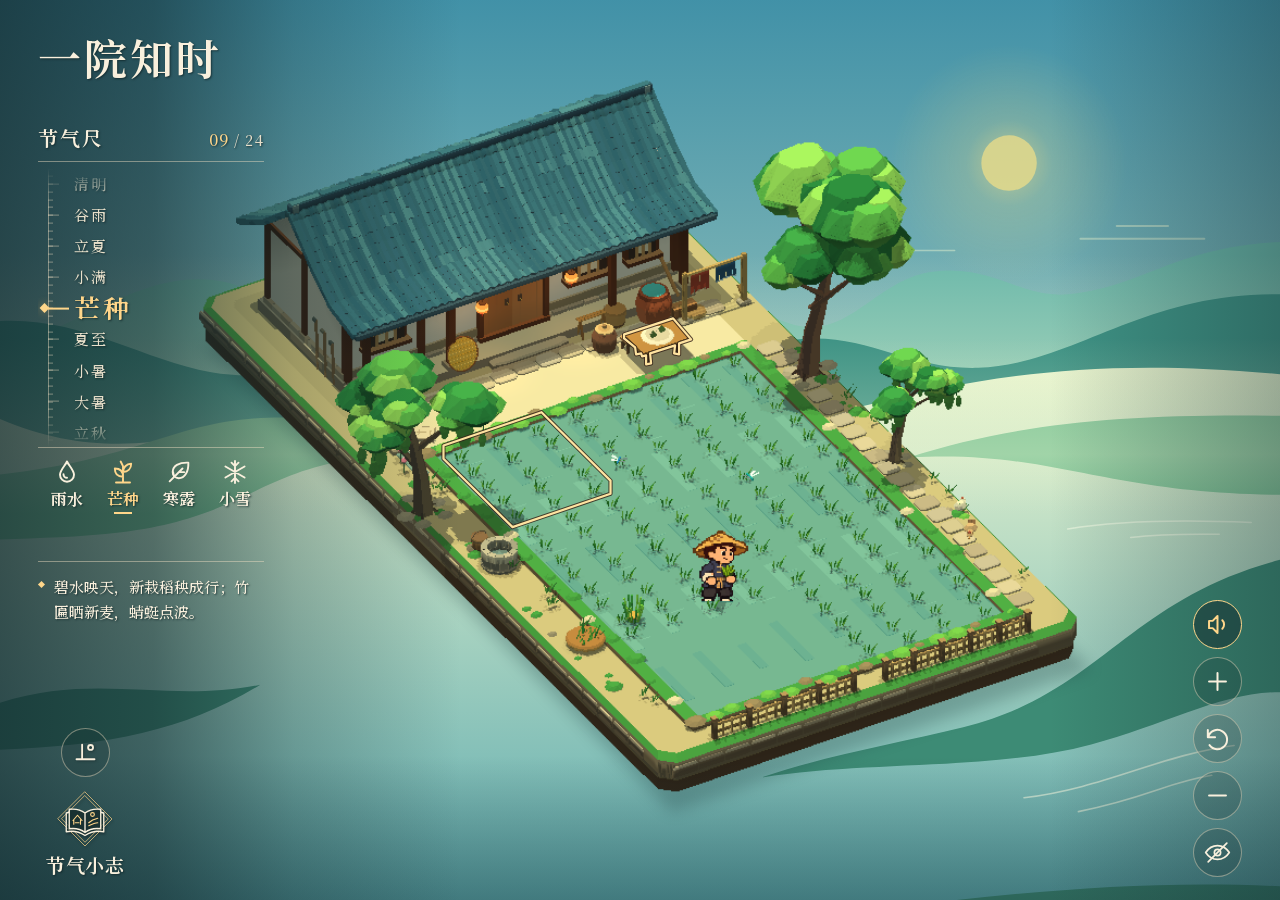
==== yard-preview.html @ 92c008c8 "v1.0: 电影感开场运镜、动态声景、立杆测影四时对比、收割动画与实时阴影及星盘转场完善" ====
<!doctype html>
<html lang="zh-CN">
<head>
  <meta charset="utf-8">
  <meta name="viewport" content="width=device-width, initial-scale=1">
  <meta name="theme-color" content="#192b2c">
  <meta name="description" content="沿二十四节气尺，于江汉农家小院观四时物候、传统色彩与圭表日影。">
  <title>一院知时</title>
  <style>
@font-face {
  font-family:"Yard Song Display";
  src:url("[data-uri]") format("woff");
  font-weight:500 700;
  font-display:swap;
}
@font-face {
  font-family:"Yard Song";
  src:url("[data-uri]") format("woff");
  font-weight:400 500;
  font-display:swap;
}
:root {
  color-scheme: light;
  --display:"Yard Song Display","Yard Song","Noto Serif SC","STSong","华文宋体","SimSun","宋体",serif;
  --body-font:"Yard Song","Noto Serif SC","STSong","华文宋体","SimSun","宋体",serif;
  --ink: #fff8eb;
  --paper: #f4f0e5;
  --accent: #ffe699;
  --sky-top:#3c8ea6;
  --sky-haze:#eaf5cf;
  --sun-disc:#ffe584;
  --ridge-far:#6cb8aa;
  --ridge-near:#3f9385;
  --river:#57a8ae;
  --bank-far:#79c293;
  --bank-near:#3d8b75;
  --water-line:#f2fae4;
  --scrim:#12292d;
  --plinth-shadow:#1c3d3f;
  --mist-opacity:.48;
  --hud-edge:clamp(24px,3vw,56px);
  --hud-top:clamp(24px,3.7vh,46px);
  --hud-bottom:clamp(18px,2.6vh,32px);
  --ruler-step:clamp(26px,3.45vh,38px);
  --hud-dock-width:clamp(94px,7.1vw,128px);
  --hud-rail-width:clamp(210px,17.6vw,280px);
  --hud-ink:#f9f0dd;
  --hud-muted:#e7dfca;
  --hud-gold:#ffd68a;
  --hud-line:#f2e0c473;
  --hud-shadow:1px 1px 2px #0f2226b8;
  --ui-shadow:1px 1px 1px rgb(21 40 35 / 14%);
}
* { box-sizing: border-box; }
[hidden] { display: none !important; }
body[data-season="rain"] {
  --accent:#daf09e;
  --mist-opacity:.60;
  --sky-top:#479396; --sky-haze:#e4f3d6; --sun-disc:#ffeab5; --ridge-far:#7cc3b3;
  --ridge-near:#4da08a; --river:#68b8b3; --bank-far:#88ca95; --bank-near:#489477;
  --scrim:#11292a; --plinth-shadow:#1d403d;
}
body[data-season="dew"] {
  --accent:#ffd49c;
  --mist-opacity:.38;
  --sky-top:#4c6e96; --sky-haze:#f3dfc1; --sun-disc:#ffb56b; --ridge-far:#869cb5;
  --ridge-near:#58728c; --river:#6c8ca3; --bank-far:#bea57f; --bank-near:#687f8d;
  --water-line:#fae9d0; --scrim:#1c2130; --plinth-shadow:#2c2f42;
}
body[data-season="winter"] {
  --accent:#d9ecfa;
  --mist-opacity:.70;
  --sky-top:#4b6a8f; --sky-haze:#e4eff7; --sun-disc:#ffe3b5; --ridge-far:#8aa6bf;
  --ridge-near:#5a7896; --river:#6e8ea8; --bank-far:#c0d4e2; --bank-near:#5f7f9b;
  --water-line:#f0f7fc; --scrim:#132133; --plinth-shadow:#1f334a;
}
body { margin:0; min-width:300px; background:var(--paper); color:var(--ink); font:500 16px/1.5 var(--body-font); font-synthesis:none; }
button { color:inherit; font:inherit; cursor:pointer; -webkit-tap-highlight-color:transparent; }
button:focus-visible, canvas:focus-visible { outline:2px solid currentColor; outline-offset:-2px; }

.exhibit { position:relative; min-height:100svh; }
.exhibit::before {
  content:""; position:absolute; z-index:2; inset:0; pointer-events:none;
  background:
    linear-gradient(90deg,color-mix(in srgb,var(--scrim) 78%,transparent) 0%,color-mix(in srgb,var(--scrim) 62%,transparent) 12%,color-mix(in srgb,var(--scrim) 26%,transparent) 23%,transparent 36%,transparent 82%,color-mix(in srgb,var(--scrim) 36%,transparent) 100%),
    linear-gradient(0deg,color-mix(in srgb,var(--scrim) 38%,transparent) 0%,transparent 16%);
  transition:opacity 820ms cubic-bezier(.22,.68,.24,1);
}
.exhibit.hud-hidden::before { content:none; }
.exhibit.hud-hidden :is(.side-panel,.hud-dock,.audio-popover,.renderer-message,.season-interlude) { display:none; }
.exhibit.hud-hidden .view-controls > :not(#hud-toggle) { display:none; }
.exhibit.hud-hidden :is(#yard-hotspots,#food-hotspots,#crop-hotspots,#sickle-hotspots,#fire-hotspots,#gnomon-target,#food-target,#crop-target,#sickle-target,#fire-target,#harvest-bar,.gnomon-inspect,.food-inspect) { display:none; }
.exhibit :is(.side-panel,.hud-dock,.stage-tools,#yard-hotspots,#food-hotspots,#crop-hotspots,#sickle-hotspots,#fire-hotspots) {
  transition:opacity 780ms cubic-bezier(.22,.68,.24,1);
}
.exhibit.intro-active :is(.side-panel,.hud-dock,.stage-tools,#yard-hotspots,#food-hotspots,#crop-hotspots,#sickle-hotspots,#fire-hotspots) { opacity:0; pointer-events:none; }
.exhibit.intro-active::before { opacity:0; }
.hud-dock {
  position:fixed; z-index:3; left:var(--hud-edge); bottom:var(--hud-bottom);
  width:auto; min-width:var(--hud-dock-width); display:grid; justify-items:center; gap:clamp(10px,1.35vh,16px);
  color:var(--hud-ink); text-shadow:var(--hud-shadow);
}
.hud-dock button, .stage-tools button, .guide-close { padding:0; border:0; background:transparent; }
.hud-dock button:hover, .stage-tools button:hover, .guide-close:hover { color:var(--hud-gold); }
.gnomon-dock-toggle {
  display:grid; place-items:center;
  width:clamp(49px,3.6vw,64px); height:clamp(49px,3.6vw,64px);
  border:1px solid var(--hud-line) !important; border-radius:50%; background:#142b2b36 !important;
  transition:color .2s ease,border-color .2s ease,background-color .2s ease;
}
.gnomon-dock-toggle svg {
  width:clamp(27px,1.95vw,35px); height:auto; fill:none; stroke:currentColor; stroke-width:1.65;
  stroke-linecap:round; stroke-linejoin:round; filter:drop-shadow(1px 1px 1px #13252793);
}
.gnomon-dock-toggle[aria-pressed="true"] {
  color:var(--hud-gold); border-color:var(--hud-gold) !important; background:#172f3188 !important;
}
.hud-toggle[aria-pressed="true"] .hud-eye-slash { display:none; }
.exhibit.hud-hidden .hud-toggle {
  color:var(--hud-ink); border-color:#f2e0c4b3; background:#142b2b78;
}
.side-panel {
  position:absolute; z-index:3; top:var(--hud-top); bottom:var(--hud-bottom); left:var(--hud-edge);
  width:var(--hud-rail-width); display:grid; grid-template-rows:auto auto 1fr;
  align-items:start; row-gap:clamp(22px,5vh,50px);
  pointer-events:none; color:var(--hud-ink); text-shadow:var(--hud-shadow);
}
.mast h1 { margin:0; font:500 clamp(40px,3.35vw,65px)/1.12 var(--display); letter-spacing:.07em; white-space:nowrap; }
.calendar { width:100%; }
.ruler-heading {
  display:flex; align-items:baseline; justify-content:space-between; gap:8px;
  border-bottom:1px solid var(--hud-line); padding-bottom:9px; margin-bottom:6px;
}
.ruler-heading h2 { margin:0; font:500 clamp(20px,1.3vw,25px)/1.2 var(--display); letter-spacing:.09em; }
.ruler-count { color:var(--hud-muted); font-size:clamp(14px,1vw,19px); font-variant-numeric:lining-nums tabular-nums; letter-spacing:.08em; }
#term-number { color:var(--hud-gold); font-size:1.12em; }
.ruler-window {
  position:relative; width:100%; height:calc(9 * var(--ruler-step)); overflow:clip;
  pointer-events:auto; touch-action:pan-x pinch-zoom; user-select:none;
  mask-image:linear-gradient(transparent,#000 13%,#000 87%,transparent);
}
.terms {
  position:absolute; width:100%; top:calc(50% - var(--ruler-step) / 2);
  display:grid; grid-auto-rows:var(--ruler-step);
  transform:translateY(calc(var(--ruler-index) * var(--ruler-step) * -1));
  transition:transform 250ms cubic-bezier(.25,.73,.28,1);
}
.terms::before {
  content:""; position:absolute; top:calc(var(--ruler-step) / 2); bottom:calc(var(--ruler-step) / 2);
  left:10px; width:4px; border-left:1px solid var(--hud-line);
  background:repeating-linear-gradient(to bottom,var(--hud-line) 0 1px,transparent 1px calc(var(--ruler-step) / 4));
}
.calendar-mark {
  position:relative; display:flex; align-items:center; padding-left:36px;
  color:var(--hud-muted); font:500 clamp(15px,1.05vw,19px)/1 var(--body-font); letter-spacing:.12em;
}
.calendar-mark::before, .term::before {
  content:""; position:absolute; left:10px; top:50%; width:11px; border-top:1px solid var(--hud-line);
}
.term {
  position:relative; display:flex; align-items:center; gap:9px; padding:0 0 0 36px;
  border:0; background:transparent; text-align:left; text-shadow:inherit; pointer-events:auto;
}
.term::before { width:17px; border-color:currentColor; }
.term-name { font:500 clamp(18px,1.15vw,22px)/1 var(--display); letter-spacing:.09em; }
.term small { display:none; }
.term[aria-current="true"], .term:hover { color:var(--hud-gold); }
.term[aria-current="true"] .term-name { font-size:clamp(25px,2vw,38px); }
.term[aria-current="true"]::before { width:21px; border-top-width:2px; }
.ruler-cursor {
  position:absolute; z-index:1; left:3px; top:50%; width:7px; height:7px;
  transform:translateY(-50%) rotate(45deg); pointer-events:none;
  background:var(--hud-gold); box-shadow:0 0 9px #ffbf6766;
}
.yard-links { display:grid; grid-template-columns:repeat(4,1fr); border-top:1px solid var(--hud-line); padding-top:5px; }
.yard-links button {
  position:relative; display:grid; place-items:center; align-content:center; gap:5px;
  min-width:0; min-height:clamp(61px,4.1vw,78px); padding:5px 2px 9px; border:0; background:transparent;
  font:500 clamp(16px,1.05vw,20px)/1 var(--display); white-space:nowrap; text-shadow:inherit; pointer-events:auto;
}
.yard-links button:is([aria-current="true"],:hover) { color:var(--hud-gold); }
.yard-links button[aria-current="true"]::after {
  content:""; position:absolute; bottom:2px; width:18px; border-bottom:2px solid currentColor;
}
.yard-links svg, .stage-tools svg, .guide-close svg, .guide-toggle svg {
  fill:none; stroke:currentColor; stroke-width:1.65; stroke-linecap:round; stroke-linejoin:round;
}
.yard-links svg { width:clamp(28px,1.9vw,36px); height:auto; }
.season-note {
  position:relative; max-width:100%;
  border-top:1px solid var(--hud-line); padding:13px 0 0 16px;
}
.season-note::before {
  content:""; position:absolute; top:20px; left:1px; width:5px; height:5px;
  transform:rotate(45deg); background:var(--hud-gold);
}
.season-note p { margin:0; font-size:clamp(15px,1.05vw,18px); line-height:1.65; text-wrap:pretty; }
.stage-tools {
  position:fixed; z-index:3; right:var(--hud-edge); bottom:var(--hud-bottom);
  color:var(--hud-ink); text-shadow:var(--hud-shadow);
}
.guide-toggle {
  display:grid; justify-items:center; align-items:center; gap:5px; width:auto; padding-bottom:3px; text-align:center;
  font:500 clamp(19px,1.27vw,25px)/1.2 var(--display); letter-spacing:.04em; white-space:nowrap; text-shadow:inherit;
}
.guide-toggle svg {
  display:block; width:clamp(60px,4.6vw,88px); height:auto; filter:drop-shadow(1px 2px 1px #13232693);
}
.journal-frame { stroke:var(--hud-gold); stroke-opacity:.84; stroke-width:1.1; }
.journal-book { fill:#172d2caa; stroke-width:1.8; }
.journal-ink { stroke:var(--hud-gold); stroke-width:1.5; }
.view-controls { display:grid; justify-items:center; gap:8px; }
.view-controls button, .guide-close { display:grid; place-items:center; height:44px; width:44px; }
.view-controls button {
  width:clamp(49px,3.6vw,67px); height:clamp(49px,3.6vw,67px);
  border:1px solid var(--hud-line); border-radius:50%; background:#142b2b36;
  transition:color .2s ease,border-color .2s ease,background-color .2s ease;
}
.view-controls button[aria-pressed="true"] {
  color:var(--hud-gold); border-color:var(--hud-gold); background:#172f3188;
}
.view-controls svg { width:clamp(29px,2.03vw,38px); height:auto; }
.guide-close svg { width:32px; height:32px; }

#season-guide {
  position:fixed; inset:auto auto var(--hud-bottom) calc(var(--hud-edge) + var(--hud-rail-width) + 16px); margin:0;
  width:min(450px,calc(100% - 2 * var(--hud-edge) - var(--hud-rail-width) - 16px)); max-width:none;
  max-height:calc(100dvh - 2 * var(--hud-bottom)); overflow:auto;
  padding:clamp(16px,2.05vw,27px); color:var(--hud-ink); background:#16292cf2;
  border:1px solid #d4b982a6; box-shadow:0 18px 50px #08171a66;
}
#season-guide::backdrop { background:#0e1b1f59; }
.guide-header { display:flex; align-items:start; justify-content:space-between; }
.guide-header p { margin:0 0 4px; font:500 15px/1.4 var(--display); letter-spacing:.12em; color:var(--hud-gold); }
#guide-meta { font:500 13px/1.4 var(--body-font); letter-spacing:.06em; color:var(--hud-muted); }
.guide-header h2 { margin:0; font:500 clamp(34px,3.8vw,50px)/1.15 var(--display); letter-spacing:.12em; }
.guide-close { margin:-7px -7px 0 0; }
.guide-verse {
  margin:12px 0 0; padding:4px 0 4px 11px; border-left:2px solid var(--hud-gold);
  font:500 15px/1.55 var(--body-font); color:var(--hud-gold); letter-spacing:.05em;
}
#term-note { margin:12px 0 14px; font:500 15.5px/1.8 var(--body-font); }
.phenology {
  display:grid; grid-template-columns:repeat(3,minmax(0,1fr)); gap:8px;
  margin:0 0 16px; padding:10px 0;
  border-top:1px solid var(--hud-line); border-bottom:1px solid var(--hud-line);
}
.phenology div { display:grid; gap:3px; min-width:0; }
.phenology dt { font-size:12px; letter-spacing:.12em; color:var(--hud-gold); opacity:.9; }
.phenology dd { margin:0; font-size:14px; line-height:1.35; color:var(--hud-ink); }
.season-observations {
  display:grid; grid-template-columns:1fr 1fr; align-items:start; gap:12px;
  padding-top:2px;
}
.season-palette h3, .sundial figcaption { margin:0; font:500 17px/1.25 var(--display); white-space:nowrap; }
.swatches { display:flex; gap:8px; list-style:none; padding:0; margin:12px 0 0; }
.swatches li { display:grid; justify-items:start; gap:5px; font-size:14px; line-height:1.4; white-space:nowrap; }
.swatches i { width:2.1em; height:1.05em; background:var(--swatch); border:1px solid #fff6e066; box-shadow:0 1px 4px #07121455; }
.palette-caption { display:block; margin-top:9px; font-size:12.5px; letter-spacing:.08em; color:var(--hud-muted); }
.sundial { margin:0; padding-left:13px; border-left:1px solid var(--hud-line); display:grid; justify-items:start; }
.sun-diagram { display:block; width:100px; height:54px; }
#shadow-ratio { color:var(--hud-gold); font-size:15px; line-height:1.4; font-variant-numeric:lining-nums tabular-nums; }
.shadow-latitude { margin-top:4px; color:var(--hud-muted); font-size:12px; white-space:nowrap; }
.dial-axis { stroke:currentColor; opacity:.62; stroke-width:1; }
.gnomon { stroke:currentColor; stroke-width:2; }
.shadow { width:var(--shadow-length,4px); fill:var(--hud-gold); transition:width .28s; }
.sun { stroke:var(--hud-gold); stroke-width:1.4; fill:#fae3aa; transform:translate(var(--sun-position,8px),var(--sun-height,12px)); transition:transform .28s; }
.sun-ray { width:var(--ray-length,31px); fill:var(--hud-gold); transform:translate(32px,38px) rotate(var(--ray-angle,-132deg)); transition:width .28s,transform .28s; }

.stage {
  position:relative; isolation:isolate; min-height:100svh; overflow:hidden;
  background:var(--river);
}
.landscape { position:absolute; inset:0; width:100%; height:100%; pointer-events:none; }
#yard-shadow, #yard-hotspots, #food-hotspots, #crop-hotspots, #sickle-hotspots, #fire-hotspots {
  position:absolute; inset:0 0 50px; width:100%; height:calc(100% - 50px);
  pointer-events:none; overflow:visible; shape-rendering:geometricPrecision;
}
#plinth-shadow { fill:var(--plinth-shadow); opacity:.29; filter:blur(8px); transform:translate(7px,9px); }
.landscape-sun { opacity:.75; }
.landscape-mist { opacity:var(--mist-opacity); }
body[data-season="rain"] .landscape-sun,
body[data-season="winter"] .landscape-sun { visibility:hidden; }
#yard, #yard-compatibility { position:absolute; inset:0 0 50px; width:100%; height:calc(100% - 50px); display:block; }
#yard { touch-action:none; cursor:grab; }
#yard.gnomon-hover { cursor:pointer; }
#yard.crop-hover { cursor:pointer; }
body.harvest-mode #yard { cursor:crosshair; }
#yard.dragging { cursor:grabbing; }
#yard-compatibility { pointer-events:none; }
#yard.compatibility-active { opacity:0; }
.stage:has(#yard.compatibility-active:focus-visible) { outline:2px solid var(--accent); outline-offset:-3px; }
.renderer-message { position:absolute; inset:43% 20px auto; text-align:center; }
#gnomon-target { position:absolute; pointer-events:none; opacity:0; padding:0; border:0; }
#yard-hotspots { --pole-stroke:2.6px; }
.stage:has(#yard.gnomon-hover,#gnomon-target:focus-visible) #yard-hotspots,
.exhibit.gnomon-focused #yard-hotspots { --pole-stroke:4px; }
#gnomon-outline, #gnomon-outline-edge { fill:none; stroke-linejoin:round; }
#gnomon-outline-edge { stroke:#352419; stroke-width:calc(var(--pole-stroke) + 2.2px); opacity:.84; }
#gnomon-outline { stroke:#ffe3a0; stroke-width:var(--pole-stroke); }
#gnomon-measure {
  display:none; stroke:#ffda8d; stroke-width:2; stroke-linecap:round;
  fill:none; filter:drop-shadow(0 1px 2px #1b2928);
}
.exhibit.gnomon-focused #gnomon-measure { display:block; }

/* ---------- 立杆测影科普面板 ---------- */
.gnomon-inspect {
  position:absolute; z-index:3; left:50%; bottom:var(--hud-bottom); transform:translateX(-50%);
  width:min(486px,calc(100% - 2 * var(--hud-edge))); padding:14px 19px 16px;
  color:var(--hud-ink); background:#16292cf2; border:1px solid #d4b982a6;
  box-shadow:0 10px 32px #09191a52;
}
.gnomon-inspect header { display:flex; align-items:center; justify-content:space-between; }
.gnomon-inspect h2 { margin:0; font:500 21px/1.2 var(--display); letter-spacing:.1em; }
.gnomon-inspect header button {
  display:grid; place-items:center; width:36px; height:36px; margin:-5px -8px 0 0;
  border:0; padding:0; background:transparent;
}
.gnomon-inspect header button:hover { color:var(--hud-gold); }
.gnomon-inspect header button svg {
  width:24px; height:24px; fill:none; stroke:currentColor; stroke-width:1.7; stroke-linecap:round;
}
.gnomon-inspect p { margin:8px 0 0; }
.gnomon-metrics {
  display:grid; grid-template-columns:repeat(3,minmax(0,1fr)); gap:10px;
  margin-top:10px; padding:9px 11px;
  background:#0f1f2299; border:1px solid #d4b98245;
}
.gnomon-metric { margin:0 !important; display:grid; gap:2px; min-width:0; }
.gnomon-metric span { font-size:12px; letter-spacing:.08em; color:var(--hud-muted); opacity:.86; }
.gnomon-metric output {
  font:500 18px/1.25 var(--body-font); color:var(--hud-gold);
  font-variant-numeric:lining-nums tabular-nums; white-space:nowrap;
}
.gnomon-principle {
  font-size:13px; line-height:1.65; color:var(--hud-muted);
  padding-left:10px; border-left:2px solid #d4b98280;
}
.gnomon-compare {
  display:grid; gap:4px; margin-top:10px; padding-top:9px;
  border-top:1px solid var(--hud-line);
}
.gnomon-compare button {
  display:grid; grid-template-columns:40px 1fr 48px; align-items:center; gap:9px;
  width:100%; padding:4px 7px; border:1px solid transparent; border-radius:4px;
  background:transparent; text-align:left; font-size:13px; line-height:1.3;
  transition:background-color .18s ease, border-color .18s ease, color .18s ease;
}
.gnomon-compare button:hover { background:#ffffff10; color:var(--hud-gold); }
.gnomon-compare button[aria-current="true"] {
  background:#ffd68a1c; border-color:#ffd68a66; color:var(--hud-gold);
}
.gc-name { letter-spacing:.08em; white-space:nowrap; }
.gc-track {
  display:block; height:6px; border-radius:999px;
  background:#ffffff1a; overflow:hidden;
}
.gc-bar {
  display:block; height:100%; width:var(--ratio,20%); border-radius:999px;
  background:linear-gradient(90deg,#d8b36d,#ffe4a1);
}
.gnomon-compare button[aria-current="true"] .gc-bar {
  background:linear-gradient(90deg,#f5c266,#fff2c2);
  box-shadow:0 0 8px #ffd68a66;
}
.gc-val {
  text-align:right; font-variant-numeric:lining-nums tabular-nums;
  color:var(--hud-muted); font-size:12.5px;
}
.gnomon-compare button[aria-current="true"] .gc-val { color:var(--hud-gold); }
.gnomon-extremes {
  display:flex; justify-content:space-between; gap:8px; margin:5px 0 0 !important;
  font-size:11.5px; letter-spacing:.04em; color:var(--hud-muted); opacity:.82;
  font-variant-numeric:lining-nums tabular-nums;
}
#gnomon-note { font-size:13.5px; line-height:1.65; color:#efe7d5e8; }

.season-interlude {
  --wash:#101e21;
  --tint:#d9e4bb;
  --dial-gold:#ffdf9d;
  --dial-turn:760ms;
  --dial-reveal:540ms;
  --interlude-fade:380ms;
  --travel:calc(var(--entry-direction,1) * clamp(36px,6.5svh,60px));
  position:fixed; z-index:4; inset:0;
  display:grid; place-items:center; padding:clamp(12px,3vw,36px);
  pointer-events:none;
  color:#fff8e9;
}
.season-interlude::before {
  content:"";
  position:absolute; inset:0;
  opacity:0;
  background-color:var(--wash);
  background-image:
    radial-gradient(circle at 18px 26px,#e5ead68c .6px,transparent 1.3px),
    radial-gradient(circle at 104px 52px,#b0c7d67d .5px,transparent 1.15px),
    radial-gradient(circle at 41px 70px,#f2ddbb7e .65px,transparent 1.5px),
    radial-gradient(circle at 187px 113px,#fff2ce96 .7px,transparent 1.7px),
    radial-gradient(ellipse at 32% 47%,#c4dfd91a,transparent 61%),
    linear-gradient(164deg,#070b14 0%,transparent 95%);
  background-size:115px 101px,173px 137px,89px 171px,257px 193px,100% 100%,100% 100%;
  transition:opacity 580ms cubic-bezier(.4,0,.2,1) 70ms, background-color 360ms ease;
}
.season-interlude[data-term="rain"] { --wash:#112331; --tint:#d2ecea; }
.season-interlude[data-term="dew"] { --wash:#2a1d20; --tint:#f4dfba; }
.season-interlude[data-term="winter"] { --wash:#15243b; --tint:#e2ecf5; }
.season-interlude[data-direction="backward"] { --entry-direction:-1; }
.season-interlude:is([data-phase="cover"],[data-phase="verse"])::before {
  opacity:1;
  transition:opacity 340ms cubic-bezier(.32,0,.2,1) 0ms, background-color 320ms ease;
}
.interlude-landscape {
  position:absolute; inset:0; width:100%; height:100%;
  color:#0a131c; opacity:0; transform:translateY(14px);
  transition:opacity 520ms cubic-bezier(.4,0,.2,1), transform 560ms cubic-bezier(.4,0,.2,1);
}
.season-interlude:is([data-phase="cover"],[data-phase="verse"]) .interlude-landscape {
  opacity:.78; transform:translateY(0);
  transition:opacity 440ms cubic-bezier(.22,.68,.24,1), transform 540ms cubic-bezier(.22,.78,.24,1);
}
.interlude-composition {
  position:relative; width:min(100%,1100px);
  display:grid; grid-template-columns:auto minmax(0,1fr); align-items:center;
  gap:clamp(22px,5.2vw,92px);
}
.term-dial {
  width:min(49vw,74svh,590px); height:auto; overflow:visible;
  display:block; opacity:0; transform:scale(.93);
  transition:opacity 440ms cubic-bezier(.4,0,.2,1), transform 500ms cubic-bezier(.4,0,.2,1);
}
.season-interlude:is([data-phase="cover"],[data-phase="verse"]) .term-dial {
  opacity:1; transform:scale(1);
  transition:opacity var(--interlude-fade) cubic-bezier(.22,.68,.24,1), transform 540ms cubic-bezier(.22,.8,.24,1);
}
.dial-ring, .dial-minute-ring, .dial-hub-ring {
  fill:none; stroke:var(--tint);
}
.dial-ring { stroke-opacity:.68; }
.dial-minute-ring { stroke-opacity:.26; stroke-width:1.45; stroke-dasharray:1 10.52; }
.dial-hub-ring { stroke-opacity:.27; stroke-width:.85; }
.dial-hub { fill:#fff2cc; filter:drop-shadow(0 0 6px #ffe0a7a6); }
.dial-pointer { fill:var(--dial-gold); filter:drop-shadow(0 0 5px #ffdf9d8c); }
.dial-diameters, .dial-chords, .dial-arc, .dial-track { fill:none; }
.dial-diameters { stroke:#c6dce0; stroke-width:.8; stroke-opacity:.35; }
.dial-fan { color:#f4e0b1; }
.dial-fan-cool { color:#b5d9ed; }
.dial-chords { stroke:currentColor; stroke-width:.8; stroke-opacity:.53; }
.dial-arc { stroke:currentColor; stroke-width:1.4; stroke-opacity:.92; }
.dial-tick { stroke:var(--tint); stroke-opacity:.6; transition:stroke 220ms ease, stroke-opacity 220ms ease; }
.dial-node { fill:#182128; stroke:#dfebec; stroke-width:1.15; }
.dial-principal .dial-node { fill:#fdf0d5; stroke:#fdf0d5; }
.dial-anchor .dial-node { filter:drop-shadow(0 0 4px #f9e7b896); }
.dial-track { stroke:var(--dial-gold); stroke-width:1.65; opacity:0; }
.dial-label {
  fill:#dee6df; text-anchor:middle; dominant-baseline:central;
  font:500 17px var(--display);
}
.dial-featured .dial-tick { stroke-width:1.6; stroke-opacity:.9; }
.dial-featured .dial-label { fill:#fff8eb; }
.season-interlude:is([data-phase="verse"],[data-phase="exit"]) .dial-current .dial-track {
  animation:dial-trace 320ms cubic-bezier(.22,.72,.24,1) var(--dial-reveal) both;
}
.season-interlude:is([data-phase="verse"],[data-phase="exit"]) .dial-current .dial-tick {
  animation:dial-tick-light 320ms cubic-bezier(.22,.72,.24,1) var(--dial-reveal) both;
}
.season-interlude:is([data-phase="verse"],[data-phase="exit"]) .dial-current .dial-label {
  animation:dial-light 320ms cubic-bezier(.22,.72,.24,1) var(--dial-reveal) both;
}
.season-interlude:is([data-phase="verse"],[data-phase="exit"]) .dial-current .dial-node {
  animation:dial-node-light 320ms cubic-bezier(.22,.72,.24,1) var(--dial-reveal) both;
}
.dial-current:not(.dial-principal) .dial-node { --node-rest:#182128; --node-highlight:#182128; --node-stroke-rest:#dfebec; }
.dial-current.dial-principal .dial-node { --node-rest:#fdf0d5; --node-highlight:var(--dial-gold); --node-stroke-rest:#fdf0d5; }
@keyframes dial-trace { to { opacity:.92; } }
@keyframes dial-tick-light {
  from { stroke:var(--tint); stroke-opacity:.9; }
  to { stroke:var(--dial-gold); stroke-opacity:1; }
}
@keyframes dial-light {
  from { fill:#fff8eb; filter:drop-shadow(0 0 0 transparent); }
  to { fill:var(--dial-gold); filter:drop-shadow(0 0 5px #ffd88b75); }
}
@keyframes dial-node-light {
  from { fill:var(--node-rest,#fdf0d5); stroke:var(--node-stroke-rest,#dfebec); filter:drop-shadow(0 0 0 transparent); }
  to { fill:var(--node-highlight,var(--dial-gold)); stroke:var(--dial-gold); filter:drop-shadow(0 0 5px #ffd88b75); }
}
.interlude-text {
  opacity:0;
  text-shadow:var(--ui-shadow);
  transition:opacity 360ms cubic-bezier(.4,0,.2,1), transform 460ms cubic-bezier(.4,0,.2,1);
}
.season-interlude:is([data-phase="cover"],[data-phase="verse"]) .interlude-text {
  opacity:1;
  transform:translate(0,0);
  transition:opacity var(--interlude-fade) cubic-bezier(.22,.68,.24,1), transform 520ms cubic-bezier(.22,.8,.24,1);
}
.season-interlude[data-phase="exit"] .interlude-text {
  opacity:0;
  transform:translate(0,calc(-1 * var(--travel)));
  transition:opacity 380ms cubic-bezier(.4,0,.2,1), transform 460ms cubic-bezier(.4,0,.2,1);
}
.interlude-name {
  margin:0;
  font:500 clamp(55px,6vw,102px)/1.05 var(--display); letter-spacing:.17em;
}
.interlude-english {
  margin:10px 0 0; color:var(--tint);
  font:500 clamp(14px,1.45vw,17px)/1.3 var(--body-font); letter-spacing:.16em;
}
.interlude-longitude {
  margin:11px 0 0; color:var(--tint);
  font-size:clamp(13px,1.1vw,16px); letter-spacing:.12em;
  font-variant-numeric:lining-nums tabular-nums;
}
.interlude-verse {
  margin:24px 0 0;
  font:500 clamp(16px,1.7vw,25px)/1.7 var(--body-font); letter-spacing:.08em;
}
.interlude-verse::before {
  content:""; display:block; width:42px; height:1px;
  margin:0 0 17px; background:var(--tint); opacity:.55;
}
@media (max-width:720px) and (orientation:portrait) {
  .interlude-composition { grid-template-columns:1fr; justify-items:center; gap:clamp(12px,3svh,28px); }
  .term-dial { width:min(100%,57svh,430px); }
  .interlude-text { text-align:center; }
  .interlude-name { padding-inline-start:.17em; font-size:clamp(46px,12vw,70px); }
  .interlude-verse { margin-top:16px; }
  .interlude-verse::before { margin:0 auto 10px; }
}
@media (min-width:721px) and (max-width:1150px) {
  #yard, #yard-compatibility, #yard-shadow, #yard-hotspots, #food-hotspots, #crop-hotspots, #sickle-hotspots, #fire-hotspots { left:90px; width:calc(100% - 90px); }
}
@media (max-height:680px) and (min-width:721px) {
  :root { --hud-top:14px; --hud-bottom:14px; --ruler-step:20px; }
  .stage { min-height:max(515px,100svh); }
  .side-panel { row-gap:9px; }
  .mast h1 { font-size:36px; }
  .term[aria-current="true"] .term-name { font-size:23px; }
  .yard-links button { min-height:45px; font-size:14px; }
  .yard-links svg { width:22px; }
  .gnomon-dock-toggle { width:42px; height:42px; }
  .gnomon-dock-toggle svg { width:24px; }
  .guide-toggle { font-size:17px; }
  .guide-toggle svg { width:49px; }
}
@media (max-width:720px) {
  :root { --hud-edge:clamp(14px,4.4vw,28px); --hud-top:19px; --hud-bottom:12px; --ruler-step:20px; }
  .stage { min-height:max(570px,100svh); }
  .exhibit::before {
    background:linear-gradient(180deg,#132527e8 0%,#13252798 25%,transparent 49%,transparent 68%,#132527e8 100%);
  }
  .side-panel { width:calc(100% - 2 * var(--hud-edge)); bottom:calc(var(--hud-bottom) + 53px); row-gap:14px; }
  .mast h1 { font-size:35px; }
  .calendar { width:min(100%,335px); }
  .ruler-heading { padding-bottom:5px; margin-bottom:3px; }
  .ruler-heading h2 { font-size:17px; }
  .ruler-window { width:min(180px,100%); }
  .yard-links { padding:3px 0 0; }
  .yard-links button { min-height:44px; display:flex; align-items:center; justify-content:center; gap:5px; font-size:13px; }
  .yard-links svg { width:16px; height:16px; }
  .season-note { align-self:end; padding-top:9px; transition:opacity .18s ease; }
  .exhibit:is(.gnomon-focused,.food-focused,.crop-focused,.sickle-focused,.fire-focused) .season-note { opacity:0; pointer-events:none; }
  .season-note::before { top:17px; }
  #yard, #yard-compatibility, #yard-shadow, #yard-hotspots, #food-hotspots, #crop-hotspots, #sickle-hotspots, #fire-hotspots { inset:240px 0 90px; height:calc(100% - 330px); }
  .gnomon-inspect { bottom:calc(var(--hud-bottom) + 53px); padding:12px 14px 14px; }
  .gnomon-metrics { gap:6px; padding:7px 8px; }
  .gnomon-metric output { font-size:15.5px; }
  .gnomon-extremes { font-size:11px; }
  .harvest-bar { top:14px; gap:8px; padding:6px 8px 6px 12px; max-width:calc(100% - 24px); }
  .hud-dock { width:auto; min-width:0; grid-auto-flow:column; align-items:center; justify-items:center; gap:8px; }
  .gnomon-dock-toggle { width:36px; height:36px; }
  .gnomon-dock-toggle svg { width:21px; }
  .guide-toggle { display:flex; align-items:center; justify-content:center; gap:5px; width:auto; min-height:44px; padding-bottom:0; font-size:14px; }
  .guide-toggle svg { width:24px; height:24px; }
  .view-controls { display:flex; gap:3px; }
  .view-controls button { width:36px; height:36px; }
  .view-controls svg { width:21px; }
  #season-guide {
    inset:auto var(--hud-edge) calc(var(--hud-bottom) + 53px);
    width:min(420px,calc(100% - 2 * var(--hud-edge)));
    max-height:calc(100dvh - var(--hud-top) - var(--hud-bottom) - 53px);
  }
  .season-observations { gap:9px; }
  .sundial { padding-left:10px; }
}
@media (max-width:720px) and (max-height:710px) {
  .side-panel { row-gap:9px; }
  .ruler-window { height:calc(9 * var(--ruler-step)); }
  :root { --ruler-step:18px; }
  .term[aria-current="true"] .term-name { font-size:21px; }
}
@media (prefers-reduced-motion: reduce) {
  *, *::before, *::after { transition:none !important; animation:none !important; }
  .season-interlude { display:none; }
}

/* ---------- 食桌与物品观察卡片 ---------- */
#food-target {
  position:absolute; padding:0; border:0; background:transparent; cursor:pointer;
  border-radius:10px; transition:background .2s ease;
}
#food-target:hover, #food-target:focus-visible { background:#ffe3a014; outline:none; }
.food-inspect { width:min(420px,calc(100% - 2 * var(--hud-edge))); padding-bottom:20px; }
.food-inspect h2 { font-family:var(--display); font-weight:600; }
.food-kicker {
  margin:10px 0 0; font-size:11.5px; letter-spacing:.22em; color:#d4b982d6;
}
.food-name {
  margin:4px 0 0; font:600 23px/1.3 var(--display); letter-spacing:.08em; color:#fff6e2;
}
.food-inspect #food-note,
.food-inspect #crop-note,
.food-inspect #sickle-note,
.food-inspect #fire-note { margin-top:8px; font-size:14px; line-height:1.8; color:#e7e0cfe6; }

/* 食桌描边：矢量化光滑轮廓 */
#food-hotspots { --food-stroke:2.2px; }
#food-outline, #food-outline-edge { fill:none; stroke-linejoin:round; stroke-linecap:round; }
#food-outline-edge { stroke:#352419; stroke-width:calc(var(--food-stroke) + 2px); opacity:.82; }
#food-outline { stroke:#ffe3a0; stroke-width:var(--food-stroke); }
.stage:has(#food-target:hover,#food-target:focus-visible) #food-hotspots,
.exhibit.food-focused #food-hotspots { --food-stroke:3.4px; }

/* 田地与杏树描边：整块合一，利落平滑 */
#crop-hotspots { --crop-stroke:2.2px; }
#crop-outlines polygon, #crop-outlines path { fill:none; stroke-linejoin:round; stroke-linecap:round; }
#crop-outlines .crop-edge { stroke:#352419; stroke-width:calc(var(--crop-stroke) + 2px); opacity:.82; }
#crop-outlines .crop-line { stroke:#ffe3a0; stroke-width:var(--crop-stroke); }
.stage:has(#yard.crop-hover) #crop-hotspots,
.exhibit.crop-focused #crop-hotspots { --crop-stroke:3.4px; }
#crop-target { position:absolute; padding:0; border:0; background:transparent; pointer-events:none; }

/* 声景音量控制弹窗 */
.sound-wave { opacity:.22; transition:opacity .2s ease; }
#sound-toggle[aria-pressed="true"] .sound-wave { opacity:1; }
.audio-popover {
  position:absolute; right:calc(100% + 14px); bottom:0;
  width:246px; padding:13px 15px 14px;
  color:var(--hud-ink); background:#16292cf5; border:1px solid #d4b982a6;
  box-shadow:0 12px 34px #08171a66; text-shadow:none;
}
.audio-head {
  display:flex; align-items:center; justify-content:space-between; gap:8px;
  padding-bottom:9px; margin-bottom:10px; border-bottom:1px solid var(--hud-line);
}
.audio-head h3 { margin:0; font:600 15px/1.2 var(--display); letter-spacing:.12em; color:var(--hud-ink); }
#audio-mute {
  padding:3px 10px; border:1px solid #d4b98280; border-radius:999px;
  background:#ffd68a1a; color:var(--hud-gold);
  font:500 12px/1.25 var(--body-font); letter-spacing:.08em;
  transition:background-color .18s ease, color .18s ease, border-color .18s ease;
}
#audio-mute:hover { background:#ffd68a33; border-color:var(--hud-gold); }
#audio-mute[aria-pressed="true"] { background:#ffffff12; border-color:var(--hud-line); color:var(--hud-muted); }
.audio-row {
  display:grid; grid-template-columns:68px 1fr 34px; align-items:center; gap:8px;
  font-size:12.5px; line-height:1.4; color:var(--hud-muted);
}
.audio-row + .audio-row { margin-top:9px; }
.audio-row span { white-space:nowrap; letter-spacing:.04em; }
.audio-row output {
  text-align:right; font-variant-numeric:lining-nums tabular-nums;
  color:var(--hud-gold); font-size:12px;
}
.audio-row input[type="range"] {
  width:100%; height:4px; margin:0; cursor:pointer;
  accent-color:var(--hud-gold); background:transparent;
}
@media (max-width:720px) {
  .audio-popover { right:0; bottom:calc(100% + 10px); width:min(256px,calc(100vw - 2 * var(--hud-edge))); }
}

/* 开镰收割按钮与顶部状态条 */
#harvest-start {
  display:inline-flex; align-items:center; justify-content:center; gap:8px; margin-top:16px;
  padding:10px 24px; border:1px solid #ffe6b0; border-radius:999px;
  background:linear-gradient(180deg,#ffe0a0,#f6c877); color:#2a2317;
  font:500 14.5px/1 var(--body-font); letter-spacing:.14em; cursor:pointer;
  white-space:nowrap; box-shadow:0 4px 14px #f6c87740, inset 0 1px 0 #fff8e0;
  transition:transform .16s ease, box-shadow .2s ease, filter .2s ease;
}
#harvest-start:hover { filter:brightness(1.06); transform:translateY(-1px); box-shadow:0 6px 18px #f6c87755, inset 0 1px 0 #fffdf2; }
#harvest-start:active { transform:translateY(0); filter:brightness(.98); }
#harvest-start:focus-visible { outline:2px solid var(--hud-gold); outline-offset:2px; }

.harvest-bar {
  position:absolute; z-index:4; left:50%; top:24px; transform:translateX(-50%);
  display:flex; align-items:center; gap:14px;
  padding:7px 9px 7px 16px; border-radius:999px;
  background:#122223eb; border:1px solid #ffdf9d7a; color:#fff2d6;
  box-shadow:0 8px 24px #09151659;
  font:500 13px/1.2 var(--body-font); letter-spacing:.08em; white-space:nowrap;
}
#harvest-exit {
  padding:5px 13px; border:1px solid #ffd68aa6; border-radius:999px;
  background:#ffd68a24; color:#ffe9bd;
  font:500 12.5px/1.2 var(--body-font); letter-spacing:.1em;
  transition:background-color .18s ease, color .18s ease, border-color .18s ease;
}
#harvest-exit:hover { background:#ffd68a; color:#231b11; border-color:#ffe7b5; }
#harvest-exit:focus-visible { outline:2px solid var(--hud-gold); outline-offset:2px; }

#sickle-hotspots { --sickle-stroke:1.4px; opacity:.95; transition:opacity .22s ease; }
#sickle-outline, #sickle-outline-edge { fill:none; stroke-linejoin:round; stroke-linecap:round; }
#sickle-outline-edge { stroke:#352419; stroke-width:calc(var(--sickle-stroke) + 1.4px); opacity:.8; }
#sickle-outline { stroke:#ffe3a0; stroke-width:var(--sickle-stroke); }
.stage:has(#sickle-target:hover,#sickle-target:focus-visible) #sickle-hotspots,
.exhibit.sickle-focused #sickle-hotspots { --sickle-stroke:2.3px; opacity:1; }
#sickle-target { position:absolute; padding:0; border:0; background:transparent; cursor:pointer; border-radius:8px; }

/* 火塘 */
#fire-hotspots { --fire-stroke:2px; opacity:.92; }
#fire-outline, #fire-outline-edge { fill:none; stroke-linejoin:round; stroke-linecap:round; }
#fire-outline-edge { stroke:#3a1d10; stroke-width:calc(var(--fire-stroke) + 1.8px); opacity:.8; }
#fire-outline { stroke:#ffb765; stroke-width:var(--fire-stroke); }
.stage:has(#fire-target:hover,#fire-target:focus-visible) #fire-hotspots,
.exhibit.fire-focused #fire-hotspots { --fire-stroke:3px; opacity:1; }
#fire-target { position:absolute; padding:0; border:0; background:transparent; cursor:pointer; border-radius:12px; }

#roast-start {
  display:inline-flex; align-items:center; justify-content:center; gap:8px; margin-top:16px;
  padding:10px 24px; border:1px solid #ffcf9a; border-radius:999px;
  background:linear-gradient(180deg,#ffcf9a,#f09a52); color:#2b1a0c;
  font:500 14.5px/1 var(--body-font); letter-spacing:.14em; cursor:pointer;
  white-space:nowrap; box-shadow:0 4px 16px #f09a5240, inset 0 1px 0 #fff1dc;
  transition:transform .16s ease, box-shadow .2s ease, filter .2s ease;
}
#roast-start:hover:not(:disabled) { filter:brightness(1.05); transform:translateY(-1px); }
#roast-start:active:not(:disabled) { transform:translateY(0); filter:brightness(.98); }
#roast-start:disabled { opacity:.62; cursor:default; filter:saturate(.65); box-shadow:none; }
#roast-start:focus-visible { outline:2px solid var(--hud-gold); outline-offset:2px; }

/*
Copyright 2021-2026 LXGW (https://github.com/lxgw/LxgwWenKai), with Reserved Font Name '霞鹜', '霞鶩', '落霞孤鹜', '落霞孤鶩' and 'LXGW'. [ADDITIONAL PERMISSION] The Reserved Font Names '霞鹜', '霞鶩', '落霞孤鹜', '落霞孤鶩' and 'LXGW' may continue to be used in Modified Versions recompiled from the Original Version, without modifications to the font source code; or in Modified Versions subsetted or converted to other formats (e.g., WOFF/WOFF2) solely for web font delivery, provided such Modified Versions are not made available as installable desktop fonts (e.g., on mainstream platforms like Google Fonts, or third-party non-commercial platforms recognized by the author @lxgw; other web font platforms please contact the author @lxgw for confirmation).
Copyright 2020 The Klee Project Authors (https://github.com/fontworks-fonts/Klee)

This Font Software is licensed under the SIL Open Font License, Version 1.1.
This license is copied below, and is also available with a FAQ at:
https://openfontlicense.org


-----------------------------------------------------------
SIL OPEN FONT LICENSE Version 1.1 - 26 February 2007
-----------------------------------------------------------

PREAMBLE
The goals of the Open Font License (OFL) are to stimulate worldwide
development of collaborative font projects, to support the font creation
efforts of academic and linguistic communities, and to provide a free and
open framework in which fonts may be shared and improved in partnership
with others.

The OFL allows the licensed fonts to be used, studied, modified and
redistributed freely as long as they are not sold by themselves. The
fonts, including any derivative works, can be bundled, embedded, 
redistributed and/or sold with any software provided that any reserved
names are not used by derivative works. The fonts and derivatives,
however, cannot be released under any other type of license. The
requirement for fonts to remain under this license does not apply
to any document created using the fonts or their derivatives.

DEFINITIONS
"Font Software" refers to the set of files released by the Copyright
Holder(s) under this license and clearly marked as such. This may
include source files, build scripts and documentation.

"Reserved Font Name" refers to any names specified as such after the
copyright statement(s).

"Original Version" refers to the collection of Font Software components as
distributed by the Copyright Holder(s).

"Modified Version" refers to any derivative made by adding to, deleting,
or substituting -- in part or in whole -- any of the components of the
Original Version, by changing formats or by porting the Font Software to a
new environment.

"Author" refers to any designer, engineer, programmer, technical
writer or other person who contributed to the Font Software.

PERMISSION & CONDITIONS
Permission is hereby granted, free of charge, to any person obtaining
a copy of the Font Software, to use, study, copy, merge, embed, modify,
redistribute, and sell modified and unmodified copies of the Font
Software, subject to the following conditions:

1) Neither the Font Software nor any of its individual components,
in Original or Modified Versions, may be sold by itself.

2) Original or Modified Versions of the Font Software may be bundled,
redistributed and/or sold with any software, provided that each copy
contains the above copyright notice and this license. These can be
included either as stand-alone text files, human-readable headers or
in the appropriate machine-readable metadata fields within text or
binary files as long as those fields can be easily viewed by the user.

3) No Modified Version of the Font Software may use the Reserved Font
Name(s) unless explicit written permission is granted by the corresponding
Copyright Holder. This restriction only applies to the primary font name as
presented to the users.

4) The name(s) of the Copyright Holder(s) or the Author(s) of the Font
Software shall not be used to promote, endorse or advertise any
Modified Version, except to acknowledge the contribution(s) of the
Copyright Holder(s) and the Author(s) or with their explicit written
permission.

5) The Font Software, modified or unmodified, in part or in whole,
must be distributed entirely under this license, and must not be
distributed under any other license. The requirement for fonts to
remain under this license does not apply to any document created
using the Font Software.

TERMINATION
This license becomes null and void if any of the above conditions are
not met.

DISCLAIMER
THE FONT SOFTWARE IS PROVIDED "AS IS", WITHOUT WARRANTY OF ANY KIND,
EXPRESS OR IMPLIED, INCLUDING BUT NOT LIMITED TO ANY WARRANTIES OF
MERCHANTABILITY, FITNESS FOR A PARTICULAR PURPOSE AND NONINFRINGEMENT
OF COPYRIGHT, PATENT, TRADEMARK, OR OTHER RIGHT. IN NO EVENT SHALL THE
COPYRIGHT HOLDER BE LIABLE FOR ANY CLAIM, DAMAGES OR OTHER LIABILITY,
INCLUDING ANY GENERAL, SPECIAL, INDIRECT, INCIDENTAL, OR CONSEQUENTIAL
DAMAGES, WHETHER IN AN ACTION OF CONTRACT, TORT OR OTHERWISE, ARISING
FROM, OUT OF THE USE OR INABILITY TO USE THE FONT SOFTWARE OR FROM
OTHER DEALINGS IN THE FONT SOFTWARE.

Copyright 2017-2022 Adobe (http://www.adobe.com/), with Reserved Font
Name 'Source'. Source is a trademark of Adobe in the United States
and/or other countries.

This Font Software is licensed under the SIL Open Font License,
Version 1.1.

This license is copied below, and is also available with a FAQ at:
http://scripts.sil.org/OFL

-----------------------------------------------------------
SIL OPEN FONT LICENSE Version 1.1 - 26 February 2007
-----------------------------------------------------------

PREAMBLE
The goals of the Open Font License (OFL) are to stimulate worldwide
development of collaborative font projects, to support the font
creation efforts of academic and linguistic communities, and to
provide a free and open framework in which fonts may be shared and
improved in partnership with others.

The OFL allows the licensed fonts to be used, studied, modified and
redistributed freely as long as they are not sold by themselves. The
fonts, including any derivative works, can be bundled, embedded,
redistributed and/or sold with any software provided that any reserved
names are not used by derivative works. The fonts and derivatives,
however, cannot be released under any other type of license. The
requirement for fonts to remain under this license does not apply to
any document created using the fonts or their derivatives.

DEFINITIONS
"Font Software" refers to the set of files released by the Copyright
Holder(s) under this license and clearly marked as such. This may
include source files, build scripts and documentation.

"Reserved Font Name" refers to any names specified as such after the
copyright statement(s).

"Original Version" refers to the collection of Font Software
components as distributed by the Copyright Holder(s).

"Modified Version" refers to any derivative made by adding to,
deleting, or substituting -- in part or in whole -- any of the
components of the Original Version, by changing formats or by porting
the Font Software to a new environment.

"Author" refers to any designer, engineer, programmer, technical
writer or other person who contributed to the Font Software.

PERMISSION & CONDITIONS
Permission is hereby granted, free of charge, to any person obtaining
a copy of the Font Software, to use, study, copy, merge, embed,
modify, redistribute, and sell modified and unmodified copies of the
Font Software, subject to the following conditions:

1) Neither the Font Software nor any of its individual components, in
Original or Modified Versions, may be sold by itself.

2) Original or Modified Versions of the Font Software may be bundled,
redistributed and/or sold with any software, provided that each copy
contains the above copyright notice and this license. These can be
included either as stand-alone text files, human-readable headers or
in the appropriate machine-readable metadata fields within text or
binary files as long as those fields can be easily viewed by the user.

3) No Modified Version of the Font Software may use the Reserved Font
Name(s) unless explicit written permission is granted by the
corresponding Copyright Holder. This restriction only applies to the
primary font name as presented to the users.

4) The name(s) of the Copyright Holder(s) or the Author(s) of the Font
Software shall not be used to promote, endorse or advertise any
Modified Version, except to acknowledge the contribution(s) of the
Copyright Holder(s) and the Author(s) or with their explicit written
permission.

5) The Font Software, modified or unmodified, in part or in whole,
must be distributed entirely under this license, and must not be
distributed under any other license. The requirement for fonts to
remain under this license does not apply to any document created using
the Font Software.

TERMINATION
This license becomes null and void if any of the above conditions are
not met.

DISCLAIMER
THE FONT SOFTWARE IS PROVIDED "AS IS", WITHOUT WARRANTY OF ANY KIND,
EXPRESS OR IMPLIED, INCLUDING BUT NOT LIMITED TO ANY WARRANTIES OF
MERCHANTABILITY, FITNESS FOR A PARTICULAR PURPOSE AND NONINFRINGEMENT
OF COPYRIGHT, PATENT, TRADEMARK, OR OTHER RIGHT. IN NO EVENT SHALL THE
COPYRIGHT HOLDER BE LIABLE FOR ANY CLAIM, DAMAGES OR OTHER LIABILITY,
INCLUDING ANY GENERAL, SPECIAL, INDIRECT, INCIDENTAL, OR CONSEQUENTIAL
DAMAGES, WHETHER IN AN ACTION OF CONTRACT, TORT OR OTHERWISE, ARISING
FROM, OUT OF THE USE OR INABILITY TO USE THE FONT SOFTWARE OR FROM
OTHER DEALINGS IN THE FONT SOFTWARE.

*/

</style>
</head>
<body data-season="grain">
  <main class="exhibit">
    <aside class="side-panel" aria-label="节气导览">
      <header class="mast">
        <h1 id="work-title">一院知时</h1>
      </header>
      <nav class="calendar" aria-labelledby="ruler-heading">
        <div class="ruler-heading">
          <h2 id="ruler-heading">节气尺</h2>
          <span class="ruler-count"><span id="term-number">09</span> / 24</span>
        </div>
        <div class="ruler-window">
          <div class="ruler-cursor" aria-hidden="true"></div>
          <div id="terms" class="terms" style="--ruler-index: 8">
            <span class="calendar-mark">立春</span>
            <button class="term" type="button" tabindex="-1" data-season="rain"><span class="term-name">雨水</span><small lang="en">Rain Water</small></button>
            <span class="calendar-mark">惊蛰</span>
            <span class="calendar-mark">春分</span>
            <span class="calendar-mark">清明</span>
            <span class="calendar-mark">谷雨</span>
            <span class="calendar-mark">立夏</span>
            <span class="calendar-mark">小满</span>
            <button class="term" type="button" tabindex="-1" data-season="grain" aria-current="true"><span class="term-name">芒种</span><small lang="en">Grain in Ear</small></button>
            <span class="calendar-mark">夏至</span>
            <span class="calendar-mark">小暑</span>
            <span class="calendar-mark">大暑</span>
            <span class="calendar-mark">立秋</span>
            <span class="calendar-mark">处暑</span>
            <span class="calendar-mark">白露</span>
            <span class="calendar-mark">秋分</span>
            <button class="term" type="button" tabindex="-1" data-season="dew"><span class="term-name">寒露</span><small lang="en">Cold Dew</small></button>
            <span class="calendar-mark">霜降</span>
            <span class="calendar-mark">立冬</span>
            <button class="term" type="button" tabindex="-1" data-season="winter"><span class="term-name">小雪</span><small lang="en">Minor Snow</small></button>
            <span class="calendar-mark">大雪</span>
            <span class="calendar-mark">冬至</span>
            <span class="calendar-mark">小寒</span>
            <span class="calendar-mark">大寒</span>
          </div>
        </div>
        <div class="yard-links" role="group" aria-label="四个小院场景">
          <button type="button" data-yard="rain">
            <svg viewBox="0 0 24 24" aria-hidden="true"><path d="M12 3c-1.4 3.2-6 7.5-6 11.3a6 6 0 0 0 12 0C18 10.5 13.4 6.2 12 3Zm-3 11a3 3 0 0 0 3 3"/></svg>
            <span>雨水</span>
          </button>
          <button type="button" data-yard="grain" aria-current="true">
            <svg viewBox="0 0 24 24" aria-hidden="true"><path d="M12 21V7m0 9c-5 0-7-3-7-7 4 0 7 2 7 7Zm0-4c0-4 2.9-6.8 7-7 0 4-2.6 7-7 7Zm0-5-2-4m-4 18h12"/></svg>
            <span>芒种</span>
          </button>
          <button type="button" data-yard="dew">
            <svg viewBox="0 0 24 24" aria-hidden="true"><path d="M20 4c-8.2-.3-13.4 2.8-13.4 8a5.1 5.1 0 0 0 5.2 5.3c5.2 0 8.5-5.7 8.2-13.3ZM4 20 15 9m-7.2 7.2-.9-4.3m5.1 0 4.4.2"/></svg>
            <span>寒露</span>
          </button>
          <button type="button" data-yard="winter">
            <svg viewBox="0 0 24 24" aria-hidden="true"><path d="M12 2.5v19m-8.2-14.2 16.4 9.4M3.8 16.7l16.4-9.4M9 4l3 3 3-3M9 20l3-3 3 3"/></svg>
            <span>小雪</span>
          </button>
        </div>
      </nav>
      <div class="season-note" aria-live="polite" aria-atomic="true">
        <p id="term-summary">碧水映天，新栽稻秧成行；竹匾晒新麦，蜻蜓点波。</p>
      </div>
    </aside>
    <section class="stage" aria-label="农家小院">
      <svg class="landscape" viewBox="0 0 1200 900" preserveAspectRatio="xMidYMid slice" aria-hidden="true">
        <defs>
          <linearGradient id="sky" x2="0" y2="1">
            <stop offset="0" stop-color="var(--sky-top)"/>
            <stop offset="1" stop-color="var(--sky-haze)"/>
          </linearGradient>
          <linearGradient id="river" x2="0" y2="1">
            <stop offset="0" stop-color="var(--sky-haze)"/>
            <stop offset="1" stop-color="var(--river)"/>
          </linearGradient>
          <radialGradient id="sun-aura">
            <stop offset="0" stop-color="var(--sun-disc)" stop-opacity=".76"/>
            <stop offset=".36" stop-color="var(--sun-disc)" stop-opacity=".26"/>
            <stop offset="1" stop-color="var(--sun-disc)" stop-opacity="0"/>
          </radialGradient>
          <linearGradient id="ridge-mist" x2="0" y2="1">
            <stop offset="0" stop-color="var(--sky-haze)" stop-opacity="0"/>
            <stop offset=".66" stop-color="var(--sky-haze)" stop-opacity=".73"/>
            <stop offset="1" stop-color="var(--sky-haze)" stop-opacity="0"/>
          </linearGradient>
        </defs>
        <path fill="url(#sky)" d="M0 0h1200v900H0z"/>
        <g class="landscape-sun">
          <circle cx="946" cy="181" r="112" fill="url(#sun-aura)"/>
          <circle cx="946" cy="181" r="26" fill="var(--sun-disc)"/>
        </g>
        <g fill="none" stroke="var(--sky-haze)" stroke-linecap="round" opacity=".46">
          <path d="M1013 252h116m-82-12h48" stroke-width="2"/>
          <path d="M260 220h94m14 0h19m460 43h48" stroke-width="1.4"/>
        </g>
        <path fill="var(--ridge-far)" d="M0 355C83 332 135 279 209 292c33 6 66 42 105 46 44 5 81-41 124-43 46-3 65 35 108 40 42 5 67-33 104-36 40-3 63 28 101 35 47 8 72-44 123-51 56-8 82 25 127 21 69-6 101-45 199-49v223H0z"/>
        <path class="landscape-mist" fill="url(#ridge-mist)" d="M0 267h1200v169H0z"/>
        <path fill="var(--ridge-near)" d="M0 329c75-4 132 36 198 48 76 13 116-22 183-19 60 3 106 34 184 32 85-3 114-39 187-44 61-5 101 29 165 27 89-3 153-71 283-69v193H0z"/>
        <path fill="url(#river)" d="M0 421c146 63 248-23 418-17 135 5 178 30 284 24 111-6 219-76 498-49v521H0z"/>
        <path fill="var(--bank-far)" d="M0 473c156-17 172-65 312-51 112 11 145 22 263 13-73 26-193 15-247 24-89 15-106 55-214 68-41 5-76 5-114 7zm1200-55c-147-2-248 7-348 39 132-8 181 34 348 35z"/>
        <path fill="var(--bank-near)" d="M0 687c91-29 156 1 244-17-69 42-139 57-244 61zm1200-134c-144 38-168 125-297 157-61 15-131 27-189 47 99-16 216-6 309-31 69-18 122-49 177-49zm0 306c-179-9-348 19-536 41h536z"/>
        <path class="landscape-mist" fill="url(#ridge-mist)" d="M0 345h1200v165H0z"/>
        <g fill="none" stroke="var(--water-line)" stroke-linecap="round" stroke-width="1.5" opacity=".65">
          <path d="M1001 524c50-8 105-9 172-6m-113 14c36-4 59-3 83-3m-183 247c76-9 127-40 197-49m-146 62c65-13 82-27 125-34"/>
        </g>
      </svg>
      <svg id="yard-shadow" aria-hidden="true"><polygon id="plinth-shadow"/></svg>
      <canvas id="yard-compatibility" aria-hidden="true" hidden></canvas>
      <img id="farmer-atlas" alt="" hidden>
      <canvas id="yard" tabindex="0" aria-label="三维农家小院。拖动旋转，滚动缩放，右键拖动平移，键盘方向键旋转。"></canvas>
      <svg id="crop-hotspots" aria-hidden="true" hidden>
        <g id="crop-outlines"></g>
      </svg>
      <svg id="fire-hotspots" aria-hidden="true" hidden>
        <path id="fire-outline-edge"/>
        <path id="fire-outline"/>
      </svg>
      <svg id="sickle-hotspots" aria-hidden="true" hidden>
        <path id="sickle-outline-edge"/>
        <path id="sickle-outline"/>
      </svg>
      <svg id="food-hotspots" aria-hidden="true" hidden>
        <path id="food-outline-edge"/>
        <path id="food-outline"/>
      </svg>
      <svg id="yard-hotspots" aria-hidden="true" hidden>
        <polygon id="gnomon-outline-edge"/>
        <polygon id="gnomon-outline"/>
        <path id="gnomon-measure"/>
      </svg>
      <button id="gnomon-target" type="button" aria-label="观察立杆与正午日影" aria-controls="gnomon-inspect" aria-expanded="false" hidden></button>
      <button id="fire-target" type="button" aria-label="看看火塘" aria-controls="fire-inspect" aria-expanded="false" hidden></button>
      <button id="sickle-target" type="button" aria-label="看看门边那把镰刀" aria-controls="sickle-inspect" aria-expanded="false" hidden></button>
      <button id="food-target" type="button" aria-label="看看这张桌上的时令吃食" aria-controls="food-inspect" aria-expanded="false" hidden></button>
      <button id="crop-target" type="button" aria-label="看看田里的庄稼" aria-controls="crop-inspect" aria-expanded="false" hidden></button>
      <div id="harvest-bar" class="harvest-bar" role="status" aria-live="polite" hidden>
        <span id="harvest-status">开镰收割 · 点击稻田成片收割</span>
        <button id="harvest-exit" type="button">退出收割</button>
      </div>
      <p class="renderer-message" id="renderer-message" hidden>浏览器暂时无法显示三维场景。</p>
    </section>
    <section id="gnomon-inspect" class="gnomon-inspect" aria-labelledby="gnomon-heading" hidden>
      <header>
        <h2 id="gnomon-heading">立杆测影</h2>
        <button id="gnomon-return" type="button" aria-label="退出观察" title="退出观察">
          <svg viewBox="0 0 24 24" aria-hidden="true"><path d="m6 6 12 12M18 6 6 18"/></svg>
        </button>
      </header>
      <div class="gnomon-metrics">
        <p class="gnomon-metric"><span>正午影长</span><output id="gnomon-length"></output></p>
        <p class="gnomon-metric"><span>太阳仰角</span><output id="gnomon-altitude"></output></p>
        <p class="gnomon-metric"><span>太阳直射</span><output id="gnomon-declination"></output></p>
      </div>
      <p class="gnomon-principle">直立测影之竿称「表」，卧地刻尺称「圭」。于北纬 30.4° 正午测影，太阳直射点越偏北，太阳仰角越高，表影便越短。</p>
      <div class="gnomon-compare" role="group" aria-label="四季正午影长对比">
        <button type="button" data-gnomon-term="grain"><span class="gc-name">芒种</span><span class="gc-track"><i class="gc-bar" style="--ratio:10%"></i></span><span class="gc-val">0.14×</span></button>
        <button type="button" data-gnomon-term="dew"><span class="gc-name">寒露</span><span class="gc-track"><i class="gc-bar" style="--ratio:53%"></i></span><span class="gc-val">0.73×</span></button>
        <button type="button" data-gnomon-term="rain"><span class="gc-name">雨水</span><span class="gc-track"><i class="gc-bar" style="--ratio:66%"></i></span><span class="gc-val">0.90×</span></button>
        <button type="button" data-gnomon-term="winter"><span class="gc-name">小雪</span><span class="gc-track"><i class="gc-bar" style="--ratio:89%"></i></span><span class="gc-val">1.22×</span></button>
        <p class="gnomon-extremes"><span>夏至最短 0.12×</span><span>点击节气实时对比日影</span><span>冬至最长 1.37×</span></p>
      </div>
      <p id="gnomon-note">同一座小院，日头升得越高，表影缩得越短；一年里最长与最短的正午日影，皆映在这根立杆之上。</p>
    </section>
    <section id="fire-inspect" class="gnomon-inspect food-inspect" aria-labelledby="fire-heading" hidden>
      <header>
        <h2 id="fire-heading">围炉煨糍</h2>
        <button id="fire-return" type="button" aria-label="收起" title="收起">
          <svg viewBox="0 0 24 24" aria-hidden="true"><path d="m6 6 12 12M18 6 6 18"/></svg>
        </button>
      </header>
      <p class="food-kicker">小雪 · 围炉</p>
      <p class="food-name">一炉炭火</p>
      <p id="fire-note">木柴燃作透红炭火，炉边暖意融融。将糍粑搁在炙热灶石上慢煨，待表皮渐渐鼓起焦裂，掰开蘸上红糖，便是一冬最暖心的滋味。</p>
      <button id="roast-start" type="button">搁一块糍粑</button>
    </section>
    <section id="sickle-inspect" class="gnomon-inspect food-inspect" aria-labelledby="sickle-heading" hidden>
      <header>
        <h2 id="sickle-heading">开镰割稻</h2>
        <button id="sickle-return" type="button" aria-label="收起" title="收起">
          <svg viewBox="0 0 24 24" aria-hidden="true"><path d="m6 6 12 12M18 6 6 18"/></svg>
        </button>
      </header>
      <p class="food-kicker">寒露 · 开镰</p>
      <p class="food-name">檐下弯镰</p>
      <p id="sickle-note">金黄稻穗压弯稻秆，谷粒饱满坚实，田间早已断水晒干，只待开镰。晚稻须在初霜前抢收归仓，方不负一季辛劳。</p>
      <button id="harvest-start" class="harvest-start" type="button">下田开镰</button>
    </section>
    <section id="crop-inspect" class="gnomon-inspect food-inspect" aria-labelledby="crop-heading" hidden>
      <header>
        <h2 id="crop-heading">田里庄稼</h2>
        <button id="crop-return" type="button" aria-label="收起" title="收起">
          <svg viewBox="0 0 24 24" aria-hidden="true"><path d="m6 6 12 12M18 6 6 18"/></svg>
        </button>
      </header>
      <p class="food-kicker" id="crop-kicker"></p>
      <p class="food-name" id="crop-name"></p>
      <p id="crop-note"></p>
    </section>
    <section id="food-inspect" class="gnomon-inspect food-inspect" aria-labelledby="food-heading" hidden>
      <header>
        <h2 id="food-heading">案上时令</h2>
        <button id="food-return" type="button" aria-label="收起" title="收起">
          <svg viewBox="0 0 24 24" aria-hidden="true"><path d="m6 6 12 12M18 6 6 18"/></svg>
        </button>
      </header>
      <p class="food-kicker" id="food-kicker"></p>
      <p class="food-name" id="food-name"></p>
      <p id="food-note"></p>
    </section>
    <aside class="stage-tools" aria-label="浏览小院">
      <div id="audio-popover" class="audio-popover" role="region" aria-label="音频音量控制" hidden>
        <header class="audio-head">
          <h3>声景音量</h3>
          <button id="audio-mute" type="button" aria-pressed="false">静音</button>
        </header>
        <label class="audio-row">
          <span>总音量</span>
          <input id="vol-master" type="range" min="0" max="100" value="85">
          <output id="vol-master-val">85%</output>
        </label>
        <label class="audio-row">
          <span>背景音乐</span>
          <input id="vol-bgm" type="range" min="0" max="100" value="55">
          <output id="vol-bgm-val">55%</output>
        </label>
        <label class="audio-row">
          <span>环境与音效</span>
          <input id="vol-ambience" type="range" min="0" max="100" value="85">
          <output id="vol-ambience-val">85%</output>
        </label>
      </div>
      <div class="view-controls" aria-label="小院视角">
        <button id="sound-toggle" type="button" aria-label="声景与音量" aria-pressed="false" aria-controls="audio-popover" aria-expanded="false" title="声景与音量"><svg viewBox="0 0 24 24" aria-hidden="true"><path d="M5 9h3l4-4v14l-4-4H5z"/><path class="sound-wave" d="M16 8.5a5 5 0 0 1 0 7"/></svg></button>
        <button id="zoom-in" type="button" aria-label="放大" title="放大"><svg viewBox="0 0 24 24" aria-hidden="true"><path d="M5 12h14m-7-7v14"/></svg></button>
        <button id="reset-view" type="button" aria-label="复位视角" title="复位视角"><svg viewBox="0 0 24 24" aria-hidden="true"><path d="M4 5v6h6M4.4 10.2a8 8 0 1 1 1 7.3"/></svg></button>
        <button id="zoom-out" type="button" aria-label="缩小" title="缩小"><svg viewBox="0 0 24 24" aria-hidden="true"><path d="M5 12h14"/></svg></button>
        <button id="hud-toggle" class="hud-toggle" type="button" aria-label="隐藏界面" aria-pressed="false" title="隐藏界面">
          <svg viewBox="0 0 28 28" aria-hidden="true">
            <path d="M2.6 14c2.7-4.15 6.9-6.7 11.4-6.7s8.7 2.55 11.4 6.7c-2.7 4.15-6.9 6.7-11.4 6.7S5.3 18.15 2.6 14Z"/>
            <circle cx="14" cy="14" r="3"/>
            <path class="hud-eye-slash" d="M5 23 23 5"/>
          </svg>
        </button>
      </div>
    </aside>
    <aside class="hud-dock" aria-label="立杆测影和节气小志">
      <button id="toggle-gnomon" class="gnomon-dock-toggle" type="button" aria-label="观察立杆测影" aria-pressed="false" title="立杆测影">
        <svg viewBox="0 0 24 24" aria-hidden="true"><path d="M9 5v13M4 18h16M9 18h9"/><circle cx="16.5" cy="7.5" r="2.2"/></svg>
      </button>
      <button id="open-guide" class="guide-toggle" type="button" aria-haspopup="dialog" aria-controls="season-guide">
        <svg viewBox="0 0 80 80" aria-hidden="true">
          <path class="journal-frame" d="M40 4 76 40 40 76 4 40Z M40 9 71 40 40 71 9 40Z"/>
          <path class="journal-book" d="M40 32c-5-4-12-6-21-5v26c8-1 16 1 21 5 5-4 13-6 21-5V27c-9-1-16 1-21 5Zm0 0v26m-21-27-4 1v25c10-2 19 1 25 5 6-4 15-7 25-5V32l-4-1"/>
          <path class="journal-ink" d="m24 42 6-7 6 7m-11-1v6m9-6v6m-7-2h5m13 0c3-3 7-5 12-6m-12 10c4-2 8-4 12-4"/>
          <circle class="journal-ink" cx="50" cy="34" r="2.5"/>
        </svg>
        <span>节气小志</span>
      </button>
    </aside>
    <dialog id="season-guide" aria-labelledby="guide-term">
      <header class="guide-header">
        <div>
          <p class="guide-kicker">节气小志 <span id="guide-meta"></span></p>
          <h2 id="guide-term">芒种</h2>
        </div>
        <form method="dialog">
          <button class="guide-close" type="submit" aria-label="关闭" title="关闭" autofocus><svg viewBox="0 0 24 24" aria-hidden="true"><path d="m6 6 12 12M18 6 6 18"/></svg></button>
        </form>
      </header>
      <p id="guide-verse" class="guide-verse"></p>
      <p id="term-note">「有芒之谷可稼种」。浅水稻田映出天光云影，农夫忙于抢墒插秧；檐下竹匾摊晒新麦，蜻蜓掠水，夏木葱茏。</p>
      <dl class="phenology" aria-label="节气三候">
        <div><dt>初候</dt><dd id="hou-1"></dd></div>
        <div><dt>二候</dt><dd id="hou-2"></dd></div>
        <div><dt>三候</dt><dd id="hou-3"></dd></div>
      </dl>
      <div class="season-observations">
        <section class="season-palette" aria-labelledby="palette-heading">
          <h3 id="palette-heading">节气传统色</h3>
          <ul class="swatches">
            <li><i aria-hidden="true"></i><span></span></li>
            <li><i aria-hidden="true"></i><span></span></li>
            <li><i aria-hidden="true"></i><span></span></li>
          </ul>
          <small id="palette-caption" class="palette-caption"></small>
        </section>
        <figure class="sundial" id="sundial">
          <figcaption>田头正午日影</figcaption>
          <svg class="sun-diagram" viewBox="-15 10 95 55" aria-hidden="true">
            <path d="M-12 62H79" class="dial-axis"/>
            <rect x="32" y="60" height="2" class="shadow"/>
            <path d="M32 62V38" class="gnomon"/>
            <rect y="-.5" height="1" class="sun-ray"/>
            <circle cx="4" cy="4" r="3.5" class="sun"/>
          </svg>
          <span id="shadow-ratio" aria-hidden="true"></span>
          <small id="shadow-latitude" class="shadow-latitude">北纬 30.4° 示意</small>
        </figure>
      </div>
    </dialog>
    <div id="season-interlude" class="season-interlude" aria-hidden="true">
      <svg class="interlude-landscape" viewBox="0 0 1000 480" preserveAspectRatio="xMidYMax slice">
        <path d="M0 416c105-17 169-57 258-55 98 2 174 41 272 33 108-10 181-69 274-59 83 9 118 36 196 42v103H0Z" fill="currentColor"/>
        <path d="M0 451c102-11 172-47 263-43 77 3 157 35 254 30 119-7 202-52 294-43 74 7 125 38 189 41v44H0Z" fill="#060e16"/>
      </svg>
      <div class="interlude-composition">
        <svg id="term-dial" class="term-dial" viewBox="-220 -220 440 440" focusable="false">
          <circle r="176" class="dial-minute-ring"/>
          <circle r="166" class="dial-ring"/>
          <g id="dial-rotor">
            <path id="dial-diameters" class="dial-diameters"/>
            <g id="dial-fans"></g>
          </g>
          <circle r="15" class="dial-hub-ring"/>
          <path d="M0-10 2.7-2.7 10 0 2.7 2.7 0 10-2.7 2.7-10 0-2.7-2.7Z" class="dial-hub"/>
          <path d="M-6-215 0-205 6-215Z" class="dial-pointer"/>
        </svg>
        <div class="interlude-text">
          <p id="interlude-name" class="interlude-name"></p>
          <p id="interlude-english" class="interlude-english" lang="en"></p>
          <p id="interlude-longitude" class="interlude-longitude"></p>
          <p id="interlude-verse" class="interlude-verse"></p>
        </div>
      </div>
    </div>
  </main>
  <script>
document.getElementById("farmer-atlas").src = "[data-uri]";

</script>
  <script>
(() => {
  "use strict";

  const subtract = (a, b) => a.map((value, i) => value - b[i]);
  const dot = (a, b) => a.reduce((sum, value, i) => sum + value * b[i], 0);
  const cross = (a, b) => [a[1] * b[2] - a[2] * b[1], a[2] * b[0] - a[0] * b[2], a[0] * b[1] - a[1] * b[0]];
  const unit = vector => {
    const length = Math.hypot(...vector);
    return length ? vector.map(value => value / length) : [0, 1, 0];
  };
  const pigments = new Map();
  function color(hex) {
    let rgb = pigments.get(hex);
    if (!rgb) {
      rgb = [0,2,4].map(i => parseInt(hex.slice(i,i+2),16)/255);
      pigments.set(hex,rgb);
    }
    return rgb;
  }
  const around = (min, max, value) => Math.max(min, Math.min(max, value));
  const campfire = {x:1.64,z:1.51,ground:.26};
  const porchLanterns = [1.10,3.42];
  const practicalLights = [
    ...porchLanterns.map(x => [x,1.93,.51,2.20]),
    [campfire.x,.78,campfire.z,3.85]
  ];
  const practicalTint = [1,.52,.18];
  const lanternStrength = {rain:.92,grain:.48,dew:.90,winter:1.22};
  
  const seasonColors = {
    rain: {
      ground: "a8a777", grass: "76be54", second: "a6da66", tree: "68b350",
      tile: "3c707c", path: "d0c5a2", water: "68b5c2",
      light: [1.02, 1.07, 1.01], sunTint: [1.08, 1.06, .95], shadowTint: [.75, .90, .96]
    },
    grain: {
      ground: "beb184", grass: "4c9649", second: "76bb54", tree: "429046",
      tile: "396675", path: "d8cca8", water: "52b8b5",
      light: [1.05, 1.04, .96], sunTint: [1.10, 1.06, .92], shadowTint: [.72, .89, .96]
    },
    dew: {
      ground: "c4ac7e", grass: "a99c4a", second: "cfa84a", tree: "d65a3c",
      tile: "335474", path: "dcc69f", water: "6da0b0",
      light: [1.08, 1.01, .92], sunTint: [1.18, 1.02, .84], shadowTint: [.72, .80, .98]
    },
    winter: {
      ground: "b4bcc4", grass: "7e9478", second: "bacbd6", tree: "6e6865",
      tile: "2f4a66", path: "ccd8e0", water: "769cb6",
      light: [.92, .97, 1.08], sunTint: [1.04, 1.02, .98], shadowTint: [.68, .80, 1.04]
    }
  };

  class Mesh {
    constructor() {
      this.data = [];
      this.emissive = false;
    }
    face(vertices, pigment) {
      const normal = unit(cross(subtract(vertices[1], vertices[0]), subtract(vertices[2], vertices[0])));
      // A negative pigment marks light-emitting faces in both renderers.
      const rgb = this.emissive ? color(pigment).map(channel => -channel) : color(pigment);
      for (let i = 1; i < vertices.length - 1; i++) {
        for (const vertex of [vertices[0], vertices[i], vertices[i + 1]]) this.data.push(...vertex, ...normal, ...rgb);
      }
    }
    box(x, y, z, w, h, d, top, side = top) {
      const a = x - w / 2, b = x + w / 2, c = y - h / 2, e = y + h / 2, f = z - d / 2, g = z + d / 2;
      this.face([[a,e,g],[b,e,g],[b,e,f],[a,e,f]], top);
      this.face([[a,c,g],[b,c,g],[b,e,g],[a,e,g]], side);
      this.face([[b,c,g],[b,c,f],[b,e,f],[b,e,g]], side);
      this.face([[a,c,f],[a,c,g],[a,e,g],[a,e,f]], side);
      this.face([[b,c,f],[a,c,f],[a,e,f],[b,e,f]], side);
      this.face([[a,c,f],[b,c,f],[b,c,g],[a,c,g]], side);
    }
    beam(start, end, width, depth, pigment) {
      const direction = unit(subtract(end, start));
      const crossAxis = Math.abs(direction[0]) > 0.8 ? [0, 0, 1] : [1, 0, 0];
      const side = unit(cross(crossAxis, direction));
      const across = cross(side, direction);
      const ring = center => [[-1,-1], [1,-1], [1,1], [-1,1]].map(([a,b]) => center.map((v,i) => v + across[i] * a * width / 2 + side[i] * b * depth / 2));
      const lower = ring(start), upper = ring(end);
      this.face([...lower].reverse(), pigment);
      this.face(upper, pigment);
      for (let i = 0; i < 4; i++) {
        const next = (i + 1) % 4;
        this.face([lower[i], lower[next], upper[next], upper[i]], pigment);
      }
    }
    revolved(x, z, rings, pigments, sides = 12) {
      const ring = ([y, radius]) => Array.from({length: sides}, (_, i) => {
        const angle = 2 * Math.PI * i / sides;
        return [x + radius * Math.cos(angle), y, z + radius * Math.sin(angle)];
      });
      const levels = rings.map(ring);
      for (let j = 0; j < levels.length - 1; j++) {
        for (let i = 0; i < sides; i++) {
          const after = (i + 1) % sides;
          this.face([levels[j][i], levels[j + 1][i], levels[j + 1][after], levels[j][after]], pigments[j % pigments.length]);
        }
      }
      if (rings[0][1] > 0) this.face(levels[0], pigments[0]);
      if (rings.at(-1)[1] > 0) this.face([...levels.at(-1)].reverse(), pigments.at(-1));
    }
    canopy(x, y, z, radius, pigment, flatten = 1) {
      const sides = 7;
      const rings = [[-.63,.48],[0,1],[.68,.54]].map(([height, width], j) => Array.from({length: sides}, (_, i) => {
        const angle = (i + j * .31) * 2 * Math.PI / sides;
        return [x + radius * width * Math.cos(angle), y + radius * height * flatten, z + radius * width * .84 * Math.sin(angle)];
      }));
      this.face(rings[0], pigment);
      this.face([...rings[2]].reverse(), pigment);
      for (let j = 0; j < 2; j++) {
        for (let i = 0; i < sides; i++) {
          const n = (i + 1) % sides;
          this.face([rings[j][i], rings[j + 1][i], rings[j][n]], pigment);
          this.face([rings[j][n], rings[j + 1][i], rings[j + 1][n]], pigment);
        }
      }
    }
  }

  const plot = {left:-1.74, right:6.53, near:2.59, far:14.58};
  const shallowWater = {height:.280,opacity:.57};
  const outletZ = 4.72;
  const rainPools = [[-.65,4.3,.43],[1.6,5.9,.55],[4.0,7.6,.56],
    [.54,9.1,.46],[5.3,11.2,.5],[2.8,12.9,.56],[-.55,13.3,.41]];
  const footprint = {left:-3.05, right:7.84, back:-5.36, front:15.46};
  const variation = seed => {
    const value = Math.sin(seed * 127.1 + 83.2) * 43758.5453;
    return value - Math.floor(value);
  };

  const yardTrees = [
    { x:-2.82, z:4.35, scale:.95, lean:-1, kind:"willow" },
    { x:7.32, z:4.10, scale:1.05, lean:1, kind:"broadleaf" },
    { x:7.27, z:8.02, scale:.61, lean:1, kind:"willow" }
  ];
  const treeLeaves = {
    rain: ["4da142","74c24f","a1dc64","c8eb7e"],
    grain: ["2e7c42","44984e","67b858","99d468"],
    dew: ["b83c2e","d95838","ee863a","f5ba4a"]
  };
  const springBlossoms = ["ea716b","f59a8e","fbd0c6","89c960","f2857b"];
  const autumnWillow = ["8da842","ccb23c","e8c646","f4df6e"];
  const autumnLeaves = ["c94432","e36d3a","f2ab3c","d98434"];
  const springPetals = ["f49288","fcc5bc","e66d68","f8b0a6"];
  // Coordinates are relative to the base of each tree.
  const branches = {
    willow: [
      [[.15,1.30,.12],[.85,2.47,-.42],[1.22,2.87,-.72],.67],
      [[.28,1.94,.11],[-.37,2.81,.66],[-.61,3.10,1.02],.76],
      [[.45,2.53,.08],[.33,3.21,-.28],[.63,3.70,-.24],.87],
      [[.33,2.20,.11],[1.12,2.75,.53],[1.63,3.08,.85],.71],
      [[.46,2.63,.08],[.87,3.36,.47],[1.01,3.54,.71],.68]
    ],
    broadleaf: [
      [[.11,1.70,.03],[.67,2.63,.66],[.91,3.24,1.03],.94],
      [[.30,2.02,.10],[-.40,2.72,.47],[-.48,3.21,.62],.76],
      [[.41,2.48,.09],[.99,3.26,-.35],[1.61,3.74,-.58],.95],
      [[.47,2.68,.10],[.17,3.58,-.50],[.34,4.03,-.87],.98],
      [[.44,2.55,.10],[.45,3.49,.42],[.68,4.12,.68],1.02]
    ]
  };

  function bough(mesh, start, end, base, tip, bark) {
    const axes = [[1,0],[.5,.866],[-.5,.866],[-1,0],[-.5,-.866],[.5,-.866]];
    const ring = (point,radius) => axes.map(([x,z]) => [point[0]+x*radius,point[1],point[2]+z*radius]);
    const low = ring(start,base), high = ring(end,tip);
    for (let i=0;i<axes.length;i++) {
      const next=(i+1)%axes.length;
      mesh.face([low[i],high[i],high[next],low[next]],bark[i%bark.length]);
    }
  }

  function growTree(mesh, tree, term) {
    const {x,z,scale,lean,kind} = tree;
    const at = ([a,b,c]) => [x+a*scale*lean,.245+b*scale,z+c*scale];
    const bark = kind === "willow" ? ["74614b","887357","605245"] : ["745342","8b6850","624c41"];
    const stem = [[0,0,0],[.09,1.04,.03],[.29,1.96,.11],[.47,2.75,.10],[.50,3.14,.15]];
    const widths = [.27,.20,.15,.096,.037];
    for (let i=1;i<stem.length;i++) {
      bough(mesh,at(stem[i-1]),at(stem[i]),widths[i-1]*scale,widths[i]*scale,bark);
    }
    for (const [i,[start,bend,tip,size]] of branches[kind].entries()) {
      bough(mesh,at(start),at(bend),.115*scale,.056*scale,bark);
      bough(mesh,at(bend),at(tip),.062*scale,.020*scale,bark);
      for (const side of [-1,1]) {
        const twig = [tip[0]+side*.39,tip[1]+.29,tip[2]+side*.26];
        bough(mesh,at(bend),at(twig),.039*scale,.008*scale,bark);
      }
      if (term === "winter") {
        if (kind === "willow") {
          const sweep = [tip[0]+.17,tip[1]-.55,tip[2]+.13];
          mesh.beam(at(tip),at(sweep),.017*scale,.017*scale,bark[1]);
        }
        // Light snow dusting resting on upper bough forks.
        mesh.canopy(...at([bend[0],bend[1]+.09,bend[2]]),.16*scale,"f0f7fb",.36);
        mesh.canopy(...at([tip[0],tip[1]+.06,tip[2]]),.12*scale,"e4f0f7",.38);
        continue;
      }

      const willow = kind === "willow";
      const spread = term === "rain" ? (willow ? .78 : .76) : term === "dew" && willow ? .92 : 1.02;
      const palette = term === "rain" && !willow ? springBlossoms
        : term === "dew" && willow ? autumnWillow
        : treeLeaves[term];
      for (let j=0;j<8;j++) {
        const angle = j*2.4 + i*.72;
        const radius = j===0 ? 0 : size*(.43+.27*variation(i*17+j));
        const tuft = [tip[0]+Math.cos(angle)*radius,tip[1]+.16+variation(j+i*11)*.28,
          tip[2]+Math.sin(angle)*radius];
        const bulk = size*scale*spread*(j===0 ? 1 : .45+.25*variation(j*13+i));
        mesh.canopy(...at(tuft),bulk,palette[(i+j)%palette.length],willow ? .81 : 1.02);
        treeSpots.push([at(tuft)[0], at(tuft)[1], at(tuft)[2], bulk]);
        if (willow && j%2===0) {
          const droop = [tuft[0]+.14,tuft[1]-.68,tuft[2]+.1];
          mesh.beam(at(tuft),at(droop),.018*scale,.018*scale,palette[1]);
          mesh.canopy(...at(droop),bulk*.30,palette[2],2.6);
        }
      }
    }

    for (let i=0;i<5;i++) {
      const angle=i*2.4;
      bough(mesh,at([0,.19,0]),at([Math.cos(angle)*.40,.029,Math.sin(angle)*.46]),.11*scale,.025*scale,bark);
      const rock=at([Math.cos(angle)*.48,.017,Math.sin(angle)*.60]);
      mesh.canopy(...rock,(.12+variation(i)*.13)*scale,i%2 ? "9b957e" : "ada38b",.42);
    }
  }

  function leaf(mesh, x, y, z, size, heading, tilt, tone) {
    const dx=Math.cos(heading)*size, dz=Math.sin(heading)*size;
    const width=.42*Math.cos(tilt), bend=.42*Math.sin(tilt)*size;
    const tip=[x+dx,y,z+dz], stem=[x-dx*.7,y,z-dz*.7], rib=[x,y+.023,z];
    mesh.face([stem,rib,tip,[x-dz*width,y+bend,z+dx*width]],tone);
    mesh.face([stem,[x+dz*width,y-bend,z-dx*width],tip,rib],tone);
  }

  function stone(mesh, x, y, z, width, height, depth, face, edge) {
    const outline=[[-.50,-.31],[-.34,-.50],[.36,-.50],[.50,-.31],
      [.50,.34],[.36,.50],[-.35,.50],[-.50,.34]];
    const ring=(level,inset)=>outline.map(([dx,dz])=>[x+dx*width*inset,level,z+dz*depth*inset]);
    const bottom=ring(y-height/2,1), shoulder=ring(y+height*.22,1), top=ring(y+height/2,.88);
    mesh.face([...top].reverse(),face);
    for (let i=0;i<outline.length;i++) {
      const next=(i+1)%outline.length;
      mesh.face([bottom[i],shoulder[i],shoulder[next],bottom[next]],edge);
      mesh.face([shoulder[i],top[i],top[next],shoulder[next]],face);
    }
  }

  function platform(mesh, state) {
    const {left,right,back,front} = footprint;
    const cut=.32;
    const shape=[[left,back+cut],[left+cut,back],[right-cut,back],[right,back+cut],
      [right,front-cut],[right-cut,front],[left+cut,front],[left,front-cut]];
    const centerX=(left+right)/2, centerZ=(back+front)/2;
    const rings=[[-.87,.963],[-.73,.993],[-.42,.993],[-.34,1],[.12,1],[.24,.981]]
      .map(([y,scale]) => shape.map(([x,z]) => [centerX+(x-centerX)*scale,y,centerZ+(z-centerZ)*scale]));
    const strata = ["42372e","69503b","b49a6c","988569",state.grass];
    mesh.face([...rings.at(-1)].reverse(), state.ground);
    for (let j = 0; j < rings.length - 1; j++) {
      for (let i = 0; i < shape.length; i++) {
        const n = (i + 1) % shape.length;
        mesh.face([rings[j][i],rings[j + 1][i],rings[j + 1][n],rings[j][n]],strata[j]);
      }
    }
    const marks=(length) => Math.floor((length-.84)/.68);
    for (let i=0; i<marks(right-left); i++) {
      const x=left+.52+i*.68;
      const tone=["c6b598","ad9c82","bbac90","d3c0a0"][i%4];
      stone(mesh,x,-.11,front+.008,.61+variation(i)*.043,.27,.039,tone,"8c775e");
    }
    for (let i=0; i<marks(front-back); i++) {
      const z=back+.52+i*.68;
      const tone=["bdac91","aa9b84","c9b79a","b4a389"][i%4];
      stone(mesh,right+.008,-.11,z,.039,.27,.61+variation(i+40)*.041,tone,"897761");
      stone(mesh,left-.008,-.11,z,.039,.27,.61+variation(i+13)*.041,tone,"897761");
    }
  }

  function farmhouse(mesh, state, term) {
    // Three bays share a single ridge. Both roof planes extend beyond the bearing walls.
    const xmin = -1.95, xmax = 6.55, rear = -4.13, front = -.57;
    const cx = (xmin + xmax) / 2, cz = (rear + front) / 2;
    const walls = "f6eee0", beam = "5e3724", timber = "a15f38", footing = "988872";
    mesh.box(cx, .39, cz, 8.78, .30, 3.78, "bfb49c", footing);
    mesh.box(cx, 1.67, cz, 8.5, 2.28, 3.56, walls);
    mesh.box(cx,.645,front+.024,8.49,.22,.069,"aa9d81","968669");
    mesh.box(cx,2.61,front+.043,8.55,.18,.095,"865f43","6d4b36");
    for (let i=0; i<21; i++) {
      const x=xmin+.20+i*.407;
      mesh.box(x,.498,front+.113,.373,.112,.104,i%3===0 ? "b6a48a" : "9a8f7b");
    }
    for (let i=0; i<9; i++) {
      const z=rear+.23+i*.397;
      mesh.box(xmin-.04,.619,z,.12,.16,.38,i%2===0 ? "ad9b80" : "b8ab92");
      mesh.box(xmax+.04,.619,z,.12,.16,.38,i%2===0 ? "ad9b80" : "b8ab92");
    }
    mesh.box(cx,2.73,rear-.025,8.57,.15,.13,timber,beam);
    for (const x of [xmin+.32,2.3,xmax-.32]) mesh.box(x,1.67,rear-.028,.13,2.21,.11,timber,beam);
    for (const x of [-.71,5.22]) {
      mesh.box(x,1.68,rear-.075,.79,.68,.11,beam);
      for (let i=0;i<5;i++) mesh.box(x-.31+i*.155,1.68,rear-.139,.138,.56,.041,i%2 ? "ab8258" : "a27b54");
    }
    for (const x of [xmin, -.05, 2.94, 4.93, xmax]) mesh.box(x, 1.66, front + .048, .15, 2.25, .19, timber, beam);
    for (const x of [xmin, xmax]) {
      for (const z of [rear + .13, cz]) mesh.box(x, 1.70, z, .14, 2.32, .15, timber, beam);
      mesh.face([[x,2.81,rear],[x,2.81,front],[x,4.18,cz]], walls);
      mesh.face([[x,2.81,front],[x,2.81,rear],[x,4.18,cz]], walls);
      mesh.box(x, 2.78, cz, .15, .13, 3.60, timber, beam);
      mesh.box(x, 3.43, cz, .13, 1.36, .12, timber, beam);
    }

    const doorX = 2.27;
    mesh.box(doorX, 1.39, front + .085, 1.68, 1.83, .13, "613b26");
    for (let i = 0; i < 8; i++) {
      const x = doorX - .73 + i * .207;
      mesh.box(x, 1.39, front + .165, .196, 1.69, .066, i < 4 ? "b37243" : "c2814f");
    }
    for (const y of [.56, 2.26]) mesh.box(doorX, y, front + .219, 1.81, .12, .16, timber, beam);
    for (const x of [doorX - .84,doorX + .84]) mesh.box(x, 1.40, front + .205,.11,1.83,.12,timber,beam);
    for (const x of [doorX-.17,doorX+.17]) {
      mesh.box(x,1.35,front+.23,.087,.155,.045,"574538");
      mesh.beam([x-.027,1.36,front+.27],[x+.028,1.31,front+.274],.024,.022,"e6ba5e");
    }
    if (term === "rain" || term === "winter") {
      // Traditional red paper couplet strips and 45-degree rotated door diamond bring warm seasonal accent.
      for (const side of [-1,1]) {
        mesh.box(doorX + side*.94, 1.44, front + .17, .12, 1.24, .016, "c93e32");
      }
      mesh.box(doorX, 2.38, front + .21, .92, .13, .016, "c93e32");
      const dz = front + .216, dy = 1.70, r1 = .16, r2 = .072;
      mesh.face([[doorX,dy+r1,dz],[doorX-r1,dy,dz],[doorX,dy-r1,dz],[doorX+r1,dy,dz]],"cf4032");
      mesh.face([[doorX,dy+r2,dz+.006],[doorX-r2,dy,dz+.006],[doorX,dy-r2,dz+.006],[doorX+r2,dy,dz+.006]],"f4cd66");
    }
    mesh.box(doorX,2.40,front+.11,1.85,.16,.16,"7e5237");
    for (let i=0;i<6;i++) mesh.box(doorX-.72+i*.288,2.40,front+.21,.039,.096,.026,"c49560");
    const glowingWindow = term === "winter" || term === "rain";
    const paneColors = term === "winter" ? ["ffc65e","ffe292"]
      : term === "rain" ? ["f2be6b","fbd488"]
      : term === "dew" ? ["f0c778","fae09e"]
      : ["efe0bc","f8edd2"];
    for (const x of [-1.02, 4.24, 5.66]) {
      const width = x > 5 ? .68 : .97;
      mesh.box(x, 1.65, front + .067, width + .17, .86, .17, timber, beam);
      mesh.box(x,1.66,front+.163,width,.68,.037,"3e3129");
      mesh.emissive = glowingWindow;
      for (const side of [-1,1]) {
        const pane = x + side*width*.13;
        mesh.box(pane,1.67,front+.186,width*.21,.53,.015,side<0 ? paneColors[0] : paneColors[1]);
      }
      mesh.emissive = false;
      for (let i = -1; i <= 1; i++) mesh.box(x + i * width / 4,1.66,front + .196,.065,.68,.051,"c49864");
      mesh.box(x, 1.66, front + .192, width, .055, .053, "c49864");
      mesh.box(x, 1.26, front + .18, width + .24,.10,.29,"a57d55",beam);
    }
    mesh.box(xmax + .035, 1.6, -2.59, .12, .73, .88, beam);
    for (let i = 0; i < 5; i++) mesh.box(xmax + .105,1.6,-2.94 + i * .176,.045,.63,.155,"af8c65");

    mesh.box(cx, .356, -.24, 8.76,.225,.95, state.path, footing);
    stone(mesh,doorX,.315,.29,1.98,.15,.43,"bfb296","887862");
    stone(mesh,doorX,.273,.56,2.12,.068,.25,"ab9b7f","887862");
    mesh.box(cx, 2.53, .12, 8.73,.16,.21,timber,beam);
    for (const x of [xmin + .13, .37, 4.56, xmax - .13]) {
      mesh.box(x,.50,.12,.29,.17,.30,"a79a7e",footing);
      mesh.box(x,1.54,.12,.15,2.07,.15,timber,beam);
    }

    const roofX = [-2.37,6.99];
    const profile = [[-4.62,2.62],[-4.07,2.93],[-3.41,3.34],[-2.35,4.23],[-1.26,3.31],[-.47,2.79],[.56,2.60]];
    const tileSets = {
      rain: ["316470","3c727c","457f86","386a78","4f8a8e"],
      grain: ["325f70","3d6d7c","477985","396678","52858f"],
      dew: ["2c4a6b","36577a","406386","325273","4a6e90"],
      winter: ["273f5c","304b6a","395776","2c4664","436280"]
    };
    const tileTones = tileSets[term] || tileSets.grain;
    const roofHeight = z => {
      const i=profile.findIndex(([point]) => point>=z);
      if (i<1) return profile[i===0 ? 0 : profile.length-1][1];
      const [za,ya]=profile[i-1], [zb,yb]=profile[i];
      return ya+(yb-ya)*(z-za)/(zb-za);
    };
    const [a,b] = roofX;
    for (let i=0; i<profile.length-1; i++) {
      const [z0,y0]=profile[i], [z1,y1]=profile[i+1];
      mesh.face([[a,y0,z0],[a,y1,z1],[b,y1,z1],[b,y0,z0]],state.tile);
      mesh.face([[b,y0-.14,z0],[b,y1-.14,z1],[a,y1-.14,z1],[a,y0-.14,z0]],"734d34");
      for (const x of [a,b]) mesh.beam([x,y0-.052,z0],[x,y1-.052,z1],.119,.144,state.tile);
    }
    for (let column=0; column<44; column++) {
      const x=a+.108+column*(b-a-.216)/43;
      const width=.105;
      for (const [ridge,eave] of [[-2.35,.56],[-2.35,-4.62]]) {
        const direction=Math.sign(eave-ridge);
        const rows=Math.round(Math.abs(eave-ridge)/.21);
        for (let row=0; row<rows; row++) {
          const step=(eave-ridge)/rows;
          const z0=ridge+step*row, z1=ridge+step*(row+1);
          const y0=roofHeight(z0), y1=roofHeight(z1);
          const snowLine = .48 + .20*Math.sin(column*.25+direction) + .10*Math.cos(column*.67);
          const covered = term === "winter" && (row+.45)/rows < snowLine;
          const tone = covered ? "e8f2f8" : tileTones[Math.floor(variation(column*7+direction)*tileTones.length)];
          const glaze = covered ? "f4f9fc" : row%5===3 && variation(column+row*3)>.63 ? tileTones[4] : state.tile;
          const lip = covered ? ["bed4e3","cce0ec"] : ["364d59","2d424e"];
          const edges=[
            [[x-width,y0+.013,z0],[x-width,y1+.020,z1],[x,y1+.070,z1],[x,y0+.057,z0]],
            [[x,y0+.057,z0],[x,y1+.070,z1],[x+width,y1+.020,z1],[x+width,y0+.013,z0]]
          ];
          for (const [i,face] of edges.entries()) mesh.face(direction>0 ? face : face.reverse(),i===0 ? tone : glaze);
          const edge=.017*(row===rows-1 ? 2.4 : 1);
          mesh.face([[x-width,y1+.013-edge,z1+direction*.005],[x,y1+.063-edge,z1+direction*.005],[x,y1+.063,z1],[x-width,y1+.013,z1]],lip[0]);
          mesh.face([[x,y1+.063-edge,z1+direction*.005],[x+width,y1+.013-edge,z1+direction*.005],[x+width,y1+.013,z1],[x,y1+.063,z1]],lip[1]);
        }
      }
    }
    for (const [z,y] of [profile[0],profile.at(-1)]) mesh.beam([a,y-.084,z],[b,y-.084,z],.145,.12,"3a525e");
    mesh.beam([a-.025,4.285,cz],[b+.025,4.285,cz],.155,.174,"324c5c");
    for (let section=0;section<12;section++) {
      const x0=a+section*(b-a)/12, x1=a+(section+1)*(b-a)/12;
      const tone = term==="winter" ? "eff6fa" : section%3 ? tileTones[1] : tileTones[4];
      mesh.beam([x0+.023,4.37,cz],[x1-.023,4.37,cz],.14,.099,tone);
    }
    for (const x of [a+.11,b-.11]) {
      mesh.beam([x-.075,4.28,cz],[x+.075,4.28,cz],.20,.218,"6c8486");
    }
    for (let i=0; i<23; i++) {
      const x=a+.23+i*.40;
      mesh.beam([x,roofHeight(.24)-.17,.24],[x,roofHeight(.54)-.16,.54],.080,.078,"a36840");
    }

    mesh.revolved(5.40,.54,[[.24,.29],[.33,.37],[.72,.42],[.92,.36],[1.01,.34],[1.025,.28]],["9e5438","c4704a","b5603e","7d422c"]);
    mesh.revolved(5.40,.54,[[1.026,.27],[1.029,.265]],[state.water],16);
    mesh.box(6.04,.40,.76,.59,.30,.25,"ad7e50","8c613e");
    mesh.beam([6.2,.39,.25],[6.07,1.26,-.41],.07,.07,"b08452");
    mesh.box(-1.13,.46,.45,.82,.11,.35,"bd8e58","8f6642");
    for (const x of [-1.42,-.84]) mesh.box(x,.34,.45,.12,.21,.23,"8c6240");
    mesh.revolved(4.53,.31,[[.24,.16],[.29,.21],[.64,.26],[.69,.25]],["a07448","c4975c","a6804e"],10);
    for (const y of [.31,.54]) mesh.revolved(4.53,.31,[[y,.225],[y+.044,.228]],[ "70543a"],10);
    mesh.revolved(6.26,.88,[[.24,.23],[.31,.27],[.37,.26],[.39,.21]],["b58c52","d1ae6c","a28254"],12);

    // A small bamboo drying rack and a woven tray make the porch feel occupied.
    const trayX=.58, trayY=.85, trayZ=.28, trayR=.39;
    const at=(x,y)=>[trayX+x,trayY+y,trayZ-y*.30];
    const rim=Array.from({length:16},(_,i)=>{
      const angle=i*Math.PI/8;
      return at(trayR*Math.cos(angle),trayR*Math.sin(angle));
    });
    mesh.face(rim,term==="grain" ? "efc556" : "c49254");
    for (let i=0;i<rim.length;i++) mesh.beam(rim[i],rim[(i+1)%rim.length],.031,.025,"946038");
    for (let i=-4;i<=4;i++) {
      const y=i*.075, x=Math.sqrt(trayR*trayR-y*y)-.022;
      const left=at(-x,y), right=at(x,y);
      const weave = term==="grain" ? (i%2 ? "f7d772" : "dfb040") : (i%2 ? "d4a96a" : "9e7448");
      mesh.beam([left[0],left[1],left[2]+.019],[right[0],right[1],right[2]+.019],.013,.012,weave);
    }
    if (term==="dew") {
      // Bright orange-red persimmons drying on the porch tray.
      for (let i=0;i<7;i++) {
        const angle=i*2.4, r=i===0 ? 0 : .17;
        const p=at(Math.cos(angle)*r,Math.sin(angle)*r);
        mesh.canopy(p[0],p[1],p[2]+.045,.058,i%2 ? "eb632e" : "f58638",.8);
      }
    }
    for (const x of [3.61,4.21]) {
      mesh.beam([x,.24,.46],[x,.72,.33],.045,.045,"946b3e");
      mesh.beam([x,.24,.21],[x,.72,.33],.039,.039,"b3854c");
    }
    for (let i=0;i<5;i++) mesh.beam([3.55,.72,.25+i*.032],[4.27,.72,.25+i*.032],.027,.022,"ba8d50");
    for (const x of porchLanterns) {
      mesh.beam([x,2.53,.19],[x,2.05,.26],.017,.020,"75482e");
      mesh.revolved(x,.26,[[2.036,.088],[2.069,.087],[2.08,.038]],["8c452d","bd6e3e"],10);
      mesh.revolved(x,.26,[[1.775,.039],[1.80,.083],[1.818,.105]],["94422a","c45a36"],10);
      mesh.emissive = true;
      mesh.revolved(x,.26,[[1.816,.100],[1.854,.143],[1.906,.153],[1.969,.148],[2.036,.087]],
        ["eb5e2e","ff973b","ffdb73","ffa845"],10);
      mesh.emissive = false;
      mesh.beam([x,1.78,.26],[x,1.70,.268],.026,.024,"cc3c30");
    }
  }

  function blade(mesh, x, z, height, bend, tone) {
    const y = .282;
    const stem = [x,y,z], tip = [x+bend,y+height,z+.10];
    const center = [x+bend*.31,y+height*.45,z+.034];
    const width = height * .077;
    mesh.face([stem,[center[0]+width,center[1],center[2]],tip,[center[0]-width,center[1],center[2]]],tone);
    mesh.face([stem,[center[0],center[1],center[2]+width],tip,[center[0],center[1],center[2]-width]],tone);
  }

  // 记录本季画出来的每一株作物，描边时只用这些点求凸包
  let cropSpots = [];
  let cropRanges = [];
  let treeSpots = [];

  // 每季只框一小块：夏秋是田角的一畦秧稻，冬天是那块还绿着的菜畦
  const CROP_FOCUS = {
    rain:   {x: 7.32, z: 4.10, y: 4.05, zoom: 3.0},
    grain:  {x: -.04, z: 4.36, y: .82, zoom: 2.7},
    dew:    {x: -.04, z: 4.36, y: .95, zoom: 2.7},
    winter: {x: -2.24, z: 10.30, y: .60, zoom: 2.7}
  };

  const CROP_BOX = {
    rain:   {left:-1.54, right:1.46, near:2.86, far:5.86, y:.31},
    grain:  {left:-1.54, right:1.46, near:2.86, far:5.86, y:.31},
    dew:    {left:-1.54, right:1.46, near:2.86, far:5.86, y:.31},
    winter: {left:-2.62, right:-1.86, near:8.10, far:12.48, y:.31}
  };

  function field(mesh, term, state) {
    const {left,right,near,far} = plot;
    const x = (left+right)/2, z = (near+far)/2, width = right-left, depth = far-near;
    const wet = term === "grain", tall = term === "dew";
    const soil = {rain:"785c45",grain:"8f7d60",dew:"967f5a",winter:"806e66"}[term];
    const soilHeight=wet ? .259 : .2745;
    mesh.box(x,(.24+soilHeight)/2,z,width,soilHeight-.24,depth,soil);
    if (term === "rain") {
      for (const [px,pz,radius] of rainPools) {
        const edge = Array.from({length:16}, (_, i) => {
          const angle = -i * Math.PI / 8;
          const reach = radius * (.88 + variation(i+10) * .23);
          return [px + Math.cos(angle) * reach,.281,pz + Math.sin(angle) * reach * .70];
        });
        mesh.face(edge,"65a4b0");
      }
    }
    for (const edge of [near,far]) {
      mesh.box(x,.293,edge,width+.32,.137,.29,state.grass,"8b7454");
      for (let i=0; i<18; i++) {
        const px=left+i*width/17;
        mesh.canopy(px,.363,edge+Math.sin(i*2.9)*.105,.105+variation(i)*.18,i%3 ? state.second : "968462",.39);
      }
    }
    for (const edge of [left,right]) {
      const hasOutlet=tall && edge===left;
      const sections=hasOutlet ? [[near,outletZ-.24],[outletZ+.24,far]] : [[near,far]];
      for (const [start,end] of sections) {
        mesh.box(edge,.293,(start+end)/2,.33,.137,end-start,state.grass,"8b7454");
      }
      for (let i=0; i<14; i++) {
        const pz=near+i*depth/13;
        if (hasOutlet && Math.abs(pz-outletZ)<.48) continue;
        mesh.canopy(edge+Math.sin(i*2.1)*.08,.356,pz,.11+variation(i+20)*.16,i%4 ? state.grass : state.path,.49);
      }
    }

    const plantRows = 18;
    for (let row=0; row<8; row++) {
      const px=left+.52+row*(width-1.04)/7;
      if (!wet && !tall) {
        mesh.box(px,.279,z,.075,.018,depth-.67,term==="rain" ? "a68a67" : "b19a74");
      }
      if (wet) {
        for (let section=0;section<5;section++) {
          const start=near+.27+section*(depth-.54)/5;
          const ridgeZ=start+.70+variation(row+section*8)*.39;
          mesh.box(px-.12,.263,ridgeZ,.23,.014,.97+variation(section+row*3)*.86,
            section%2 ? "a59878" : "7b705f");
        }
      }
      for (let i=0; i<plantRows; i++) {
        const pz=near+.43+i*(depth-.84)/(plantRows-1)+variation(i+row*19)*.12;
        const dx=px-gnomon.x, dz=pz-gnomon.z;
        if (dx*.8+dz*.6>=-.35 && dx*.8+dz*.6<=1.95 && Math.abs(-dx*.6+dz*.8)<.40) continue;
        if ((wet && (i>12 && row<4)) || (tall && row===0 && Math.abs(pz-outletZ)<.43) || term==="rain") continue;
        const seed=row*41+i, height=tall ? .70 : wet ? .37 : .12;
        const stemX=px+variation(seed)*.13-.065;
        const tones=tall ? ["c4932e","e0b640","f4d15a"] : wet ? ["348a36","50ad44","82d150"] : ["b39262","c9aa76","9c7f58"];
        const plantStart = Math.round(mesh.data.length / 9);
        for (let b=-2; b<=2; b++) {
          const length=height*(.72+variation(seed+b)*.32);
          blade(mesh,stemX+b*.026,pz+(b%2)*.077,length,b*height*.20,tones[(b+seed+8)%3]);
        }
        if (tall && i%3!==1) mesh.beam([stemX,.71,pz],[stemX+.18,.94,pz+.05],.044,.036,"fae074");
        cropSpots.push([stemX, pz, height]);
        cropRanges.push([plantStart, Math.round(mesh.data.length / 9)]);
        if (wet && (row+i)%3===0) {
          mesh.box(stemX+.24,.263,pz+.22,.28+variation(seed)*.26,.004,.028,"a99a7c");
        }
      }
    }

    const paving=term==="winter" ? ["899595","99a19d","828e8e","929b99"] :
      ["c1b495","cbbd9e","b1a389","bbb099"];
    // A small courtyard separates the doorway from the head of the field.
    mesh.box(x,.249,1.49,width+.37,.021,1.96,state.path,"a99b7e");
    for (let i=0; i<15; i++) {
      const px=left+.10+i*(width+.07)/14, pz=.8+Math.sin(i*.62)*.067;
      stone(mesh,px,.276,pz,.55,.064,.35+variation(i)*.16,paving[i%4],"9a8b71");
    }
    for (let i=0; i<22; i++) {
      const pz=near+.29+i*(depth-.26)/22;
      stone(mesh,right+.52+Math.sin(i*.51)*.049,.272,pz,.43+variation(i)*.13,.057,.44,paving[(i+1)%4],"9a8b71");
    }
    mesh.box(left-.37,.262,2.59,.29,.036,1.12,wet ? "829f91" : "8c8d74");
    stone(mesh,left-.37,.307,2.07,.43,.12,.23,"b6a586","8b7d64");
  }

  function plantsAndTools(mesh, term, state) {
    const stones=["aa9e86","908770","bbb098","988e79"];
    for (let i=0; i<24; i++) {
      const seed=i*13+74;
      const z=plot.near-.18+variation(seed+5)*(plot.far-plot.near+.37);
      const x=i%2 ? footprint.left+.24+variation(seed)*.37 : footprint.right-.25-variation(seed)*.28;
      const size=.07+variation(seed+9)*.16;
      mesh.canopy(x,.255+size*.08,z,size,i%5===0 ? stones[i%4] : state.grass,.48);
      if (i%4===0) mesh.canopy(x+.09,.26,z+.17,size*.68,state.second,.48);
    }

    for (let i=0;i<20;i++) {
      const x=i<12 ? plot.left-.55+variation(i+537)*.26 : plot.right+.93+variation(i+619)*.15;
      const z=plot.near+.27+variation(i+29)*(plot.far-plot.near-.6);
      if (term==="winter") {
        for (let k=0;k<3;k++) blade(mesh,x+k*.027,z,.10+variation(i+k+85)*.11,(k-1)*.062,"b8a379");
      } else {
        for (let k=0;k<4;k++) {
          const height=.16+variation(i+k+85)*.24, bend=(k-1.5)*.09;
          blade(mesh,x+k*.027,z,height,bend,k%2 ? state.grass : state.second);
        }
      }
    }

    for (let i=0; i<6; i++) {
      const row=i<4 ? 0 : 1, x=-1.45+(i%4)*.18+row*.1;
      mesh.beam([x,.35+row*.14,.80],[x,.35+row*.14,1.18],.145,.154,"9a7552");
      mesh.box(x,.35+row*.14,1.19,.11,.10,.022,"bd9766");
    }
    mesh.revolved(-.38,1.43,[[.26,.25],[.49,.24],[.51,.23]],["8b6545","b39069"],10);

    if (term==="rain") {
      // Scattered fallen apricot petals and tiny yellow spring blooms along the courtyard and bank.
      for (let i=0; i<16; i++) {
        const x=4.6+variation(i+31)*2.7, z=.55+variation(i+67)*2.6;
        mesh.face([[x-.05,.268,z],[x+.06,.268,z-.06],[x+.09,.268,z+.05]],springPetals[i%4]);
      }
      for (let i=0; i<10; i++) {
        const x=i%2 ? plot.left-.36+variation(i+81)*.22 : plot.right+.28+variation(i+93)*.22;
        const z=plot.near+.8+i*1.12;
        mesh.canopy(x,.41,z,.055,i%3 ? "f6d956" : "f4938a",.75);
      }
    }
    if (term==="dew") {
      for (let i=0; i<16; i++) {
        const x=3.6+variation(i+14)*1.72, z=1.35+variation(i+52)*.82;
        mesh.face([[x-.06,.267,z],[x+.07,.267,z-.08],[x+.13,.267,z+.07]],autumnLeaves[i%4]);
      }
    }
    if (term==="grain") {
      for (let i=0; i<14; i++) {
        const angle=i*2.40, x=-.92+Math.cos(angle)*.12, z=10.42+Math.sin(angle)*.13;
        mesh.beam([x,.31,z],[x+Math.cos(angle)*.11,.77+(i%3)*.035,z+Math.sin(angle)*.13],.035,.026,i%2 ? "84cf50" : "439e46");
      }
      mesh.revolved(-.92,10.42,[[.40,.14],[.445,.14]],["d1a854"],10);
      // Early-summer pink-white water iris / lotus buds beside the side ditch.
      for (const [bx,bz] of [[-2.30,2.45],[-2.44,2.85],[-2.26,3.20]]) {
        mesh.beam([bx,.26,bz],[bx,.55,bz],.024,.024,"46944e");
        mesh.canopy(bx,.59,bz,.078,"f58da0",1.15);
        mesh.canopy(bx+.03,.63,bz-.02,.048,"fbd4dc",1.0);
      }
    }
  }

  const sunHeading = [-.8,-.6];
  const shadeOpacity = {rain:.52,grain:.80,dew:.84,winter:.62};
  const hazeColor = {rain:"a4d4c6",grain:"b6e0cc",dew:"cfbda8",winter:"b8cee0"};
  const gnomon = {x:-2.45,z:1.02,base:.345,height:1.02,radius:.062};

  function sundialStand(mesh) {
    const {x,z,base,height}=gnomon;
    const point=(along,across,y)=>[x+along*.8-across*.6,y,z+along*.6+across*.8];
    // 圭长随杆高走：最长影子落在刻度内，石板才不用变更长度
    const L=height*1.6;
    const slab=(start,end,width,y,tone)=>{
      mesh.face([point(start,-width,y),point(start,width,y),point(end,width,y),point(end,-width,y)],tone);
    };
    slab(-.20,L,.25,base-.011,"988a71");
    slab(-.17,L-.03,.214,base,"d9c9a9");
    for (const side of [-.25,.25]) {
      mesh.face([point(-.20,side,.275),point(L,side,.275),
        point(L,side,base-.011),point(-.20,side,base-.011)],"91826c");
    }
    slab(.13,L-.13,.012,base+.003,"a89574");
    for (let i=1;i<=6;i++) {
      const place=i*height/4;
      slab(place-.013,place+.013,i%4===0 ? .18 : .102,base+.004,
        i%4===0 ? "78674c" : "b3a07f");
    }
    mesh.box(x,base+.019,z,.19,.038,.19,"a89b81","88785d");
    mesh.beam([x,base+.038,z],[x,base+height,z],gnomon.radius*2,gnomon.radius*2,"80613f");
  }

  // —— 门口墙边靠着的镰刀：抢收用的道具 ——
  const sickleAt = { x: 2.92, z: -.24 };

  function sickleProp(mesh) {
    const { x, z } = sickleAt;
    const g = .345;
    const topX = x + .10, topY = g + .86, topZ = z + .04;
    // 木柄：下粗上细，斜靠墙边
    mesh.beam([x, g, z], [topX, topY, topZ], .075, .066, "6b4626");
    mesh.beam([x, g + .02, z], [x + .01, g + .20, z + .005], .098, .090, "51351e");
    mesh.beam([topX - .02, topY - .10, topZ], [topX, topY, topZ], .058, .052, "9a6b3a");
    // 刃根的铁箍
    mesh.box(topX, topY - .05, topZ + .01, .075, .075, .075, "8d939a", "71777d");
    // 刀刃：内半径小、外半径大的一段弯月，用一圈四边形拼出来
    const hub = [topX + .02, topY - .03, topZ + .02];
    const steps = 9, R = .46, r = .30, from = -.42, sweep = 2.15;
    const at = (radius, angle) => [
      hub[0] + Math.cos(angle) * radius,
      hub[1] + Math.sin(angle) * radius * .52,
      hub[2] + .035
    ];
    for (let i = 0; i < steps; i++) {
      const a0 = from + sweep * i / steps, a1 = from + sweep * (i + 1) / steps;
      const o0 = at(R, a0), o1 = at(R, a1), i0 = at(r, a0), i1 = at(r, a1);
      const shade = i < steps - 1 ? (i % 2 ? "9aa3ac" : "c3cad2") : "dfe6ec";
      mesh.face([o0, o1, i1, i0], shade);
      mesh.face([o0, i0, i1, o1], "6f767d");
    }
    // 刀尖
    const tipOuter = at(R, from + sweep), tipInner = at(r, from + sweep);
    mesh.face([tipOuter, tipInner, [hub[0] + Math.cos(from + sweep + .18) * .33,
      hub[1] + Math.sin(from + sweep + .18) * .33 * .52, hub[2] + .035]], "f2f6f9");
  }

  // —— 门口那张食桌：桌面一张、四条腿，四季换一样吃食 ——
  const foodTableAt = { x: 4.72, z: 1.86, height: .44, top: 1.24, deep: .84 };
  const FOOD_GROUND = .345;   // 檐前铺地石的高度
  const FOOD_TOP = FOOD_GROUND + foodTableAt.height + .045;

  function foodBall(mesh, x, y, z, r, color) {
    mesh.revolved(x, z, [[y - r, 0], [y - r * .5, r * .86], [y + r * .28, r * .74], [y + r, 0]], [color], 9);
  }

  function foodPlate(mesh, x, y, z, r, color, rim) {
    mesh.revolved(x, z, [[y, r], [y + .018, r * .92], [y + .045, r * .74]], [color], 12);
    mesh.revolved(x, z, [[y + .045, r * .74], [y + .052, r * .60]], [rim], 12);
  }

  let cakeRanges = [];

  function foodTable(mesh, term) {
    const {x, z, height, top, deep} = foodTableAt;
    const g = FOOD_GROUND;
    mesh.box(x, g + height, z, top, .07, deep, "b08249", "8e6636");
    mesh.box(x, g + height - .05, z, top - .06, .03, deep - .06, "8e6636", "7a5730");
    for (const [dx, dz] of [[-.38,-.23],[.38,-.23],[-.38,.23],[.38,.23]]) {
      mesh.box(x + dx, g + height / 2, z + dz, .075, height, .075, "7d5730", "6b4a28");
    }
    const y = FOOD_TOP;
    if (term === "rain") {
      // 青团
      foodPlate(mesh, x, y, z, .40, "e7dcc4", "cbbfa5");
      foodBall(mesh, x - .15, y + .13, z + .03, .125, "7f9c52");
      foodBall(mesh, x + .12, y + .13, z - .04, .125, "73924a");
      foodBall(mesh, x + .01, y + .13, z + .16, .115, "8aaa5d");
    } else if (term === "grain") {
      // 粽子：四角锥两只，外加一道麻绳
      const cone = (cx, cz, rot, color) => {
        const h = .21, r = .135;
        const a = [cx + Math.cos(rot) * r, y, cz + Math.sin(rot) * r];
        const b = [cx + Math.cos(rot + 2.1) * r, y, cz + Math.sin(rot + 2.1) * r];
        const c = [cx + Math.cos(rot + 4.2) * r, y, cz + Math.sin(rot + 4.2) * r];
        const d = [cx, y + h, cz];
        mesh.face([a, b, d], color);
        mesh.face([b, c, d], color);
        mesh.face([c, a, d], color);
        mesh.face([a, c, b], color);
      };
      foodPlate(mesh, x, y, z, .38, "e7dcc4", "cbbfa5");
      cone(x - .13, z + .03, .4, "5f7f42");
      cone(x + .14, z - .05, 2.2, "6d8c4a");
      mesh.beam([x - .22, y + .14, z + .03], [x - .04, y + .17, z + .03], .014, .014, "d8c9a8");
    } else if (term === "dew") {
      // 柿子
      foodPlate(mesh, x, y, z, .40, "e7dcc4", "cbbfa5");
      foodBall(mesh, x - .14, y + .13, z + .05, .125, "cf6f38");
      foodBall(mesh, x + .14, y + .13, z + .01, .125, "c26230");
      foodBall(mesh, x + .00, y + .13, z + .19, .115, "d87b41");
      for (const [dx, dz] of [[-.14,.05],[.14,.01],[0,.19]]) {
        mesh.box(x + dx, y + .255, z + dz, .07, .03, .07, "6f7f4a", "5d6b3d");
      }
    } else {
      // 糍粑：三块煎得两面焦黄的糯米糕
      foodPlate(mesh, x, y, z, .40, "e7dcc4", "cbbfa5");
      for (const [dx, dz, rot] of [[-.15,.03,.2],[.14,-.04,-.3],[.00,.18,.8]]) {
        const cakeStart = mesh.data.length / 9;
        mesh.box(x + dx, y + .06, z + dz, .24, .10, .17, "f4ecd8", "d9b478");
        cakeRanges.push([cakeStart, mesh.data.length / 9]);
      }
    }
  }

  function chrysanthemum(mesh, x, base, z, scale, seed) {
    for (let i=0;i<13;i++) {
      const angle=i*2.4, reach=(i===0 ? 0 : .18+variation(seed+i)*.42)*scale;
      const dx=Math.cos(angle)*reach, dz=Math.sin(angle)*reach;
      const height=(.52+variation(seed+i*3)*.36)*scale;
      const stem=[x+dx,base+height,z+dz];
      mesh.beam([x+dx*.24,base,z+dz*.24],stem,.024*scale,.025*scale,"687548");
      for (const side of [-1,1]) {
        const y=base+height*(side>0 ? .61 : .43);
        leaf(mesh,x+dx*.66+side*.094*scale,y,z+dz*.66,.143*scale,angle+side*.9,.38,
          side>0 ? "6f8152" : "566b45");
      }
      const radius=(.12+variation(seed+i*11)*.048)*scale;
      for (const [count,spread,lift,tone] of [[12,1,.037,"f7b628"],[9,.72,.074,"ffe458"]]) {
        for (let j=0;j<count;j++) {
          const theta=j*2*Math.PI/count+angle;
          const at=(distance,side,y)=>[stem[0]+Math.cos(theta)*distance-Math.sin(theta)*side,
            stem[1]+y*scale,stem[2]+Math.sin(theta)*distance+Math.cos(theta)*side];
          const edge=radius*spread;
          mesh.face([at(edge*.12,0,0),at(edge*.74,edge*.16,lift*.6),
            at(edge,0,lift),at(edge*.74,-edge*.15,lift*.53)],tone);
        }
      }
      mesh.canopy(stem[0],stem[1]+.051*scale,stem[2],radius*.27,"e07622",.62);
    }
  }

  function seasonalDetails(mesh, term) {
    if (term === "rain") {
      // A shallow channel crosses the bank beside the willow.
      mesh.box(-2.38,.245,3.44,.37,.015,2.57,"5baab8");
      for (const side of [-1,1]) {
        mesh.box(-2.38+side*.25,.28,3.47,.14,.073,2.65,"7f694e");
      }
      mesh.beam([-2.62,.322,2.7],[-2.12,.322,2.7],.12,.085,"be9d70");
      return;
    }
    if (term === "grain") {
      const x=-2.27, z=10.60;
      mesh.revolved(x,z,[[.26,.34],[.33,.44],[.41,.46],[.45,.42]],
        ["a17b4e","cc9f5a","aa7b46"],12);
      for (let i=0;i<17;i++) {
        const angle=i*2.4, reach=.32*Math.sqrt(variation(i+42));
        blade(mesh,x+Math.cos(angle)*reach,z+Math.sin(angle)*reach,
          .27+variation(i+19)*.23,(variation(i+51)-.5)*.25,i%2 ? "84cf50" : "3d9942");
      }
      return;
    }
    if (term === "dew") {
      // A break in the field bank connects the drained paddy to the side ditch.
      mesh.box(plot.left-.11,.279,outletZ,.99,.012,.27,"68b0bf");
      mesh.box(plot.left-.62,.253,outletZ-.24,.29,.023,1.53,"5a9eb0");
      for (const offset of [-.21,.21]) {
        mesh.box(plot.left-.08,.40,outletZ+offset,.084,.30,.085,"8a6342");
      }
      mesh.box(plot.left-.08,.49,outletZ,.073,.11,.36,"b88b58");
      for (const [x,z,scale,seed] of [[-.02,1.68,.93,21],[1.10,1.67,1.05,34],[7.22,4.68,.79,76]]) {
        mesh.revolved(x,z,[[.245,.27*scale],[.30,.33*scale],[.58,.40*scale],[.61,.42*scale],[.63,.37*scale]],
          ["b8593a","d4734c","e0875a","9e4b30"],12);
        mesh.revolved(x,z,[[.614,.37*scale],[.618,.37*scale]],["6b523b"],12);
        chrysanthemum(mesh,x,.62,z,scale,seed);
      }
      for (const {x,z,lean} of yardTrees) {
        for (let i=0;i<24;i++) {
          const angle=i*2.4, spread=.28+variation(i+23)*1.24;
          const px=around(footprint.left+.14,footprint.right-.14,x+lean*.32+Math.cos(angle)*spread*.71);
          const pz=z+Math.sin(angle)*spread;
          leaf(mesh,px,.282+variation(i)*.014,pz,.078+variation(i+5)*.078,angle,.28,autumnLeaves[i%4]);
        }
      }
      chrysanthemum(mesh,-2.36,.25,12.26,.94,91);
      chrysanthemum(mesh,-2.42,.25,13.41,.81,53);
      return;
    }
    const mildGreen = ["33824a","4ba058","66b866","86cc70"];
    mesh.box(-2.24,.268,10.29,.73,.058,4.29,"7d6d5c","6b5c4c");
    for (let i=0;i<16;i++) {
      const x=-2.40+(i%2)*.34, z=8.54+Math.floor(i/2)*.50;
      cropSpots.push([x, z, .16]);
      for (let j=0;j<5;j++) {
        const angle=j*2.4+i;
        leaf(mesh,x+Math.cos(angle)*.10,.336,z+Math.sin(angle)*.10,.12,angle,.48,mildGreen[j%4]);
      }
    }
    // Red-berried winter nandina / plum twigs beside the well and porch give a crisp winter accent.
    for (const [bx,bz] of [[-2.15,5.65],[5.75,1.55]]) {
      mesh.beam([bx,.26,bz],[bx+.06,.86,bz-.04],.03,.03,"5c4235");
      mesh.beam([bx,.26,bz],[bx-.11,.74,bz+.09],.025,.025,"6e4e3e");
      for (let k=0;k<7;k++) {
        const a=k*2.4;
        mesh.canopy(bx+Math.cos(a)*.12,.72+(k%3)*.09,bz+Math.sin(a)*.12,.048,k%2 ? "d93a32" : "ef5a4a",.95);
      }
    }
    for (let i=0;i<21;i++) {
      const x=i%2 ? plot.left-.43+variation(i+16)*.32 : plot.right+.72+variation(i+16)*.44;
      const z=plot.near+.31+variation(i+68)*(plot.far-plot.near-.49);
      mesh.canopy(x,.271,z,.15+variation(i+77)*.27,"edf5fa",.12);
    }
    for (let i=0;i<16;i++) {
      const x=plot.left+.02+variation(i+18)*(plot.right-plot.left-.05);
      const z=i%2 ? plot.far-.10 : plot.near+.09;
      mesh.canopy(x,.370,z,.20+variation(i+44)*.29,"f4f9fc",.12);
    }
    for (const [x,z,spread] of [[-.60,4.1,.84],[3.95,4.45,.60],[1.76,7.0,.77],
      [5.1,8.6,.84],[-.68,9.2,.54],[3.2,10.8,.64],[.35,12.6,.89]]) {
      for (let i=0;i<4;i++) {
        const angle=i*2.4, width=spread*(.44+variation(i+z)*.38);
        const cx=x+Math.cos(angle)*spread*.44, cz=z+Math.sin(angle)*spread*.55;
        const edge=Array.from({length:10},(_,j)=>{
          const theta=-j*Math.PI/5, reach=width*(.78+variation(i*13+j+z)*.35);
          return [cx+Math.cos(theta)*reach,.287+i*.001,cz+Math.sin(theta)*reach*.66];
        });
        mesh.face(edge,i%3 ? "f3f8fc" : "dcecf5");
      }
    }
    mesh.revolved(.84,.97,[[.255,.23],[.33,.32],[.57,.30],[.62,.24]],
      ["b5724e","c97e54","7a5340"],10);
    mesh.revolved(.84,.97,[[.62,.16],[.68,.235],[.80,.21],[.858,.16],[.86,.045]],
      ["3f4b52","576268","48545c","424442"],12);
    mesh.canopy(.84,.884,.97,.045,"8c543e",.65);
  }

  function bambooFence(mesh, startX, endX, z) {
    const sections=Math.round((endX-startX)/.82);
    const pitch=(endX-startX)/sections;
    for (let i=0;i<=sections;i++) {
      const x=startX+i*pitch;
      mesh.box(x,.51,z,.105,.53,.108,"ad9062","856a4c");
      mesh.box(x,.78,z,.14,.065,.143,"a98a60","745a42");
      if (i===sections) break;
      for (let j=1;j<=3;j++) {
        const height=.36+variation(i*4+j)*.08;
        const slatX=x+pitch*j/4;
        mesh.box(slatX,.26+height/2,z+.009,.048,height,.056,"c3a46c",j%2 ? "a98b5d" : "b99a65");
      }
    }
    for (const y of [.38,.58]) {
      mesh.beam([startX,y,z-.027],[endX,y,z-.027],.049,.060,"9e8155");
    }
  }

  function waterWell(mesh) {
    const x=-2.37, z=6.96;
    const point=(radius,y,angle)=>[x+Math.cos(angle)*radius,y,z+Math.sin(angle)*radius];
    mesh.revolved(x,z,[[.24,.42],[.30,.44],[.34,.39]],["969181","aaa28c"],12);
    mesh.revolved(x,z,[[.435,.29],[.441,.294]],["758e87"],12);
    for (let tier=0;tier<2;tier++) {
      const base=.33+tier*.194, top=base+.183;
      for (let side=0;side<12;side++) {
        const a=(side+.5*tier)*Math.PI/6+.017, b=a+Math.PI/6-.034;
        const stoneTone=["aaa490","989483","bcb29a"][Math.floor(variation(side+tier*9)*3)];
        const rim=tier ? .43 : .40;
        mesh.face([point(rim,base,a),point(rim,top,a),point(rim,top,b),point(rim,base,b)],stoneTone);
        mesh.face([point(rim,top,a),point(.28,top,a),point(.28,top,b),point(rim,top,b)],stoneTone);
        mesh.face([point(.28,base,b),point(.28,top,b),point(.28,top,a),point(.28,base,a)],"7c7a6c");
      }
    }
    const bucketX=-2.48, bucketZ=6.25;
    mesh.revolved(bucketX,bucketZ,[[.248,.139],[.289,.163],[.583,.195],[.608,.196],[.612,.166]],
      ["906a46","a77d50","b28a57","806347"],10);
    for (const [y,radius] of [[.32,.169],[.538,.192]]) {
      mesh.revolved(bucketX,bucketZ,[[y,radius],[y+.023,radius+.002]],["69594a"],10);
    }
    mesh.revolved(bucketX,bucketZ,[[.526,.161],[.529,.162]],["756547"],10);
    for (let i=0;i<8;i++) {
      const at=angle=>[bucketX+Math.cos(angle)*.173,.59+Math.sin(angle)*.16,bucketZ];
      mesh.beam(at(i*Math.PI/8),at((i+1)*Math.PI/8),.016,.016,"685744");
    }
  }

  function porchSupplies(mesh, term) {
    // Drying pole and folded cloths are placed clear of the doorway.
    const z=1.02, startX=5.93, endX=7.46;
    for (const x of [startX,endX]) {
      stone(mesh,x,.272,z,.30,.082,.29,"b0a58d","95896f");
      mesh.beam([x,.30,z],[x,1.59,z],.095,.085,"a88955");
      mesh.beam([x,.34,z],[x,.58,z-.24],.066,.062,"927345");
    }
    mesh.beam([startX-.07,1.52,z],[endX+.07,1.52,z],.061,.062,"be9e63");
    if (term!=="rain") {
      for (const [x,width,length,shade,hem] of [
        [6.31,.46,.57,"cf5a42","f6dfb0"],[6.98,.51,.46,"3c6f94","c8e4ee"]
      ]) {
        for (let i=0;i<6;i++) {
          const left=x+(i/6-.5)*width, right=left+width/6;
          const fold=i%2 ? .036 : .015;
          const y=1.52-length+Math.sin(i*Math.PI/6)*.046;
          mesh.face([[left,1.53,z],[left,y,z+fold],[right,y,z+fold],[right,1.53,z]],shade);
          mesh.face([[left,y+.042,z+fold+.008],[left,y,z+fold+.008],
            [right,y,z+fold+.008],[right,y+.042,z+fold+.008]],hem);
        }
      }
    }
    const crockX=3.85, crockZ=.99;
    mesh.revolved(crockX,crockZ,[[.248,.21],[.30,.26],[.62,.29],[.74,.22],[.76,.18]],
      ["7a5843","996c50","76523e","604536"],12);
    mesh.revolved(crockX,crockZ,[[.759,.21],[.797,.22],[.822,.14],[.835,.064]],["b39568","c3ab7b"],12);
    mesh.revolved(crockX,crockZ,[[.837,.052],[.90,.048]],["8b704e"],8);
    const stoolX=4.43, stoolZ=1.30;
    for (const dx of [-.19,.19]) {
      for (const dz of [-.103,.103]) {
        mesh.beam([stoolX+dx*1.16,.255,stoolZ+dz*1.14],[stoolX+dx,.53,stoolZ+dz],.063,.062,"816045");
      }
    }
    mesh.box(stoolX,.554,stoolZ,.55,.075,.30,"ba9667","98734e");
    mesh.revolved(stoolX,stoolZ,[[.591,.072],[.628,.059],[.677,.087],[.683,.085]],
      ["ad855a","d1bea0","83978c"],10);
    for (let i=0;i<3;i++) {
      const z=-1.06-i*.36, y=.86+i*.10;
      mesh.beam([-2.10,.27,z+.22],[-2.02,y+.38,z],.052,.052,"977653");
      mesh.beam([-2.02,y+.36,z],[-2.02,y+.36,z-.125],.064,.068,i%2 ? "807e6c" : "5a6460");
    }
    if (term==="rain") {
      // Put things that need to stay dry against the wall.
      mesh.box(3.57,.753,.35,.30,.08,.22,"788f95","657d82");
      mesh.box(3.83,.803,.35,.26,.045,.19,"b78f75","9b745a");
    }
  }

  function driftingPetals(mesh, time) {
    const {x,z,kind,lean,scale} = yardTrees[1];
    for (let i=0;i<12;i++) {
      const phase=(time*(.16+variation(i+47)*.09)+variation(i+91))%1;
      const tip=branches[kind][i%5][2];
      const flutter=time*3.9+i*2.1;
      const fallX=x+(tip[0]*lean*.76+Math.sin(flutter)*.30)*scale-phase*(3.2+variation(i)*1.7);
      const fallZ=z+tip[2]*scale+phase*2.6+Math.cos(flutter)*.26;
      const fallY=.32+(1-Math.pow(phase,1.45))*tip[1]*scale*.95;
      leaf(mesh,fallX,fallY,fallZ,.088+variation(i+23)*.045,flutter*.6,flutter,springPetals[i%4]);
    }
  }

  function driftingLeaves(mesh, time) {
    for (const [treeIndex,tree] of yardTrees.entries()) {
      const {x,z,kind,lean,scale} = tree;
      for (let i=0;i<8;i++) {
        const seed=i+treeIndex*9;
        const phase=(time*(.19+variation(seed+39)*.10)+variation(seed+65))%1;
        const tip=branches[kind][i%5][2];
        const flutter=time*4.4+seed*2;
        const fallX=x+(tip[0]*lean*.78+Math.sin(flutter)*.28)*scale-phase*(3.8+variation(seed)*1.9);
        const fallZ=z+tip[2]*scale+phase*2.25+Math.cos(flutter)*.28;
        const fallY=.31+(1-Math.pow(phase,1.65))*tip[1]*scale*.99;
        leaf(mesh,fallX,fallY,fallZ,.11+variation(seed+31)*.063,flutter*.56,flutter,autumnLeaves[i%4]);
      }
    }
  }

  function dragonflies(mesh, time) {
    for (let i=0;i<2;i++) {
      const turn=time*(.89+i*.23)+i*2.4;
      const x=2.5+Math.cos(turn)*(1.34+i*.40), z=7.5+Math.sin(turn)*(1.44+i*.7);
      const y=.72+Math.sin(turn*2)*.21+i*.17;
      const angle=Math.atan2(Math.cos(turn),-Math.sin(turn));
      const at=(a,b,c) => [x+a*Math.cos(angle)-c*Math.sin(angle),y+b,z+a*Math.sin(angle)+c*Math.cos(angle)];
      mesh.beam(at(-.12,0,0),at(.13,0,0),.034,.036,i ? "2c85b8" : "249e9c");
      const flap=Math.cos(time*51+i)*.095;
      for (const side of [-1,1]) {
        mesh.face([at(.055,0,0),at(.123,flap,side*.174),at(.045,flap*.84,side*.205),at(.005,0,0)],"d6f5ee");
        mesh.face([at(.015,0,0),at(-.02,flap*.72,side*.172),at(-.091,flap*.66,side*.149),at(-.028,0,0)],"e6faf5");
      }
    }
  }

  function kettleSteam(mesh, time) {
    for (let i=0;i<7;i++) {
      const phase=(time*.42+i/7)%1;
      const x=.84+phase*.48+Math.sin(time*1.65+i)*phase*.12;
      const y=.895+phase*1.42, z=.97+phase*.39;
      const w=.043+phase*.078;
      const pigment=["c8ccc0","d4d8cd","dce1d8"][Math.min(2,Math.floor(phase*3))];
      mesh.canopy(x,y,z,w,pigment,.55);
    }
  }

  function fireBed(mesh) {
    const {x,z,ground}=campfire;
    mesh.revolved(x,z,[[ground+.013,.26],[ground+.034,.27]],["5b453a"],12);
    for (let i=0;i<8;i++) {
      const angle=i*Math.PI/4;
      const rockX=x+Math.cos(angle)*.44, rockZ=z+Math.sin(angle)*.40;
      stone(mesh,rockX,ground+.06,rockZ,.17+variation(i+4)*.08,.11,.21,
        i%2 ? "92887b" : "a09a8b","685d52");
    }
    for (const [angle,level] of [[.52,.10],[2.1,.12],[-.26,.19]]) {
      const dx=Math.cos(angle)*.29,dz=Math.sin(angle)*.29;
      mesh.beam([x-dx,ground+level,z-dz],[x+dx,ground+level+.03,z+dz],.098,.10,"62422e");
    }
    mesh.emissive = true;
    for (let i=0;i<8;i++) {
      const angle=i*2.4;
      mesh.canopy(x+Math.cos(angle)*.24,ground+.055,z+Math.sin(angle)*.20,
        .026+variation(i+234)*.043,i%3 ? "d05b24" : "ffb34b",.58);
    }
    mesh.emissive = false;
  }

  const fireTongues = [
    [-.14,.02,.20,.55,"f2521e"],[.15,-.06,.20,.53,"f55d24"],
    [.00,-.08,.22,.78,"ff8c28"],[.02,.12,.16,.56,"ffd252"],
    [-.045,.16,.095,.38,"fff6c4"]
  ];

  function fireFlames(mesh,time) {
    const {x,z,ground}=campfire;
    mesh.emissive = true;
    for (const [index,[dx,dz,width,height,tone]] of fireTongues.entries()) {
      const wave=time*(8.3+index*.71)+index*2.7;
      const h=height*(.91+.15*Math.sin(wave)+.075*Math.sin(wave*1.9));
      const base=ground+.13, fx=x+dx, fz=z+dz;
      const tip=[fx+.10*Math.sin(wave+.9)+.045,base+h,fz+.048*Math.cos(wave)];
      const ring=(angle,r,y)=>[fx+Math.cos(angle)*width*r,base+y*h,fz+Math.sin(angle)*width*.76*r];
      for (let i=0;i<6;i++) {
        const a=i*Math.PI/3,b=(i+1)*Math.PI/3;
        const first=ring(a,1,.22), next=ring(b,1,.22);
        mesh.face([ring(a,.58,0),first,next,ring(b,.58,0)],tone);
        mesh.face([first,tip,next],index<2 ? tone : ["ff8a2f",tone,tone,"ffc454","ffe999","fff5ca"][i]);
      }
    }
    for (let i=0;i<12;i++) {
      const phase=(time*(.55+variation(i+138)*.47)+variation(i+62))%1;
      const angle=i*2.4+phase*.8;
      const reach=.11+phase*.27;
      const sx=x+Math.cos(angle)*reach+phase*.23;
      const sz=z+Math.sin(angle)*reach;
      const sy=ground+.37+phase*1.42;
      const size=(.024+variation(i+75)*.021)*(1-phase*.82);
      mesh.face([[sx-size,sy,sz],[sx,sy+size*1.7,sz],[sx+size,sy,sz],[sx,sy-size*.72,sz]],
        phase>.69 ? "ff7d34" : "ffe09a");
      mesh.face([[sx,sy,sz-size],[sx,sy+size*1.7,sz],[sx,sy,sz+size],[sx,sy-size*.72,sz]],"ffac5d");
    }
    mesh.emissive = false;
  }

  function rainStreak(mesh, x, y, z, width, length, tone) {
    const tip=[x,y+length,z], end=[x,y,z];
    mesh.face([tip,[x-width,y+length*.16,z],end,[x+width,y+length*.16,z]],tone);
    mesh.face([tip,[x,y+length*.16,z-width],end,[x,y+length*.16,z+width]],tone);
  }

  function snowfall(mesh, time) {
    const {left,right,back,front} = footprint;
    for (let i=0;i<108;i++) {
      const phase=(time*(.12+variation(i+181)*.105)+variation(i+16))%1;
      const x=left-.55+variation(i+231)*(right-left+1.1)+Math.sin(phase*6+i)*.38+phase*.67;
      const z=back+.26+variation(i+376)*(front-back-.52);
      const y=.297+(1-phase)*5.8;
      const size=(.060+variation(i+560)*.081)*Math.min(1,(1-phase)*12);
      const tone=i%3 ? "f5f9f8" : "eff4f7";
      const spokes=i%4===0 ? 6 : 4;
      for (let j=0;j<spokes;j++) {
        const theta=j*2*Math.PI/spokes+time*.63+i;
        const at=(angle,radius)=>[x+Math.cos(angle)*radius,y+Math.sin(angle)*radius,z+Math.cos(angle)*radius*.5];
        mesh.face([at(theta-.52,size*.25),at(theta,size),at(theta+.52,size*.25),[x,y,z]],tone);
      }
      mesh.face([[x-size*.38,y,z],[x,y,z-size*.38],[x+size*.38,y,z],[x,y,z+size*.38]],tone);
    }
  }

  function chickens(mesh, term, time) {
    const positions = term==="rain" ? [[.26,.45],[.98,.65]] : [[7.56,10.47],[7.28,11.38]];
    for (const [i,[x,z]] of positions.entries()) {
      const nod = (1-Math.cos(time*4.7+i*2.35))/2;
      const heading=i ? 2.21 : -.74;
      const at=(a,b,c)=>[x+a*Math.cos(heading)-c*Math.sin(heading),.25+b,z+a*Math.sin(heading)+c*Math.cos(heading)];
      const plumage=i ? "cfab7e" : "e2dabe";
      for (const spread of [-.052,.052]) {
        mesh.beam(at(0,.035,spread),at(-.016,.137,spread),.019,.018,"ab7c46");
        mesh.beam(at(-.024,.025,spread),at(.063,.025,spread),.016,.017,"ab7c46");
        mesh.beam(at(-.092,.165,spread),at(-.241,.262,spread*.63),.077,.056,i ? "8b684b" : "b2a998");
      }
      mesh.canopy(...at(-.033,.188,0),.164,plumage,.91);
      const head=at(.104+nod*.081,.314-nod*.19,0);
      mesh.beam(at(.066,.181,0),head,.107,.11,plumage);
      mesh.canopy(...head,.084,plumage,.92);
      const beak=at(.208+nod*.07,.299-nod*.208,0);
      mesh.beam(head,beak,.036,.038,"cc924e");
      mesh.canopy(head[0],head[1]+.065,head[2],.039,"b65f46",1.1);
    }
  }

  function waterRings(mesh, x, z, height, radius, width, tint) {
    for (let i=0;i<12;i++) {
      const a=i*Math.PI/6, b=(i+1)*Math.PI/6;
      const point=(angle,r)=>[x+Math.cos(angle)*r,height,z+Math.sin(angle)*r*.70];
      mesh.face([point(b,radius-width),point(a,radius-width),point(a,radius),point(b,radius)],tint);
    }
  }

  const farmerSites = {
    rain:   {row:0, position:[-2.47,.244,4.02], step:[.09,.69]},
    grain:  {row:1, position:[.64,.261,10.58], step:[.43,.15]},
    dew:    {row:2, position:[3.05,.245,1.91], step:[.65,.20]}
  };
  const farmerFrames = [0,0,1,1,2,2,3,0];
  const farmerWork = 1.28;
  const farmerMove = 3 * farmerWork;
  const farmerLoop = farmerMove + .62;
  const warmingFrames = [0,1,2,1];

  function warmingPose(time) {
    const rest=2.55, duration=3.42;
    const direction=Math.floor(time/duration)%2===0 ? 1 : -1;
    const phase=time%duration;
    const step=around(0,1,(phase-rest-.13)/.59);
    const progress=step*step*(3-2*step);
    const arc=Math.sin(step*Math.PI);
    const crouch=phase>=rest && (step===0 || step===1);
    return {
      row:3,frame:phase<rest ? warmingFrames[Math.floor(phase*8)%warmingFrames.length] : crouch ? 3 : 0,
      x:campfire.x+direction*(2*progress-1)*1.22,
      y:campfire.ground, z:campfire.z+.27+arc*.63,
      lift:arc*.29,flip:false,
      stretch:crouch ? .96 : 1+arc*.035
    };
  }

  function farmerPose(term,time) {
    if (term==="winter") return warmingPose(time);
    const {row,position,step} = farmerSites[term];
    const block = Math.floor(time / farmerLoop);
    const phase = time % farmerLoop;
    const moving = phase >= farmerMove;
    const hop = around(0,1,(phase - farmerMove - .09) / .44);
    const alternate = block % 2;
    const progress = alternate ? 1 - hop : hop;
    const lift = Math.sin(Math.PI * hop) * (term==="grain" ? .065 : .15);
    const frame = moving ? (phase - farmerMove < .09 ? 1 : 0) :
      farmerFrames[Math.floor((phase % farmerWork) / farmerWork * farmerFrames.length)];
    const [x,y,z] = position;
    const flip = term==="dew" && Boolean(hop >= 1 ? 1 - alternate : alternate);
    const settle = moving ? (hop === 0 || hop === 1 ? .036 : 0) : 0;
    return {x:x+step[0]*progress,y,z:z+step[1]*progress,row,frame,lift,flip,
      stretch:1 - settle + Math.sin(time*3.8)*.013};
  }

  function writeFarmerQuad(data, pose, project, alpha=1) {
    // The half-texel inset confines filtering to the current 128 px frame (512x640 atlas, 4x5 frames).
    const edgeU = .5/512, edgeV = .5/640, tileU = .25, tileV = .2;
    const left = pose.frame*tileU+edgeU, right = (pose.frame+1)*tileU-edgeU;
    const top = pose.row*tileV+edgeV, bottom = (pose.row+1)*tileV-edgeV;
    const nearU = pose.flip ? right : left, farU = pose.flip ? left : right;
    const makeVertex = (x,y,u,v) => [...project(x,y),0,1,alpha,u,v,0];
    const vertices = [
      makeVertex(-60,114,nearU,top),makeVertex(68,114,farU,top),
      makeVertex(68,-14,farU,bottom),makeVertex(-60,-14,nearU,bottom)
    ];
    for (const [index,corner] of [0,1,2,0,2,3].entries()) data.set(vertices[corner],index*9);
  }

  // 农夫手里的小镰刀：做在人物轮廓外侧，免得被贴图挡住
  function handSickle(mesh, x, y, z, flip) {
    const dir = flip ? -1 : 1;
    const hx = x - dir * .02, hz = z + .10;
    // 木柄：从手边往外上方伸
    mesh.beam([hx, y - .10, hz], [hx + dir * .26, y + .30, hz + .02], .040, .036, "6b4626");
    mesh.box(hx + dir * .01, y - .02, hz, .045, .05, .045, "51351e", "442c19");
    // 刃：从柄头折回来一道弯钩
    const hub = [hx + dir * .26, y + .30, hz + .02];
    const at = (rad, a) => [hub[0] + dir * Math.cos(a) * rad, hub[1] + Math.sin(a) * rad * .86, hub[2] + .015];
    for (let i = 0; i < 5; i++) {
      const a0 = -.40 + i * .44, a1 = a0 + .44, R = .27, r = .165;
      const o0 = at(R, a0), o1 = at(R, a1), i0 = at(r, a0), i1 = at(r, a1);
      mesh.face([o0, o1, i1, i0], i % 2 ? "c6cdd4" : "e6ecf2");
      mesh.face([o0, i0, i1, o1], "7a8189");
    }
  }

  function farmerLeafSweep(mesh,pose,time) {
    const pass = around(0,1,((time%farmerWork)/farmerWork-.42)/.58);
    const spread = Math.sin(pass*Math.PI)*.32;
    const side = pose.flip ? -1 : 1;
    for (let i=0;i<5;i++) {
      const reach = side*(.24 + i*.078 + spread);
      const x = pose.x + reach*Math.cos(homeView.yaw);
      const z = pose.z + .23 + i*.061 - reach*Math.sin(homeView.yaw);
      const y = .254 + (.10+variation(i+155)*.26)*spread;
      mesh.face([[x,y,z],[x+.084,y+.012,z+.013],[x+.032,y,z+.056]],autumnLeaves[i%4]);
    }
  }

  const framingPoints = [
    ...[footprint.left,footprint.right].flatMap(x => [footprint.back,footprint.front].flatMap(z => [[x,-.87,z],[x,.24,z]])),
    ...[-2.37,6.99].flatMap(x => [[x,2.64,-4.62],[x,4.36,-2.35],[x,2.6,.56]]),
    [-5,3.6,2.1],[-3.1,4.7,1.1],[8,5.69,-1.2],[10.4,4.72,-1.4],[8.82,2.45,8.5]
  ];
  const homeView = {yaw:-.53,pitch:.62,pivot:[2.44,1.11,4.98],verticalSpan:9.53};
  const orbitDiameter = 2*Math.max(...framingPoints.map(([x,,z]) =>
    Math.hypot(x-homeView.pivot[0],z-homeView.pivot[2])));
  const nowMs = () => (typeof performance !== "undefined" ? performance.now() : Date.now());
  const wrapAngle = angle => {
    const turn = Math.PI * 2;
    return (((angle + Math.PI) % turn) + turn) % turn - Math.PI;
  };
  const shortestAngleDelta = (current, target) => wrapAngle(target - current);
  function stepSpring(current, target, velocity, omega, dt) {
    const change = current - target;
    const temp = (velocity + omega * change) * dt;
    const decay = Math.exp(-omega * dt);
    return [
      target + (change + temp) * decay,
      (velocity - omega * temp) * decay
    ];
  }

  function viewMatrix(yaw,pitch,width,height,zoom,panX,panZ,pivotY) {
    const forward=[Math.sin(yaw)*Math.cos(pitch),Math.sin(pitch),Math.cos(yaw)*Math.cos(pitch)];
    const right=unit(cross([0,1,0],forward)), up=cross(forward,right);
    const span=Math.max(homeView.verticalSpan,orbitDiameter*height/(width*1.86))/zoom;
    const sx=height/(span*width), sy=1/span;
    const [x,,z]=homeView.pivot;
    const target=[x+panX,pivotY,z+panZ];
    return new Float32Array([
      right[0]*sx,up[0]*sy,-forward[0]/45,0,
      right[1]*sx,up[1]*sy,-forward[1]/45,0,
      right[2]*sx,up[2]*sy,-forward[2]/45,0,
      -dot(right,target)*sx,
      -dot(up,target)*sy,
      dot(forward,target)/45,1
    ]);
  }

  function outlineHull(points) {
    const sorted=points.slice().sort(([ax,ay],[bx,by])=>ax-bx || ay-by);
    function rim(sequence) {
      const chain=[];
      for (const point of sequence) {
        while (chain.length>=2) {
          const [a,b]=chain.slice(-2);
          if ((b[0]-a[0])*(point[1]-a[1])>(b[1]-a[1])*(point[0]-a[0])) break;
          chain.pop();
        }
        chain.push(point);
      }
      return chain.slice(0,-1);
    }
    return [...rim(sorted),...rim(sorted.reverse())];
  }

  // skip: [startVertex,endVertex) —— 物体自己的三角面要跳过，否则会被自己挡住
  function rayBlocked(vertices,forward,origin,skip) {
    const [x,y,z]=origin;
    const skipFrom=skip?skip[0]*9:-1, skipTo=skip?skip[1]*9:-1;
    for (let i=0;i<vertices.length;i+=27) {
      if (i>=skipFrom && i<skipTo) continue;
      // The camera stays above the yard. Only test geometry in front of the pole.
      if (Math.max(vertices[i+1],vertices[i+10],vertices[i+19])<y) continue;
      if (forward[0]*(vertices[i]-x)<0 && forward[0]*(vertices[i+9]-x)<0 && forward[0]*(vertices[i+18]-x)<0) continue;
      if (forward[2]*(vertices[i+2]-z)<0 && forward[2]*(vertices[i+11]-z)<0 && forward[2]*(vertices[i+20]-z)<0) continue;
      const a=[vertices[i],vertices[i+1],vertices[i+2]];
      const e1=subtract([vertices[i+9],vertices[i+10],vertices[i+11]],a);
      const e2=subtract([vertices[i+18],vertices[i+19],vertices[i+20]],a);
      const p=cross(forward,e2), det=dot(e1,p);
      if (Math.abs(det)<1e-7) continue;
      const delta=[x-a[0],y-a[1],z-a[2]];
      const u=dot(delta,p)/det;
      if (u<0 || u>1) continue;
      const q=cross(delta,e1), v=dot(forward,q)/det;
      if (v>=0 && u+v<=1 && dot(e2,q)/det>.13) return true;
    }
    return false;
  }

  function poleOccluded(vertices,forward) {
    return rayBlocked(vertices,forward,[gnomon.x,gnomon.base+gnomon.height*.66,gnomon.z]);
  }

  const lightGrid = {size:512,left:-7,back:-7,width:25,depth:32};

  // Store the highest surface along each light ray and each vertical ray.
  // The same light map serves WebGL and the Canvas fallback.
  function rasterLight(vertices, pixels, channel, shearX, shearZ, startVert = 0, endVert = vertices.length / 9) {
    const {size,left,back,width,depth}=lightGrid;
    const scaleX=size/width, scaleZ=size/depth;
    const from=startVert*9, to=Math.min(vertices.length, endVert*9);
    for (let i=from;i+26<to;i+=27) {
      const ay=vertices[i+1], by=vertices[i+10], cy=vertices[i+19];
      if (ay < -9000 || by < -9000 || cy < -9000) continue;
      const ax=(vertices[i]-ay*shearX-left)*scaleX;
      const az=(vertices[i+2]-ay*shearZ-back)*scaleZ;
      const bx=(vertices[i+9]-by*shearX-left)*scaleX;
      const bz=(vertices[i+11]-by*shearZ-back)*scaleZ;
      const cx=(vertices[i+18]-cy*shearX-left)*scaleX;
      const cz=(vertices[i+20]-cy*shearZ-back)*scaleZ;
      const minX=Math.max(0,Math.ceil(Math.min(ax,bx,cx)-.5));
      const maxX=Math.min(size-1,Math.floor(Math.max(ax,bx,cx)-.5));
      const minZ=Math.max(0,Math.ceil(Math.min(az,bz,cz)-.5));
      const maxZ=Math.min(size-1,Math.floor(Math.max(az,bz,cz)-.5));
      if (minX>maxX || minZ>maxZ) continue;
      const det=(bx-ax)*(cz-az)-(bz-az)*(cx-ax);
      if (Math.abs(det)<.0001) continue;
      const du=(cz-az)/det, dv=(az-bz)/det;
      for (let z=minZ;z<=maxZ;z++) {
        const offsetX=minX+.5-ax, offsetZ=z+.5-az;
        let u=(offsetX*(cz-az)-offsetZ*(cx-ax))/det;
        let v=((bx-ax)*offsetZ-(bz-az)*offsetX)/det;
        for (let x=minX,p=(z*size+x)*4+channel;x<=maxX;x++,p+=4,u+=du,v+=dv) {
          if (u<0 || v<0 || u+v>1) continue;
          const encoded=Math.round((ay+u*(by-ay)+v*(cy-ay)+1)*32);
          if (encoded>pixels[p]) pixels[p]=Math.min(255,encoded);
        }
      }
    }
  }

  function dilateContactShadow(pixels) {
    // Expand nearby blockers by two texels so contact shadows hug the edges of objects.
    const {size}=lightGrid;
    const stride=size*4;
    for (let z=0;z<size;z++) {
      const above=Math.max(0,z-2)*stride, below=Math.min(size-1,z+2)*stride;
      const row=z*stride;
      for (let x=0;x<size;x++) {
        const column=x*4+1, p=row+column;
        const near=Math.max(pixels[above+column],pixels[below+column],
          pixels[row+Math.max(0,x-2)*4+1],pixels[row+Math.min(size-1,x+2)*4+1]);
        pixels[p+1]=Math.max(pixels[p],near-4);
      }
    }
  }

  function buildStubbleMesh(harvested) {
    if (!harvested || !harvested.length) return null;
    const mesh = new Mesh();
    for (const [hx, hz] of harvested) {
      for (let k = -3; k <= 3; k++) {
        blade(mesh, hx + k * .034, hz + Math.abs(k) * .024, .13 + variation((k + 4) * 9) * .06,
          k * .10, k % 2 ? "c9a86a" : "dcbe80");
      }
      mesh.box(hx, .263, hz, .13, .012, .13, "8f7a4e", "7c6a44");
    }
    return mesh.data;
  }

  function lightMap(world, shadowRatio, term, dynamicRanges = null, basePixels = null, extraMesh = null) {
    const shearX=sunHeading[0]*shadowRatio, shearZ=sunHeading[1]*shadowRatio;
    const {size}=lightGrid;
    let staticBase = basePixels;
    if (!staticBase) {
      staticBase = new Uint8Array(size*size*4);
      if (dynamicRanges && dynamicRanges.length) {
        const sorted = dynamicRanges.slice().sort((a, b) => a[0] - b[0]);
        const totalVerts = Math.floor(world.length / 9);
        let cursor = 0;
        for (const [start, end] of sorted) {
          if (start > cursor) {
            rasterLight(world, staticBase, 0, shearX, shearZ, cursor, start);
            rasterLight(world, staticBase, 1, 0, 0, cursor, start);
          }
          if (end > cursor) cursor = end;
        }
        if (cursor < totalVerts) {
          rasterLight(world, staticBase, 0, shearX, shearZ, cursor, totalVerts);
          rasterLight(world, staticBase, 1, 0, 0, cursor, totalVerts);
        }
      } else {
        rasterLight(world, staticBase, 0, shearX, shearZ);
        rasterLight(world, staticBase, 1, 0, 0);
      }
    }
    const pixels = new Uint8Array(staticBase);
    if (dynamicRanges && dynamicRanges.length) {
      for (const [start, end] of dynamicRanges) {
        rasterLight(world, pixels, 0, shearX, shearZ, start, end);
        rasterLight(world, pixels, 1, 0, 0, start, end);
      }
    }
    if (extraMesh && extraMesh.length) {
      rasterLight(extraMesh, pixels, 0, shearX, shearZ);
      rasterLight(extraMesh, pixels, 1, 0, 0);
    }
    dilateContactShadow(pixels);
    const lantern=lanternStrength[term];
    const palette=seasonColors[term];
    return {pixels,staticBase,shearX,shearZ,opacity:shadeOpacity[term],sun:unit([shearX,1,shearZ]),
      sunTint:palette.sunTint,shadowTint:palette.shadowTint,
      haze:color(hazeColor[term]),practicalPower:[lantern,lantern*.88,term==="winter" ? 1.95 : 0]};
  }

  function practicalGlow(x,y,z,nx,ny,nz,power,farmer) {
    let total=0;
    for (let i=0;i<practicalLights.length;i++) {
      if (!power[i]) continue;
      const [lx,ly,lz,radius]=practicalLights[i];
      const dx=lx-x,dy=ly-y,dz=lz-z;
      const distance2=dx*dx+dy*dy+dz*dz;
      const falloff=1-distance2/(radius*radius);
      if (falloff<=0) continue;
      const facing=farmer ? .68 : .26+.74*Math.max(0,(nx*dx+ny*dy+nz*dz)/Math.sqrt(Math.max(distance2,.015)));
      total+=falloff*falloff*power[i]*facing;
    }
    return total;
  }

  function shaderProgram(gl, api) {
    const modern=api==="webgl2";
    const version=modern ? "#version 300 es\n" : "";
    const readTexture=modern ? "texture" : "texture2D";
    const fragmentColor=modern ? "outputColor" : "gl_FragColor";
    const vertex = version+`
      ${modern ? "in" : "attribute"} vec3 position, normal, pigment;
      uniform mat4 camera;
      ${modern ? "out" : "varying"} mediump vec3 tint, faceNormal, worldPosition;
      ${modern ? "out" : "varying"} mediump float viewDepth;
      void main() {
        tint = pigment;
        faceNormal = normal;
        worldPosition = position;
        gl_Position = camera * vec4(position,1.0);
        viewDepth = gl_Position.z;
      }`;
    const fragment = version+`
      precision mediump float;
      ${modern ? "in" : "varying"} mediump vec3 tint, faceNormal, worldPosition;
      ${modern ? "in" : "varying"} mediump float viewDepth;
      ${modern ? "out vec4 outputColor;" : ""}
      uniform vec3 warmth;
      uniform vec3 sunTint;
      uniform vec3 shadowTint;
      uniform vec3 hazeTint;
      uniform vec3 shadowInfo;
      uniform vec3 practicalPower;
      uniform sampler2D shadowTexture;
      uniform sampler2D farmerTexture;
      uniform float farmerPass;
      uniform float waterPass;
      uniform float waterTime;
      vec2 lightUV(vec2 point) {
        return (point-vec2(${lightGrid.left.toFixed(1)},${lightGrid.back.toFixed(1)}))/
          vec2(${lightGrid.width.toFixed(1)},${lightGrid.depth.toFixed(1)});
      }
      float shadowAt(vec2 uv,float height) {
        float blocker=${readTexture}(shadowTexture,uv).r*(255.0/32.0)-1.0;
        return step(height,blocker);
      }
      float lamp(vec3 point,vec3 n,vec3 center,float radius,float power,bool actor) {
        if (power<=0.0) return 0.0;
        vec3 delta=center-point;
        float distance2=dot(delta,delta);
        float falloff=1.0-distance2/(radius*radius);
        if (falloff<=0.0) return 0.0;
        float facing=actor ? .68 : .26+.74*max(0.0,dot(n,delta)*inversesqrt(max(distance2,.015)));
        return falloff*falloff*power*facing;
      }
      vec3 lampTint(vec3 pigment,float glow) {
        return (pigment*.56+.17)*vec3(1.0,.52,.18)*glow;
      }
      void main() {
        if (farmerPass<0.5 && tint.r<0.0) {
          ${fragmentColor} = vec4(-tint,1.0);
          return;
        }
        vec4 sprite = vec4(1.0);
        if (farmerPass>0.5) {
          sprite = ${readTexture}(farmerTexture,tint.xy);
          if (farmerPass>1.5) {
            vec2 stepUV = vec2(.0045,0);
            float coverage = (2.0*sprite.a
              + ${readTexture}(farmerTexture,tint.xy+stepUV).a
              + ${readTexture}(farmerTexture,tint.xy-stepUV).a
              + ${readTexture}(farmerTexture,tint.xy+stepUV.yx).a
              + ${readTexture}(farmerTexture,tint.xy-stepUV.yx).a)/6.0;
            if (coverage<0.025) discard;
            ${fragmentColor} = vec4(.12,.18,.22,coverage*faceNormal.z);
            return;
          }
          if (sprite.a<0.025) discard;
        }
        vec3 n = normalize(faceNormal);
        vec3 sun = normalize(vec3(shadowInfo.x,1.0,shadowInfo.y));
        float diffuse = max(0.0,dot(n,sun));
        float sky = (n.y+1.0)*0.5;
        vec3 p = worldPosition;
        bool actor=farmerPass>0.5;
        float glow=${practicalLights.map(([x,y,z,radius],i)=>
          `lamp(p,n,vec3(${x.toFixed(3)},${y.toFixed(3)},${z.toFixed(3)}),${radius.toFixed(3)},practicalPower.${"xyz"[i]},actor)`
        ).join("+")};
        vec2 ray = lightUV(p.xz-shadowInfo.xy*p.y);
        float sampleStep=1.0/${lightGrid.size.toFixed(1)};
        float height=p.y+0.068;
        vec2 tap=vec2(sampleStep,sampleStep*.64);
        float shadowCoverage=(2.0*shadowAt(ray,height)+shadowAt(ray+tap,height)+shadowAt(ray-tap,height))*.25;
        float overhead=${readTexture}(shadowTexture,lightUV(p.xz)).b*(255.0/32.0)-1.0-p.y;
        float contact=smoothstep(.055,.19,overhead)*(1.0-.67*smoothstep(.18,1.65,overhead));
        if (farmerPass>0.5) {
          vec3 ink = sprite.rgb*warmth*(.98-.26*shadowCoverage*shadowInfo.z-.11*contact)+lampTint(sprite.rgb,glow);
          float mist = smoothstep(.12,.34,viewDepth)*.05;
          ${fragmentColor} = vec4(mix(ink,hazeTint,mist),sprite.a);
          return;
        }
        float bounce = max(0.0,dot(n,normalize(vec3(0.76,0.10,-0.67))))*0.095;
        float shadeMix = shadowCoverage*shadowInfo.z;
        vec3 ambientLight = mix(shadowTint,vec3(1.0),0.36+0.34*sky)*(0.47+0.16*sky+bounce)*(1.0-.32*contact);
        vec3 directLight = sunTint*(0.11+0.42*diffuse)*(1.0-shadeMix);
        float grain = sin(p.x*44.0+sin(p.z*9.0))*sin(p.z*37.0+sin(p.y*13.0));
        float textureMod = 1.0;
        if (p.y<0.45) textureMod *= 1.0+grain*0.013;
        if (p.y>0.4 && p.y<2.7 && tint.r-tint.g>0.11) {
          textureMod *= 1.0+sin((p.x+p.z)*65.0+cos(p.y*6.0))*0.036;
        }
        vec3 paint = tint;
        if (waterPass>0.5) {
          float wave = sin(p.z*15.0+cos(p.x*2.8)*0.85+waterTime*2.0);
          float ripple = smoothstep(0.89,0.99,wave)*(0.35+0.65*sin(p.x*3.8+waterTime*0.65)*sin(p.x*3.8));
          float pool = 0.35+0.25*sin(p.z*0.71)+0.10*sin(p.x*1.35+p.z*0.53);
          float rim = max(max(0.0,abs(p.x-2.395)-3.43),max(0.0,abs(p.z-8.585)-5.37));
          paint = mix(tint,vec3(0.28,0.74,0.73),pool);
          paint = mix(paint,vec3(0.46,0.58,0.38),smoothstep(0.0,0.75,rim)*0.18);
          float reflection = 0.72 + 0.28*sin(p.z*0.65+p.x*0.39);
          paint = mix(paint,vec3(0.99,0.98,0.82),ripple*reflection*0.56*(1.0-shadowCoverage));
        }
        vec3 lit = paint*warmth*(ambientLight+directLight)*textureMod;
        float luma = dot(lit,vec3(0.299,0.587,0.114));
        lit = mix(vec3(luma),lit,1.11);
        if (tint.r>.91 && tint.g>.94 && tint.b>.96) {
          vec3 snowColor = paint*mix(vec3(1.02,1.02,1.01),vec3(0.79,0.89,1.04),shadeMix*0.75);
          lit = mix(lit,snowColor,.76);
        }
        lit += lampTint(paint,glow);
        float mist = smoothstep(.12,.34,viewDepth)*.05;
        ${fragmentColor} = vec4(mix(lit,hazeTint,mist),waterPass>0.5 ? ${shallowWater.opacity} : 1.0);
      }`;
    const program = gl.createProgram();
    for (const [source,kind] of [[vertex,gl.VERTEX_SHADER],[fragment,gl.FRAGMENT_SHADER]]) {
      const shader = gl.createShader(kind);
      gl.shaderSource(shader, source);
      gl.compileShader(shader);
      if (!gl.getShaderParameter(shader, gl.COMPILE_STATUS)) {
        const stage = kind === gl.VERTEX_SHADER ? "vertex" : "fragment";
        const details = gl.getShaderInfoLog(shader);
        gl.deleteShader(shader);
        gl.deleteProgram(program);
        throw Error("Yard " + stage + " shader: " + details);
      }
      gl.attachShader(program,shader);
      gl.deleteShader(shader);
    }
    gl.linkProgram(program);
    if (!gl.getProgramParameter(program,gl.LINK_STATUS)) {
      const details = gl.getProgramInfoLog(program);
      gl.deleteProgram(program);
      throw Error("Yard shader link: " + details);
    }
    return program;
  }

  function blendFarmerPixel(behind,r,g,b,alpha) {
    const transmitted=(behind>>>24)/255*(1-alpha);
    const coverage=alpha+transmitted;
    const mix=(channel,shift)=>Math.round(around(0,255,
      (channel*alpha+((behind>>>shift)&255)*transmitted)/coverage
    ));
    return (Math.round(coverage*255)<<24)|(mix(b,16)<<16)|(mix(g,8)<<8)|mix(r,0);
  }

  class CanvasYardRenderer {
    constructor(canvas) {
      this.canvas = canvas;
      this.context = canvas.getContext("2d");
      if (!this.context) throw Error("Canvas 2D unavailable");
    }

    render(matrix, cssWidth, cssHeight, world, actor, water, warmth, light, farmer) {
      const scale = Math.min(1,Math.sqrt(920000/(cssWidth*cssHeight)));
      const width = Math.max(1,Math.round(cssWidth*scale));
      const height = Math.max(1,Math.round(cssHeight*scale));
      if (!this.frame || this.canvas.width !== width || this.canvas.height !== height) {
        this.canvas.width = width;
        this.canvas.height = height;
        this.frame = this.context.createImageData(width,height);
        this.pixels = new Uint32Array(this.frame.data.buffer);
        this.depth = new Float32Array(width*height);
        this.worldPixels = new Uint32Array(width*height);
        this.worldDepth = new Float32Array(width*height);
        this.waterPixels = new Uint32Array(width*height);
        this.waterDepth = new Float32Array(width*height);
        this.world = null;
      }
      if (this.world !== world || this.matrix !== matrix) {
        this.pixels.fill(0);
        this.depth.fill(Infinity);
        this.draw(world,matrix,warmth,light);
        this.worldDepth.set(this.depth);
        this.waterDepth.fill(Infinity);
        if (water.length) this.draw(water,matrix,warmth,light,"water");
        this.world = world;
        this.matrix = matrix;
        this.worldPixels.set(this.pixels);
      }
      this.pixels.set(this.worldPixels);
      this.depth.set(this.worldDepth);
      if (farmer) this.draw(farmer.shadow.data,matrix,warmth,light,"farmer-shadow",farmer.texture);
      this.draw(actor,matrix,warmth,light,water.length ? "actor" : "solid");
      if (farmer) this.draw(farmer.sprite.data,matrix,warmth,light,"farmer",farmer.texture);
      this.context.putImageData(this.frame,0,0);
    }

    draw(vertices,m,warmth,light,layer="solid",texture) {
      const {width,height} = this.canvas;
      const halfWidth = width/2, halfHeight = height/2;
      const [sunX,sunY,sunZ] = light.sun;
      const {size,left:lightLeft,back:lightBack,width:lightWidth,depth:lightDepth}=lightGrid;
      const lightX=size/lightWidth, lightZ=size/lightDepth;
      const readLight=(x,z,channel)=>light.pixels[
        (around(0,size-1,Math.floor(z))*size+around(0,size-1,Math.floor(x)))*4+channel
      ]/32-1;
      const {pixels,depth,waterDepth,waterPixels} = this;
      for (let i=0;i<vertices.length;i+=27) {
        const x0=vertices[i], y0=vertices[i+1], z0=vertices[i+2];
        const x1=vertices[i+9], y1=vertices[i+10], z1=vertices[i+11];
        const x2=vertices[i+18], y2=vertices[i+19], z2=vertices[i+20];
        const ax=(x0*m[0]+y0*m[4]+z0*m[8]+m[12]+1)*halfWidth;
        const ay=(1-x0*m[1]-y0*m[5]-z0*m[9]-m[13])*halfHeight;
        const az=x0*m[2]+y0*m[6]+z0*m[10]+m[14];
        const bx=(x1*m[0]+y1*m[4]+z1*m[8]+m[12]+1)*halfWidth;
        const by=(1-x1*m[1]-y1*m[5]-z1*m[9]-m[13])*halfHeight;
        const bz=x1*m[2]+y1*m[6]+z1*m[10]+m[14];
        const cx=(x2*m[0]+y2*m[4]+z2*m[8]+m[12]+1)*halfWidth;
        const cy=(1-x2*m[1]-y2*m[5]-z2*m[9]-m[13])*halfHeight;
        const cz=x2*m[2]+y2*m[6]+z2*m[10]+m[14];
        const left=Math.max(0,Math.ceil(Math.min(ax,bx,cx)-.5));
        const right=Math.min(width-1,Math.floor(Math.max(ax,bx,cx)-.5));
        const top=Math.max(0,Math.ceil(Math.min(ay,by,cy)-.5));
        const bottom=Math.min(height-1,Math.floor(Math.max(ay,by,cy)-.5));
        if (left>right || top>bottom) continue;
        const det=(bx-ax)*(cy-ay)-(cx-ax)*(by-ay);
        if (Math.abs(det)<.0001) continue;

        const nx=vertices[i+3], ny=vertices[i+4], nz=vertices[i+5];
        const diffuse=Math.max(0,nx*sunX+ny*sunY+nz*sunZ);
        const ambient=.49+.08*(vertices[i+4]+1);
        const direct=.10+.35*diffuse;
        const red=vertices[i+6]*warmth[0]*255;
        const green=vertices[i+7]*warmth[1]*255;
        const blue=vertices[i+8]*warmth[2]*255;
        const flake=vertices[i+6]>.93 && vertices[i+7]>.95 && vertices[i+8]>.963;
        const emissive=vertices[i+6]<0 && !texture;
        const emitted=(255<<24)|(Math.round(-vertices[i+8]*255)<<16)|
          (Math.round(-vertices[i+7]*255)<<8)|Math.round(-vertices[i+6]*255);

        const du=(cy-ay)/det, dv=(ay-by)/det;
        for (let y=top;y<=bottom;y++) {
          const offsetY=y+.5-ay, offsetX=left+.5-ax;
          let u=(offsetX*(cy-ay)-offsetY*(cx-ax))/det;
          let v=((bx-ax)*offsetY-(by-ay)*offsetX)/det;
          for (let x=left,p=y*width+left;x<=right;x++,p++,u+=du,v+=dv) {
            if (u<0 || v<0 || u+v>1) continue;
            const z=az+u*(bz-az)+v*(cz-az);
            if (z>=depth[p]) continue;
            if (emissive) {
              depth[p]=z;
              pixels[p]=emitted;
              continue;
            }
            let texel;
            if (texture) {
              const tx=vertices[i+6]+u*(vertices[i+15]-vertices[i+6])+v*(vertices[i+24]-vertices[i+6]);
              const ty=vertices[i+7]+u*(vertices[i+16]-vertices[i+7])+v*(vertices[i+25]-vertices[i+7]);
              texel=(Math.floor(ty*texture.height)*texture.width+Math.floor(tx*texture.width))*4;
              const alpha=texture.data[texel+3]/255;
              if (alpha<.025) continue;
              if (layer==="farmer-shadow") {
                pixels[p]=blendFarmerPixel(pixels[p],33,43,43,alpha*vertices[i+5]);
                continue;
              }
            }
            const worldX=x0+u*(x1-x0)+v*(x2-x0);
            const worldY=y0+u*(y1-y0)+v*(y2-y0);
            const worldZ=z0+u*(z1-z0)+v*(z2-z0);
            const lx=(worldX-lightLeft)*lightX, lz=(worldZ-lightBack)*lightZ;
            const blocker=readLight(lx-worldY*light.shearX*lightX,lz-worldY*light.shearZ*lightZ,0);
            const overhead=readLight(lx,lz,2)-worldY;
            const contact=around(0,1,(overhead-.055)/.135)*(1-.67*around(0,1,(overhead-.18)/1.47));
            const cast=blocker>=worldY+.068 ? light.opacity : 0;
            const glow=practicalGlow(worldX,worldY,worldZ,nx,ny,nz,light.practicalPower,Boolean(texture));
            if (texture) {
              const brightness=.97-.29*cast-.12*contact;
              const mist=around(0,.055,(z-.12)*.25);
              const surface=waterPixels[p], opacity=z>waterDepth[p] ? shallowWater.opacity : 0;
              const tex=texture.data;
              const channels=[0,1,2].map(i =>
                ((tex[texel+i]*warmth[i]*brightness+(tex[texel+i]*.62+23)*practicalTint[i]*glow)*(1-mist)
                  +light.haze[i]*255*mist)*(1-opacity) +
                ((surface>>>(i*8))&255)*opacity
              );
              pixels[p]=blendFarmerPixel(pixels[p],...channels,tex[texel+3]/255);
              depth[p]=z;
              continue;
            }
            const amb=ambient*(1-.32*contact), dir=direct*(1-cast);
            const mist=around(0,.05,(z-.12)*.25);
            const fogScale=255*mist, clear=1-mist;
            const lamp=glow*clear;
            const ambMix=.36+.34*((ny+1)*.5);
            const st=light.shadowTint, sn=light.sunTint;
            let r=red*(amb*(st[0]+(1-st[0])*ambMix)+dir*sn[0]);
            let g=green*(amb*(st[1]+(1-st[1])*ambMix)+dir*sn[1]);
            let b=blue*(amb*(st[2]+(1-st[2])*ambMix)+dir*sn[2]);
            const luma=r*.299+g*.587+b*.114;
            r=luma+(r-luma)*1.11; g=luma+(g-luma)*1.11; b=luma+(b-luma)*1.11;
            if (flake) {
              const sf=cast*.75;
              r=r*.24+vertices[i+6]*255*(1.02*(1-sf)+.79*sf)*.76;
              g=g*.24+vertices[i+7]*255*(1.02*(1-sf)+.89*sf)*.76;
              b=b*.24+vertices[i+8]*255*(1.01*(1-sf)+1.04*sf)*.76;
            }
            r=around(0,255,r*clear+light.haze[0]*fogScale+(vertices[i+6]*142.8+43)*practicalTint[0]*lamp);
            g=around(0,255,g*clear+light.haze[1]*fogScale+(vertices[i+7]*142.8+43)*practicalTint[1]*lamp);
            b=around(0,255,b*clear+light.haze[2]*fogScale+(vertices[i+8]*142.8+43)*practicalTint[2]*lamp);
            let coverage=1;
            if (layer==="water") {
              waterDepth[p]=z;
              waterPixels[p]=(Math.round(b)<<16)|(Math.round(g)<<8)|Math.round(r);
              const behind=pixels[p];
              const opacity=shallowWater.opacity;
              const transmitted=(behind>>>24)/255*(1-opacity);
              coverage=opacity+transmitted;
              r=(r*opacity+(behind&255)*transmitted)/coverage;
              g=(g*opacity+((behind>>>8)&255)*transmitted)/coverage;
              b=(b*opacity+((behind>>>16)&255)*transmitted)/coverage;
            } else if (layer==="actor" && z>waterDepth[p]) {
              const surface=waterPixels[p], a=shallowWater.opacity;
              r=r*(1-a)+(surface&255)*a;
              g=g*(1-a)+((surface>>>8)&255)*a;
              b=b*(1-a)+((surface>>>16)&255)*a;
            }
            depth[p]=z;
            pixels[p]=(Math.round(coverage*255)<<24)|(Math.round(b)<<16)|(Math.round(g)<<8)|Math.round(r);
          }
        }
      }
    }
  }

  class YardScene {
    constructor(canvas, compatibilityCanvas, plinthShadow, farmerAtlas) {
      this.canvas = canvas;
      this.compatibilityCanvas = compatibilityCanvas;
      this.plinthShadow = plinthShadow;
      this.world = {handle:null,data:null};
      this.actor = {handle:null,data:null};
      this.actorMesh = new Mesh();
      this.farmerAtlas = farmerAtlas;
      this.farmerSprite = {handle:null,data:new Float32Array(54),count:6};
      this.farmerShadow = {handle:null,data:new Float32Array(54),count:6};
      farmerAtlas?.addEventListener("load",() => this.invalidateView(),{once:true});
      this.onFrame = time => this.loop(time);
      try {
        const options={antialias:true,alpha:true,powerPreference:"high-performance",failIfMajorPerformanceCaveat:true};
        for (const api of ["webgl2","webgl"]) {
          const gl=canvas.getContext(api,options);
          if (!gl) continue;
          this.gpuContext=gl;
          this.gpuApi=api;
          break;
        }
        if (!this.gpuContext) throw Error("Hardware WebGL unavailable");
        this.initializeGraphics(this.gpuContext);
      } catch (error) {
        this.useSoftwareRenderer(error);
      }
      canvas.addEventListener("webglcontextlost", event => {
        event.preventDefault();
        this.useSoftwareRenderer(Error("WebGL context lost"));
        this.render();
      });
      canvas.addEventListener("webglcontextrestored", () => {
        try {
          this.initializeGraphics(this.gpuContext);
          if (this.state) {
            this.uploadGpuBuffer(this.world,false);
            this.uploadGpuBuffer(this.actor,true);
            this.uploadShadows();
          }
          this.software=null;
          this.compatibilityCanvas.hidden=true;
          this.canvas.classList.remove("compatibility-active");
          this.frameSample=undefined;
          delete this.canvas.dataset.frameRate;
        } catch (error) {
          this.useSoftwareRenderer(error);
        }
        this.render();
      });
      const motionPreference = matchMedia("(prefers-reduced-motion: reduce)");
      this.motion = !motionPreference.matches;
      motionPreference.addEventListener?.("change", () => {
        this.motion = !motionPreference.matches;
        this.lastActorFrame = undefined;
        if (this.motion) this.queueFrame();
        else {
          delete this.canvas.dataset.frameRate;
          if (this.targetView) this.applyViewImmediate(this.targetView);
          if (this.state) this.act(0,0);
          this.invalidateView();
        }
      });
      this.reset(true);
      if (typeof ResizeObserver === "function") {
        const observer = new ResizeObserver(() => this.invalidateView());
        observer.observe(canvas);
      } else {
        window.addEventListener("resize", () => this.invalidateView());
      }
    }

    initializeGraphics(gl) {
      const program = shaderProgram(gl,this.gpuApi);
      this.gl = gl;
      gl.useProgram(program);
      this.locations = ["position","normal","pigment"].map(name => gl.getAttribLocation(program,name));
      this.camera = gl.getUniformLocation(program,"camera");
      this.warmth = gl.getUniformLocation(program,"warmth");
      this.sunTint = gl.getUniformLocation(program,"sunTint");
      this.shadowTint = gl.getUniformLocation(program,"shadowTint");
      this.practicalPower = gl.getUniformLocation(program,"practicalPower");
      this.shadowInfo = gl.getUniformLocation(program,"shadowInfo");
      this.hazeTint = gl.getUniformLocation(program,"hazeTint");
      this.waterPass = gl.getUniformLocation(program,"waterPass");
      this.waterTime = gl.getUniformLocation(program,"waterTime");
      this.shadowTexture = gl.createTexture();
      gl.bindTexture(gl.TEXTURE_2D,this.shadowTexture);
      gl.texParameteri(gl.TEXTURE_2D,gl.TEXTURE_MIN_FILTER,gl.NEAREST);
      gl.texParameteri(gl.TEXTURE_2D,gl.TEXTURE_MAG_FILTER,gl.NEAREST);
      gl.texParameteri(gl.TEXTURE_2D,gl.TEXTURE_WRAP_S,gl.CLAMP_TO_EDGE);
      gl.texParameteri(gl.TEXTURE_2D,gl.TEXTURE_WRAP_T,gl.CLAMP_TO_EDGE);
      this.world.handle = gl.createBuffer();
      this.actor.handle = gl.createBuffer();
      if (this.farmerAtlas) {
        this.farmerPass = gl.getUniformLocation(program,"farmerPass");
        this.farmerSampler = gl.getUniformLocation(program,"farmerTexture");
        this.farmerSprite.handle = gl.createBuffer();
        this.farmerShadow.handle = gl.createBuffer();
        this.farmerTexture = null;
      }
      gl.clearColor(0,0,0,0);
      gl.enable(gl.DEPTH_TEST);
      gl.blendFuncSeparate(gl.SRC_ALPHA,gl.ONE_MINUS_SRC_ALPHA,gl.ONE,gl.ONE_MINUS_SRC_ALPHA);
      const attributes = gl.getContextAttributes?.();
      const debug = gl.getExtension?.("WEBGL_debug_renderer_info");
      this.canvas.dataset.renderer = this.gpuApi==="webgl2" ? "WebGL 2" : "WebGL 1";
      this.canvas.dataset.antialias = attributes ? String(attributes.antialias) : "unknown";
      if (debug) this.canvas.dataset.renderDevice = gl.getParameter(debug.UNMASKED_RENDERER_WEBGL);
    }

    useSoftwareRenderer(error) {
      this.software ??= new CanvasYardRenderer(this.compatibilityCanvas);
      this.gl = null;
      this.compatibilityCanvas.hidden = false;
      this.canvas.classList.add("compatibility-active");
      this.canvas.dataset.renderer = "Canvas 2D";
      this.canvas.dataset.antialias = "false";
      delete this.canvas.dataset.renderDevice;
      delete this.canvas.dataset.frameRate;
      this.frameSample = undefined;
      console.warn("Yard switched to compatibility rendering:",error.message);
    }

    queueFrame() {
      if (this.frameQueued) return;
      this.frameQueued = true;
      requestAnimationFrame(this.onFrame);
    }

    invalidateView() {
      this.cameraDirty = true;
      this.queueFrame();
    }

    zeroCameraVelocity() {
      this.cameraVelocity = {yaw:0,pitch:0,logZoom:0,panX:0,panZ:0,pivotY:0};
      this.dragVelocity = {yaw:0,pitch:0,panX:0,panZ:0};
    }
    wakeCamera() {
      if (!this.cameraActive) {
        this.cameraActive = true;
        this.lastCameraTime = undefined;
      }
      this.queueFrame();
    }
    applyViewImmediate(view) {
      Object.assign(this,view);
      this.yaw = wrapAngle(this.yaw);
      this.targetView = this.currentView();
      this.zeroCameraVelocity();
      this.cameraMode = "idle";
      this.cameraActive = false;
      this.lastCameraTime = undefined;
      this.invalidateView();
    }
    activeFocus() {
      return this.gnomonView || this.foodView || this.cropView || this.sickleView || this.fireView || null;
    }
    clearAllFocus() {
      this.gnomonView = null;
      this.foodView = null;
      this.cropView = null;
      this.sickleView = null;
      this.fireView = null;
    }
    reset(immediate = false) {
      this.clearAllFocus();
      this.introTrack = null;
      const yaw = immediate || this.yaw === undefined
        ? homeView.yaw
        : this.yaw + shortestAngleDelta(this.yaw,homeView.yaw);
      const target = {
        yaw,
        pitch:homeView.pitch,
        zoom:1,
        panX:0,
        panZ:0,
        pivotY:homeView.pivot[1]
      };
      if (immediate || !this.motion) this.applyViewImmediate(target);
      else this.moveView(target);
    }
    // 电影感开场运镜：由低角度檐前水田近景起幅，沿弧线旋升拉远至全景俯瞰，用户随时交互可无跳变接管
    playIntro() {
      if (!this.motion) {
        this.reset(true);
        return;
      }
      this.clearAllFocus();
      const start = {
        yaw: homeView.yaw + .74,
        pitch: .23,
        zoom: 2.45,
        panX: .75,
        panZ: -2.05,
        pivotY: 1.38
      };
      const end = {
        yaw: homeView.yaw,
        pitch: homeView.pitch,
        zoom: 1,
        panX: 0,
        panZ: 0,
        pivotY: homeView.pivot[1]
      };
      this.applyViewImmediate(start);
      this.targetView = { ...end };
      this.introTrack = {
        start,
        end,
        startLogZoom: Math.log(start.zoom),
        endLogZoom: Math.log(end.zoom),
        startTime: undefined,
        duration: 2.55
      };
      this.cameraMode = "intro";
      this.wakeCamera();
    }
    cancelIntro() {
      if (this.cameraMode !== "intro" && !this.introTrack) return;
      this.introTrack = null;
      this.targetView = this.currentView();
      this.zeroCameraVelocity();
      this.cameraMode = "idle";
      this.onIntroInterrupt?.();
    }
    currentView() {
      const {yaw,pitch,zoom,panX,panZ,pivotY}=this;
      return {yaw,pitch,zoom,panX,panZ,pivotY};
    }
    moveView(target) {
      this.introTrack = null;
      if (!this.motion) {
        this.applyViewImmediate(target);
        return;
      }
      this.targetView = {...target};
      this.dragVelocity = {yaw:0,pitch:0,panX:0,panZ:0};
      this.cameraMode = "glide";
      this.wakeCamera();
    }
    // 真正割倒一批稻谷、留茬并即时更新作物投影
    applyHarvestBatch(batch) {
      if (!batch || !batch.length || !this.world || !this.world.data) return;
      const data = this.world.data;
      if (!this.harvested) this.harvested = [];
      let changed = false;
      for (const i of batch) {
        const spot = cropSpots[i];
        const range = cropRanges[i];
        if (!spot || !range) continue;
        let anyVisible = false;
        for (let v = range[0]; v < range[1]; v++) {
          if (data[v * 9 + 1] > -9000) {
            data[v * 9 + 1] = -9999;
            anyVisible = true;
          }
        }
        if (anyVisible) {
          this.harvested.push([spot[0], spot[1]]);
          changed = true;
        }
      }
      if (!changed) return;
      this.uploadGpuBuffer(this.world, false);
      this.cropGeometry = null;
      this.rebuildShadows();
      this.onHarvestCut?.();
    }
    // 一割一片：农夫轻快跑至落点挥镰，镰落稻倒并实时更新日影
    harvestPlant(index) {
      const anchor = cropSpots[index];
      if (!anchor || !this.world || !this.world.data) return null;
      // 若上一次挥镰尚未落刀，先立刻完成上一批割稻，连点绝不漏割
      if (this.harvestSwing && !this.harvestSwing.applied && this.harvestSwing.pending) {
        this.harvestSwing.applied = true;
        this.applyHarvestBatch(this.harvestSwing.pending);
      }
      const [ax, az] = anchor;
      const swathRadius = 1.65;
      if (!this.harvested) this.harvested = [];
      if (!this.harvestedIndices) this.harvestedIndices = new Set();
      const batch = [];
      for (let i = 0; i < cropSpots.length; i++) {
        if (this.harvestedIndices.has(i)) continue;
        const spot = cropSpots[i];
        const range = cropRanges[i];
        if (!spot || !range) continue;
        if (Math.hypot(spot[0] - ax, spot[1] - az) > swathRadius) continue;
        this.harvestedIndices.add(i);
        batch.push(i);
      }
      if (!batch.length) return null;
      const fallback = farmerSites.dew.position;
      const fromX = this.farmer ? this.farmer.x : (this.harvestStance ? this.harvestStance.x : fallback[0]);
      const fromZ = this.farmer ? this.farmer.z : (this.harvestStance ? this.harvestStance.z : fallback[2]);
      let dx = ax - fromX, dz = az - fromZ;
      const rawDist = Math.hypot(dx, dz);
      const faceX = rawDist > .06 ? dx / rawDist : (this.harvestStance ? this.harvestStance.faceX : -1);
      const faceZ = rawDist > .06 ? dz / rawDist : (this.harvestStance ? this.harvestStance.faceZ : .5);
      // 农夫停在稻丛前侧半步处挥镰，既不踩进正中也不离太远
      const stepBack = rawDist > .55 ? .42 : 0;
      const standX = around(plot.left + .18, plot.right - .18, ax - faceX * stepBack);
      const standZ = around(plot.near + .18, plot.far - .18, az - faceZ * stepBack);
      const walkDist = Math.hypot(standX - fromX, standZ - fromZ);
      const walkDur = walkDist < .14 ? .08 : around(.20, .52, walkDist * .085);
      const swingDur = .72;
      if (!this.motion) {
        this.applyHarvestBatch(batch);
        this.harvestStance = { x: standX, z: standZ, faceX, faceZ };
        this.harvestSwing = null;
      } else {
        this.harvestSwing = {
          fromX, fromZ, x: standX, z: standZ, cutX: ax, cutZ: az,
          faceX, faceZ, walkDist, walkDur, swingDur,
          start: this.sceneTime || 0, pending: batch, applied: false
        };
      }
      this.render();
      if (this.motion) this.queueFrame();
      return { cut: batch.length, harvested: this.harvestedIndices.size, total: cropSpots.length };
    }
    harvestStats() {
      return { harvested: this.harvestedIndices ? this.harvestedIndices.size : 0, total: cropSpots.length };
    }

    // 多数采样点被挡住时，整条描边就别画了
    mostlyHidden(points, skip) {
      if (!this.landData || !this.cameraMatrix) return false;
      let hidden = 0;
      for (const [x, y, z] of points) {
        if (this.isHidden(x, y, z, skip)) hidden++;
      }
      return hidden * 2 >= points.length;
    }

    // 这个点是否被别的几何挡住（SVG 描边没有深度测试，只能自己判）
    isHidden(x, y, z, skip) {
      const m = this.cameraMatrix;
      if (!m || !this.landData) return false;
      return rayBlocked(this.landData, [-45 * m[2], -45 * m[6], -45 * m[10]], [x, y, z], skip);
    }

    // 把某段几何的三角面投影成屏幕坐标：每 6 个数是一个三角形
    outlineTriangles(range) {
      const m = this.cameraMatrix;
      if (!m || !this.viewWidth || !range) return null;
      const data = this.landData;
      if (!data) return null;
      const flat = [];
      // 整三角地遍历：被收起来（y 挪到 -9999）的那部分不参与描边
      for (let v = range[0]; v + 2 < range[1]; v += 3) {
        let hidden = false;
        for (let k = 0; k < 3; k++) {
          if (data[(v + k) * 9 + 1] < -9000) { hidden = true; break; }
        }
        if (hidden) continue;
        for (let k = 0; k < 3; k++) {
          const o = (v + k) * 9;
          const x = data[o], y = data[o + 1], z = data[o + 2];
          flat.push((x * m[0] + y * m[4] + z * m[8] + m[12] + 1) * this.viewWidth / 2,
                    (1 - x * m[1] - y * m[5] - z * m[9] - m[13]) * this.viewHeight / 2);
        }
      }
      return flat.length >= 6 ? flat : null;
    }
    foodSilhouette() { return this.outlineTriangles(this.foodRange); }
    treeSilhouette() { return this.outlineTriangles(this.treeRange); }

    fireSilhouette() { return this.outlineTriangles(this.fireRange); }

    fireProjection() {
      const flat = this.fireSilhouette();
      if (!flat) return null;
      const points = [];
      for (let i = 0; i < flat.length; i += 2) points.push([flat[i], flat[i + 1]]);
      if (points.every(([x]) => x < 0) || points.every(([x]) => x > this.viewWidth)) return null;
      return { outline: outlineHull(points) };
    }

    claimFocus(slot) {
      const saved = this.activeFocus() || {...(this.targetView || this.currentView())};
      this.clearAllFocus();
      this[slot] = saved;
      return saved;
    }

    focusFire() {
      if (this.fireView) return;
      const base = this.claimFocus("fireView");
      this.moveView({
        yaw: this.yaw + shortestAngleDelta(this.yaw, base.yaw),
        pitch: around(.52,.74,base.pitch),
        zoom: 3.2,
        panX: campfire.x - homeView.pivot[0],
        panZ: campfire.z - homeView.pivot[2],
        pivotY: .48
      });
    }
    releaseFire() {
      if (!this.fireView) return;
      const target = this.fireView;
      this.fireView = null;
      this.moveView({...target, yaw: this.yaw + shortestAngleDelta(this.yaw, target.yaw)});
    }

    // 烤糍粑：桌上搬一块到火塘石头上
    roastCake() {
      if (!cakeRanges.length || (this.roasting || []).length >= cakeRanges.length) return false;
      const index = (this.roasting || []).length;
      const data = this.world && this.world.data;
      if (!data) return false;
      let touched = false;
      for (let v = cakeRanges[index][0]; v < cakeRanges[index][1]; v++) {
        if (data[v * 9 + 1] > -9000) { data[v * 9 + 1] = -9999; touched = true; }
      }
      if (touched) {
        this.uploadGpuBuffer(this.world, false);
        this.foodGeometry = null;
        this.rebuildShadows();
      }
      if (!this.roasting) this.roasting = [];
      this.roasting.push(index);
      this.render();
      if (this.motion) this.queueFrame();
      return { roasted: this.roasting.length, total: cakeRanges.length };
    }

    sickleSilhouette() { return this.harvestMode ? null : this.outlineTriangles(this.sickleRange); }

    sickleProjection() {
      if (this.harvestMode) return null;
      const flat = this.sickleSilhouette();
      if (!flat) return null;
      const points = [];
      for (let i = 0; i < flat.length; i += 2) points.push([flat[i], flat[i + 1]]);
      if (points.every(([x]) => x < 0) || points.every(([x]) => x > this.viewWidth)) return null;
      return { outline: outlineHull(points) };
    }

    focusSickle() {
      if (this.sickleView) return;
      const base = this.claimFocus("sickleView");
      this.moveView({
        yaw: this.yaw + shortestAngleDelta(this.yaw, base.yaw),
        pitch: around(.46,.68,base.pitch),
        zoom: 4.4,
        panX: sickleAt.x - homeView.pivot[0],
        panZ: sickleAt.z - homeView.pivot[2],
        pivotY: .62
      });
    }
    releaseSickle() {
      if (!this.sickleView) return;
      const target = this.sickleView;
      this.sickleView = null;
      this.moveView({...target, yaw: this.yaw + shortestAngleDelta(this.yaw, target.yaw)});
    }

    // 进入/退出收割：镰刀在墙边与农夫手中切换，同步更新阴影，退出时完整还原
    setHarvestMode(on) {
      const next = Boolean(on);
      if (!next && this.harvestSwing && !this.harvestSwing.applied && this.harvestSwing.pending) {
        this.harvestSwing.applied = true;
        this.applyHarvestBatch(this.harvestSwing.pending);
      }
      this.harvestMode = next;
      if (this.sickleRange && this.world && this.world.data) {
        const data = this.world.data;
        const [start, end] = this.sickleRange;
        if (this.harvestMode) {
          if (!this.sickleSavedY) {
            this.sickleSavedY = new Float32Array(end - start);
            for (let v = start; v < end; v++) this.sickleSavedY[v - start] = data[v * 9 + 1];
          }
          for (let v = start; v < end; v++) data[v * 9 + 1] = -9999;
        } else if (this.sickleSavedY) {
          for (let v = start; v < end; v++) data[v * 9 + 1] = this.sickleSavedY[v - start];
        }
        this.uploadGpuBuffer(this.world, false);
        this.rebuildShadows();
      }
      if (this.harvestMode && this.term === "dew") {
        const cur = this.farmer || { x: farmerSites.dew.position[0], z: farmerSites.dew.position[2] };
        this.harvestStance = { x: cur.x, z: cur.z, faceX: -.75, faceZ: .65 };
      } else {
        this.harvestStance = null;
      }
      this.harvestSwing = null;
      this.harvestChaff = [];
      this.sickleGeometry = null;
      this.cropGeometry = null;
      this.invalidateView();
      this.render();
      if (this.motion) this.queueFrame();
    }

    // 屏幕坐标命中的稻丛（收割模式下放宽命中半径，便于成片收割）
    plantAtScreen(px, py, radius = 64) {
      const m = this.cameraMatrix;
      if (!m || !this.viewWidth) return -1;
      let best = -1, bestDistance = radius;
      for (let index = 0; index < cropSpots.length; index++) {
        if (this.harvestedIndices && this.harvestedIndices.has(index)) continue;
        const [wx, wz] = cropSpots[index];
        const wy = .52;
        const sx = (wx * m[0] + wy * m[4] + wz * m[8] + m[12] + 1) * this.viewWidth / 2;
        const sy = (1 - wx * m[1] - wy * m[5] - wz * m[9] - m[13]) * this.viewHeight / 2;
        const distance = Math.hypot(px - sx, py - sy);
        if (distance < bestDistance) { bestDistance = distance; best = index; }
      }
      return best;
    }

    cropProjection() {
      if (this.harvestMode) return null;
      const m = this.cameraMatrix;
      if (!m || !this.viewWidth) return null;
      const project = (px, py, pz) => [
        (px*m[0] + py*m[4] + pz*m[8] + m[12] + 1) * this.viewWidth / 2,
        (1 - px*m[1] - py*m[5] - pz*m[9] - m[13]) * this.viewHeight / 2
      ];
      const items = [];
      if (this.term === "rain") {
        // 杏花：树冠各团 + 树干，整棵树统一轮廓
        const ring = [];
        for (const [sx, sy, sz, bulk] of treeSpots) {
          if (Math.hypot(sx - 7.32, sz - 4.10) > 2.4) continue;
          for (let a = 0; a < 10; a++) {
            const angle = a * Math.PI / 5;
            const ca = Math.cos(angle), sa = Math.sin(angle) * .84;
            ring.push(project(sx + ca * bulk, sy, sz + sa * bulk));
            ring.push(project(sx + ca * bulk * .72, sy + bulk * .58, sz + sa * bulk * .72));
            ring.push(project(sx + ca * bulk * .72, sy - bulk * .58, sz + sa * bulk * .72));
          }
        }
        for (const [dx, dz] of [[-.16, -.12], [.16, -.12], [-.16, .12], [.16, .12]]) {
          ring.push(project(7.32 + dx, .34, 4.10 + dz));
          ring.push(project(7.32 + dx * .6, 3.10, 4.10 + dz * .6));
        }
        const probes = [[7.32, 4.6, 4.10], [6.5, 4.2, 4.10], [8.2, 4.2, 4.10],
                        [7.32, 3.2, 3.4], [7.32, 3.2, 4.8], [7.32, 1.6, 4.10], [7.32, .6, 4.10]];
        if (this.mostlyHidden(probes, this.treeRange)) return null;
        if (ring.length) items.push(outlineHull(ring));
      } else if (this.term === "winter") {
        // 雪里菜畦：合并为一个整体外框，不再逐棵画圆
        const box = CROP_BOX.winter;
        const cx = (box.left + box.right) / 2, cz = (box.near + box.far) / 2;
        const probes = [[cx, .42, cz], [cx, .42, box.near + .4], [cx, .42, box.far - .4]];
        if (this.mostlyHidden(probes)) return null;
        const pts = [];
        for (const px of [box.left - .04, box.right + .04]) {
          for (const pz of [box.near - .04, box.far + .04]) {
            pts.push(project(px, .27, pz), project(px, .43, pz));
          }
        }
        items.push(outlineHull(pts));
      } else {
        // 芒种秧畦 / 寒露稻穗：整片作物合并为一个整体外框
        const box = CROP_BOX[this.term] || CROP_BOX.grain;
        let minX = Infinity, maxX = -Infinity, minZ = Infinity, maxZ = -Infinity, maxH = .32;
        let count = 0;
        for (let index = 0; index < cropSpots.length; index++) {
          if (this.harvestedIndices && this.harvestedIndices.has(index)) continue;
          const [px, pz, height] = cropSpots[index];
          if (px < box.left - .2 || px > box.right + .2) continue;
          if (pz < box.near - .2 || pz > box.far + .2) continue;
          minX = Math.min(minX, px); maxX = Math.max(maxX, px);
          minZ = Math.min(minZ, pz); maxZ = Math.max(maxZ, pz);
          maxH = Math.max(maxH, height);
          count++;
        }
        if (!count) return null;
        const cx = (minX + maxX) / 2, cz = (minZ + maxZ) / 2;
        const topY = .30 + maxH * .95;
        const probes = [[cx, topY, cz], [minX, topY, minZ], [maxX, topY, maxZ]];
        if (this.mostlyHidden(probes)) return null;
        const pad = .22;
        const pts = [];
        for (const px of [minX - pad, maxX + pad]) {
          for (const pz of [minZ - pad, maxZ + pad]) {
            pts.push(project(px, .29, pz), project(px, topY, pz));
          }
        }
        items.push(outlineHull(pts));
      }
      if (!items.length) return null;
      const all = items.flat();
      if (all.every(([px]) => px < 0) || all.every(([px]) => px > this.viewWidth) ||
          all.every(([, py]) => py < 0) || all.every(([, py]) => py > this.viewHeight)) return null;
      return { items, all };
    }
    focusCrop() {
      if (this.cropView) return;
      const base = this.claimFocus("cropView");
      const focus = CROP_FOCUS[this.term] || CROP_FOCUS.grain;
      this.moveView({
        yaw: this.yaw + shortestAngleDelta(this.yaw, base.yaw),
        pitch: around(.40,.60,base.pitch),
        zoom: focus.zoom,
        panX: focus.x - homeView.pivot[0],
        panZ: focus.z - homeView.pivot[2],
        pivotY: focus.y
      });
    }
    releaseCrop() {
      if (!this.cropView) return;
      const target = this.cropView;
      this.cropView = null;
      this.moveView({...target, yaw: this.yaw + shortestAngleDelta(this.yaw, target.yaw)});
    }
    foodProjection() {
      const m = this.cameraMatrix;
      if (!m || !this.viewWidth) return null;
      const project = (px, py, pz) => [
        (px*m[0] + py*m[4] + pz*m[8] + m[12] + 1) * this.viewWidth / 2,
        (1 - px*m[1] - py*m[5] - pz*m[9] - m[13]) * this.viewHeight / 2
      ];
      const {x, z, height, top, deep} = foodTableAt;
      const g = FOOD_GROUND;
      const points = [];
      for (const dx of [-top / 2, top / 2]) {
        for (const dz of [-deep / 2, deep / 2]) {
          points.push(project(x + dx, g + height, z + dz), project(x + dx, g + height + .07, z + dz));
        }
      }
      for (const [dx, dz] of [[-.38, -.23], [.38, -.23], [-.38, .23], [.38, .23]]) {
        points.push(project(x + dx - .04, g, z + dz - .04), project(x + dx + .04, g, z + dz + .04));
      }
      if (this.isHidden(x, g + height, z, this.foodRange)) return null;
      if (points.every(([px]) => px < 0) || points.every(([px]) => px > this.viewWidth) ||
          points.every(([, py]) => py < 0) || points.every(([, py]) => py > this.viewHeight)) return null;
      return { outline: outlineHull(points) };
    }
    focusFood() {
      if (this.foodView) return;
      const base = this.claimFocus("foodView");
      this.moveView({
        yaw: this.yaw + shortestAngleDelta(this.yaw, base.yaw),
        pitch: around(.52,.76,base.pitch),
        zoom: 4.6,
        panX: foodTableAt.x - homeView.pivot[0],
        panZ: foodTableAt.z - homeView.pivot[2],
        pivotY: FOOD_GROUND + foodTableAt.height * .9
      });
    }
    releaseFood() {
      if (!this.foodView) return;
      const target = this.foodView;
      this.foodView = null;
      this.moveView({...target, yaw: this.yaw + shortestAngleDelta(this.yaw, target.yaw)});
    }
    focusGnomon() {
      if (this.gnomonView) return;
      const base = this.claimFocus("gnomonView");
      this.moveView({
        yaw:this.yaw + shortestAngleDelta(this.yaw,base.yaw),
        pitch:around(.49,.78,base.pitch),
        zoom:4.55,
        panX:gnomon.x-homeView.pivot[0]+.25,
        panZ:gnomon.z-homeView.pivot[2]+.18,
        pivotY:gnomon.base-.05
      });
    }
    releaseGnomon() {
      if (!this.gnomonView) return;
      const target = this.gnomonView;
      this.gnomonView = null;
      this.moveView({
        ...target,
        yaw:this.yaw + shortestAngleDelta(this.yaw,target.yaw)
      });
    }
    beginInteraction(mode = "drag") {
      this.dragVelocity = {yaw:0,pitch:0,panX:0,panZ:0};
      this.dragMoved = false;
      this.lastDragTime = nowMs();
      if (!this.motion) return;
      const focused = Boolean(this.activeFocus());
      if (this.cameraMode === "intro") this.cancelIntro();
      if (this.cameraMode === "coast" || (this.cameraMode === "glide" && !focused)) {
        this.targetView.yaw = this.yaw;
        this.targetView.pitch = this.pitch;
        this.cameraVelocity.yaw *= .25;
        this.cameraVelocity.pitch *= .25;
        if (!focused) {
          this.targetView.panX = this.panX;
          this.targetView.panZ = this.panZ;
          this.targetView.zoom = this.zoom;
          this.cameraVelocity.panX *= .25;
          this.cameraVelocity.panZ *= .25;
          this.cameraVelocity.logZoom *= .25;
        }
      }
      this.cameraMode = mode;
    }
    endInteraction(allowInertia = true) {
      const wasDrag = this.cameraMode === "drag";
      if (!this.motion) {
        this.cameraMode = "idle";
        return;
      }
      const focused = Boolean(this.activeFocus());
      const idle = nowMs() - (this.lastDragTime || 0);
      if (wasDrag && allowInertia && this.dragMoved && idle < 110) {
        const freshness = Math.exp(-Math.max(0,idle - 16) / 34);
        const speedScale = this.software ? 1.5 : 1;
        const rotOmega = 6.2 * speedScale;
        const panOmega = 7.2 * speedScale;
        const pickSpeed = (springV, inputV, limit) => {
          const speed = Math.abs(springV) >= Math.abs(inputV) * .6 ? springV : inputV;
          return around(-limit,limit,speed * freshness);
        };
        const vy = pickSpeed(this.cameraVelocity.yaw,this.dragVelocity.yaw,5.5);
        const vp = pickSpeed(this.cameraVelocity.pitch,this.dragVelocity.pitch,2.2);
        const vpx = pickSpeed(this.cameraVelocity.panX,this.dragVelocity.panX,12);
        const vpz = pickSpeed(this.cameraVelocity.panZ,this.dragVelocity.panZ,12);
        let coasting = false;
        const projectCoast = (axis, vel, omega, min, max) => {
          if (Math.abs(vel) < .04) return;
          const projected = this[axis] + vel / omega;
          const existing = this.targetView[axis];
          const further = vel > 0 ? Math.max(existing,projected) : Math.min(existing,projected);
          const dest = min !== undefined ? around(min,max,further) : further;
          this.targetView[axis] = dest;
          const gap = dest - this[axis];
          this.cameraVelocity[axis] = Math.sign(gap) === Math.sign(vel)
            ? Math.sign(vel) * Math.min(Math.abs(vel),omega * Math.abs(gap))
            : 0;
          coasting = true;
        };
        projectCoast("yaw",vy,rotOmega);
        projectCoast("pitch",vp,rotOmega,0,Math.PI/2-.01);
        if (!focused) {
          projectCoast("panX",vpx,panOmega,-9,9);
          projectCoast("panZ",vpz,panOmega,-9,9);
        }
        this.cameraMode = coasting ? "coast" : "idle";
        if (coasting) this.wakeCamera();
      } else {
        this.cameraMode = focused && this.cameraActive ? "glide" : "idle";
      }
      this.dragVelocity = {yaw:0,pitch:0,panX:0,panZ:0};
      this.dragMoved = false;
    }
    rotate(dx, dy) {
      if (!this.motion) {
        this.yaw += dx;
        this.pitch = around(0,Math.PI/2-.01,this.pitch + dy);
        this.targetView.yaw = this.yaw;
        this.targetView.pitch = this.pitch;
        this.invalidateView();
        return;
      }
      if (this.cameraMode === "intro") this.cancelIntro();
      this.targetView.yaw += dx;
      this.targetView.pitch = around(0,Math.PI/2-.01,this.targetView.pitch + dy);
      if (this.cameraMode === "drag") {
        const now = nowMs();
        const dt = around(.008,.08,(now - (this.lastDragTime || now)) / 1000);
        const blend = this.dragMoved ? 1 - Math.exp(-dt / .028) : 1;
        this.dragVelocity.yaw += (dx / dt - this.dragVelocity.yaw) * blend;
        this.dragVelocity.pitch += (dy / dt - this.dragVelocity.pitch) * blend;
        this.dragVelocity.panX *= 1 - blend;
        this.dragVelocity.panZ *= 1 - blend;
        this.lastDragTime = now;
        this.dragMoved = true;
      } else if (this.cameraMode === "coast") {
        this.cameraMode = "idle";
      }
      this.wakeCamera();
    }
    pan(dx, dy) {
      if (this.activeFocus()) return;
      const scale = this.worldUnitsPerPixel;
      if (!scale) return;
      const depth = -dy*scale/Math.max(.28,Math.sin(this.pitch));
      const stepX = -dx*scale*Math.cos(this.yaw) + depth*Math.sin(this.yaw);
      const stepZ = dx*scale*Math.sin(this.yaw) + depth*Math.cos(this.yaw);
      if (!this.motion) {
        this.panX = around(-9,9,this.panX + stepX);
        this.panZ = around(-9,9,this.panZ + stepZ);
        this.targetView.panX = this.panX;
        this.targetView.panZ = this.panZ;
        this.invalidateView();
        return;
      }
      if (this.cameraMode === "intro") this.cancelIntro();
      this.targetView.panX = around(-9,9,this.targetView.panX + stepX);
      this.targetView.panZ = around(-9,9,this.targetView.panZ + stepZ);
      if (this.cameraMode === "drag") {
        const now = nowMs();
        const dt = around(.008,.08,(now - (this.lastDragTime || now)) / 1000);
        const blend = this.dragMoved ? 1 - Math.exp(-dt / .028) : 1;
        this.dragVelocity.panX += (stepX / dt - this.dragVelocity.panX) * blend;
        this.dragVelocity.panZ += (stepZ / dt - this.dragVelocity.panZ) * blend;
        this.dragVelocity.yaw *= 1 - blend;
        this.dragVelocity.pitch *= 1 - blend;
        this.lastDragTime = now;
        this.dragMoved = true;
      } else if (this.cameraMode === "coast") {
        this.cameraMode = "idle";
      }
      this.wakeCamera();
    }
    magnify(factor) {
      const focused = Boolean(this.activeFocus());
      const minZoom = this.gnomonView ? 3.85 : focused ? 2.0 : .72;
      const maxZoom = focused ? 6.5 : 1.9;
      if (!this.motion) {
        this.zoom = around(minZoom,maxZoom,this.zoom * factor);
        this.targetView.zoom = this.zoom;
        this.invalidateView();
        return;
      }
      if (this.cameraMode === "intro") this.cancelIntro();
      this.targetView.zoom = around(minZoom,maxZoom,this.targetView.zoom * factor);
      this.wakeCamera();
    }
    stepCamera(time) {
      if (!this.cameraActive || !this.motion) return;
      if (this.cameraMode === "intro" && this.introTrack) {
        const track = this.introTrack;
        if (track.startTime === undefined) track.startTime = time;
        const u = around(0, 1, (time - track.startTime) / (track.duration * 1000));
        // 五次 S 型缓动（起止加速度均为 0），各轴略微错拍营造电影摇臂升镜弧线感
        const smoother = t => t * t * t * (t * (t * 6 - 15) + 10);
        const eYaw = smoother(u);
        const eZoom = smoother(Math.pow(u, .92));
        const ePitch = smoother(Math.pow(u, 1.18));
        const ePan = smoother(u);
        const arc = Math.sin(u * Math.PI);
        const { start, end } = track;
        this.yaw = start.yaw + (end.yaw - start.yaw) * eYaw;
        this.pitch = start.pitch + (end.pitch - start.pitch) * ePitch - arc * .03;
        this.zoom = Math.exp(track.startLogZoom + (track.endLogZoom - track.startLogZoom) * eZoom);
        this.panX = start.panX + (end.panX - start.panX) * ePan + arc * .42;
        this.panZ = start.panZ + (end.panZ - start.panZ) * ePan - arc * .35;
        this.pivotY = start.pivotY + (end.pivotY - start.pivotY) * ePitch;
        this.cameraDirty = true;
        if (u >= 1) {
          this.yaw = wrapAngle(end.yaw);
          this.pitch = end.pitch;
          this.zoom = end.zoom;
          this.panX = end.panX;
          this.panZ = end.panZ;
          this.pivotY = end.pivotY;
          this.targetView = this.currentView();
          this.zeroCameraVelocity();
          this.introTrack = null;
          this.cameraMode = "idle";
          this.cameraActive = false;
          this.lastCameraTime = undefined;
          this.onIntroDone?.();
        }
        return;
      }
      const dt = this.lastCameraTime === undefined
        ? 1 / 60
        : around(.001,.05,(time - this.lastCameraTime) / 1000);
      this.lastCameraTime = time;

      const mode = this.cameraMode;
      const speedScale = this.software ? 1.5 : 1;
      const intro = mode === "intro";
      const rotOmega = (intro ? 3.8 : mode === "drag" || mode === "pinch" ? 36 : mode === "coast" ? 6.2 : mode === "glide" ? 9.5 : 15) * speedScale;
      const panOmega = (intro ? 3.8 : mode === "drag" || mode === "pinch" ? 36 : mode === "coast" ? 7.2 : mode === "glide" ? 9.5 : 16) * speedScale;
      const zoomOmega = (intro ? 3.6 : mode === "pinch" ? 34 : mode === "glide" ? 9.5 : 14) * speedScale;
      const pivotOmega = (intro ? 3.8 : 9.5) * speedScale;

      const target = this.targetView;
      const vel = this.cameraVelocity;

      [this.yaw,vel.yaw] = stepSpring(this.yaw,target.yaw,vel.yaw,rotOmega,dt);
      [this.pitch,vel.pitch] = stepSpring(this.pitch,target.pitch,vel.pitch,rotOmega,dt);
      if (this.pitch < 0 || this.pitch > Math.PI/2-.01) {
        this.pitch = around(0,Math.PI/2-.01,this.pitch);
        vel.pitch = 0;
      }

      const [nextLogZoom,nextLogVel] = stepSpring(
        Math.log(this.zoom),Math.log(target.zoom),vel.logZoom,zoomOmega,dt
      );
      this.zoom = around(.72,6.5,Math.exp(nextLogZoom));
      vel.logZoom = (this.zoom === .72 || this.zoom === 6.5) ? 0 : nextLogVel;

      [this.panX,vel.panX] = stepSpring(this.panX,target.panX,vel.panX,panOmega,dt);
      [this.panZ,vel.panZ] = stepSpring(this.panZ,target.panZ,vel.panZ,panOmega,dt);
      if (this.panX < -9 || this.panX > 9) { this.panX = around(-9,9,this.panX); vel.panX = 0; }
      if (this.panZ < -9 || this.panZ > 9) { this.panZ = around(-9,9,this.panZ); vel.panZ = 0; }

      [this.pivotY,vel.pivotY] = stepSpring(this.pivotY,target.pivotY,vel.pivotY,pivotOmega,dt);

      this.cameraDirty = true;

      const posEps = this.software ? 1.5e-3 : 1.5e-4;
      const velEps = this.software ? 1.5e-2 : 1.5e-3;
      const settled =
        mode !== "drag" && mode !== "pinch" &&
        Math.abs(this.yaw - target.yaw) < posEps && Math.abs(vel.yaw) < velEps &&
        Math.abs(this.pitch - target.pitch) < posEps && Math.abs(vel.pitch) < velEps &&
        Math.abs(Math.log(this.zoom / target.zoom)) < posEps && Math.abs(vel.logZoom) < velEps &&
        Math.abs(this.panX - target.panX) < posEps && Math.abs(vel.panX) < velEps &&
        Math.abs(this.panZ - target.panZ) < posEps && Math.abs(vel.panZ) < velEps &&
        Math.abs(this.pivotY - target.pivotY) < posEps && Math.abs(vel.pivotY) < velEps;

      if (settled) {
        this.yaw = wrapAngle(target.yaw);
        this.pitch = target.pitch;
        this.zoom = target.zoom;
        this.panX = target.panX;
        this.panZ = target.panZ;
        this.pivotY = target.pivotY;
        this.targetView = this.currentView();
        this.zeroCameraVelocity();
        this.cameraMode = "idle";
        this.cameraActive = false;
        this.lastCameraTime = undefined;
      }
    }
    useTerm(term, shadowLength) {
      this.term = term;
      this.shadowLength = shadowLength;
      this.farmerStart = undefined;
      this.state = seasonColors[term];
      const mesh = new Mesh();
      cropSpots = [];
      cropRanges = [];
      cakeRanges = [];
      treeSpots = [];
      this.harvestMode = false;
      this.harvested = [];
      this.harvestedIndices = new Set();
      this.harvestSwing = null;
      this.harvestStance = null;
      this.harvestChaff = [];
      this.sickleSavedY = null;
      this.roasting = [];
      platform(mesh,this.state);
      field(mesh,term,this.state);
      farmhouse(mesh,this.state,term);
      plantsAndTools(mesh,term,this.state);
      sundialStand(mesh);
      const foodStart = mesh.data.length / 9;
      foodTable(mesh,term);
      this.foodRange = [foodStart, mesh.data.length / 9];
      // 镰刀只在秋天的院子里出现
      if (term === "dew") {
        const sickleStart = mesh.data.length / 9;
        sickleProp(mesh);
        this.sickleRange = [sickleStart, mesh.data.length / 9];
      } else {
        this.sickleRange = null;
      }
      porchSupplies(mesh,term);
      waterWell(mesh);
      bambooFence(mesh,-1.62,2.01,15.20);
      bambooFence(mesh,2.83,6.52,15.20);
      for (const tree of yardTrees) {
        const start = mesh.data.length / 9;
        growTree(mesh,tree,term);
        if (Math.hypot(tree.x - 7.32, tree.z - 4.10) < .4) {
          this.treeRange = [start, mesh.data.length / 9];
        }
      }
      seasonalDetails(mesh,term);
      if (term==="winter") {
        const fireStart = mesh.data.length / 9;
        fireBed(mesh);
        this.fireRange = [fireStart, mesh.data.length / 9];
      } else {
        this.fireRange = null;
      }
      this.landCount=mesh.data.length/9;
      if (term==="grain") {
        const {left,right,near,far}=plot, y=shallowWater.height;
        mesh.face([[left+.10,y,near+.10],[left+.10,y,far-.10],
          [right-.10,y,far-.10],[right-.10,y,near+.10]],"52b8b5");
      }
      this.upload(this.world,mesh,false);
      this.landData=this.world.data.subarray(0,this.landCount*9);
      this.waterData=this.world.data.subarray(this.landCount*9);
      this.dynamicShadowRanges = [];
      if (term === "dew") {
        for (const r of cropRanges) this.dynamicShadowRanges.push(r);
        if (this.sickleRange) this.dynamicShadowRanges.push(this.sickleRange);
      } else if (term === "winter") {
        for (const r of cakeRanges) this.dynamicShadowRanges.push(r);
      }
      this.shadows=lightMap(this.landData,shadowLength,term,this.dynamicShadowRanges);
      this.staticShadowPixels=this.shadows.staticBase;
      this.lampPower=new Float32Array(this.shadows.practicalPower);
      this.uploadShadows();
      this.act(0,0);
      this.render();
      if (this.motion) this.queueFrame();
    }

    rebuildShadows() {
      if (!this.landData || !this.term) return;
      const stubbleData = this.term === "dew" ? buildStubbleMesh(this.harvested) : null;
      this.shadows = lightMap(
        this.landData, this.shadowLength, this.term,
        this.dynamicShadowRanges, this.staticShadowPixels, stubbleData
      );
      this.uploadShadows();
      if (this.software) this.software.world = null;
    }

    uploadShadows() {
      const gl=this.gl;
      if (!gl) return;
      const format=this.gpuApi==="webgl2" ? gl.RGBA8 : gl.RGBA;
      gl.bindTexture(gl.TEXTURE_2D,this.shadowTexture);
      gl.texImage2D(gl.TEXTURE_2D,0,format,lightGrid.size,lightGrid.size,0,gl.RGBA,
        gl.UNSIGNED_BYTE,this.shadows.pixels);
    }
    act(time,farmerTime) {
      this.sceneTime = time;
      const mesh = this.actorMesh;
      mesh.data.length = 0;
      this.farmer = farmerPose(this.term,farmerTime);
      const basePower = this.shadows.practicalPower;
      this.lampPower[0] = basePower[0] * (1 + .05 * Math.sin(time * 3.1));
      this.lampPower[1] = basePower[1] * (1 + .05 * Math.sin(time * 2.7 + 1.4));
      const dewGroundAt = (px, pz) =>
        px >= plot.left && px <= plot.right && pz >= plot.near && pz <= plot.far ? .275 : .245;
      // 收割：农夫轻快小跑过去、挥镰连割两下、镰落稻倒并迸出稻屑留茬
      const swing = this.harvestSwing;
      if (swing && this.term === "dew") {
        const t = Math.max(0, time - swing.start);
        const totalDur = swing.walkDur + swing.swingDur;
        if (t >= totalDur) {
          if (!swing.applied && swing.pending) {
            swing.applied = true;
            this.applyHarvestBatch(swing.pending);
          }
          this.harvestStance = { x: swing.x, z: swing.z, faceX: swing.faceX, faceZ: swing.faceZ };
          this.harvestSwing = null;
        } else {
          const f = this.farmer;
          f.row = 4;
          f.faceX = swing.faceX;
          f.faceZ = swing.faceZ;
          if (t < swing.walkDur) {
            const u = t / swing.walkDur;
            const ease = u * u * (3 - 2 * u);
            f.x = swing.fromX + (swing.x - swing.fromX) * ease;
            f.z = swing.fromZ + (swing.z - swing.fromZ) * ease;
            f.y = dewGroundAt(f.x, f.z);
            const hops = Math.max(1, Math.round(swing.walkDist / 1.15));
            const hopWave = Math.abs(Math.sin(u * Math.PI * hops));
            f.lift = hopWave * .11;
            f.stretch = .96 + hopWave * .05;
            f.frame = Math.floor(u * hops * 2) % 2 ? 1 : 0;
          } else {
            const s = (t - swing.walkDur) / swing.swingDur;
            f.x = swing.x;
            f.z = swing.z;
            f.y = dewGroundAt(f.x, f.z);
            f.lift = 0;
            const seq = [1, 2, 3, 1, 2, 3, 0];
            f.frame = seq[Math.min(seq.length - 1, Math.floor(s * seq.length))];
            f.stretch = f.frame === 2 ? .93 : f.frame === 1 ? 1.03 : .98;
            if (s >= .18 && !swing.applied && swing.pending) {
              swing.applied = true;
              this.applyHarvestBatch(swing.pending);
              if (!this.harvestChaff) this.harvestChaff = [];
              this.harvestChaff.push({ x: swing.cutX, z: swing.cutZ, start: time });
            }
          }
        }
      }
      // 挥镰激起的飞散金黄稻屑与短秆
      if (this.term === "dew" && this.harvestChaff && this.harvestChaff.length) {
        const keep = [];
        for (const burst of this.harvestChaff) {
          const age = time - burst.start;
          if (age < 0 || age > .72) continue;
          keep.push(burst);
          const p = age / .72;
          for (let i = 0; i < 12; i++) {
            const ang = variation(i * 17 + 3) * Math.PI * 2;
            const spd = .55 + variation(i * 23 + 11) * 1.15;
            const px = burst.x + Math.cos(ang) * spd * p;
            const pz = burst.z + Math.sin(ang) * spd * p;
            const py = .36 + (1.05 + variation(i * 31) * .55) * p - 1.55 * p * p;
            if (py < .28) continue;
            const len = .10 * (1 - p * .45);
            const dx = Math.cos(ang + p * 4) * len;
            const dz = Math.sin(ang + p * 4) * len;
            const tone = i % 3 === 0 ? "fae074" : i % 3 === 1 ? "e0b640" : "c9a038";
            mesh.face([
              [px - dx, py, pz - dz],
              [px + dx, py + .025, pz + dz],
              [px + dx * .3, py + .055, pz - dz * .4]
            ], tone);
          }
        }
        this.harvestChaff = keep;
      }
      // 火塘石头上的糍粑
      if (this.term === "winter" && this.roasting && this.roasting.length) {
        const spots = [[-.44, .02], [.04, -.44], [.44, .04]];
        for (let i = 0; i < this.roasting.length; i++) {
          const [dx, dz] = spots[i % 3];
          const bx = campfire.x + dx, bz = campfire.z + dz;
          mesh.box(bx, campfire.ground + .145, bz, .21, .075, .16, "ecd09a", "c7a25c");
          mesh.box(bx, campfire.ground + .187, bz, .19, .016, .14, "f7e4bb", "d3b073");
          if (i % 2 === 0) {
            mesh.canopy(bx, campfire.ground + .36, bz, .026, "eef6fb", .4);
          }
        }
      }
      for (const [hx, hz] of this.harvested || []) {
        for (let k = -3; k <= 3; k++) {
          blade(mesh, hx + k * .034, hz + Math.abs(k) * .024, .13 + variation((k + 4) * 9) * .06,
            k * .10, k % 2 ? "c9a86a" : "dcbe80");
        }
        mesh.box(hx, .263, hz, .13, .012, .13, "8f7a4e", "7c6a44");
      }
      if (this.harvestMode && this.term === "dew" && !this.harvestSwing && this.farmer) {
        const st = this.harvestStance || { x: this.farmer.x, z: this.farmer.z, faceX: -.75, faceZ: .65 };
        const f = this.farmer;
        f.x = st.x;
        f.z = st.z;
        f.y = dewGroundAt(st.x, st.z);
        f.lift = 0;
        f.row = 4;
        f.frame = 0;
        f.faceX = st.faceX;
        f.faceZ = st.faceZ;
        f.stretch = 1 + Math.sin(farmerTime * 3.0) * .014;
      }
      if (this.term==="dew" && !this.harvestMode) farmerLeafSweep(mesh,this.farmer,farmerTime);
      chickens(mesh,this.term,time);
      if (this.term === "rain") {
        driftingPetals(mesh,time);
        for (let i = 0; i < 86; i++) {
          const phase=(time*(1.34+variation(i+18)*.47)+variation(i+28))%1;
          const x=footprint.left-.25+variation(i+110)*(footprint.right-footprint.left+.58);
          const z=footprint.back+.21+variation(i+160)*(footprint.front-footprint.back-.42);
          const y=.29+(1-phase)*5.15;
          rainStreak(mesh,x,y,z,.027+variation(i+57)*.026,.29+variation(i+68)*.25,
            i%3 ? "d4f0ec" : "98d2d8");
        }
        for (let i=0;i<13;i++) {
          const x=-2.15+i*.74, z=.59;
          const y=.39+(1-(time*1.63+variation(i+74))%1)*2.30;
          rainStreak(mesh,x,y-.08,z,.028,.16,"ccebe6");
        }
        for (const [i,[x,z,poolRadius]] of rainPools.entries()) {
          const phase = (time*.96 + variation(i+180)) % 1;
          const radius = .070 + phase * poolRadius * .73;
          waterRings(mesh,x,z,.284,radius,.028*(1-phase)+.007,"daf5f0");
          if (phase > .68) {
            const drop = .286 + (1-phase)*3.9;
            rainStreak(mesh,x,drop,z,.031,.20,"e4f7f5");
          }
        }
      }
      if (this.term === "grain") {
        dragonflies(mesh,time);
        for (let i=0;i<2;i++) {
          const radius=.10+((time*.35+i*.5)%1)*.38;
          waterRings(mesh,this.farmer.x,this.farmer.z+.15,.283,radius,.016,"c5f0e2");
        }
      }
      if (this.term === "dew") driftingLeaves(mesh,time);
      if (this.term === "winter") {
        fireFlames(mesh,farmerTime);
        this.lampPower[2]=basePower[2]*(1+.11*Math.sin(farmerTime*10)+.05*Math.sin(farmerTime*21));
        kettleSteam(mesh,time);
        snowfall(mesh,time);
      }
      this.upload(this.actor,mesh,true);
    }
    upload(buffer,mesh,dynamic) {
      if (dynamic) {
        if (!buffer.storage || buffer.storage.length<mesh.data.length) {
          buffer.storage = new Float32Array(mesh.data.length*2);
        }
        buffer.storage.set(mesh.data);
        buffer.data = buffer.storage.subarray(0,mesh.data.length);
      } else {
        buffer.data = new Float32Array(mesh.data);
      }
      buffer.count = buffer.data.length / 9;
      this.uploadGpuBuffer(buffer,dynamic);
    }
    uploadGpuBuffer(buffer,dynamic) {
      const gl = this.gl;
      if (!gl) return;
      gl.bindBuffer(gl.ARRAY_BUFFER,buffer.handle);
      gl.bufferData(gl.ARRAY_BUFFER,buffer.data,dynamic ? gl.DYNAMIC_DRAW : gl.STATIC_DRAW);
    }
    draw(buffer, first=0, count=buffer.count) {
      const gl = this.gl;
      gl.bindBuffer(gl.ARRAY_BUFFER,buffer.handle);
      for (const [i, location] of this.locations.entries()) {
        gl.enableVertexAttribArray(location);
        gl.vertexAttribPointer(location,3,gl.FLOAT,false,36,i*12);
      }
      gl.drawArrays(gl.TRIANGLES,first,count);
    }
    positionFarmer() {
      let pose = this.farmer;
      const cx=Math.cos(this.yaw), sx=Math.sin(this.yaw);
      const cy=Math.cos(this.pitch), sy=Math.sin(this.pitch);
      if (this.term==="winter") {
        pose={...pose,flip:(campfire.x-pose.x)*cx-(campfire.z-pose.z)*sx<0};
      } else if (pose.faceX !== undefined) {
        pose={...pose,flip:pose.faceX*cx-pose.faceZ*sx<0};
      }
      const feet=pose.y+pose.lift;
      const scale=.01475;
      writeFarmerQuad(this.farmerSprite.data,pose,(x,y)=>{
        const across=x*scale/Math.sqrt(pose.stretch), up=y*scale*pose.stretch;
        return [pose.x+cx*across-sx*sy*up,feet+cy*up,pose.z-sx*across-cx*sy*up];
      });
      const width=scale*(1+pose.lift*.68);
      const shadowX=this.shadows.shearX, shadowZ=this.shadows.shearZ;
      const ground=this.term==="grain" ? shallowWater.height : pose.y;
      writeFarmerQuad(this.farmerShadow.data,pose,(x,y)=>{
        const height=y*scale*pose.stretch+pose.lift;
        return [pose.x-shadowX*height-sunHeading[1]*x*width,ground+.007,
          pose.z-shadowZ*height+sunHeading[0]*x*width];
      },.35*(1-pose.lift*2.4));
    }
    readFarmerTexture() {
      if (!this.farmerPixels) {
        const atlas=this.farmerAtlas;
        const buffer=document.createElement("canvas");
        buffer.width=atlas.naturalWidth;
        buffer.height=atlas.naturalHeight;
        const context=buffer.getContext("2d",{willReadFrequently:true});
        context.drawImage(atlas,0,0);
        this.farmerPixels=context.getImageData(0,0,buffer.width,buffer.height);
      }
      return this.farmerPixels;
    }
    bindFarmerTexture() {
      const gl=this.gl;
      if (this.farmerTexture) return;
      const texture=gl.createTexture();
      gl.activeTexture(gl.TEXTURE1);
      try {
        gl.bindTexture(gl.TEXTURE_2D,texture);
        gl.texParameteri(gl.TEXTURE_2D,gl.TEXTURE_MIN_FILTER,gl.NEAREST);
        gl.texParameteri(gl.TEXTURE_2D,gl.TEXTURE_MAG_FILTER,gl.NEAREST);
        gl.texParameteri(gl.TEXTURE_2D,gl.TEXTURE_WRAP_S,gl.CLAMP_TO_EDGE);
        gl.texParameteri(gl.TEXTURE_2D,gl.TEXTURE_WRAP_T,gl.CLAMP_TO_EDGE);
        gl.texImage2D(gl.TEXTURE_2D,0,gl.RGBA,gl.RGBA,gl.UNSIGNED_BYTE,this.farmerAtlas);
        gl.uniform1i(this.farmerSampler,1);
        this.farmerTexture=texture;
      } finally {
        if (!this.farmerTexture) gl.deleteTexture(texture);
        gl.activeTexture(gl.TEXTURE0);
      }
    }
    prepareFarmer() {
      if (this.farmerAtlasBlocked || !this.farmerAtlas?.naturalWidth) return false;
      try {
        if (this.software) this.readFarmerTexture();
        else this.bindFarmerTexture();
      } catch (error) {
        if (error.name !== "SecurityError") throw error;
        this.farmerAtlasBlocked = true;
        console.warn("The browser blocked the farmer texture.",error.message);
        return false;
      }
      this.positionFarmer();
      return true;
    }
    gnomonProjection() {
      const m=this.cameraMatrix;
      const {x,z,base,height,radius}=gnomon;
      const project=(px,py,pz)=>[
        (px*m[0]+py*m[4]+pz*m[8]+m[12]+1)*this.viewWidth/2,
        (1-px*m[1]-py*m[5]-pz*m[9]-m[13])*this.viewHeight/2
      ];
      const points=[];
      for (const dx of [-radius,radius]) {
        for (const dz of [-radius,radius]) {
          points.push(project(x+dx,base+.038,z+dz),project(x+dx,base+height,z+dz));
        }
      }
      if (points.every(([px])=>px<0) || points.every(([px])=>px>this.viewWidth) ||
          points.every(([,py])=>py<0) || points.every(([,py])=>py>this.viewHeight)) return null;
      if (poleOccluded(this.landData,[-45*m[2],-45*m[6],-45*m[10]])) return null;
      const {shearX,shearZ}=this.shadows;
      return {
        outline:outlineHull(points),
        shadow:[project(x,base+.01,z),project(x-shearX*height,base+.01,z-shearZ*height)]
      };
    }
    // 把任意世界坐标投到画布像素坐标：给 DOM 热点贴到场景里的物件用
    projectPoint(px, py, pz) {
      const m = this.cameraMatrix;
      if (!m || !this.viewWidth) return null;
      return {
        x: (px*m[0] + py*m[4] + pz*m[8] + m[12] + 1) * this.viewWidth / 2,
        y: (1 - px*m[1] - py*m[5] - pz*m[9] - m[13]) * this.viewHeight / 2
      };
    }
    render() {
      if (!this.state) return;
      const canvas = this.canvas;
      const {clientWidth,clientHeight} = canvas;
      if (clientWidth<=0 || clientHeight<=0) return;
      const changedView=this.cameraDirty || clientWidth!==this.viewWidth || clientHeight!==this.viewHeight;
      if (changedView) {
        this.cameraMatrix=viewMatrix(this.yaw,this.pitch,clientWidth,clientHeight,this.zoom,this.panX,this.panZ,this.pivotY);
        this.worldUnitsPerPixel=2/(Math.hypot(this.cameraMatrix[0],this.cameraMatrix[8])*clientWidth);
        this.viewWidth=clientWidth;
        this.viewHeight=clientHeight;
        this.cameraDirty=false;
      }
      const matrix=this.cameraMatrix;
      if (changedView && this.onView) this.onView();
      if (this.onFireView && (changedView || this.fireGeometry!==this.landData)) {
        this.fireGeometry=this.landData;
        this.onFireView(this.fireProjection());
      }
      if (this.onSickleView && (changedView || this.sickleGeometry!==this.landData)) {
        this.sickleGeometry=this.landData;
        this.onSickleView(this.sickleProjection());
      }
      if (this.onCropView && (changedView || this.cropGeometry!==this.landData)) {
        this.cropGeometry=this.landData;
        this.onCropView(this.cropProjection());
      }
      if (this.onFoodView && (changedView || this.foodGeometry!==this.landData)) {
        this.foodGeometry=this.landData;
        this.onFoodView(this.foodProjection());
      }
      if (this.onGnomonView && (changedView || this.gnomonGeometry!==this.landData)) {
        this.gnomonGeometry=this.landData;
        this.onGnomonView(this.gnomonProjection());
      }
      if (changedView && this.plinthShadow) {
        const {left,right,back,front}=footprint;
        const rim=[[left,back],[right,back],[right,front],[left,front]];
        const points=rim.map(([x,z])=>{
          const sx=(x*matrix[0]-.87*matrix[4]+z*matrix[8]+matrix[12]+1)*clientWidth/2;
          const sy=(1-x*matrix[1]+.87*matrix[5]-z*matrix[9]-matrix[13])*clientHeight/2;
          return sx.toFixed(1)+","+sy.toFixed(1);
        }).join(" ");
        if (points!==this.lastPlinthShadow) {
          this.plinthShadow.setAttribute("points",points);
          this.lastPlinthShadow=points;
        }
      }
      const farmerReady=this.prepareFarmer();
      if (this.software) {
        const farmer=farmerReady && {shadow:this.farmerShadow,sprite:this.farmerSprite,texture:this.farmerPixels};
        this.software.render(matrix,clientWidth,clientHeight,this.landData,this.actor.data,this.waterData,
          this.state.light,this.shadows,farmer);
        return;
      }
      const gl = this.gl;
      const ratio = Math.max(1,Math.min(devicePixelRatio || 1,2,Math.sqrt(2400000/(clientWidth*clientHeight))));
      const width = Math.max(1,Math.round(clientWidth*ratio)), height = Math.max(1,Math.round(clientHeight*ratio));
      if (canvas.width !== width || canvas.height !== height) {
        canvas.width = width;
        canvas.height = height;
      }
      gl.viewport(0,0,width,height);
      gl.clear(gl.COLOR_BUFFER_BIT | gl.DEPTH_BUFFER_BIT);
      gl.uniformMatrix4fv(this.camera,false,matrix);
      gl.uniform3fv(this.shadowInfo,[this.shadows.shearX,this.shadows.shearZ,this.shadows.opacity]);
      gl.uniform3fv(this.hazeTint,this.shadows.haze);
      gl.uniform3fv(this.warmth,this.state.light);
      gl.uniform3fv(this.sunTint,this.state.sunTint);
      gl.uniform3fv(this.shadowTint,this.state.shadowTint);
      gl.uniform3fv(this.practicalPower,this.lampPower);
      gl.uniform1f(this.waterTime,this.sceneTime || 0);
      gl.uniform1f(this.waterPass,0);
      this.draw(this.world,0,this.landCount);
      if (farmerReady) {
        this.uploadGpuBuffer(this.farmerShadow,true);
        gl.enable(gl.BLEND);
        gl.depthMask(false);
        gl.uniform1f(this.farmerPass,2);
        this.draw(this.farmerShadow);
        gl.uniform1f(this.farmerPass,0);
        gl.depthMask(true);
        gl.disable(gl.BLEND);
      }
      this.draw(this.actor);
      if (farmerReady) {
        this.uploadGpuBuffer(this.farmerSprite,true);
        gl.enable(gl.BLEND);
        gl.uniform1f(this.farmerPass,1);
        this.draw(this.farmerSprite);
        gl.uniform1f(this.farmerPass,0);
        gl.disable(gl.BLEND);
      }
      if (this.waterData.length) {
        gl.enable(gl.BLEND);
        gl.uniform1f(this.waterPass,1);
        this.draw(this.world,this.landCount,this.world.count-this.landCount);
        gl.disable(gl.BLEND);
      }
    }
    loop(time) {
      this.frameQueued = false;
      if (!this.state) return;
      this.stepCamera(time);
      const animate=this.motion && (!this.software || this.lastActorFrame===undefined || time-this.lastActorFrame>=32);
      if (animate) {
        this.lastActorFrame=time;
        this.farmerStart ??= time;
        this.act(time/1000,(time-this.farmerStart)/1000);
      }
      if (animate || this.cameraDirty) this.render();
      if (!this.motion) return;
      const sample=this.frameSample ??= {start:time,frames:0};
      if (animate) sample.frames++;
      if (time-sample.start>=1000) {
        this.canvas.dataset.frameRate=(sample.frames*1000/(time-sample.start)).toFixed(1);
        this.frameSample={start:time,frames:0};
      }
      this.queueFrame();
    }
  }
  window.YardScene = YardScene;
})();







</script>
  <script>
(() => {
  "use strict";

  const terms = {
    rain: {
      longitude: 330, name: "雨水", month: "正月中",
      verse: "随风潜入夜，润物细无声。", poet: "唐·杜甫",
      hou: ["獭祭鱼", "鸿雁来", "草木萌动"],
      palette: [["柳绿","#7BC454"],["天青","#6EB8C4"],["杏红","#EE8478"]],
      paletteNote: "春属木 · 尚青绿",
      summary: "春雨润泥，杏花初绽枝头；农夫沿田埂疏沟引水。",
      note: "东风解冻，细雨如丝。枝头杏花初绽浅红，新柳吐绿；农夫趁着泥土松润，沿田埂疏沟引水、蓄水备墒，静待春耕。",
      gnomonNote: "雨水时太阳直射点渐向北移，正午表影日短，江汉回暖润泽春耕。"
    },
    grain: {
      longitude: 75, name: "芒种", month: "五月节",
      verse: "家家麦饭美，处处菱歌长。", poet: "宋·陆游",
      hou: ["螳螂生", "鵙始鸣", "反舌无声"],
      palette: [["竹青","#489A56"],["缥色","#52B8B5"],["麦黄","#EFC562"]],
      paletteNote: "夏属火 · 尚明翠",
      summary: "碧水映天，新栽稻秧成行；竹匾晒新麦，蜻蜓点波。",
      note: "「有芒之谷，此时可种」。浅水稻田映出天光云影，农夫抢时插下新秧；檐下竹匾摊晒麦粒，蜻蜓掠水，夏木葱茏。",
      gnomonNote: "临近夏至，太阳直射点逼近北回归线，正午日高影短，光热充沛宜栽秧。"
    },
    dew: {
      longitude: 195, name: "寒露", month: "九月节",
      verse: "寒露惊秋晚，朝看菊渐黄。", poet: "唐·元稹",
      hou: ["鸿雁来宾", "雀入大水为蛤", "菊有黄华"],
      palette: [["秋香","#C8A642"],["酡颜","#D65A44"],["黛蓝","#385A7C"]],
      paletteNote: "秋属金 · 尚丹金",
      summary: "丹枫落院，黄菊盛放篱边；金稻满田，开闸放水待收。",
      note: "露气渐寒，秋意已深。篱边黄菊盛放，丹枫轻落庭院；田间稻穗低垂金黄，农夫开闸排水晒田，静候开镰归仓。",
      gnomonNote: "秋分已过，太阳直射点越过赤道南移，正午表影明显拉长，昼夜温差促稻熟。"
    },
    winter: {
      longitude: 240, name: "小雪", month: "十月中",
      verse: "晚来天欲雪，能饮一杯无。", poet: "唐·白居易",
      hou: ["虹藏不见", "天气上升地气下降", "闭塞而成冬"],
      palette: [["霜色","#EDF5F8"],["月白","#BCD8E8"],["玄青","#2C4866"]],
      paletteNote: "冬属水 · 尚玄素",
      summary: "初雪覆瓦，檐灯映暖青石；农夫围炉搓手，茶烟袅袅。",
      note: "初冬飞雪轻覆青瓦，檐下灯火映出融融暖意。田埂积雪未厚，菜畦尚留青翠；农夫围炉烘手温茶，顺时藏冬。",
      gnomonNote: "渐近冬至，太阳直射点逼近南回归线，正午日低影长，寒气日盛宜藏冬。"
    }
  };
  const canvas = document.querySelector("#yard");
  const sundial = document.querySelector("#sundial");
  const shadowReadout = document.querySelector("#shadow-ratio");
  const shadowLatitude = document.querySelector("#shadow-latitude");
  const buttons = Array.from(document.querySelectorAll(".term"));
  const yardLinks = Array.from(document.querySelectorAll(".yard-links button"));
  const ruler = document.querySelector("#terms");
  const rulerWindow = document.querySelector(".ruler-window");
  const rulerCursor = document.querySelector(".ruler-cursor");
  const number = document.querySelector("#term-number");
  const marks = Array.from(ruler.children);
  const stops = buttons.map(button => marks.indexOf(button));
  const note = document.querySelector("#term-note");
  const summary = document.querySelector("#term-summary");
  const guide = document.querySelector("#season-guide");
  const guideMeta = document.querySelector("#guide-meta");
  const guideTerm = document.querySelector("#guide-term");
  const guideVerse = document.querySelector("#guide-verse");
  const houNodes = ["#hou-1","#hou-2","#hou-3"].map(selector => document.querySelector(selector));
  const paletteCaption = document.querySelector("#palette-caption");
  const openGuide = document.querySelector("#open-guide");
  const exhibit = document.querySelector(".exhibit");
  const hudToggle = document.querySelector("#hud-toggle");
  const hotspotLayer = document.querySelector("#yard-hotspots");
  const poleOutline = document.querySelector("#gnomon-outline");
  const poleOutlineEdge = document.querySelector("#gnomon-outline-edge");
  const poleMeasure = document.querySelector("#gnomon-measure");
  const poleTarget = document.querySelector("#gnomon-target");
  const poleInspection = document.querySelector("#gnomon-inspect");
  const poleReading = document.querySelector("#gnomon-length");
  const poleAltitude = document.querySelector("#gnomon-altitude");
  const poleDeclination = document.querySelector("#gnomon-declination");
  const poleNote = document.querySelector("#gnomon-note");
  const poleReturn = document.querySelector("#gnomon-return");
  const gnomonTermButtons = Array.from(document.querySelectorAll("[data-gnomon-term]"));
  const gnomonToggle = document.querySelector("#toggle-gnomon");
  const interlude = document.querySelector("#season-interlude");
  const interludeText = document.querySelector(".interlude-text");
  const interludeName = document.querySelector("#interlude-name");
  const interludeEnglish = document.querySelector("#interlude-english");
  const interludeLongitude = document.querySelector("#interlude-longitude");
  const interludeVerse = document.querySelector("#interlude-verse");
  const dialRotor = document.querySelector("#dial-rotor");
  const dialFans = document.querySelector("#dial-fans");
  const swatches = document.querySelectorAll(".swatches li");
  const reduceMotion = matchMedia("(prefers-reduced-motion: reduce)");
  const degrees = Math.PI / 180;
  const dialStep = 360 / marks.length;
  const dialRadius = 166;
  const halfYear = marks.length / 2;
  const dialNames = marks.map(mark => (mark.querySelector(".term-name") || mark).textContent);
  const fanStart = dialNames.indexOf("小满");

  function dialPoint(index, radius) {
    const angle = index * dialStep * degrees;
    return [Math.sin(angle) * radius, -Math.cos(angle) * radius].map(value => Math.round(value * 100) / 100);
  }

  function svgElement(tag, attributes) {
    const element = document.createElementNS("http://www.w3.org/2000/svg",tag);
    for (const [name,value] of Object.entries(attributes)) element.setAttribute(name,value);
    return element;
  }

  // Draw two opposite fans, anchored by 小满 (60°) and 小雪 (240°).
  // Each dot lies on a 15° spoke, at its intersection with the corresponding fan chord.
  // A 10° offset on the rim separates the two sets of lines and sets the shape of the arcs.
  const fanOffset = 10 / dialStep;
  function fanRadius(offset) {
    const chordAngle = (offset + fanOffset) * dialStep * degrees / 2;
    const spokeAngle = offset * dialStep * degrees;
    return dialRadius * Math.cos(chordAngle) / Math.cos(spokeAngle - chordAngle);
  }

  const diameters = [];
  for (let index = 0; index < halfYear; index++) {
    diameters.push(`M${dialPoint(index,dialRadius).join(" ")} L${dialPoint(index + halfYear,dialRadius).join(" ")}`);
  }
  document.querySelector("#dial-diameters").setAttribute("d",diameters.join(" "));

  for (const [half,anchor] of [fanStart,fanStart + halfYear].entries()) {
    const origin = dialPoint(anchor,dialRadius).join(" ");
    const chords = [];
    const curve = [];
    for (let offset = 0; offset < halfYear; offset++) {
      const rim = dialPoint(anchor + offset + fanOffset,dialRadius).join(" ");
      chords.push(`M${origin} L${rim}`);
    }
    for (let offset = 0; offset <= halfYear - 1; offset += .125) {
      curve.push(dialPoint(anchor + offset,fanRadius(offset)).join(","));
    }
    const fan = svgElement("g",{class:half ? "dial-fan dial-fan-cool" : "dial-fan"});
    fan.append(
      svgElement("path",{d:chords.join(" "),class:"dial-chords"}),
      svgElement("polyline",{points:curve.join(" "),class:"dial-arc"})
    );
    dialFans.append(fan);
  }

  const dialLabels = [];
  const dialMarks = dialNames.map((termName,index) => {
    const featured = stops.includes(index);
    const principal = index % 2 === 1;
    const fanOffsetIndex = (index - fanStart + marks.length) % halfYear;
    const offsetRadius = fanRadius(fanOffsetIndex);
    const [innerX,innerY] = dialPoint(index,featured ? 158 : 162);
    const [outerX,outerY] = dialPoint(index,172);
    const [x,y] = dialPoint(index,offsetRadius);
    const label = svgElement("g",{transform:`translate(${dialPoint(index,192).join(" ")})`});
    const name = svgElement("text",{class:"dial-label"});
    name.textContent = termName;
    label.append(name);
    dialLabels.push(name);

    const group = svgElement("g",{class:"dial-mark"});
    group.classList.toggle("dial-featured",featured);
    group.classList.toggle("dial-principal",principal);
    group.classList.toggle("dial-anchor",fanOffsetIndex === 0);
    group.append(
      svgElement("path",{d:`M${innerX} ${innerY} L${outerX} ${outerY}`,class:"dial-tick"}),
      svgElement("path",{d:`M${x} ${y} L${innerX} ${innerY}`,class:"dial-track"}),
      svgElement("circle",{cx:x,cy:y,r:fanOffsetIndex === 0 ? 5.1 : 3.6,class:"dial-node"}),
      label
    );
    dialRotor.append(group);
    return group;
  });

  // Reference latitude represents the central Jianghan Plain.
  const latitude = 30.4 * degrees;
  let scene;
  try {
    scene = new window.YardScene(canvas,document.querySelector("#yard-compatibility"),
      document.querySelector("#plinth-shadow"),document.querySelector("#farmer-atlas"));
  } catch (error) {
    console.error(error);
    document.querySelector("#renderer-message").hidden = false;
    document.querySelector(".view-controls").hidden = true;
  }

  // —— 矢量化平滑轮廓：从投影三角面提取有序闭合边界并做道格拉斯-普克简化，消除阶梯锯齿 ——
  function simplifyPolyline(pts, epsilon) {
    if (pts.length <= 2) return pts;
    const [ax, ay] = pts[0], [bx, by] = pts[pts.length - 1];
    const dx = bx - ax, dy = by - ay;
    const lenSq = dx * dx + dy * dy;
    let maxDistSq = -1, split = 0;
    for (let i = 1; i < pts.length - 1; i++) {
      const [px, py] = pts[i];
      let distSq;
      if (lenSq < 1e-6) {
        distSq = (px - ax) * (px - ax) + (py - ay) * (py - ay);
      } else {
        const cross = (px - ax) * dy - (py - ay) * dx;
        distSq = (cross * cross) / lenSq;
      }
      if (distSq > maxDistSq) { maxDistSq = distSq; split = i; }
    }
    if (maxDistSq > epsilon * epsilon) {
      const left = simplifyPolyline(pts.slice(0, split + 1), epsilon);
      const right = simplifyPolyline(pts.slice(split), epsilon);
      return left.slice(0, -1).concat(right);
    }
    return [pts[0], pts[pts.length - 1]];
  }

  function simplifyClosedLoop(pts, epsilon) {
    if (pts.length <= 4) return pts;
    let cx = 0, cy = 0;
    for (const [x, y] of pts) { cx += x; cy += y; }
    cx /= pts.length; cy /= pts.length;
    let a = 0, bestA = -1;
    for (let i = 0; i < pts.length; i++) {
      const d = (pts[i][0] - cx) ** 2 + (pts[i][1] - cy) ** 2;
      if (d > bestA) { bestA = d; a = i; }
    }
    let b = a, bestB = -1;
    for (let i = 0; i < pts.length; i++) {
      const d = (pts[i][0] - pts[a][0]) ** 2 + (pts[i][1] - pts[a][1]) ** 2;
      if (d > bestB) { bestB = d; b = i; }
    }
    if (a === b) return pts;
    if (a > b) [a, b] = [b, a];
    const first = simplifyPolyline(pts.slice(a, b + 1), epsilon);
    const second = simplifyPolyline(pts.slice(b).concat(pts.slice(0, a + 1)), epsilon);
    return first.slice(0, -1).concat(second.slice(0, -1));
  }

  function polygonArea(pts) {
    let area = 0;
    for (let i = 0, j = pts.length - 1; i < pts.length; j = i++) {
      area += (pts[j][0] + pts[i][0]) * (pts[j][1] - pts[i][1]);
    }
    return Math.abs(area) * .5;
  }

  function silhouettePath(flat, cell = 1.0, epsilon = 1.4) {
    if (!flat || flat.length < 6) return "";
    let minX = 1e9, minY = 1e9, maxX = -1e9, maxY = -1e9;
    for (let i = 0; i < flat.length; i += 2) {
      const x = flat[i], y = flat[i + 1];
      if (x < minX) minX = x;
      if (x > maxX) maxX = x;
      if (y < minY) minY = y;
      if (y > maxY) maxY = y;
    }
    const spanW = Math.max(1, maxX - minX);
    const spanH = Math.max(1, maxY - minY);
    const step = Math.max(cell, Math.sqrt((spanW * spanH) / 220000));
    const w = Math.max(1, Math.ceil(spanW / step) + 3);
    const h = Math.max(1, Math.ceil(spanH / step) + 3);
    const grid = new Uint8Array(w * h);

    for (let t = 0; t < flat.length; t += 6) {
      const ax = (flat[t] - minX) / step + 1, ay = (flat[t + 1] - minY) / step + 1;
      const bx = (flat[t + 2] - minX) / step + 1, by = (flat[t + 3] - minY) / step + 1;
      const cx = (flat[t + 4] - minX) / step + 1, cy = (flat[t + 5] - minY) / step + 1;
      const top = Math.max(0, Math.floor(Math.min(ay, by, cy)));
      const bottom = Math.min(h - 1, Math.ceil(Math.max(ay, by, cy)));
      for (let row = top; row <= bottom; row++) {
        const sy = row + .5;
        let xMin = 1e9, xMax = -1e9, hits = 0;
        const testEdge = (x1, y1, x2, y2) => {
          if ((y1 <= sy && y2 > sy) || (y2 <= sy && y1 > sy)) {
            const x = x1 + (sy - y1) / (y2 - y1) * (x2 - x1);
            if (x < xMin) xMin = x;
            if (x > xMax) xMax = x;
            hits++;
          }
        };
        testEdge(ax, ay, bx, by);
        testEdge(bx, by, cx, cy);
        testEdge(cx, cy, ax, ay);
        if (hits < 2) continue;
        let lo = Math.max(0, Math.ceil(xMin - .5));
        let hi = Math.min(w - 1, Math.floor(xMax - .5));
        if (lo > hi) {
          const mid = Math.max(0, Math.min(w - 1, Math.round((xMin + xMax) * .5 - .5)));
          lo = hi = mid;
        }
        const offset = row * w;
        for (let col = lo; col <= hi; col++) grid[offset + col] = 1;
      }
    }

    const at = (col, row) => (col < 0 || row < 0 || col >= w || row >= h) ? 0 : grid[row * w + col];
    const stride = w + 1;
    const outEdges = new Map();
    const allEdges = [];
    const addEdge = (x1, y1, x2, y2, dir) => {
      const from = y1 * stride + x1;
      const edge = { from, to: y2 * stride + x2, x: x1, y: y1, dir, used: false };
      allEdges.push(edge);
      let list = outEdges.get(from);
      if (!list) { list = []; outEdges.set(from, list); }
      list.push(edge);
    };

    for (let row = 0; row < h; row++) {
      for (let col = 0; col < w; col++) {
        if (!at(col, row)) continue;
        if (!at(col, row - 1)) addEdge(col, row, col + 1, row, 0);
        if (!at(col + 1, row)) addEdge(col + 1, row, col + 1, row + 1, 1);
        if (!at(col, row + 1)) addEdge(col + 1, row + 1, col, row + 1, 2);
        if (!at(col - 1, row)) addEdge(col, row + 1, col, row, 3);
      }
    }
    if (!allEdges.length) return "";

    const loops = [];
    const maxSteps = allEdges.length + 2;
    for (const startEdge of allEdges) {
      if (startEdge.used) continue;
      const raw = [];
      let edge = startEdge;
      let prevDir = -1;
      let steps = 0;
      while (edge && !edge.used && steps++ < maxSteps) {
        edge.used = true;
        if (edge.dir !== prevDir) {
          raw.push([minX + (edge.x - 1) * step, minY + (edge.y - 1) * step]);
          prevDir = edge.dir;
        }
        const nextList = outEdges.get(edge.to);
        if (!nextList) break;
        const preferred = [(edge.dir + 1) & 3, edge.dir, (edge.dir + 3) & 3, (edge.dir + 2) & 3];
        let next = null;
        for (const want of preferred) {
          next = nextList.find(candidate => !candidate.used && candidate.dir === want);
          if (next) break;
        }
        edge = next;
      }
      if (raw.length >= 3) loops.push({ pts: raw, area: polygonArea(raw) });
    }
    if (!loops.length) return "";

    const minArea = 7 * step * step;
    let kept = loops.filter(loop => loop.area >= minArea);
    if (!kept.length) {
      loops.sort((a, b) => b.area - a.area);
      kept = [loops[0]];
    }

    const tol = Math.max(epsilon, step * 1.15);
    let path = "";
    for (const loop of kept) {
      const simplified = simplifyClosedLoop(loop.pts, tol);
      if (simplified.length < 3) continue;
      path += `M${simplified[0][0].toFixed(1)} ${simplified[0][1].toFixed(1)}`;
      for (let i = 1; i < simplified.length; i++) {
        path += `L${simplified[i][0].toFixed(1)} ${simplified[i][1].toFixed(1)}`;
      }
      path += "Z";
    }
    return path;
  }

  // —— 门口食桌：悬停描边，点开看这一节气吃什么 ——
  const FOOD = {
    rain:   { name: "青团", note: "雨水滋润，田埂嫩艾初生。江汉人家采摘鲜艾捣汁，拌入糯米粉揉成青团上笼蒸熟，清香软糯，为春耕添一口春鲜。" },
    grain:  { name: "粽子", note: "芒种紧邻端午，新麦初收、箬叶正肥。采清香箬叶裹紧糯米，文火煮上一锅热粽，是双抢农忙时最顶饿的一餐。" },
    dew:    { name: "柿子", note: "寒露时节柿子透红。摘下枝头鲜果埋进米缸焐去涩味，待霜降前后启封，果肉软糯清甜，满口秋香。" },
    winter: { name: "糍粑", note: "小雪渐寒，农闲打糍粑。糯米蒸熟入石臼捣至软韧，切块慢煎或炭火煨至两面微焦鼓泡，外酥内糯，暖胃御寒。" }
  };
  const foodLayer = document.querySelector("#food-hotspots");
  const foodOutline = document.querySelector("#food-outline");
  const foodOutlineEdge = document.querySelector("#food-outline-edge");
  const foodTarget = document.querySelector("#food-target");
  const foodPanel = document.querySelector("#food-inspect");
  const foodKicker = document.querySelector("#food-kicker");
  const foodName = document.querySelector("#food-name");
  const foodNote = document.querySelector("#food-note");

  // —— 田里的庄稼：整片合一描边 → 拉近 → 文字 ——
  const CROP = {
    rain:   { title: "杏花春雨", name: "杏花先叶", note: "初春杏花先叶而绽，粉白花瓣轻落空田。江汉农人常以花期候农时：待杏花渐谢，便着手疏渠、夯埂、整地备秧，待清明后再下种插苗。" },
    grain:  { title: "芒种秧畦", name: "手插新秧", note: "这片秧畦是芒种前后手工栽下的中稻，行距一尺二、株距六寸，三五株并作一蔸。田间留一寸浅水护苗，栽后略晾一日，好让新根稳稳扎进泥里。" },
    dew:    { title: "寒露稻穗", name: "穗重低垂", note: "寒露时节稻穗饱满沉重，压弯了稻秆，谷粒由青转黄、指捏坚实。此时断水晒田十日，抢在初霜降临前开镰收割，好让晚稻颗粒归仓。" },
    winter: { title: "雪里菜畦", name: "雪压冬菜", note: "冬日水田只余稻桩，唯独田畔这条菜畦依旧葱绿。青菜与油菜苗经霜雪一打，叶片愈发厚实清甜；待开春翻耕时，余苗还可连土翻入田中作底肥。" }
  };
  const cropLayer = document.querySelector("#crop-hotspots");
  const cropOutlines = document.querySelector("#crop-outlines");
  const cropTarget = document.querySelector("#crop-target");
  const cropPanel = document.querySelector("#crop-inspect");
  const cropHeading = document.querySelector("#crop-heading");
  const cropKicker = document.querySelector("#crop-kicker");
  const cropName = document.querySelector("#crop-name");
  const cropNote = document.querySelector("#crop-note");

  // —— 门口的镰刀：描边 → 拉近 → 成片开镰收割 ——
  const sickleLayer = document.querySelector("#sickle-hotspots");
  const sickleOutline = document.querySelector("#sickle-outline");
  const sickleOutlineEdge = document.querySelector("#sickle-outline-edge");
  const sickleTarget = document.querySelector("#sickle-target");
  const sicklePanel = document.querySelector("#sickle-inspect");
  const harvestButton = document.querySelector("#harvest-start");
  const harvestBar = document.querySelector("#harvest-bar");
  const harvestStatus = document.querySelector("#harvest-status");
  const harvestExit = document.querySelector("#harvest-exit");

  // —— 火塘：描边 → 拉近 → 烤糍粑 ——
  const fireLayer = document.querySelector("#fire-hotspots");
  const fireOutline = document.querySelector("#fire-outline");
  const fireOutlineEdge = document.querySelector("#fire-outline-edge");
  const fireTarget = document.querySelector("#fire-target");
  const firePanel = document.querySelector("#fire-inspect");
  const roastButton = document.querySelector("#roast-start");
  const soundToggle = document.querySelector("#sound-toggle");
  const audioPopover = document.querySelector("#audio-popover");
  const audioMute = document.querySelector("#audio-mute");
  const volMaster = document.querySelector("#vol-master");
  const volBgm = document.querySelector("#vol-bgm");
  const volAmbience = document.querySelector("#vol-ambience");
  const volMasterVal = document.querySelector("#vol-master-val");
  const volBgmVal = document.querySelector("#vol-bgm-val");
  const volAmbienceVal = document.querySelector("#vol-ambience-val");
  let soundscape = null;

  let cropHulls = [];

  function pointInHull(px, py, hull) {
    if (!hull || hull.length < 3) return false;
    let inside = false;
    for (let i = 0, j = hull.length - 1; i < hull.length; j = i++) {
      const [xi, yi] = hull[i], [xj, yj] = hull[j];
      if ((yi > py) !== (yj > py) && px < (xj - xi) * (py - yi) / (yj - yi) + xi) inside = !inside;
    }
    return inside;
  }

  function hitsCrop(event) {
    if (document.body.classList.contains("harvest-mode")) return false;
    if (cropPanel && !cropPanel.hidden) return false;
    if (exhibit.classList.contains("hud-hidden")) return false;
    const rect = canvas.getBoundingClientRect();
    const px = event.clientX - rect.left, py = event.clientY - rect.top;
    return cropHulls.some(hull => pointInHull(px, py, hull));
  }

  function updatePoleProjection(projection) {
    hotspotLayer.toggleAttribute("hidden",!projection);
    poleTarget.hidden = !projection;
    if (!projection) {
      canvas.classList.remove("gnomon-hover");
      return;
    }
    const {outline,shadow:[[ax,ay],[bx,by]]}=projection;
    const outlinePoints=outline.map(point=>point.join(",")).join(" ");
    poleOutlineEdge.setAttribute("points",outlinePoints);
    poleOutline.setAttribute("points",outlinePoints);
    const dx=bx-ax, dy=by-ay, length=Math.hypot(dx,dy)||1;
    const tx=-dy/length*4, ty=dx/length*4;
    poleMeasure.setAttribute("d",
      `M${ax},${ay}L${bx},${by}M${ax-tx},${ay-ty}L${ax+tx},${ay+ty}M${bx-tx},${by-ty}L${bx+tx},${by+ty}`);
    const xs=outline.map(([x])=>x), ys=outline.map(([,y])=>y);
    const left=Math.min(...xs), top=Math.min(...ys);
    Object.assign(poleTarget.style,{
      left:(canvas.offsetLeft+left-10)+"px", top:(canvas.offsetTop+top-8)+"px",
      width:(Math.max(...xs)-left+20)+"px", height:(Math.max(...ys)-top+16)+"px"
    });
  }

  function updateFoodProjection(projection) {
    if (!projection) {
      foodLayer.toggleAttribute("hidden", true);
      if (foodTarget) foodTarget.hidden = true;
      return;
    }
    const silhouette = silhouettePath(scene?.foodSilhouette(), 1.0, 1.45);
    if (silhouette) {
      foodOutline.setAttribute("d", silhouette);
      foodOutlineEdge.setAttribute("d", silhouette);
    }
    foodLayer.toggleAttribute("hidden", false);
    const xs = projection.outline.map(([x]) => x);
    const ys = projection.outline.map(([, y]) => y);
    const left = Math.min(...xs), top = Math.min(...ys);
    if (foodTarget) {
      foodTarget.hidden = false;
      Object.assign(foodTarget.style, {
        left: (canvas.offsetLeft + left - 8) + "px",
        top: (canvas.offsetTop + top - 6) + "px",
        width: (Math.max(...xs) - left + 16) + "px",
        height: (Math.max(...ys) - top + 12) + "px"
      });
    }
  }

  function updateCropProjection(projection) {
    if (document.body.classList.contains("harvest-mode") || !projection) {
      cropOutlines.textContent = "";
      cropLayer.toggleAttribute("hidden", true);
      if (cropTarget) cropTarget.hidden = true;
      cropHulls = [];
      canvas.classList.remove("crop-hover");
      return;
    }
    cropHulls = [];
    cropOutlines.textContent = "";
    if (document.body.dataset.season === "rain") {
      const silhouette = silhouettePath(scene?.treeSilhouette(), 1.2, 1.55);
      if (silhouette) {
        for (const className of ["crop-edge", "crop-line"]) {
          const path = document.createElementNS("http://www.w3.org/2000/svg", "path");
          path.setAttribute("d", silhouette);
          path.setAttribute("class", className);
          cropOutlines.appendChild(path);
        }
      }
      cropHulls = projection.items;
    } else {
      for (const item of projection.items) {
        cropHulls.push(item);
        const points = item.map(point => point.join(",")).join(" ");
        for (const className of ["crop-edge", "crop-line"]) {
          const polygon = document.createElementNS("http://www.w3.org/2000/svg", "polygon");
          polygon.setAttribute("points", points);
          polygon.setAttribute("class", className);
          cropOutlines.appendChild(polygon);
        }
      }
    }
    cropLayer.toggleAttribute("hidden", false);
    const bounds = projection.all;
    const xs = bounds.map(([x]) => x);
    const ys = bounds.map(([, y]) => y);
    const left = Math.min(...xs), top = Math.min(...ys);
    if (cropTarget) {
      cropTarget.hidden = false;
      Object.assign(cropTarget.style, {
        left: (canvas.offsetLeft + left - 6) + "px",
        top: (canvas.offsetTop + top - 6) + "px",
        width: (Math.max(...xs) - left + 12) + "px",
        height: (Math.max(...ys) - top + 12) + "px"
      });
    }
  }

  function updateSickleProjection(projection) {
    if (!sickleLayer) return;
    if (!projection || document.body.classList.contains("harvest-mode")) {
      sickleLayer.toggleAttribute("hidden", true);
      if (sickleTarget) sickleTarget.hidden = true;
      return;
    }
    const silhouette = silhouettePath(scene?.sickleSilhouette(), 1.0, 1.15);
    if (silhouette) {
      sickleOutline.setAttribute("d", silhouette);
      sickleOutlineEdge.setAttribute("d", silhouette);
    }
    sickleLayer.toggleAttribute("hidden", false);
    const xs = projection.outline.map(([x]) => x);
    const ys = projection.outline.map(([, y]) => y);
    const left = Math.min(...xs), top = Math.min(...ys);
    if (sickleTarget) {
      sickleTarget.hidden = false;
      Object.assign(sickleTarget.style, {
        left: (canvas.offsetLeft + left - 10) + "px",
        top: (canvas.offsetTop + top - 8) + "px",
        width: (Math.max(...xs) - left + 20) + "px",
        height: (Math.max(...ys) - top + 16) + "px"
      });
    }
  }

  function updateFireProjection(projection) {
    if (!fireLayer) return;
    if (!projection) {
      fireLayer.toggleAttribute("hidden", true);
      if (fireTarget) fireTarget.hidden = true;
      return;
    }
    const silhouette = silhouettePath(scene?.fireSilhouette(), 1.0, 1.25);
    if (silhouette) {
      fireOutline.setAttribute("d", silhouette);
      fireOutlineEdge.setAttribute("d", silhouette);
    }
    fireLayer.toggleAttribute("hidden", false);
    const xs = projection.outline.map(([x]) => x);
    const ys = projection.outline.map(([, y]) => y);
    const left = Math.min(...xs), top = Math.min(...ys);
    if (fireTarget) {
      fireTarget.hidden = false;
      Object.assign(fireTarget.style, {
        left: (canvas.offsetLeft + left - 12) + "px",
        top: (canvas.offsetTop + top - 10) + "px",
        width: (Math.max(...xs) - left + 24) + "px",
        height: (Math.max(...ys) - top + 20) + "px"
      });
    }
  }

  function fillFood() {
    const key = document.body.dataset.season;
    const food = FOOD[key];
    if (!food) return;
    const term = terms[key];
    foodKicker.textContent = (term ? term.name : "时令") + " · 案上食";
    foodName.textContent = food.name;
    foodNote.textContent = food.note;
  }

  function fillCrop() {
    const key = document.body.dataset.season;
    const crop = CROP[key];
    if (!crop) return;
    if (cropHeading) cropHeading.textContent = crop.title;
    const term = terms[key];
    cropKicker.textContent = (term ? term.name : "时令") + " · 田间候";
    cropName.textContent = crop.name;
    cropNote.textContent = crop.note;
  }

  function syncRoastButton(roasted = 0, total = 3) {
    if (!roastButton) return;
    if (roasted >= total) {
      roastButton.textContent = "三块糍粑已上灶";
      roastButton.disabled = true;
    } else if (roasted > 0) {
      roastButton.textContent = `再烤一块（${roasted}/${total}）`;
      roastButton.disabled = false;
    } else {
      roastButton.textContent = "搁一块糍粑";
      roastButton.disabled = false;
    }
  }

  function updateHarvestBar() {
    if (!harvestBar || !harvestStatus) return;
    const on = document.body.classList.contains("harvest-mode");
    harvestBar.hidden = !on;
    if (!on) return;
    const stats = scene?.harvestStats ? scene.harvestStats() : { harvested: 0, total: 0 };
    if (stats.total > 0 && stats.harvested >= stats.total) {
      harvestStatus.textContent = `秋稻已满仓（${stats.harvested}/${stats.total}）`;
    } else if (stats.harvested > 0) {
      harvestStatus.textContent = `开镰收割 · 已收 ${stats.harvested}/${stats.total} · 点击稻田成片收割`;
    } else {
      harvestStatus.textContent = "开镰收割 · 点击稻田成片收割";
    }
  }

  function setHarvestMode(on) {
    const active = Boolean(on) && document.body.dataset.season === "dew";
    document.body.classList.toggle("harvest-mode", active);
    scene?.setHarvestMode(active);
    updateHarvestBar();
    if (active) {
      cropOutlines.textContent = "";
      cropLayer.toggleAttribute("hidden", true);
      if (cropTarget) cropTarget.hidden = true;
      cropHulls = [];
      canvas.classList.remove("crop-hover");
      updateSickleProjection(null);
    } else if (scene) {
      updateSickleProjection(scene.sickleProjection());
      updateCropProjection(scene.cropProjection());
    }
  }

  function closeFood(releaseCamera = true) {
    if (!foodPanel || foodPanel.hidden) return;
    foodPanel.hidden = true;
    foodTarget?.setAttribute("aria-expanded", "false");
    exhibit.classList.remove("food-focused");
    if (releaseCamera) scene?.releaseFood();
  }

  function closeCrop(releaseCamera = true) {
    if (!cropPanel || cropPanel.hidden) return;
    cropPanel.hidden = true;
    cropTarget?.setAttribute("aria-expanded", "false");
    exhibit.classList.remove("crop-focused");
    if (releaseCamera) scene?.releaseCrop();
  }

  function closeSickle(releaseCamera = true) {
    if (!sicklePanel || sicklePanel.hidden) return;
    sicklePanel.hidden = true;
    sickleTarget?.setAttribute("aria-expanded", "false");
    exhibit.classList.remove("sickle-focused");
    if (releaseCamera) scene?.releaseSickle();
  }

  function closeFire(releaseCamera = true) {
    if (!firePanel || firePanel.hidden) return;
    firePanel.hidden = true;
    fireTarget?.setAttribute("aria-expanded", "false");
    exhibit.classList.remove("fire-focused");
    if (releaseCamera) scene?.releaseFire();
  }

  function closePoleInspection(releaseCamera = true) {
    if (!poleInspection || poleInspection.hidden) return;
    poleInspection.hidden = true;
    poleTarget.setAttribute("aria-expanded", "false");
    gnomonToggle?.setAttribute("aria-pressed", "false");
    exhibit.classList.remove("gnomon-focused");
    if (releaseCamera) {
      scene?.releaseGnomon();
      canvas.focus({preventScroll:true});
    }
  }

  function closeAudioPopover() {
    if (!audioPopover || audioPopover.hidden) return;
    audioPopover.hidden = true;
    soundToggle?.setAttribute("aria-expanded", "false");
  }

  function exitAllModes({ releaseCamera = true, keepGnomon = false } = {}) {
    if (document.body.classList.contains("harvest-mode")) setHarvestMode(false);
    if (guide && guide.open) guide.close();
    closeAudioPopover();
    closeFood(releaseCamera);
    closeCrop(releaseCamera);
    closeSickle(releaseCamera);
    closeFire(releaseCamera);
    if (!keepGnomon) closePoleInspection(releaseCamera);
  }

  function openFood() {
    if (!foodPanel) return;
    exitAllModes({ releaseCamera: false });
    fillFood();
    foodPanel.hidden = false;
    foodTarget.setAttribute("aria-expanded", "true");
    exhibit.classList.add("food-focused");
    scene?.focusFood();
    soundscape?.playSfx("panel");
  }

  function openCrop() {
    if (!cropPanel) return;
    exitAllModes({ releaseCamera: false });
    fillCrop();
    cropPanel.hidden = false;
    cropTarget.setAttribute("aria-expanded", "true");
    exhibit.classList.add("crop-focused");
    scene?.focusCrop();
    soundscape?.playSfx("panel");
  }

  function openSickle() {
    if (!sicklePanel) return;
    exitAllModes({ releaseCamera: false });
    sicklePanel.hidden = false;
    if (harvestButton) harvestButton.textContent = "下田开镰";
    sickleTarget.setAttribute("aria-expanded", "true");
    exhibit.classList.add("sickle-focused");
    scene?.focusSickle();
    soundscape?.playSfx("panel");
  }

  function openFire() {
    if (!firePanel) return;
    exitAllModes({ releaseCamera: false });
    firePanel.hidden = false;
    fireTarget.setAttribute("aria-expanded", "true");
    exhibit.classList.add("fire-focused");
    scene?.focusFire();
    soundscape?.playSfx("panel");
  }

  function openPoleInspection() {
    if (!poleInspection || !poleInspection.hidden) return;
    exitAllModes({ releaseCamera: false });
    poleInspection.hidden = false;
    poleTarget.setAttribute("aria-expanded", "true");
    gnomonToggle?.setAttribute("aria-pressed", "true");
    exhibit.classList.add("gnomon-focused");
    canvas.classList.remove("gnomon-hover");
    scene?.focusGnomon();
    soundscape?.playSfx("panel");
    poleReturn.focus({preventScroll:true});
  }

  function showTerm(key, { keepGnomon = false } = {}) {
    const term = terms[key];
    if (!term) return;
    exitAllModes({ releaseCamera: !keepGnomon, keepGnomon });
    const declination = Math.asin(Math.sin(23.44 * degrees) * Math.sin(term.longitude * degrees));
    const altitude = Math.PI / 2 - Math.abs(latitude - declination);
    const shadowRatio = 1 / Math.tan(altitude);
    const diagramHeight = 23;
    const sunDistance = 44;
    const sunX = 32 - Math.cos(altitude) * sunDistance;
    const sunY = 62 - Math.sin(altitude) * sunDistance;
    const rayX = sunX - 32;
    const rayY = sunY - 38;
    sundial.style.setProperty("--shadow-length", diagramHeight * shadowRatio + "px");
    sundial.style.setProperty("--sun-position", sunX - 4 + "px");
    sundial.style.setProperty("--sun-height", sunY - 4 + "px");
    sundial.style.setProperty("--ray-length", Math.hypot(rayX,rayY) + "px");
    sundial.style.setProperty("--ray-angle", Math.atan2(rayY,rayX) + "rad");
    const ratio = shadowRatio.toFixed(2);
    const altDeg = (altitude / degrees).toFixed(1);
    const declDeg = declination / degrees;
    const declText = (declDeg >= 0 ? "北纬 " : "南纬 ") + Math.abs(declDeg).toFixed(1) + "°";
    shadowReadout.textContent = ratio + "× 竿高";
    shadowLatitude.textContent = "北纬 30.4° · 仰角 " + altDeg + "°";
    poleReading.textContent = ratio + " × 竿高";
    poleAltitude.textContent = altDeg + "°";
    if (poleDeclination) poleDeclination.textContent = declText;
    poleNote.textContent = term.gnomonNote;
    for (const button of gnomonTermButtons) {
      if (button.dataset.gnomonTerm === key) button.setAttribute("aria-current", "true");
      else button.removeAttribute("aria-current");
    }
    sundial.setAttribute("aria-label", term.name + "正午日影，约为竿高的 " + ratio + " 倍，太阳仰角 " + altDeg + " 度");
    document.body.dataset.season = key;
    note.textContent = term.note;
    summary.textContent = term.summary;
    guideMeta.textContent = "· 太阳黄经 " + term.longitude + "° · " + term.month;
    guideTerm.textContent = term.name;
    guideVerse.textContent = "「" + term.verse + "」—— " + term.poet;
    for (const [i,el] of houNodes.entries()) el.textContent = term.hou[i];
    paletteCaption.textContent = term.paletteNote;
    for (const [i,swatch] of swatches.entries()) {
      const [name,color] = term.palette[i];
      swatch.style.setProperty("--swatch",color);
      swatch.querySelector("span").textContent = name;
      swatch.title = name + " " + color;
    }
    const stop = stops[buttons.findIndex(button => button.dataset.season === key)];
    number.textContent = String(stop + 1).padStart(2,"0");
    for (const [index,mark] of dialMarks.entries()) mark.classList.toggle("dial-current",index === stop);
    for (const button of [...buttons,...yardLinks]) {
      if ((button.dataset.season || button.dataset.yard) === key) button.setAttribute("aria-current","true");
      else button.removeAttribute("aria-current");
    }
    syncRoastButton(0, 3);
    scene?.useTerm(key, shadowRatio);
    soundscape?.setSeason(key);
  }

  function toggleHud() {
    const hidden = exhibit.classList.toggle("hud-hidden");
    if (hidden) exitAllModes({ releaseCamera: true });
    hudToggle.setAttribute("aria-pressed",String(hidden));
    hudToggle.title = hidden ? "显示界面" : "隐藏界面";
  }

  function clickedInside(element,event) {
    const {left,right,top,bottom} = element.getBoundingClientRect();
    return event.clientX >= left && event.clientX <= right && event.clientY >= top && event.clientY <= bottom;
  }

  hudToggle.addEventListener("click",toggleHud);
  openGuide.addEventListener("click",() => {
    exitAllModes({ releaseCamera: true });
    soundscape?.playSfx("panel");
    guide.showModal();
  });
  guide.addEventListener("click",event => {
    if (event.target !== guide || clickedInside(guide,event)) return;
    if (clickedInside(hudToggle,event)) {
      toggleHud();
      hudToggle.focus({preventScroll:true});
    } else {
      guide.close();
    }
  });

  let targetIndex = buttons.findIndex(button => button.getAttribute("aria-current") === "true");
  if (targetIndex < 0) targetIndex = 1;
  let dialAngle = -stops[targetIndex] * dialStep;
  let dialRaf = 0;

  function applyDialAngle(deg) {
    dialAngle = deg;
    const rounded = Math.round(deg * 1000) / 1000;
    const counter = -rounded;
    interlude.style.setProperty("--dial-angle", rounded + "deg");
    dialRotor.setAttribute("transform", `rotate(${rounded})`);
    for (const label of dialLabels) {
      label.setAttribute("transform", `rotate(${counter})`);
    }
  }

  function shortestDialTarget(currentDeg, stopIndex) {
    const raw = -stopIndex * dialStep;
    let delta = ((raw - currentDeg) % 360 + 540) % 360 - 180;
    if (delta === -180) delta = 180;
    return currentDeg + delta;
  }

  function stopDialAnimation() {
    if (dialRaf) {
      cancelAnimationFrame(dialRaf);
      dialRaf = 0;
    }
  }

  function animateDialTo(stopIndex, duration = 760) {
    stopDialAnimation();
    const startDeg = dialAngle;
    const endDeg = shortestDialTarget(startDeg, stopIndex);
    if (reduceMotion.matches || Math.abs(endDeg - startDeg) < .05 || typeof requestAnimationFrame !== "function") {
      applyDialAngle(endDeg);
      return;
    }
    let startAt = null;
    const step = now => {
      if (startAt === null) startAt = now;
      const elapsed = Math.max(0, now - startAt);
      const t = Math.min(1, elapsed / duration);
      // 五次 S 型缓入缓出：启动轻盈加速，落位绵长停稳，起停均有完整过渡
      const ease = t * t * t * (t * (t * 6 - 15) + 10);
      applyDialAngle(startDeg + (endDeg - startDeg) * ease);
      if (t < 1) {
        dialRaf = requestAnimationFrame(step);
      } else {
        dialRaf = 0;
        applyDialAngle(endDeg);
      }
    };
    dialRaf = requestAnimationFrame(step);
  }

  applyDialAngle(dialAngle);

  let pendingIndex = null;
  let settleTimer;
  let interludeTimer;
  let dialLaunchRaf = 0;
  let textEntry;

  function cancelDialLaunch() {
    if (dialLaunchRaf) {
      cancelAnimationFrame(dialLaunchRaf);
      dialLaunchRaf = 0;
    }
  }

  function revealYard() {
    clearTimeout(interludeTimer);
    cancelDialLaunch();
    stopDialAnimation();
    textEntry?.cancel();
    interlude.dataset.phase = "";
  }

  function releaseInterlude() {
    clearTimeout(interludeTimer);
    interlude.dataset.phase = "exit";
    interludeTimer = setTimeout(revealYard, 680);
  }

  function settleRuler() {
    if (pendingIndex === null) return;
    const index = pendingIndex;
    const button = buttons[index];
    const key = button.dataset.season;
    pendingIndex = null;
    clearTimeout(settleTimer);
    if (document.body.dataset.season === key) {
      if (interlude.dataset.phase) releaseInterlude();
      else revealYard();
      return;
    }
    showTerm(key);
    if (reduceMotion.matches || !scene) {
      applyDialAngle(shortestDialTarget(dialAngle, stops[index]));
      revealYard();
      return;
    }
    interlude.dataset.phase = "verse";
    cancelDialLaunch();
    // 等 showTerm 重建三维场景与阴影图后，跨越两个帧再起转星盘，保证首帧无阻塞、起停全程丝滑
    if (typeof requestAnimationFrame === "function") {
      dialLaunchRaf = requestAnimationFrame(() => {
        dialLaunchRaf = requestAnimationFrame(() => {
          dialLaunchRaf = 0;
          if (interlude.dataset.phase === "verse") animateDialTo(stops[index], 760);
        });
      });
    } else {
      applyDialAngle(shortestDialTarget(dialAngle, stops[index]));
    }
    interludeTimer = setTimeout(releaseInterlude, 1380);
  }

  function selectTerm(index) {
    // 切换节气（或点击当前节气）时立即收起所有已打开的文字框、节气小志与收割模式
    exitAllModes({ releaseCamera: true });
    if (index === targetIndex) return;
    soundscape?.playSfx("season", buttons[index].dataset.season);
    const button = buttons[index];
    const key = button.dataset.season;
    if (!reduceMotion.matches && scene && (key !== document.body.dataset.season || interlude.dataset.phase === "cover")) {
      const tick = button.getBoundingClientRect();
      const cursor = rulerCursor.getBoundingClientRect();
      // Sample the moving ruler before changing its destination.
      const offset = tick.top + tick.height / 2 - cursor.top - cursor.height / 2;
      const forward = Math.abs(offset) < .5 ? index > targetIndex : offset > 0;
      const term = terms[key];
      const termType = stops[index] % 2 ? "中气" : "节";
      interludeName.textContent = term.name;
      interludeEnglish.textContent = button.querySelector("small").textContent;
      interludeLongitude.textContent = "太阳黄经 " + term.longitude + "° · " + termType;
      interludeVerse.textContent = term.verse;
      interlude.dataset.term = key;
      interlude.dataset.direction = forward ? "forward" : "backward";
      interlude.dataset.phase = "cover";
      const travelPx = (forward ? 1 : -1) * Math.round(Math.max(36, Math.min(60, (window.innerHeight || 800) * .065)));
      textEntry?.cancel();
      textEntry = interludeText.animate(
        [{opacity:0,transform:`translateY(${travelPx}px)`},{opacity:1,transform:"translateY(0)"}],
        {duration:540,easing:"cubic-bezier(.22,.8,.24,1)"}
      );
    }
    targetIndex = index;
    pendingIndex = index;
    clearTimeout(settleTimer);
    clearTimeout(interludeTimer);
    cancelDialLaunch();
    stopDialAnimation();
    ruler.style.setProperty("--ruler-index",stops[index]);
    if (reduceMotion.matches) settleRuler();
    // 等转场幕布完整淡入遮盖画面（360ms）后再触发场景重建，彻底消除入场卡顿
    else settleTimer = setTimeout(settleRuler, 370);
  }

  // 在立杆测影科普面板内点击四季对比项：原地实时切换日影长度，不退出观察视角
  for (const button of gnomonTermButtons) {
    button.addEventListener("click", () => {
      const key = button.dataset.gnomonTerm;
      const index = buttons.findIndex(entry => entry.dataset.season === key);
      if (index < 0) return;
      clearTimeout(settleTimer);
      clearTimeout(interludeTimer);
      pendingIndex = null;
      targetIndex = index;
      revealYard();
      applyDialAngle(shortestDialTarget(dialAngle, stops[index]));
      ruler.style.setProperty("--ruler-index", stops[index]);
      showTerm(key, { keepGnomon: true });
      soundscape?.playSfx("click");
    });
  }

  ruler.addEventListener("transitionend", event => {
    if (event.target === ruler && event.propertyName === "transform" && (reduceMotion.matches || !scene)) settleRuler();
  });
  reduceMotion.addEventListener("change", () => {
    if (reduceMotion.matches) {
      settleRuler();
      revealYard();
    }
  });

  for (const button of [...buttons,...yardLinks]) {
    const key = button.dataset.season || button.dataset.yard;
    const index = buttons.findIndex(entry => entry.dataset.season === key);
    button.addEventListener("click",() => selectTerm(index));
    button.addEventListener("keydown",event => {
      let next;
      if (event.key === "Home") next = 0;
      if (event.key === "End") next = buttons.length-1;
      if (event.key === "ArrowUp" || event.key === "ArrowLeft") next = Math.max(0,index-1);
      if (event.key === "ArrowDown" || event.key === "ArrowRight") next = Math.min(buttons.length-1,index+1);
      if (next === undefined) return;
      event.preventDefault();
      yardLinks[next].focus({preventScroll:true});
      selectTerm(next);
    });
  }

  // A wheel gesture can advance one courtyard even if the next major mark is offscreen.
  let wheelTime = -Infinity, wheelDistance = 0, wheelUsed = false;
  function stepYard(direction) {
    selectTerm(Math.max(0,Math.min(buttons.length - 1,targetIndex + direction)));
  }
  rulerWindow.addEventListener("wheel",event => {
    if (event.ctrlKey || !event.deltaY || Math.abs(event.deltaY) < Math.abs(event.deltaX)) return;
    event.preventDefault();
    const delta = event.deltaY * (event.deltaMode === 1 ? 16 : event.deltaMode === 2 ? rulerWindow.clientHeight : 1);
    if (event.timeStamp - wheelTime > 160 || Math.sign(delta) !== Math.sign(wheelDistance)) {
      wheelUsed = false;
      wheelDistance = 0;
    }
    wheelTime = event.timeStamp;
    wheelDistance += delta;
    if (!wheelUsed && Math.abs(wheelDistance) >= 24) {
      stepYard(Math.sign(delta));
      wheelUsed = true;
    }
  },{passive:false});

  let swipe;
  rulerWindow.addEventListener("pointerdown",event => {
    if (!event.isPrimary || event.button !== 0) { swipe = null; return; }
    swipe = {id:event.pointerId,x:event.clientX,y:event.clientY};
  });
  rulerWindow.addEventListener("pointermove",event => {
    if (!swipe || swipe.id !== event.pointerId) return;
    const dy = event.clientY - swipe.y;
    if (Math.abs(dy) < 32 || Math.abs(dy) <= Math.abs(event.clientX - swipe.x)) return;
    // Capture on the window so a swipe starting on a button cannot also click it.
    rulerWindow.setPointerCapture(event.pointerId);
    stepYard(-Math.sign(dy));
    swipe = null;
  });
  for (const eventName of ["pointerup","pointercancel","pointerleave"]) {
    rulerWindow.addEventListener(eventName,() => { swipe = null; });
  }

  // 挂接所有投影回调后再初始化场景并启动开场运镜
  if (scene) {
    scene.onGnomonView = updatePoleProjection;
    scene.onFoodView = updateFoodProjection;
    scene.onCropView = updateCropProjection;
    scene.onSickleView = updateSickleProjection;
    scene.onFireView = updateFireProjection;
    scene.onHarvestCut = () => soundscape?.playSfx("harvest");
  }

  foodTarget?.addEventListener("click", () => {
    foodPanel.hidden ? openFood() : closeFood();
  });
  document.querySelector("#food-return")?.addEventListener("click", () => closeFood());

  cropTarget?.addEventListener("click", () => {
    cropPanel.hidden ? openCrop() : closeCrop();
  });
  document.querySelector("#crop-return")?.addEventListener("click", () => closeCrop());

  sickleTarget?.addEventListener("click", () => {
    sicklePanel.hidden ? openSickle() : closeSickle();
  });
  document.querySelector("#sickle-return")?.addEventListener("click", () => closeSickle());

  harvestButton?.addEventListener("click", () => {
    closeSickle(true);
    setHarvestMode(true);
    soundscape?.playSfx("click");
  });
  harvestExit?.addEventListener("click", () => {
    setHarvestMode(false);
    soundscape?.playSfx("click");
  });

  fireTarget?.addEventListener("click", () => {
    firePanel.hidden ? openFire() : closeFire();
  });
  document.querySelector("#fire-return")?.addEventListener("click", () => closeFire());
  roastButton?.addEventListener("click", () => {
    const result = scene?.roastCake();
    if (result) {
      syncRoastButton(result.roasted, result.total);
      soundscape?.playSfx("roast");
    }
  });

  // 统一 Escape 快捷键：先让节气小志对话框自行关闭，否则优先收起音量面板/退出收割模式/关闭观察面板
  document.addEventListener("keydown", event => {
    if (event.key !== "Escape" || guide.open) return;
    if (audioPopover && !audioPopover.hidden) {
      event.preventDefault();
      closeAudioPopover();
    } else if (document.body.classList.contains("harvest-mode")) {
      event.preventDefault();
      setHarvestMode(false);
    } else if (!poleInspection.hidden || !foodPanel.hidden || !cropPanel.hidden ||
               !sicklePanel.hidden || !firePanel.hidden) {
      event.preventDefault();
      exitAllModes({ releaseCamera: true });
    }
  });

  showTerm("grain");

  // —— 开场电影感摄像机运镜：低角度檐前水田起幅 → 旋升拉远至全景 → 界面柔缓浮现 ——
  let introRevealTimer = 0;

  function revealIntroHud() {
    clearTimeout(introRevealTimer);
    introRevealTimer = 0;
    exhibit.classList.remove("intro-active");
  }

  function startCameraIntro() {
    if (!scene || reduceMotion.matches) {
      revealIntroHud();
      return;
    }
    exhibit.classList.add("intro-active");
    scene.onIntroInterrupt = revealIntroHud;
    scene.onIntroDone = revealIntroHud;
    scene.playIntro();
    // 在运镜后半段柔缓浮现界面，与全景落位自然衔接
    introRevealTimer = setTimeout(revealIntroHud, 1380);
  }

  if (!scene) return;

  function hitsPole(event) {
    return poleInspection.hidden && !poleTarget.hidden && !exhibit.classList.contains("hud-hidden") &&
      !document.body.classList.contains("harvest-mode") &&
      clickedInside(poleTarget,event);
  }
  poleTarget.addEventListener("click",openPoleInspection);
  poleReturn.addEventListener("click",() => closePoleInspection());

  const points = new Map();
  let hadPinch = false;
  const distance = () => {
    const [a,b] = points.values();
    return Math.hypot(a.x - b.x,a.y - b.y);
  };

  canvas.addEventListener("pointerdown", event => {
    if ((event.button !== 0 && event.button !== 1 && event.button !== 2) || points.size === 2) return;
    if (event.button === 1) event.preventDefault();
    const poleClick = points.size === 0 && event.button === 0 && hitsPole(event);
    const cropClick = !poleClick && points.size === 0 && event.button === 0 &&
      (hitsCrop(event) || document.body.classList.contains("harvest-mode"));
    for (const point of points.values()) { point.poleClick = false; point.cropClick = false; }
    points.set(event.pointerId,{x:event.clientX,y:event.clientY,pan:event.button!==0,poleClick,cropClick});
    canvas.setPointerCapture(event.pointerId);
    if (points.size === 2) {
      hadPinch = true;
      scene.beginInteraction("pinch");
    } else if (!poleClick && !cropClick) {
      hadPinch = false;
      scene.beginInteraction("drag");
    }
    if (!poleClick && !cropClick) canvas.classList.add("dragging");
  });
  canvas.addEventListener("pointermove", event => {
    const old = points.get(event.pointerId);
    if (!old) {
      canvas.classList.toggle("gnomon-hover",hitsPole(event));
      canvas.classList.toggle("crop-hover",hitsCrop(event));
      return;
    }
    const pinching = points.size === 2;
    const before = pinching ? distance() : 0;
    const dx=event.clientX-old.x, dy=event.clientY-old.y;
    if (old.poleClick || old.cropClick) {
      if (Math.hypot(dx,dy)<5) return;
      old.poleClick=false;
      old.cropClick=false;
      hadPinch=false;
      scene.beginInteraction("drag");
    }
    old.x=event.clientX;
    old.y=event.clientY;
    canvas.classList.remove("gnomon-hover");
    canvas.classList.add("dragging");
    if (pinching && before > 1) {
      scene.magnify(distance()/before);
      scene.pan(dx/2,dy/2);
    } else if (old.pan) {
      scene.pan(dx,dy);
    } else {
      scene.rotate(-dx*.009,dy*.007);
    }
  });
  for (const type of ["pointerup","pointercancel","lostpointercapture"]) {
    canvas.addEventListener(type, event => {
      const point=points.get(event.pointerId);
      if (!point) return;
      points.delete(event.pointerId);
      if (points.size === 1) {
        scene.beginInteraction("drag");
      } else if (!points.size) {
        canvas.classList.remove("dragging");
        if (!point.poleClick && !point.cropClick) scene.endInteraction(!hadPinch);
        hadPinch = false;
      }
      const still = Math.hypot(event.clientX-point.x,event.clientY-point.y)<5;
      if (type==="pointerup" && still) {
        if (point.poleClick && hitsPole(event)) openPoleInspection();
        else if (point.cropClick) {
          if (document.body.classList.contains("harvest-mode")) {
            const rect = canvas.getBoundingClientRect();
            const index = scene.plantAtScreen(event.clientX - rect.left, event.clientY - rect.top, 64);
            if (index >= 0) {
              scene.harvestPlant(index);
              updateHarvestBar();
            }
            return;
          }
          if (hitsCrop(event)) openCrop();
        }
      }
    });
  }
  canvas.addEventListener("pointerleave",() => { canvas.classList.remove("gnomon-hover"); canvas.classList.remove("crop-hover"); });
  canvas.addEventListener("contextmenu", event => event.preventDefault());
  canvas.addEventListener("wheel", event => {
    event.preventDefault();
    const scale = event.deltaMode === 1 ? 16 : event.deltaMode === 2 ? canvas.clientHeight : 1;
    const delta = event.deltaY * scale * (event.ctrlKey ? 3 : 1);
    scene.magnify(Math.exp(-Math.max(-420, Math.min(420,delta)) * .0015));
  },{passive:false});
  canvas.addEventListener("keydown", event => {
    const rotations = {ArrowLeft:[-.15,0],ArrowRight:[.15,0],ArrowUp:[0,.10],ArrowDown:[0,-.10]};
    if (event.key in rotations) {
      event.preventDefault();
      scene.rotate(...rotations[event.key]);
    } else if (event.key === "+" || event.key === "=" || event.key === "-") {
      event.preventDefault();
      scene.magnify(event.key === "-" ? 1/1.12 : 1.12);
    } else if (event.key === "Home") {
      event.preventDefault();
      exitAllModes({ releaseCamera: false });
      scene.reset();
    }
  });

  // —— 声景与音量系统：默认开启背景音乐 + 四季环境音（轻柔雨声/夏风/秋虫/围炉炭火）+ 交互音效 ——
  soundscape = (() => {
    const bgm = new Audio();
    bgm.src = "assets/bgm.mp3";
    bgm.preload = "auto";
    bgm.loop = false;
    const BGM_MAX = .62, FADE_IN = 1.1, FADE_OUT = 4.5;

    const state = { on: true, master: .85, bgm: .55, ambience: .85 };
    try {
      const saved = JSON.parse(localStorage.getItem("yyzs-audio") || "null");
      if (saved && typeof saved === "object") {
        if (typeof saved.on === "boolean") state.on = saved.on;
        if (typeof saved.master === "number") state.master = Math.max(0, Math.min(1, saved.master));
        if (typeof saved.bgm === "number") state.bgm = Math.max(0, Math.min(1, saved.bgm));
        if (typeof saved.ambience === "number") state.ambience = Math.max(0, Math.min(1, saved.ambience));
      } else if (localStorage.getItem("yyzs-bgm") === "off") {
        state.on = false;
      }
    } catch (error) { /* 忽略本地存储异常 */ }

    let currentSeason = document.body.dataset.season || "grain";
    let fadeTimer = null, bgmFading = false;
    let ctx = null, masterGain = null, ambBus = null, sfxBus = null, compressor = null;
    let layers = null, detailTimer = null, noiseBuffer = null;

    function persist() {
      try { localStorage.setItem("yyzs-audio", JSON.stringify(state)); } catch (error) { /* 忽略 */ }
    }

    function targetBgmLevel() {
      return state.on ? Math.max(0, Math.min(1, BGM_MAX * state.master * state.bgm)) : 0;
    }

    function fadeBgmTo(target, seconds, done) {
      clearInterval(fadeTimer);
      const from = bgm.volume;
      const steps = Math.max(1, Math.round(seconds * 20));
      let step = 0;
      fadeTimer = setInterval(() => {
        step++;
        const k = Math.min(1, step / steps);
        bgm.volume = Math.max(0, Math.min(1, from + (target - from) * k));
        if (k >= 1) {
          clearInterval(fadeTimer);
          fadeTimer = null;
          if (done) done();
        }
      }, 50);
    }

    function playBgm() {
      const level = targetBgmLevel();
      bgmFading = false;
      if (level <= .001) {
        if (!bgm.paused) bgm.pause();
        return;
      }
      if (bgm.ended || bgm.currentTime > .2) bgm.currentTime = 0;
      bgm.volume = 0;
      const started = bgm.play();
      if (started && started.catch) started.catch(() => { /* 若被浏览器拦截，等首次交互解锁 */ });
      fadeBgmTo(level, FADE_IN);
    }

    function pauseBgm() {
      fadeBgmTo(0, .9, () => { if (!state.on) bgm.pause(); });
    }

    bgm.addEventListener("timeupdate", () => {
      if (!state.on || !bgm.duration || bgmFading) return;
      if (bgm.duration - bgm.currentTime <= FADE_OUT) {
        bgmFading = true;
        fadeBgmTo(0, FADE_OUT);
      }
    });
    bgm.addEventListener("ended", () => {
      bgmFading = false;
      if (state.on) playBgm();
    });

    function createNoiseBuffer(audioCtx) {
      const length = audioCtx.sampleRate * 4;
      const buffer = audioCtx.createBuffer(1, length, audioCtx.sampleRate);
      const data = buffer.getChannelData(0);
      let b0 = 0, b1 = 0, b2 = 0, b3 = 0, b4 = 0, b5 = 0, b6 = 0;
      for (let i = 0; i < length; i++) {
        const white = Math.random() * 2 - 1;
        b0 = .99886 * b0 + white * .0555179;
        b1 = .99332 * b1 + white * .0750759;
        b2 = .96900 * b2 + white * .1538520;
        b3 = .86650 * b3 + white * .3104856;
        b4 = .55000 * b4 + white * .5329522;
        b5 = -.7616 * b5 - white * .0168980;
        data[i] = (b0 + b1 + b2 + b3 + b4 + b5 + b6 + white * .5362) * .055;
        b6 = white * .115926;
      }
      return buffer;
    }

    function makeLoop(filterType, freq, q, secondaryFreq) {
      const src = ctx.createBufferSource();
      src.buffer = noiseBuffer;
      src.loop = true;
      const f1 = ctx.createBiquadFilter();
      f1.type = filterType;
      f1.frequency.value = freq;
      f1.Q.value = q;
      const gain = ctx.createGain();
      gain.gain.value = 0;
      src.connect(f1);
      if (secondaryFreq) {
        const f2 = ctx.createBiquadFilter();
        f2.type = "lowpass";
        f2.frequency.value = secondaryFreq;
        f1.connect(f2);
        f2.connect(gain);
      } else {
        f1.connect(gain);
      }
      gain.connect(ambBus);
      src.start();
      return gain;
    }

    function ensureContext() {
      if (ctx) {
        if (ctx.state === "suspended") ctx.resume().catch(() => {});
        return true;
      }
      const AudioCtx = window.AudioContext || window.webkitAudioContext;
      if (!AudioCtx) return false;
      try {
        ctx = new AudioCtx();
        masterGain = ctx.createGain();
        ambBus = ctx.createGain();
        sfxBus = ctx.createGain();
        compressor = ctx.createDynamicsCompressor();
        compressor.threshold.value = -14;
        compressor.knee.value = 18;
        compressor.ratio.value = 4;
        compressor.attack.value = .005;
        compressor.release.value = .12;
        masterGain.gain.value = state.on ? state.master : 0;
        ambBus.gain.value = state.ambience;
        sfxBus.gain.value = state.ambience;
        ambBus.connect(masterGain);
        sfxBus.connect(masterGain);
        masterGain.connect(compressor);
        compressor.connect(ctx.destination);
        noiseBuffer = createNoiseBuffer(ctx);

        // 四季底噪层：远景下清晰可闻，同时保持雨天细雨柔和不刺耳
        layers = {
          rain:   [makeLoop("bandpass", 960, .65, 2200), .095],
          grain:  [makeLoop("lowpass", 410, .8), .062],
          grain2: [makeLoop("bandpass", 4150, 6.2), .022],
          dew:    [makeLoop("bandpass", 680, 1.25, 1900), .074],
          winter: [makeLoop("lowpass", 175, .72), .11],
          winterWind: [makeLoop("bandpass", 340, 1.1), .038]
        };
        applySeasonMix(true);
        scheduleDetail();
        return true;
      } catch (error) {
        ctx = null;
        return false;
      }
    }

    function applySeasonMix(immediate = false) {
      if (!ctx || !layers) return;
      const t = ctx.currentTime;
      const tau = immediate ? .05 : .55;
      const active = {
        rain: currentSeason === "rain" ? layers.rain[1] : 0,
        grain: currentSeason === "grain" ? layers.grain[1] : 0,
        grain2: currentSeason === "grain" ? layers.grain2[1] : 0,
        dew: currentSeason === "dew" ? layers.dew[1] : 0,
        winter: currentSeason === "winter" ? layers.winter[1] : 0,
        winterWind: currentSeason === "winter" ? layers.winterWind[1] : 0
      };
      for (const [key, [gainNode]] of Object.entries(layers)) {
        gainNode.gain.setTargetAtTime(active[key], t, tau);
      }
    }

    // 季节环境细节：轻柔雨滴、夏院远禽、秋夜微虫、冬夜炭火噼啪
    function triggerDetail() {
      if (!ctx || !state.on || state.master * state.ambience <= .01 || ctx.state !== "running") return;
      const now = ctx.currentTime;
      if (currentSeason === "rain") {
        // 柔和轻盈的水洼雨滴声
        const osc = ctx.createOscillator();
        const g = ctx.createGain();
        const base = 920 + Math.random() * 640;
        osc.type = "sine";
        osc.frequency.setValueAtTime(base, now);
        osc.frequency.exponentialRampToValueAtTime(base * 1.24, now + .038);
        g.gain.setValueAtTime(.0001, now);
        g.gain.linearRampToValueAtTime(.032, now + .005);
        g.gain.exponentialRampToValueAtTime(.0001, now + .06);
        osc.connect(g); g.connect(ambBus);
        osc.start(now); osc.stop(now + .065);
      } else if (currentSeason === "grain") {
        // 夏日远水微禽双鸣
        for (let k = 0; k < 2; k++) {
          const t0 = now + k * .14;
          const osc = ctx.createOscillator();
          const g = ctx.createGain();
          const f = 1480 + Math.random() * 280 - k * 140;
          osc.type = "sine";
          osc.frequency.setValueAtTime(f, t0);
          osc.frequency.exponentialRampToValueAtTime(f * 1.18, t0 + .095);
          g.gain.setValueAtTime(.0001, t0);
          g.gain.linearRampToValueAtTime(.042, t0 + .018);
          g.gain.exponentialRampToValueAtTime(.0001, t0 + .13);
          osc.connect(g); g.connect(ambBus);
          osc.start(t0); osc.stop(t0 + .14);
        }
      } else if (currentSeason === "dew") {
        // 寒露清脆秋虫短鸣
        const osc = ctx.createOscillator();
        const lfo = ctx.createOscillator();
        const lfoGain = ctx.createGain();
        const g = ctx.createGain();
        osc.type = "sine";
        osc.frequency.value = 3450 + Math.random() * 260;
        lfo.frequency.value = 26;
        lfoGain.gain.value = .012;
        g.gain.setValueAtTime(.0001, now);
        g.gain.linearRampToValueAtTime(.026, now + .05);
        g.gain.exponentialRampToValueAtTime(.0001, now + .36);
        lfo.connect(lfoGain); lfoGain.connect(g.gain);
        osc.connect(g); g.connect(ambBus);
        osc.start(now); lfo.start(now);
        osc.stop(now + .38); lfo.stop(now + .38);
      } else if (currentSeason === "winter") {
        // 围炉木炭清脆噼啪声
        const src = ctx.createBufferSource();
        src.buffer = noiseBuffer;
        const hp = ctx.createBiquadFilter();
        hp.type = "bandpass";
        hp.frequency.value = 2200 + Math.random() * 1600;
        hp.Q.value = 2.0;
        const g = ctx.createGain();
        g.gain.setValueAtTime(.0001, now);
        g.gain.linearRampToValueAtTime(.078, now + .004);
        g.gain.exponentialRampToValueAtTime(.0001, now + .038);
        src.connect(hp); hp.connect(g); g.connect(ambBus);
        src.start(now, Math.random() * 3.2, .045);
      }
    }

    function scheduleDetail() {
      clearTimeout(detailTimer);
      const delay = currentSeason === "rain" ? 480 + Math.random() * 1000
        : currentSeason === "winter" ? 320 + Math.random() * 950
        : currentSeason === "grain" ? 2400 + Math.random() * 2800
        : 2800 + Math.random() * 3000;
      detailTimer = setTimeout(() => {
        triggerDetail();
        scheduleDetail();
      }, delay);
    }

    function playSfx(kind, seasonKey) {
      if (!state.on || state.master * state.ambience <= .01) return;
      if (!ensureContext() || ctx.state !== "running") return;
      const now = ctx.currentTime;
      if (kind === "door") {
        // 开场推开木门的轻柔吱呀声 + 门栓轻响
        const osc = ctx.createOscillator();
        const f = ctx.createBiquadFilter();
        const g = ctx.createGain();
        osc.type = "sawtooth";
        osc.frequency.setValueAtTime(165, now);
        osc.frequency.exponentialRampToValueAtTime(255, now + .34);
        osc.frequency.exponentialRampToValueAtTime(195, now + .62);
        f.type = "bandpass"; f.frequency.value = 460; f.Q.value = 4.5;
        g.gain.setValueAtTime(.0001, now);
        g.gain.linearRampToValueAtTime(.095, now + .14);
        g.gain.exponentialRampToValueAtTime(.0001, now + .68);
        osc.connect(f); f.connect(g); g.connect(sfxBus);
        osc.start(now); osc.stop(now + .72);
      } else if (kind === "season") {
        const notes = { rain: 523.25, grain: 587.33, dew: 659.25, winter: 440 };
        const freq = notes[seasonKey] || 523.25;
        const osc = ctx.createOscillator();
        const over = ctx.createOscillator();
        const g = ctx.createGain();
        osc.type = "sine"; osc.frequency.value = freq;
        over.type = "triangle"; over.frequency.value = freq * 2;
        const overG = ctx.createGain(); overG.gain.value = .22;
        g.gain.setValueAtTime(.0001, now);
        g.gain.linearRampToValueAtTime(.18, now + .012);
        g.gain.exponentialRampToValueAtTime(.0001, now + .56);
        osc.connect(g); over.connect(overG); overG.connect(g); g.connect(sfxBus);
        osc.start(now); over.start(now);
        osc.stop(now + .58); over.stop(now + .58);
      } else if (kind === "panel") {
        const osc = ctx.createOscillator();
        const g = ctx.createGain();
        osc.type = "sine";
        osc.frequency.setValueAtTime(490, now);
        osc.frequency.exponentialRampToValueAtTime(325, now + .058);
        g.gain.setValueAtTime(.0001, now);
        g.gain.linearRampToValueAtTime(.16, now + .006);
        g.gain.exponentialRampToValueAtTime(.0001, now + .072);
        osc.connect(g); g.connect(sfxBus);
        osc.start(now); osc.stop(now + .08);
      } else if (kind === "click") {
        const osc = ctx.createOscillator();
        const g = ctx.createGain();
        osc.type = "triangle";
        osc.frequency.setValueAtTime(640, now);
        osc.frequency.exponentialRampToValueAtTime(465, now + .03);
        g.gain.setValueAtTime(.0001, now);
        g.gain.linearRampToValueAtTime(.12, now + .004);
        g.gain.exponentialRampToValueAtTime(.0001, now + .04);
        osc.connect(g); g.connect(sfxBus);
        osc.start(now); osc.stop(now + .045);
      } else if (kind === "harvest") {
        // 镰刀挥割 + 稻秆沙沙声（远景视角下依然清晰爽脆）
        const src = ctx.createBufferSource();
        src.buffer = noiseBuffer;
        const bp = ctx.createBiquadFilter();
        bp.type = "bandpass";
        bp.frequency.setValueAtTime(2200, now);
        bp.frequency.exponentialRampToValueAtTime(840, now + .21);
        bp.Q.value = 1.25;
        const g = ctx.createGain();
        g.gain.setValueAtTime(.0001, now);
        g.gain.linearRampToValueAtTime(.34, now + .022);
        g.gain.exponentialRampToValueAtTime(.0001, now + .25);
        src.connect(bp); bp.connect(g); g.connect(sfxBus);
        src.start(now, Math.random() * 2.5, .26);
        // 轻脆镰刃微鸣
        const blade = ctx.createOscillator();
        const bg = ctx.createGain();
        blade.type = "sine";
        blade.frequency.setValueAtTime(2650, now);
        blade.frequency.exponentialRampToValueAtTime(1900, now + .075);
        bg.gain.setValueAtTime(.0001, now);
        bg.gain.linearRampToValueAtTime(.065, now + .008);
        bg.gain.exponentialRampToValueAtTime(.0001, now + .09);
        blade.connect(bg); bg.connect(sfxBus);
        blade.start(now); blade.stop(now + .10);
      } else if (kind === "roast") {
        // 糍粑轻落灶石 + 炭火滋滋声
        const thud = ctx.createOscillator();
        const tg = ctx.createGain();
        thud.type = "sine";
        thud.frequency.setValueAtTime(155, now);
        thud.frequency.exponentialRampToValueAtTime(76, now + .07);
        tg.gain.setValueAtTime(.0001, now);
        tg.gain.linearRampToValueAtTime(.22, now + .008);
        tg.gain.exponentialRampToValueAtTime(.0001, now + .088);
        thud.connect(tg); tg.connect(sfxBus);
        thud.start(now); thud.stop(now + .095);

        const sizzle = ctx.createBufferSource();
        sizzle.buffer = noiseBuffer;
        const hp = ctx.createBiquadFilter();
        hp.type = "highpass";
        hp.frequency.value = 2400;
        const sg = ctx.createGain();
        sg.gain.setValueAtTime(.0001, now + .04);
        sg.gain.linearRampToValueAtTime(.24, now + .14);
        sg.gain.exponentialRampToValueAtTime(.0001, now + .74);
        sizzle.connect(hp); hp.connect(sg); sg.connect(sfxBus);
        sizzle.start(now + .03, Math.random() * 2.5, .74);
      }
    }

    function syncAudioUI() {
      const mPct = Math.round(state.master * 100);
      const bPct = Math.round(state.bgm * 100);
      const aPct = Math.round(state.ambience * 100);
      if (volMaster) volMaster.value = String(mPct);
      if (volBgm) volBgm.value = String(bPct);
      if (volAmbience) volAmbience.value = String(aPct);
      if (volMasterVal) volMasterVal.textContent = mPct + "%";
      if (volBgmVal) volBgmVal.textContent = bPct + "%";
      if (volAmbienceVal) volAmbienceVal.textContent = aPct + "%";
      const active = state.on && state.master > 0;
      soundToggle?.setAttribute("aria-pressed", String(active));
      if (audioMute) {
        audioMute.setAttribute("aria-pressed", String(!state.on));
        audioMute.textContent = state.on ? "静音" : "开启";
      }
    }

    function applyVolumes() {
      syncAudioUI();
      persist();
      if (ctx && masterGain) {
        const t = ctx.currentTime;
        masterGain.gain.setTargetAtTime(state.on ? state.master : 0, t, .04);
        ambBus.gain.setTargetAtTime(state.ambience, t, .04);
        sfxBus.gain.setTargetAtTime(state.ambience, t, .04);
      }
      if (!state.on) {
        if (!bgm.paused) pauseBgm();
        return;
      }
      const level = targetBgmLevel();
      if (level <= .001) {
        clearInterval(fadeTimer);
        bgm.volume = 0;
        if (!bgm.paused) bgm.pause();
      } else if (bgm.paused) {
        playBgm();
      } else if (!bgmFading) {
        clearInterval(fadeTimer);
        bgm.volume = level;
      }
    }

    function setSoundOn(on) {
      state.on = Boolean(on);
      if (state.on) {
        ensureContext();
        applySeasonMix(false);
        playBgm();
      } else {
        pauseBgm();
      }
      applyVolumes();
    }

    function setSeason(key) {
      currentSeason = key;
      applySeasonMix(false);
      if (ctx) scheduleDetail();
    }

    // 默认开启：页面载入立即尝试播放，若被浏览器自动播放策略拦截则在首次交互瞬间无缝启动
    if (state.on) {
      ensureContext();
      playBgm();
      const unlock = () => {
        window.removeEventListener("pointerdown", unlock, true);
        window.removeEventListener("keydown", unlock, true);
        window.removeEventListener("wheel", unlock, true);
        if (!state.on) return;
        ensureContext();
        if (bgm.paused && targetBgmLevel() > .001) playBgm();
        applyVolumes();
      };
      window.addEventListener("pointerdown", unlock, true);
      window.addEventListener("keydown", unlock, true);
      window.addEventListener("wheel", unlock, true);
    }

    soundToggle?.addEventListener("click", () => {
      if (!audioPopover) { setSoundOn(!state.on); return; }
      const opening = audioPopover.hidden;
      if (opening) {
        audioPopover.hidden = false;
        soundToggle.setAttribute("aria-expanded", "true");
        if (!state.on) setSoundOn(true);
      } else {
        closeAudioPopover();
      }
    });

    audioMute?.addEventListener("click", () => {
      setSoundOn(!state.on);
    });

    const bindSlider = (input, key) => {
      input?.addEventListener("input", () => {
        state[key] = Math.max(0, Math.min(1, Number(input.value) / 100));
        if (!state.on && state[key] > 0) {
          state.on = true;
          ensureContext();
          applySeasonMix(false);
        }
        applyVolumes();
      });
    };
    bindSlider(volMaster, "master");
    bindSlider(volBgm, "bgm");
    bindSlider(volAmbience, "ambience");

    document.addEventListener("pointerdown", event => {
      if (!audioPopover || audioPopover.hidden) return;
      if (audioPopover.contains(event.target) || soundToggle?.contains(event.target)) return;
      closeAudioPopover();
    });

    syncAudioUI();
    return { setSeason, playSfx, setSoundOn, getState: () => ({ ...state }) };
  })();

  startCameraIntro();

  gnomonToggle?.addEventListener("click", () => {
    if (poleInspection.hidden) openPoleInspection();
    else closePoleInspection();
  });
  document.querySelector("#zoom-in").addEventListener("click", () => scene.magnify(1.15));
  document.querySelector("#zoom-out").addEventListener("click", () => scene.magnify(1/1.15));
  document.querySelector("#reset-view").addEventListener("click", () => {
    exitAllModes({ releaseCamera: false });
    scene.reset();
  });
})();

</script>
</body>
</html>
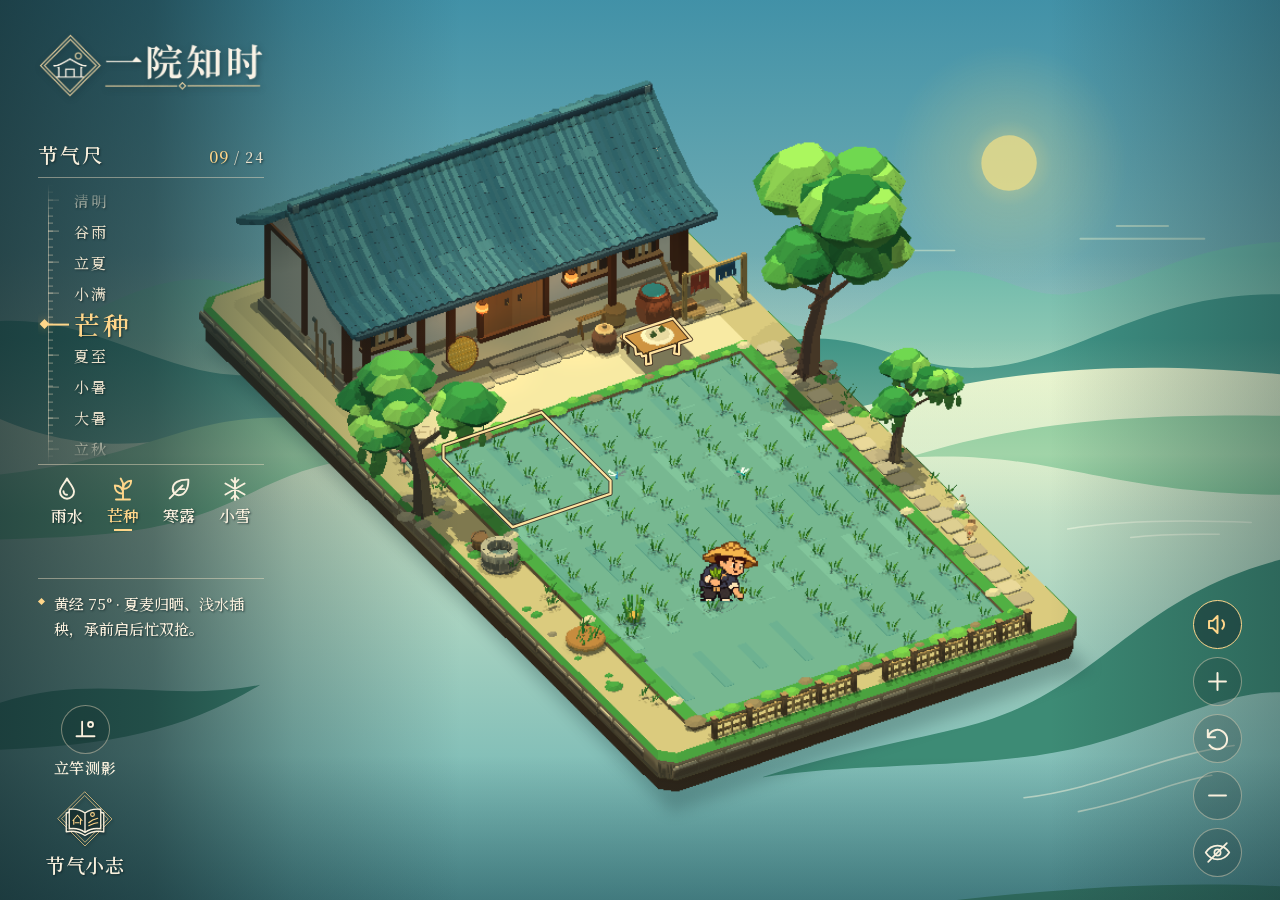
==== commit 8f281c42: "feat: 更新参赛标题与节气科普界面" ====
--- a/yard-preview.html
+++ b/yard-preview.html
@@ -9,13 +9,13 @@
   <style>
 @font-face {
   font-family:"Yard Song Display";
-  src:url("[data-uri]") format("woff");
+  src:url("[data-uri]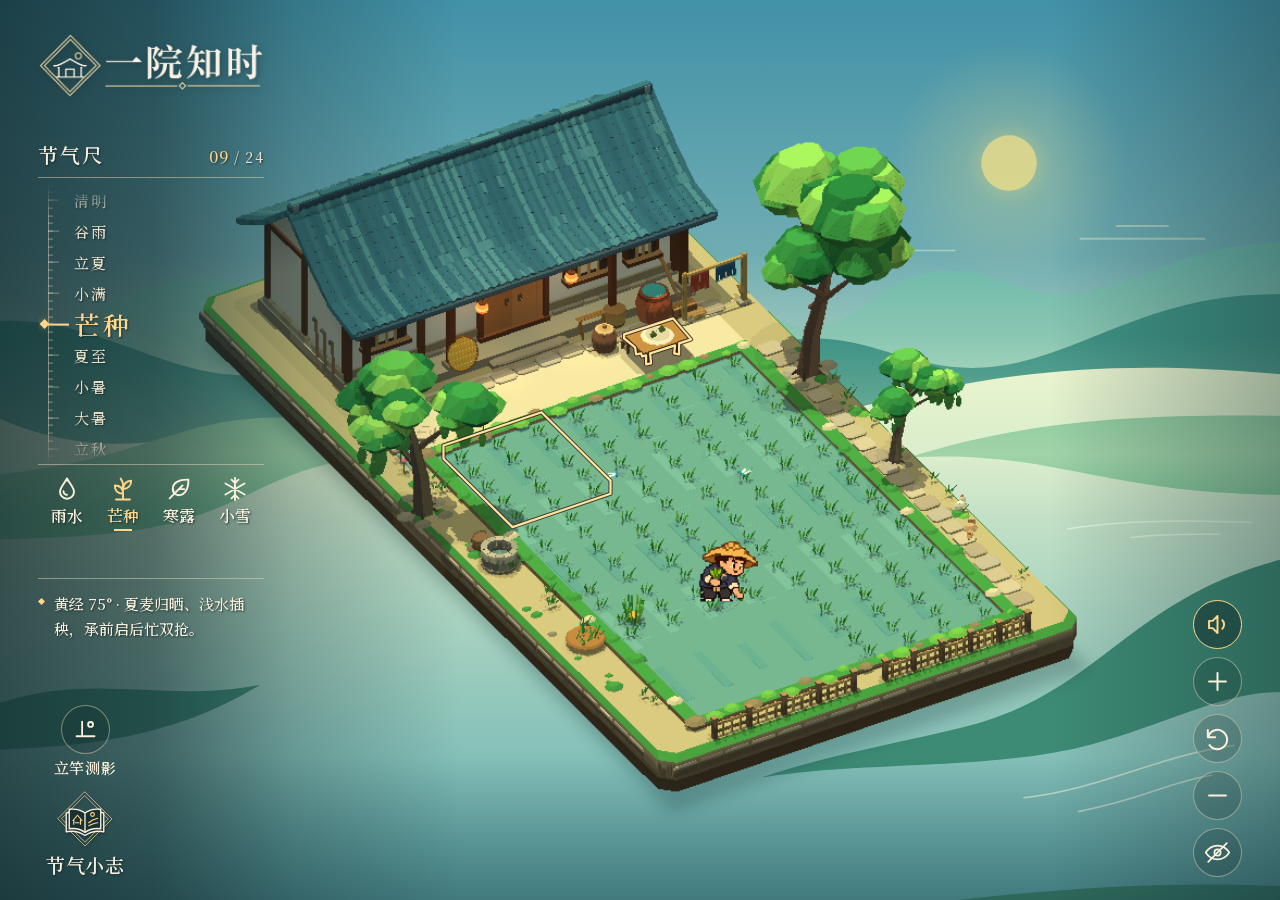
==== commit d0b6545f: "fix: synchronize solar-term dial rotation and subtitle transitions" ====
--- a/yard-preview.html
+++ b/yard-preview.html
@@ -414,10 +414,10 @@
   --wash:#101e21;
   --tint:#d9e4bb;
   --dial-gold:#ffdf9d;
-  --dial-turn:760ms;
-  --dial-reveal:540ms;
+  --dial-reveal:1270ms;
   --interlude-fade:380ms;
-  --travel:calc(var(--entry-direction,1) * clamp(36px,6.5svh,60px));
+  --interlude-exit:560ms;
+  --travel:calc(var(--entry-direction,1) * clamp(78px,13svh,120px));
   position:fixed; z-index:4; inset:0;
   display:grid; place-items:center; padding:clamp(12px,3vw,36px);
   pointer-events:none;
@@ -463,7 +463,7 @@
 .term-dial {
   width:min(49vw,74svh,590px); height:auto; overflow:visible;
   display:block; opacity:0; transform:scale(.93);
-  transition:opacity 440ms cubic-bezier(.4,0,.2,1), transform 500ms cubic-bezier(.4,0,.2,1);
+  transition:opacity var(--interlude-exit) cubic-bezier(.4,0,.2,1), transform var(--interlude-exit) cubic-bezier(.4,0,.2,1);
 }
 .season-interlude:is([data-phase="cover"],[data-phase="verse"]) .term-dial {
   opacity:1; transform:scale(1);
@@ -534,7 +534,7 @@
 .season-interlude[data-phase="exit"] .interlude-text {
   opacity:0;
   transform:translate(0,calc(-1 * var(--travel)));
-  transition:opacity 380ms cubic-bezier(.4,0,.2,1), transform 460ms cubic-bezier(.4,0,.2,1);
+  transition:opacity var(--interlude-exit) cubic-bezier(.4,0,.2,1), transform var(--interlude-exit) cubic-bezier(.4,0,.2,1);
 }
 .interlude-name {
   margin:0;
@@ -5487,7 +5487,7 @@
     }
   }
 
-  function animateDialTo(stopIndex, duration = 760) {
+  function animateDialTo(stopIndex, duration) {
     stopDialAnimation();
     const startDeg = dialAngle;
     const endDeg = shortestDialTarget(startDeg, stopIndex);
@@ -5495,13 +5495,12 @@
       applyDialAngle(endDeg);
       return;
     }
-    let startAt = null;
+    const startAt = performance.now();
     const step = now => {
-      if (startAt === null) startAt = now;
       const elapsed = Math.max(0, now - startAt);
       const t = Math.min(1, elapsed / duration);
-      // 五次 S 型缓入缓出：启动轻盈加速，落位绵长停稳，起停均有完整过渡
-      const ease = t * t * t * (t * (t * 6 - 15) + 10);
+      // 非对称缓入缓出：提早显现旋转，字幕退场时仍有缓慢的落位运动。
+      const ease = 1 - (1 - t) ** 2.5 * (1 + 2.5 * t);
       applyDialAngle(startDeg + (endDeg - startDeg) * ease);
       if (t < 1) {
         dialRaf = requestAnimationFrame(step);
@@ -5515,23 +5514,18 @@
 
   applyDialAngle(dialAngle);
 
+  // 字幕与节气盘共用切换时间轴：入场、场景重建后的观赏停留、同步退场。
+  const interludeTiming = { cover: 370, hold: 1380, enter: 600, exit: 560, reveal: 680 };
+  interlude.style.setProperty("--interlude-exit", `${interludeTiming.exit}ms`);
   let pendingIndex = null;
   let settleTimer;
   let interludeTimer;
-  let dialLaunchRaf = 0;
   let textEntry;
-
-  function cancelDialLaunch() {
-    if (dialLaunchRaf) {
-      cancelAnimationFrame(dialLaunchRaf);
-      dialLaunchRaf = 0;
-    }
-  }
 
   function revealYard() {
     clearTimeout(interludeTimer);
-    cancelDialLaunch();
     stopDialAnimation();
+    applyDialAngle(shortestDialTarget(dialAngle, stops[targetIndex]));
     textEntry?.cancel();
     interlude.dataset.phase = "";
   }
@@ -5539,7 +5533,7 @@
   function releaseInterlude() {
     clearTimeout(interludeTimer);
     interlude.dataset.phase = "exit";
-    interludeTimer = setTimeout(revealYard, 680);
+    interludeTimer = setTimeout(revealYard, interludeTiming.reveal);
   }
 
   function settleRuler() {
@@ -5549,31 +5543,13 @@
     const key = button.dataset.season;
     pendingIndex = null;
     clearTimeout(settleTimer);
-    if (document.body.dataset.season === key) {
-      if (interlude.dataset.phase) releaseInterlude();
-      else revealYard();
-      return;
-    }
-    showTerm(key);
+    if (document.body.dataset.season !== key) showTerm(key);
     if (reduceMotion.matches || !scene) {
-      applyDialAngle(shortestDialTarget(dialAngle, stops[index]));
       revealYard();
       return;
     }
+    // 幕布淡入完成后才重建场景，但不打断已经开始的节气盘旋转。
     interlude.dataset.phase = "verse";
-    cancelDialLaunch();
-    // 等 showTerm 重建三维场景与阴影图后，跨越两个帧再起转星盘，保证首帧无阻塞、起停全程丝滑
-    if (typeof requestAnimationFrame === "function") {
-      dialLaunchRaf = requestAnimationFrame(() => {
-        dialLaunchRaf = requestAnimationFrame(() => {
-          dialLaunchRaf = 0;
-          if (interlude.dataset.phase === "verse") animateDialTo(stops[index], 760);
-        });
-      });
-    } else {
-      applyDialAngle(shortestDialTarget(dialAngle, stops[index]));
-    }
-    interludeTimer = setTimeout(releaseInterlude, 1380);
   }
 
   function selectTerm(index) {
@@ -5583,7 +5559,10 @@
     soundscape?.playSfx("season", buttons[index].dataset.season);
     const button = buttons[index];
     const key = button.dataset.season;
-    if (!reduceMotion.matches && scene && (key !== document.body.dataset.season || interlude.dataset.phase === "cover")) {
+    clearTimeout(settleTimer);
+    clearTimeout(interludeTimer);
+    stopDialAnimation();
+    if (!reduceMotion.matches && scene) {
       const tick = button.getBoundingClientRect();
       const cursor = rulerCursor.getBoundingClientRect();
       // Sample the moving ruler before changing its destination.
@@ -5598,23 +5577,21 @@
       interlude.dataset.term = key;
       interlude.dataset.direction = forward ? "forward" : "backward";
       interlude.dataset.phase = "cover";
-      const travelPx = (forward ? 1 : -1) * Math.round(Math.max(36, Math.min(60, (window.innerHeight || 800) * .065)));
       textEntry?.cancel();
       textEntry = interludeText.animate(
-        [{opacity:0,transform:`translateY(${travelPx}px)`},{opacity:1,transform:"translateY(0)"}],
-        {duration:540,easing:"cubic-bezier(.22,.8,.24,1)"}
+        [{opacity:0,transform:"translateY(var(--travel))"},{opacity:1,transform:"translateY(0)"}],
+        {duration:interludeTiming.enter,easing:"cubic-bezier(.22,.8,.24,1)"}
       );
+      const exitAt = interludeTiming.cover + interludeTiming.hold;
+      animateDialTo(stops[index], exitAt + interludeTiming.exit);
+      interludeTimer = setTimeout(releaseInterlude, exitAt);
     }
     targetIndex = index;
     pendingIndex = index;
-    clearTimeout(settleTimer);
-    clearTimeout(interludeTimer);
-    cancelDialLaunch();
-    stopDialAnimation();
     ruler.style.setProperty("--ruler-index",stops[index]);
     if (reduceMotion.matches) settleRuler();
     // 等转场幕布完整淡入遮盖画面（360ms）后再触发场景重建，彻底消除入场卡顿
-    else settleTimer = setTimeout(settleRuler, 370);
+    else settleTimer = setTimeout(settleRuler, interludeTiming.cover);
   }
 
   // 在立杆测影科普面板内点击四季对比项：原地实时切换日影长度，不退出观察视角
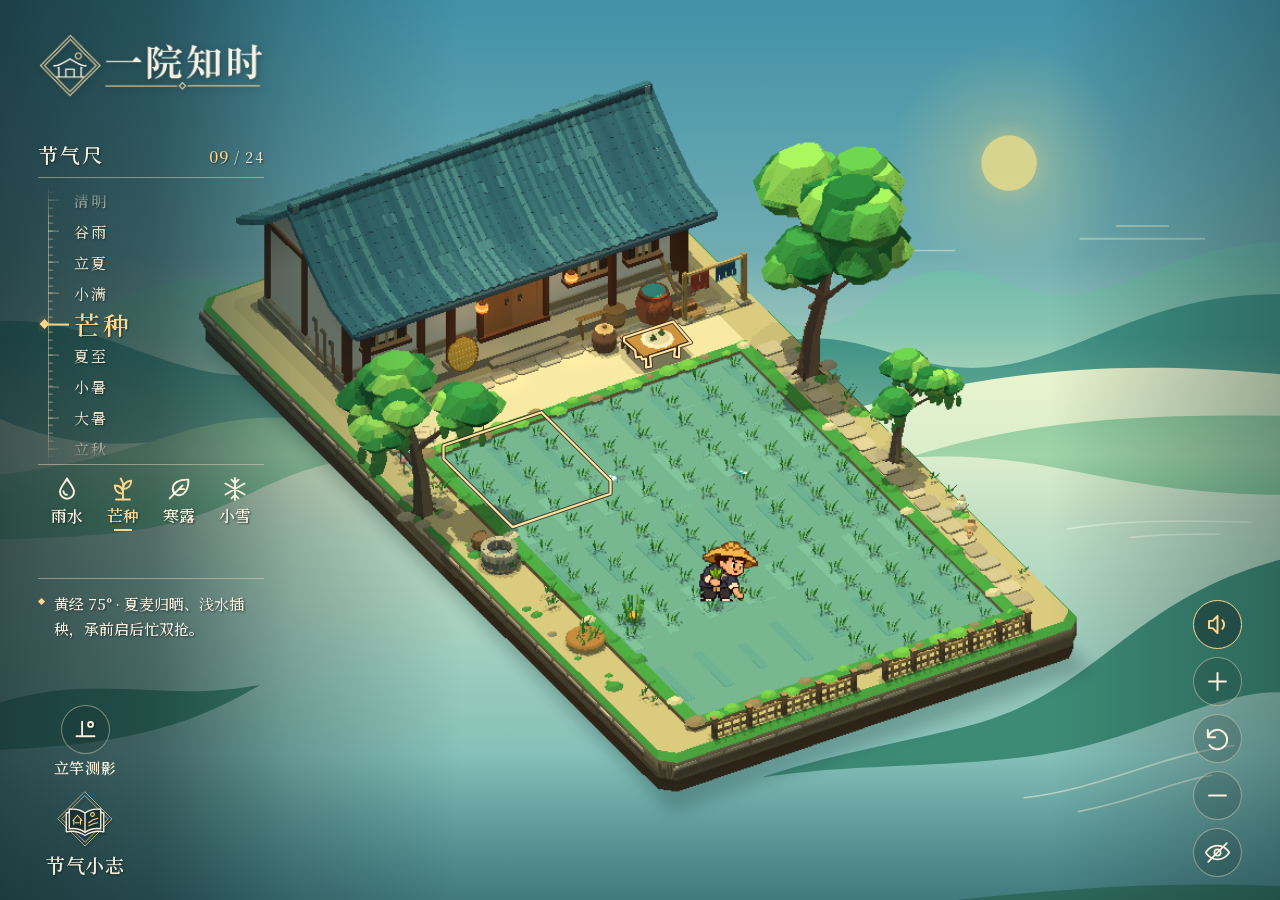
==== commit 8bb1b89c: "fix: ease seasonal transitions and align courtyard models" ====
--- a/yard-preview.html
+++ b/yard-preview.html
@@ -417,6 +417,7 @@
   --dial-reveal:1270ms;
   --interlude-fade:380ms;
   --interlude-exit:560ms;
+  --interlude-ease:cubic-bezier(.65,0,.35,1);
   --travel:calc(var(--entry-direction,1) * clamp(78px,13svh,120px));
   position:fixed; z-index:4; inset:0;
   display:grid; place-items:center; padding:clamp(12px,3vw,36px);
@@ -436,7 +437,7 @@
     radial-gradient(ellipse at 32% 47%,#c4dfd91a,transparent 61%),
     linear-gradient(164deg,#070b14 0%,transparent 95%);
   background-size:115px 101px,173px 137px,89px 171px,257px 193px,100% 100%,100% 100%;
-  transition:opacity 580ms cubic-bezier(.4,0,.2,1) 70ms, background-color 360ms ease;
+  transition:opacity 580ms var(--interlude-ease) 70ms, background-color 360ms ease;
 }
 .season-interlude[data-term="rain"] { --wash:#112331; --tint:#d2ecea; }
 .season-interlude[data-term="dew"] { --wash:#2a1d20; --tint:#f4dfba; }
@@ -444,16 +445,16 @@
 .season-interlude[data-direction="backward"] { --entry-direction:-1; }
 .season-interlude:is([data-phase="cover"],[data-phase="verse"])::before {
   opacity:1;
-  transition:opacity 340ms cubic-bezier(.32,0,.2,1) 0ms, background-color 320ms ease;
+  transition:opacity 340ms var(--interlude-ease) 0ms, background-color 320ms ease;
 }
 .interlude-landscape {
   position:absolute; inset:0; width:100%; height:100%;
   color:#0a131c; opacity:0; transform:translateY(14px);
-  transition:opacity 520ms cubic-bezier(.4,0,.2,1), transform 560ms cubic-bezier(.4,0,.2,1);
+  transition:opacity 520ms var(--interlude-ease), transform 560ms var(--interlude-ease);
 }
 .season-interlude:is([data-phase="cover"],[data-phase="verse"]) .interlude-landscape {
   opacity:.78; transform:translateY(0);
-  transition:opacity 440ms cubic-bezier(.22,.68,.24,1), transform 540ms cubic-bezier(.22,.78,.24,1);
+  transition:opacity 440ms var(--interlude-ease), transform 540ms var(--interlude-ease);
 }
 .interlude-composition {
   position:relative; width:min(100%,1100px);
@@ -463,11 +464,11 @@
 .term-dial {
   width:min(49vw,74svh,590px); height:auto; overflow:visible;
   display:block; opacity:0; transform:scale(.93);
-  transition:opacity var(--interlude-exit) cubic-bezier(.4,0,.2,1), transform var(--interlude-exit) cubic-bezier(.4,0,.2,1);
+  transition:opacity var(--interlude-exit) var(--interlude-ease), transform var(--interlude-exit) var(--interlude-ease);
 }
 .season-interlude:is([data-phase="cover"],[data-phase="verse"]) .term-dial {
   opacity:1; transform:scale(1);
-  transition:opacity var(--interlude-fade) cubic-bezier(.22,.68,.24,1), transform 540ms cubic-bezier(.22,.8,.24,1);
+  transition:opacity var(--interlude-fade) var(--interlude-ease), transform 540ms var(--interlude-ease);
 }
 .dial-ring, .dial-minute-ring, .dial-hub-ring {
   fill:none; stroke:var(--tint);
@@ -524,17 +525,17 @@
 .interlude-text {
   opacity:0;
   text-shadow:var(--ui-shadow);
-  transition:opacity 360ms cubic-bezier(.4,0,.2,1), transform 460ms cubic-bezier(.4,0,.2,1);
+  transition:opacity 360ms var(--interlude-ease), transform 460ms var(--interlude-ease);
 }
 .season-interlude:is([data-phase="cover"],[data-phase="verse"]) .interlude-text {
   opacity:1;
   transform:translate(0,0);
-  transition:opacity var(--interlude-fade) cubic-bezier(.22,.68,.24,1), transform 520ms cubic-bezier(.22,.8,.24,1);
+  transition:opacity var(--interlude-fade) var(--interlude-ease), transform 520ms var(--interlude-ease);
 }
 .season-interlude[data-phase="exit"] .interlude-text {
   opacity:0;
   transform:translate(0,calc(-1 * var(--travel)));
-  transition:opacity var(--interlude-exit) cubic-bezier(.4,0,.2,1), transform var(--interlude-exit) cubic-bezier(.4,0,.2,1);
+  transition:opacity var(--interlude-exit) var(--interlude-ease), transform var(--interlude-exit) var(--interlude-ease);
 }
 .interlude-name {
   margin:0;
@@ -2009,33 +2010,42 @@
     mesh.beam([x, g, z], [topX, topY, topZ], .075, .066, "6b4626");
     mesh.beam([x, g + .02, z], [x + .01, g + .20, z + .005], .098, .090, "51351e");
     mesh.beam([topX - .02, topY - .10, topZ], [topX, topY, topZ], .058, .052, "9a6b3a");
-    // 刃根的铁箍
-    mesh.box(topX, topY - .05, topZ + .01, .075, .075, .075, "8d939a", "71777d");
-    // 刀刃：内半径小、外半径大的一段弯月，用一圈四边形拼出来
-    const hub = [topX + .02, topY - .03, topZ + .02];
-    const steps = 9, R = .46, r = .30, from = -.42, sweep = 2.15;
-    const at = (radius, angle) => [
-      hub[0] + Math.cos(angle) * radius,
-      hub[1] + Math.sin(angle) * radius * .52,
-      hub[2] + .035
-    ];
+    // 铁箍与刀头使用同一个接点，第一截刀刃完整嵌入铁箍，不再悬浮。
+    const root = [topX, topY - .05, topZ + .01];
+    mesh.box(...root, .084, .080, .084, "8d939a", "71777d");
+    // 弯月轮廓从柄顶向右上方展开，双面有厚度，末端自然收窄。
+    const steps = 12, radius = .295, sweep = 2.43;
+    const section = t => {
+      const angle = Math.PI - sweep * t;
+      const half = (.032 + .032 * Math.sin(Math.PI * t)) *
+        (1 - .92 * Math.max(0, (t - .75) / .25));
+      const at = (r, side) => [
+        root[0] + radius + Math.cos(angle) * r,
+        root[1] + Math.sin(angle) * r * .72,
+        root[2] + side * .008
+      ];
+      const outer = radius + half, inner = radius - half;
+      return [at(outer, 1), at(inner, 1), at(outer, -1), at(inner, -1)];
+    };
+    const sections = Array.from({length: steps + 1}, (_, i) => section(i / steps));
     for (let i = 0; i < steps; i++) {
-      const a0 = from + sweep * i / steps, a1 = from + sweep * (i + 1) / steps;
-      const o0 = at(R, a0), o1 = at(R, a1), i0 = at(r, a0), i1 = at(r, a1);
-      const shade = i < steps - 1 ? (i % 2 ? "9aa3ac" : "c3cad2") : "dfe6ec";
-      mesh.face([o0, o1, i1, i0], shade);
-      mesh.face([o0, i0, i1, o1], "6f767d");
-    }
-    // 刀尖
-    const tipOuter = at(R, from + sweep), tipInner = at(r, from + sweep);
-    mesh.face([tipOuter, tipInner, [hub[0] + Math.cos(from + sweep + .18) * .33,
-      hub[1] + Math.sin(from + sweep + .18) * .33 * .52, hub[2] + .035]], "f2f6f9");
+      const [o0, i0, b0, j0] = sections[i], [o1, i1, b1, j1] = sections[i + 1];
+      mesh.face([o0, i0, i1, o1], i % 2 ? "9aa3ac" : "c3cad2");
+      mesh.face([b0, b1, j1, j0], "77828a");
+      mesh.face([o0, o1, b1, b0], "9ba5ae");
+      mesh.face([i0, j0, j1, i1], "dfe6ec");
+    }
+    for (const [index, reverse] of [[0, false], [steps, true]]) {
+      const [o, i, b, j] = sections[index];
+      const cap = [o, b, j, i];
+      mesh.face(reverse ? cap.reverse() : cap, "a0abb5");
+    }
   }
 
   // —— 门口那张食桌：桌面一张、四条腿，四季换一样吃食 ——
   const foodTableAt = { x: 4.72, z: 1.86, height: .44, top: 1.24, deep: .84 };
-  const FOOD_GROUND = .345;   // 檐前铺地石的高度
-  const FOOD_TOP = FOOD_GROUND + foodTableAt.height + .045;
+  const FOOD_GROUND = .249 + .021 / 2;  // 食桌所在院地铺面，而非檐前台阶
+  const FOOD_TOP = FOOD_GROUND + foodTableAt.height + .07 / 2;
 
   function foodBall(mesh, x, y, z, r, color) {
     mesh.revolved(x, z, [[y - r, 0], [y - r * .5, r * .86], [y + r * .28, r * .74], [y + r, 0]], [color], 9);
@@ -3758,7 +3768,7 @@
       const points = [];
       for (const dx of [-top / 2, top / 2]) {
         for (const dz of [-deep / 2, deep / 2]) {
-          points.push(project(x + dx, g + height, z + dz), project(x + dx, g + height + .07, z + dz));
+          points.push(project(x + dx, g + height - .035, z + dz), project(x + dx, g + height + .035, z + dz));
         }
       }
       for (const [dx, dz] of [[-.38, -.23], [.38, -.23], [-.38, .23], [.38, .23]]) {
@@ -5499,8 +5509,9 @@
     const step = now => {
       const elapsed = Math.max(0, now - startAt);
       const t = Math.min(1, elapsed / duration);
-      // 非对称缓入缓出：提早显现旋转，字幕退场时仍有缓慢的落位运动。
-      const ease = 1 - (1 - t) ** 2.5 * (1 + 2.5 * t);
+      // 五次 S 曲线：首尾速度和加速度均为零，中段集中完成旋转。
+      // 保留整段 2310ms 时间轴，直到字幕退场结束才完全落位。
+      const ease = t * t * t * (10 + t * (-15 + 6 * t));
       applyDialAngle(startDeg + (endDeg - startDeg) * ease);
       if (t < 1) {
         dialRaf = requestAnimationFrame(step);
@@ -5515,8 +5526,9 @@
   applyDialAngle(dialAngle);
 
   // 字幕与节气盘共用切换时间轴：入场、场景重建后的观赏停留、同步退场。
-  const interludeTiming = { cover: 370, hold: 1380, enter: 600, exit: 560, reveal: 680 };
+  const interludeTiming = { cover: 370, hold: 1380, enter: 600, exit: 560, reveal: 680, easing: "cubic-bezier(.65,0,.35,1)" };
   interlude.style.setProperty("--interlude-exit", `${interludeTiming.exit}ms`);
+  interlude.style.setProperty("--interlude-ease", interludeTiming.easing);
   let pendingIndex = null;
   let settleTimer;
   let interludeTimer;
@@ -5580,7 +5592,7 @@
       textEntry?.cancel();
       textEntry = interludeText.animate(
         [{opacity:0,transform:"translateY(var(--travel))"},{opacity:1,transform:"translateY(0)"}],
-        {duration:interludeTiming.enter,easing:"cubic-bezier(.22,.8,.24,1)"}
+        {duration:interludeTiming.enter,easing:interludeTiming.easing}
       );
       const exitAt = interludeTiming.cover + interludeTiming.hold;
       animateDialTo(stops[index], exitAt + interludeTiming.exit);
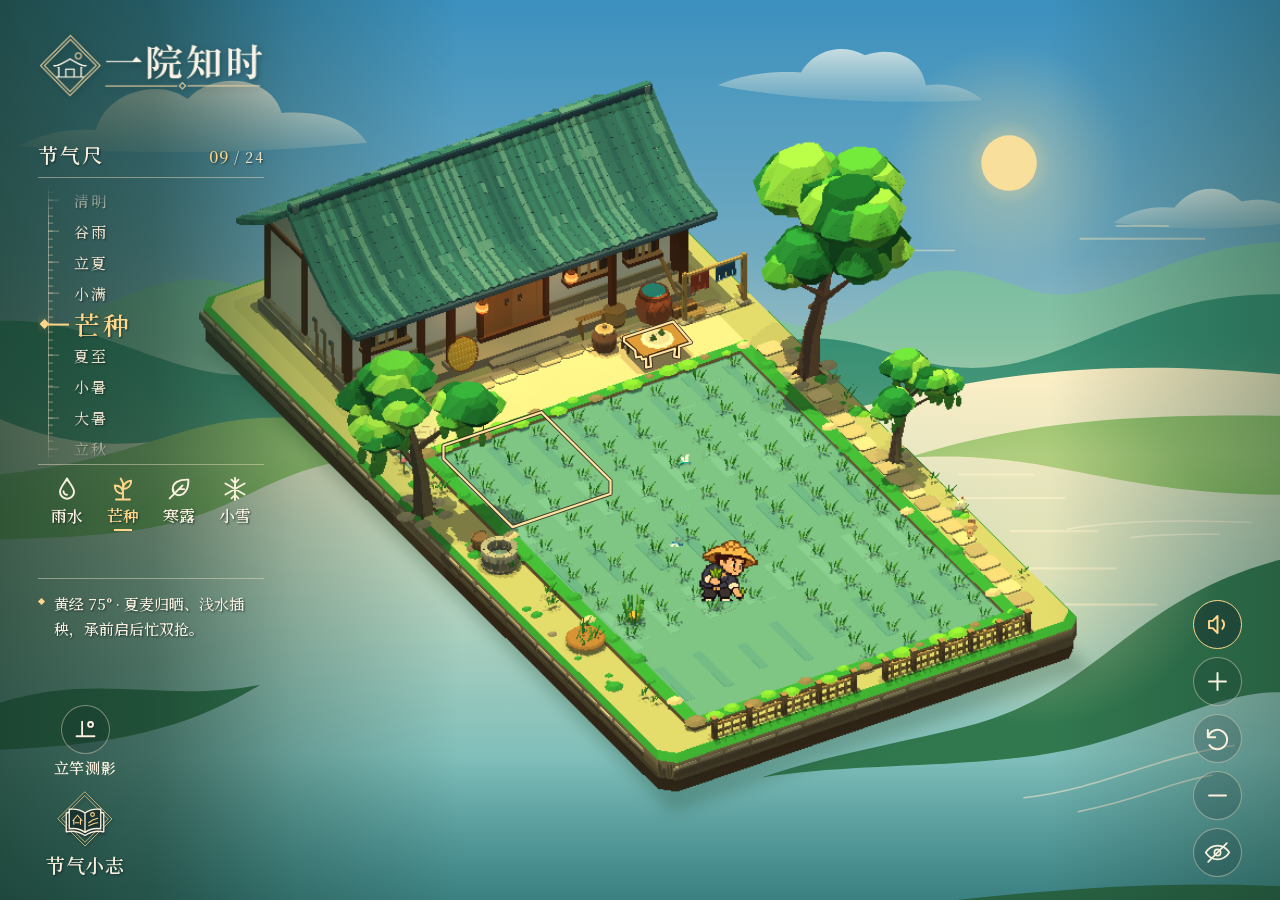
==== commit 44c65686: "feat: distinguish Rain Water and Grain in Ear atmospheres" ====
--- a/yard-preview.html
+++ b/yard-preview.html
@@ -53,12 +53,20 @@
 }
 * { box-sizing: border-box; }
 [hidden] { display: none !important; }
+/* 雨水：烟雨青灰、柔光嫩叶；芒种：晴空暖阳、浓翠稻田。 */
 body[data-season="rain"] {
-  --accent:#daf09e;
-  --mist-opacity:.60;
-  --sky-top:#479396; --sky-haze:#e4f3d6; --sun-disc:#ffeab5; --ridge-far:#7cc3b3;
-  --ridge-near:#4da08a; --river:#68b8b3; --bank-far:#88ca95; --bank-near:#489477;
-  --scrim:#11292a; --plinth-shadow:#1d403d;
+  --accent:#c7e7db;
+  --mist-opacity:.88;
+  --sky-top:#697f94; --sky-haze:#cddfe3; --sun-disc:#d9e8ed; --ridge-far:#9bb4b9;
+  --ridge-near:#66888e; --river:#84a7b5; --bank-far:#849f96; --bank-near:#587c77;
+  --water-line:#eaf3f4; --scrim:#203840; --plinth-shadow:#354e56;
+}
+body[data-season="grain"] {
+  --accent:#ffe58e;
+  --mist-opacity:.23;
+  --sky-top:#358dbe; --sky-haze:#fff0c6; --sun-disc:#ffe29a; --ridge-far:#78bca0;
+  --ridge-near:#368e72; --river:#48a9b5; --bank-far:#86bc60; --bank-near:#31784f;
+  --water-line:#fff5d7; --scrim:#17382a; --plinth-shadow:#254b31;
 }
 body[data-season="dew"] {
   --accent:#ffd49c;
@@ -296,6 +304,10 @@
 #plinth-shadow { fill:var(--plinth-shadow); opacity:.29; filter:blur(8px); transform:translate(7px,9px); }
 .landscape-sun { opacity:.75; }
 .landscape-mist { opacity:var(--mist-opacity); }
+.landscape-weather { display:none; }
+body[data-season="rain"] .landscape-rain,
+body[data-season="grain"] .landscape-grain { display:inline; }
+body[data-season="grain"] .landscape-sun { opacity:.96; }
 body[data-season="rain"] .landscape-sun,
 body[data-season="winter"] .landscape-sun { visibility:hidden; }
 #yard, #yard-compatibility { position:absolute; inset:0 0 50px; width:100%; height:calc(100% - 50px); display:block; }
@@ -439,7 +451,8 @@
   background-size:115px 101px,173px 137px,89px 171px,257px 193px,100% 100%,100% 100%;
   transition:opacity 580ms var(--interlude-ease) 70ms, background-color 360ms ease;
 }
-.season-interlude[data-term="rain"] { --wash:#112331; --tint:#d2ecea; }
+.season-interlude[data-term="rain"] { --wash:#243d4e; --tint:#d9eef3; --dial-gold:#c3dbe9; }
+.season-interlude[data-term="grain"] { --wash:#183a2b; --tint:#f7ebbd; --dial-gold:#ffe58e; }
 .season-interlude[data-term="dew"] { --wash:#2a1d20; --tint:#f4dfba; }
 .season-interlude[data-term="winter"] { --wash:#15243b; --tint:#e2ecf5; }
 .season-interlude[data-direction="backward"] { --entry-direction:-1; }
@@ -1053,8 +1066,37 @@
             <stop offset=".66" stop-color="var(--sky-haze)" stop-opacity=".73"/>
             <stop offset="1" stop-color="var(--sky-haze)" stop-opacity="0"/>
           </linearGradient>
+          <radialGradient id="rain-cloud">
+            <stop offset="0" stop-color="#4c6479" stop-opacity=".55"/>
+            <stop offset="1" stop-color="#4c6479" stop-opacity="0"/>
+          </radialGradient>
+          <radialGradient id="rain-mist-bank">
+            <stop offset="0" stop-color="#e3eff0" stop-opacity=".72"/>
+            <stop offset="1" stop-color="#e3eff0" stop-opacity="0"/>
+          </radialGradient>
+          <pattern id="rain-threads" width="116" height="138" patternUnits="userSpaceOnUse">
+            <path d="M19 7l-8 28M83 56l-7 25M46 111l-6 20" fill="none" stroke="#eef8fb" stroke-width="1.1" stroke-linecap="round" stroke-opacity=".30"/>
+          </pattern>
+          <linearGradient id="grain-cloud" x2="0" y2="1">
+            <stop offset="0" stop-color="#fffdf1" stop-opacity=".92"/>
+            <stop offset="1" stop-color="#fff6da" stop-opacity=".18"/>
+          </linearGradient>
+          <radialGradient id="grain-waterlight">
+            <stop offset="0" stop-color="#ffebaf" stop-opacity=".54"/>
+            <stop offset="1" stop-color="#ffebaf" stop-opacity="0"/>
+          </radialGradient>
         </defs>
         <path fill="url(#sky)" d="M0 0h1200v900H0z"/>
+        <g class="landscape-weather landscape-rain">
+          <ellipse cx="220" cy="46" rx="420" ry="151" fill="url(#rain-cloud)"/>
+          <ellipse cx="918" cy="93" rx="464" ry="144" fill="url(#rain-cloud)"/>
+          <ellipse cx="547" cy="213" rx="385" ry="48" fill="url(#rain-mist-bank)" opacity=".48"/>
+        </g>
+        <g class="landscape-weather landscape-grain" fill="url(#grain-cloud)">
+          <path d="M17 165c32-15 49-16 73-15 8-34 57-50 86-29 24-27 79-22 88 13 44-3 70 11 80 28-110 11-223 11-327 3z"/>
+          <path d="M673 108c27-12 56-13 78-12 11-19 36-29 60-16 27-10 53 3 57 28 23-3 43 4 53 14-84 4-173 1-248-14z" opacity=".75"/>
+          <path d="M1044 237c18-13 38-16 57-14 15-20 43-25 63-6 29-6 47 5 54 18-52 10-121 9-174 2z" opacity=".74"/>
+        </g>
         <g class="landscape-sun">
           <circle cx="946" cy="181" r="112" fill="url(#sun-aura)"/>
           <circle cx="946" cy="181" r="26" fill="var(--sun-disc)"/>
@@ -1070,6 +1112,18 @@
         <path fill="var(--bank-far)" d="M0 473c156-17 172-65 312-51 112 11 145 22 263 13-73 26-193 15-247 24-89 15-106 55-214 68-41 5-76 5-114 7zm1200-55c-147-2-248 7-348 39 132-8 181 34 348 35z"/>
         <path fill="var(--bank-near)" d="M0 687c91-29 156 1 244-17-69 42-139 57-244 61zm1200-134c-144 38-168 125-297 157-61 15-131 27-189 47 99-16 216-6 309-31 69-18 122-49 177-49zm0 306c-179-9-348 19-536 41h536z"/>
         <path class="landscape-mist" fill="url(#ridge-mist)" d="M0 345h1200v165H0z"/>
+        <g class="landscape-weather landscape-rain">
+          <ellipse cx="292" cy="391" rx="423" ry="45" fill="url(#rain-mist-bank)"/>
+          <ellipse cx="1004" cy="464" rx="416" ry="53" fill="url(#rain-mist-bank)" opacity=".82"/>
+          <ellipse cx="597" cy="612" rx="530" ry="77" fill="url(#rain-mist-bank)" opacity=".30"/>
+          <rect width="1200" height="900" fill="url(#rain-threads)" opacity=".48"/>
+        </g>
+        <g class="landscape-weather landscape-grain">
+          <ellipse cx="970" cy="550" rx="176" ry="158" fill="url(#grain-waterlight)"/>
+          <g fill="none" stroke="#fff4ca" stroke-width="2" stroke-linecap="round" opacity=".59">
+            <path d="M899 473h70m-91 22h120m-50 31h81m-115 35h132m-48 34h86"/>
+          </g>
+        </g>
         <g fill="none" stroke="var(--water-line)" stroke-linecap="round" stroke-width="1.5" opacity=".65">
           <path d="M1001 524c50-8 105-9 172-6m-113 14c36-4 59-3 83-3m-183 247c76-9 127-40 197-49m-146 62c65-13 82-27 125-34"/>
         </g>
@@ -1337,14 +1391,14 @@
   
   const seasonColors = {
     rain: {
-      ground: "a8a777", grass: "76be54", second: "a6da66", tree: "68b350",
-      tile: "3c707c", path: "d0c5a2", water: "68b5c2",
-      light: [1.02, 1.07, 1.01], sunTint: [1.08, 1.06, .95], shadowTint: [.75, .90, .96]
+      ground: "929c90", grass: "679a72", second: "a4c99a", tree: "6d9a7b",
+      tile: "405b69", path: "b9c4bb", water: "779eae",
+      light: [.95, 1.02, 1.08], sunTint: [.76, .88, .99], shadowTint: [.89, .97, 1.04]
     },
     grain: {
-      ground: "beb184", grass: "4c9649", second: "76bb54", tree: "429046",
-      tile: "396675", path: "d8cca8", water: "52b8b5",
-      light: [1.05, 1.04, .96], sunTint: [1.10, 1.06, .92], shadowTint: [.72, .89, .96]
+      ground: "b9b67f", grass: "429b46", second: "84c94c", tree: "318545",
+      tile: "3b6b69", path: "e1cca0", water: "45b6b4",
+      light: [1.08, 1.07, .93], sunTint: [1.20, 1.13, .86], shadowTint: [.73, .86, .96]
     },
     dew: {
       ground: "c4ac7e", grass: "a99c4a", second: "cfa84a", tree: "d65a3c",
@@ -1444,8 +1498,8 @@
     { x:7.27, z:8.02, scale:.61, lean:1, kind:"willow" }
   ];
   const treeLeaves = {
-    rain: ["4da142","74c24f","a1dc64","c8eb7e"],
-    grain: ["2e7c42","44984e","67b858","99d468"],
+    rain: ["6c9975","91b98a","aed0a0","d3e7b0"],
+    grain: ["246936","369048","66bc4f","9ddb61"],
     dew: ["b83c2e","d95838","ee863a","f5ba4a"]
   };
   const springBlossoms = ["ea716b","f59a8e","fbd0c6","89c960","f2857b"];
@@ -1678,8 +1732,8 @@
     const roofX = [-2.37,6.99];
     const profile = [[-4.62,2.62],[-4.07,2.93],[-3.41,3.34],[-2.35,4.23],[-1.26,3.31],[-.47,2.79],[.56,2.60]];
     const tileSets = {
-      rain: ["316470","3c727c","457f86","386a78","4f8a8e"],
-      grain: ["325f70","3d6d7c","477985","396678","52858f"],
+      rain: ["354e5c","405b69","4b6572","3c5462","597581"],
+      grain: ["305e60","3c7470","4c8880","386a69","62928a"],
       dew: ["2c4a6b","36577a","406386","325273","4a6e90"],
       winter: ["273f5c","304b6a","395776","2c4664","436280"]
     };
@@ -1821,7 +1875,7 @@
     const {left,right,near,far} = plot;
     const x = (left+right)/2, z = (near+far)/2, width = right-left, depth = far-near;
     const wet = term === "grain", tall = term === "dew";
-    const soil = {rain:"785c45",grain:"8f7d60",dew:"967f5a",winter:"806e66"}[term];
+    const soil = {rain:"71675d",grain:"90815d",dew:"967f5a",winter:"806e66"}[term];
     const soilHeight=wet ? .259 : .2745;
     mesh.box(x,(.24+soilHeight)/2,z,width,soilHeight-.24,depth,soil);
     if (term === "rain") {
@@ -1831,7 +1885,7 @@
           const reach = radius * (.88 + variation(i+10) * .23);
           return [px + Math.cos(angle) * reach,.281,pz + Math.sin(angle) * reach * .70];
         });
-        mesh.face(edge,"65a4b0");
+        mesh.face(edge,"829fae");
       }
     }
     for (const edge of [near,far]) {
@@ -1858,7 +1912,7 @@
     for (let row=0; row<8; row++) {
       const px=left+.52+row*(width-1.04)/7;
       if (!wet && !tall) {
-        mesh.box(px,.279,z,.075,.018,depth-.67,term==="rain" ? "a68a67" : "b19a74");
+        mesh.box(px,.279,z,.075,.018,depth-.67,term==="rain" ? "8b8e7d" : "b19a74");
       }
       if (wet) {
         for (let section=0;section<5;section++) {
@@ -1891,6 +1945,8 @@
     }
 
     const paving=term==="winter" ? ["899595","99a19d","828e8e","929b99"] :
+      term==="rain" ? ["9da99e","b2bcb3","87978e","a5b3aa"] :
+      term==="grain" ? ["cbb98b","e1cc9f","b6a47e","cfbc91"] :
       ["c1b495","cbbd9e","b1a389","bbb099"];
     // A small courtyard separates the doorway from the head of the field.
     mesh.box(x,.249,1.49,width+.37,.021,1.96,state.path,"a99b7e");
@@ -1971,8 +2027,10 @@
   }
 
   const sunHeading = [-.8,-.6];
-  const shadeOpacity = {rain:.52,grain:.80,dew:.84,winter:.62};
-  const hazeColor = {rain:"a4d4c6",grain:"b6e0cc",dew:"cfbda8",winter:"b8cee0"};
+  const shadeOpacity = {rain:.34,grain:.85,dew:.84,winter:.62};
+  const hazeColor = {rain:"b7cbd4",grain:"c5e6c9",dew:"cfbda8",winter:"b8cee0"};
+  // 深度雾强度、色彩饱和度：阴雨柔雾与晴夏通透感，双渲染器使用同一组参数。
+  const atmosphere = {rain:[.16,.98],grain:[.027,1.16],dew:[.05,1.11],winter:[.05,1.11]};
   const gnomon = {x:-2.45,z:1.02,base:.345,height:1.02,radius:.062};
 
   function sundialStand(mesh) {
@@ -2786,7 +2844,8 @@
     const palette=seasonColors[term];
     return {pixels,staticBase,shearX,shearZ,opacity:shadeOpacity[term],sun:unit([shearX,1,shearZ]),
       sunTint:palette.sunTint,shadowTint:palette.shadowTint,
-      haze:color(hazeColor[term]),practicalPower:[lantern,lantern*.88,term==="winter" ? 1.95 : 0]};
+      haze:color(hazeColor[term]),atmosphere:atmosphere[term],
+      practicalPower:[lantern,lantern*.88,term==="winter" ? 1.95 : 0]};
   }
 
   function practicalGlow(x,y,z,nx,ny,nz,power,farmer) {
@@ -2830,6 +2889,7 @@
       uniform vec3 sunTint;
       uniform vec3 shadowTint;
       uniform vec3 hazeTint;
+      uniform vec2 atmosphere;
       uniform vec3 shadowInfo;
       uniform vec3 practicalPower;
       uniform sampler2D shadowTexture;
@@ -2896,7 +2956,7 @@
         float contact=smoothstep(.055,.19,overhead)*(1.0-.67*smoothstep(.18,1.65,overhead));
         if (farmerPass>0.5) {
           vec3 ink = sprite.rgb*warmth*(.98-.26*shadowCoverage*shadowInfo.z-.11*contact)+lampTint(sprite.rgb,glow);
-          float mist = smoothstep(.12,.34,viewDepth)*.05;
+          float mist = smoothstep(.12,.34,viewDepth)*atmosphere.x;
           ${fragmentColor} = vec4(mix(ink,hazeTint,mist),sprite.a);
           return;
         }
@@ -2923,13 +2983,13 @@
         }
         vec3 lit = paint*warmth*(ambientLight+directLight)*textureMod;
         float luma = dot(lit,vec3(0.299,0.587,0.114));
-        lit = mix(vec3(luma),lit,1.11);
+        lit = mix(vec3(luma),lit,atmosphere.y);
         if (tint.r>.91 && tint.g>.94 && tint.b>.96) {
           vec3 snowColor = paint*mix(vec3(1.02,1.02,1.01),vec3(0.79,0.89,1.04),shadeMix*0.75);
           lit = mix(lit,snowColor,.76);
         }
         lit += lampTint(paint,glow);
-        float mist = smoothstep(.12,.34,viewDepth)*.05;
+        float mist = smoothstep(.12,.34,viewDepth)*atmosphere.x;
         ${fragmentColor} = vec4(mix(lit,hazeTint,mist),waterPass>0.5 ? ${shallowWater.opacity} : 1.0);
       }`;
     const program = gl.createProgram();
@@ -3087,7 +3147,7 @@
             const glow=practicalGlow(worldX,worldY,worldZ,nx,ny,nz,light.practicalPower,Boolean(texture));
             if (texture) {
               const brightness=.97-.29*cast-.12*contact;
-              const mist=around(0,.055,(z-.12)*.25);
+              const mist=around(0,light.atmosphere[0]*1.1,(z-.12)*light.atmosphere[0]/.20);
               const surface=waterPixels[p], opacity=z>waterDepth[p] ? shallowWater.opacity : 0;
               const tex=texture.data;
               const channels=[0,1,2].map(i =>
@@ -3100,7 +3160,7 @@
               continue;
             }
             const amb=ambient*(1-.32*contact), dir=direct*(1-cast);
-            const mist=around(0,.05,(z-.12)*.25);
+            const mist=around(0,light.atmosphere[0],(z-.12)*light.atmosphere[0]/.20);
             const fogScale=255*mist, clear=1-mist;
             const lamp=glow*clear;
             const ambMix=.36+.34*((ny+1)*.5);
@@ -3109,7 +3169,8 @@
             let g=green*(amb*(st[1]+(1-st[1])*ambMix)+dir*sn[1]);
             let b=blue*(amb*(st[2]+(1-st[2])*ambMix)+dir*sn[2]);
             const luma=r*.299+g*.587+b*.114;
-            r=luma+(r-luma)*1.11; g=luma+(g-luma)*1.11; b=luma+(b-luma)*1.11;
+            const saturation=light.atmosphere[1];
+            r=luma+(r-luma)*saturation; g=luma+(g-luma)*saturation; b=luma+(b-luma)*saturation;
             if (flake) {
               const sf=cast*.75;
               r=r*.24+vertices[i+6]*255*(1.02*(1-sf)+.79*sf)*.76;
@@ -3228,6 +3289,7 @@
       this.practicalPower = gl.getUniformLocation(program,"practicalPower");
       this.shadowInfo = gl.getUniformLocation(program,"shadowInfo");
       this.hazeTint = gl.getUniformLocation(program,"hazeTint");
+      this.atmosphere = gl.getUniformLocation(program,"atmosphere");
       this.waterPass = gl.getUniformLocation(program,"waterPass");
       this.waterTime = gl.getUniformLocation(program,"waterTime");
       this.shadowTexture = gl.createTexture();
@@ -4517,6 +4579,7 @@
       gl.uniformMatrix4fv(this.camera,false,matrix);
       gl.uniform3fv(this.shadowInfo,[this.shadows.shearX,this.shadows.shearZ,this.shadows.opacity]);
       gl.uniform3fv(this.hazeTint,this.shadows.haze);
+      gl.uniform2fv(this.atmosphere,this.shadows.atmosphere);
       gl.uniform3fv(this.warmth,this.state.light);
       gl.uniform3fv(this.sunTint,this.state.sunTint);
       gl.uniform3fv(this.shadowTint,this.state.shadowTint);
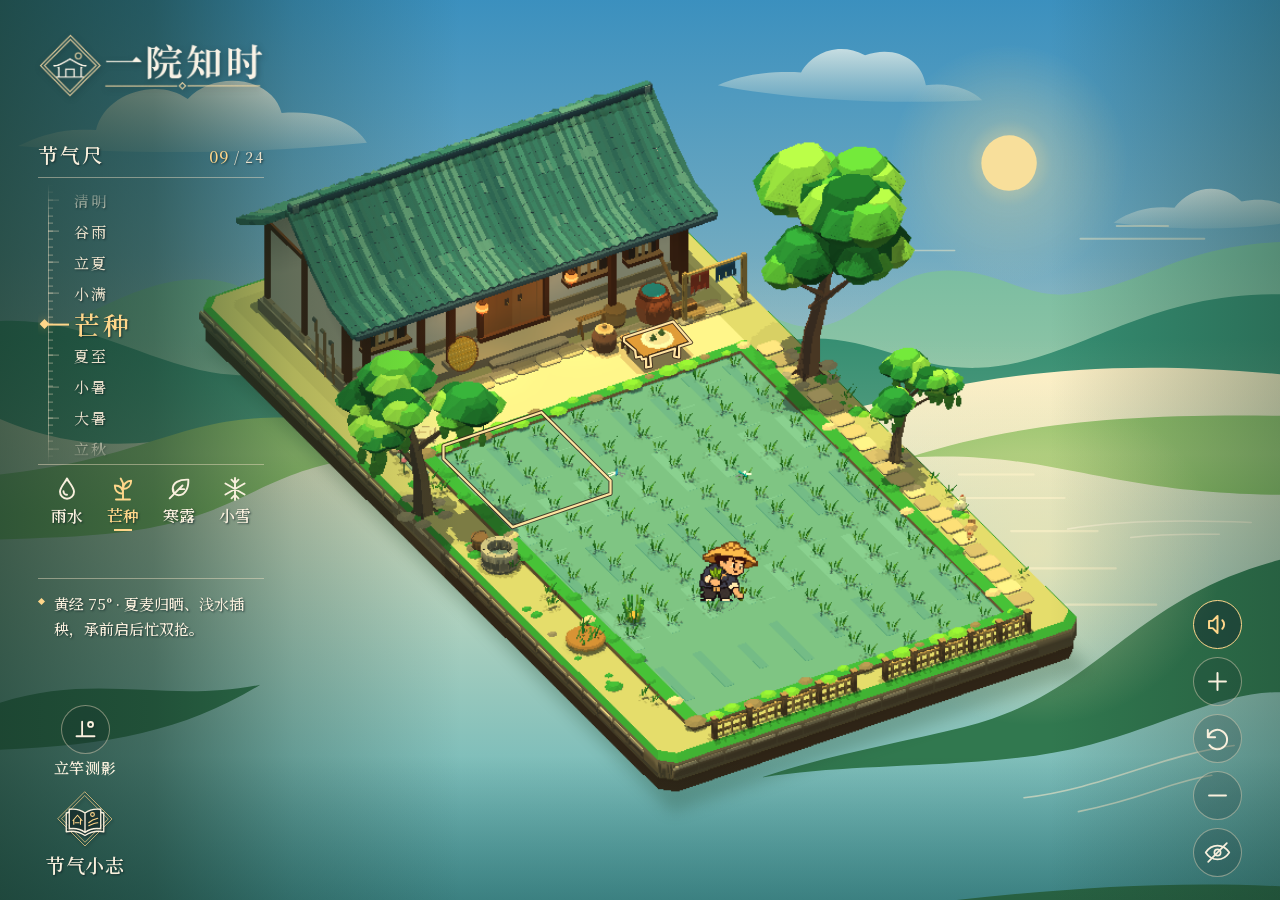
==== commit 4a6616b2: "fix: slightly shorten solar-term dial transition" ====
--- a/yard-preview.html
+++ b/yard-preview.html
@@ -426,7 +426,7 @@
   --wash:#101e21;
   --tint:#d9e4bb;
   --dial-gold:#ffdf9d;
-  --dial-reveal:1270ms;
+  --dial-reveal:1010ms;
   --interlude-fade:380ms;
   --interlude-exit:560ms;
   --interlude-ease:cubic-bezier(.65,0,.35,1);
@@ -5573,7 +5573,7 @@
       const elapsed = Math.max(0, now - startAt);
       const t = Math.min(1, elapsed / duration);
       // 五次 S 曲线：首尾速度和加速度均为零，中段集中完成旋转。
-      // 保留整段 2310ms 时间轴，直到字幕退场结束才完全落位。
+      // 保留整段 2050ms 时间轴，直到字幕退场结束才完全落位。
       const ease = t * t * t * (10 + t * (-15 + 6 * t));
       applyDialAngle(startDeg + (endDeg - startDeg) * ease);
       if (t < 1) {
@@ -5589,7 +5589,7 @@
   applyDialAngle(dialAngle);
 
   // 字幕与节气盘共用切换时间轴：入场、场景重建后的观赏停留、同步退场。
-  const interludeTiming = { cover: 370, hold: 1380, enter: 600, exit: 560, reveal: 680, easing: "cubic-bezier(.65,0,.35,1)" };
+  const interludeTiming = { cover: 370, hold: 1120, enter: 600, exit: 560, reveal: 680, easing: "cubic-bezier(.65,0,.35,1)" };
   interlude.style.setProperty("--interlude-exit", `${interludeTiming.exit}ms`);
   interlude.style.setProperty("--interlude-ease", interludeTiming.easing);
   let pendingIndex = null;
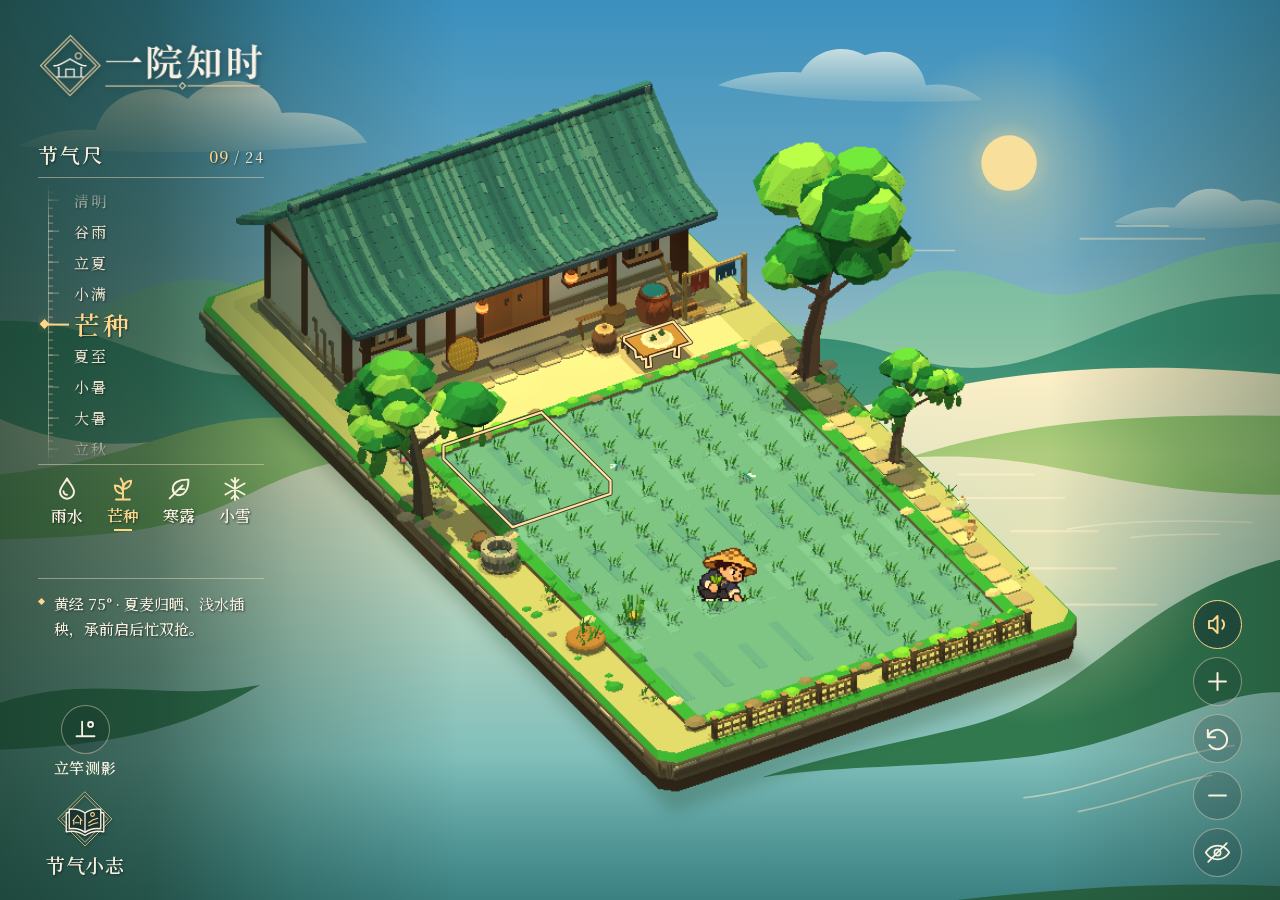
==== commit d6bf02a7: "fix: restore original Rain Water palette and atmosphere" ====
--- a/yard-preview.html
+++ b/yard-preview.html
@@ -53,13 +53,12 @@
 }
 * { box-sizing: border-box; }
 [hidden] { display: none !important; }
-/* 雨水：烟雨青灰、柔光嫩叶；芒种：晴空暖阳、浓翠稻田。 */
 body[data-season="rain"] {
-  --accent:#c7e7db;
-  --mist-opacity:.88;
-  --sky-top:#697f94; --sky-haze:#cddfe3; --sun-disc:#d9e8ed; --ridge-far:#9bb4b9;
-  --ridge-near:#66888e; --river:#84a7b5; --bank-far:#849f96; --bank-near:#587c77;
-  --water-line:#eaf3f4; --scrim:#203840; --plinth-shadow:#354e56;
+  --accent:#daf09e;
+  --mist-opacity:.60;
+  --sky-top:#479396; --sky-haze:#e4f3d6; --sun-disc:#ffeab5; --ridge-far:#7cc3b3;
+  --ridge-near:#4da08a; --river:#68b8b3; --bank-far:#88ca95; --bank-near:#489477;
+  --scrim:#11292a; --plinth-shadow:#1d403d;
 }
 body[data-season="grain"] {
   --accent:#ffe58e;
@@ -305,7 +304,6 @@
 .landscape-sun { opacity:.75; }
 .landscape-mist { opacity:var(--mist-opacity); }
 .landscape-weather { display:none; }
-body[data-season="rain"] .landscape-rain,
 body[data-season="grain"] .landscape-grain { display:inline; }
 body[data-season="grain"] .landscape-sun { opacity:.96; }
 body[data-season="rain"] .landscape-sun,
@@ -451,7 +449,7 @@
   background-size:115px 101px,173px 137px,89px 171px,257px 193px,100% 100%,100% 100%;
   transition:opacity 580ms var(--interlude-ease) 70ms, background-color 360ms ease;
 }
-.season-interlude[data-term="rain"] { --wash:#243d4e; --tint:#d9eef3; --dial-gold:#c3dbe9; }
+.season-interlude[data-term="rain"] { --wash:#112331; --tint:#d2ecea; }
 .season-interlude[data-term="grain"] { --wash:#183a2b; --tint:#f7ebbd; --dial-gold:#ffe58e; }
 .season-interlude[data-term="dew"] { --wash:#2a1d20; --tint:#f4dfba; }
 .season-interlude[data-term="winter"] { --wash:#15243b; --tint:#e2ecf5; }
@@ -1066,17 +1064,6 @@
             <stop offset=".66" stop-color="var(--sky-haze)" stop-opacity=".73"/>
             <stop offset="1" stop-color="var(--sky-haze)" stop-opacity="0"/>
           </linearGradient>
-          <radialGradient id="rain-cloud">
-            <stop offset="0" stop-color="#4c6479" stop-opacity=".55"/>
-            <stop offset="1" stop-color="#4c6479" stop-opacity="0"/>
-          </radialGradient>
-          <radialGradient id="rain-mist-bank">
-            <stop offset="0" stop-color="#e3eff0" stop-opacity=".72"/>
-            <stop offset="1" stop-color="#e3eff0" stop-opacity="0"/>
-          </radialGradient>
-          <pattern id="rain-threads" width="116" height="138" patternUnits="userSpaceOnUse">
-            <path d="M19 7l-8 28M83 56l-7 25M46 111l-6 20" fill="none" stroke="#eef8fb" stroke-width="1.1" stroke-linecap="round" stroke-opacity=".30"/>
-          </pattern>
           <linearGradient id="grain-cloud" x2="0" y2="1">
             <stop offset="0" stop-color="#fffdf1" stop-opacity=".92"/>
             <stop offset="1" stop-color="#fff6da" stop-opacity=".18"/>
@@ -1087,11 +1074,6 @@
           </radialGradient>
         </defs>
         <path fill="url(#sky)" d="M0 0h1200v900H0z"/>
-        <g class="landscape-weather landscape-rain">
-          <ellipse cx="220" cy="46" rx="420" ry="151" fill="url(#rain-cloud)"/>
-          <ellipse cx="918" cy="93" rx="464" ry="144" fill="url(#rain-cloud)"/>
-          <ellipse cx="547" cy="213" rx="385" ry="48" fill="url(#rain-mist-bank)" opacity=".48"/>
-        </g>
         <g class="landscape-weather landscape-grain" fill="url(#grain-cloud)">
           <path d="M17 165c32-15 49-16 73-15 8-34 57-50 86-29 24-27 79-22 88 13 44-3 70 11 80 28-110 11-223 11-327 3z"/>
           <path d="M673 108c27-12 56-13 78-12 11-19 36-29 60-16 27-10 53 3 57 28 23-3 43 4 53 14-84 4-173 1-248-14z" opacity=".75"/>
@@ -1112,12 +1094,6 @@
         <path fill="var(--bank-far)" d="M0 473c156-17 172-65 312-51 112 11 145 22 263 13-73 26-193 15-247 24-89 15-106 55-214 68-41 5-76 5-114 7zm1200-55c-147-2-248 7-348 39 132-8 181 34 348 35z"/>
         <path fill="var(--bank-near)" d="M0 687c91-29 156 1 244-17-69 42-139 57-244 61zm1200-134c-144 38-168 125-297 157-61 15-131 27-189 47 99-16 216-6 309-31 69-18 122-49 177-49zm0 306c-179-9-348 19-536 41h536z"/>
         <path class="landscape-mist" fill="url(#ridge-mist)" d="M0 345h1200v165H0z"/>
-        <g class="landscape-weather landscape-rain">
-          <ellipse cx="292" cy="391" rx="423" ry="45" fill="url(#rain-mist-bank)"/>
-          <ellipse cx="1004" cy="464" rx="416" ry="53" fill="url(#rain-mist-bank)" opacity=".82"/>
-          <ellipse cx="597" cy="612" rx="530" ry="77" fill="url(#rain-mist-bank)" opacity=".30"/>
-          <rect width="1200" height="900" fill="url(#rain-threads)" opacity=".48"/>
-        </g>
         <g class="landscape-weather landscape-grain">
           <ellipse cx="970" cy="550" rx="176" ry="158" fill="url(#grain-waterlight)"/>
           <g fill="none" stroke="#fff4ca" stroke-width="2" stroke-linecap="round" opacity=".59">
@@ -1391,9 +1367,9 @@
   
   const seasonColors = {
     rain: {
-      ground: "929c90", grass: "679a72", second: "a4c99a", tree: "6d9a7b",
-      tile: "405b69", path: "b9c4bb", water: "779eae",
-      light: [.95, 1.02, 1.08], sunTint: [.76, .88, .99], shadowTint: [.89, .97, 1.04]
+      ground: "a8a777", grass: "76be54", second: "a6da66", tree: "68b350",
+      tile: "3c707c", path: "d0c5a2", water: "68b5c2",
+      light: [1.02, 1.07, 1.01], sunTint: [1.08, 1.06, .95], shadowTint: [.75, .90, .96]
     },
     grain: {
       ground: "b9b67f", grass: "429b46", second: "84c94c", tree: "318545",
@@ -1498,7 +1474,7 @@
     { x:7.27, z:8.02, scale:.61, lean:1, kind:"willow" }
   ];
   const treeLeaves = {
-    rain: ["6c9975","91b98a","aed0a0","d3e7b0"],
+    rain: ["4da142","74c24f","a1dc64","c8eb7e"],
     grain: ["246936","369048","66bc4f","9ddb61"],
     dew: ["b83c2e","d95838","ee863a","f5ba4a"]
   };
@@ -1732,7 +1708,7 @@
     const roofX = [-2.37,6.99];
     const profile = [[-4.62,2.62],[-4.07,2.93],[-3.41,3.34],[-2.35,4.23],[-1.26,3.31],[-.47,2.79],[.56,2.60]];
     const tileSets = {
-      rain: ["354e5c","405b69","4b6572","3c5462","597581"],
+      rain: ["316470","3c727c","457f86","386a78","4f8a8e"],
       grain: ["305e60","3c7470","4c8880","386a69","62928a"],
       dew: ["2c4a6b","36577a","406386","325273","4a6e90"],
       winter: ["273f5c","304b6a","395776","2c4664","436280"]
@@ -1875,7 +1851,7 @@
     const {left,right,near,far} = plot;
     const x = (left+right)/2, z = (near+far)/2, width = right-left, depth = far-near;
     const wet = term === "grain", tall = term === "dew";
-    const soil = {rain:"71675d",grain:"90815d",dew:"967f5a",winter:"806e66"}[term];
+    const soil = {rain:"785c45",grain:"90815d",dew:"967f5a",winter:"806e66"}[term];
     const soilHeight=wet ? .259 : .2745;
     mesh.box(x,(.24+soilHeight)/2,z,width,soilHeight-.24,depth,soil);
     if (term === "rain") {
@@ -1885,7 +1861,7 @@
           const reach = radius * (.88 + variation(i+10) * .23);
           return [px + Math.cos(angle) * reach,.281,pz + Math.sin(angle) * reach * .70];
         });
-        mesh.face(edge,"829fae");
+        mesh.face(edge,"65a4b0");
       }
     }
     for (const edge of [near,far]) {
@@ -1912,7 +1888,7 @@
     for (let row=0; row<8; row++) {
       const px=left+.52+row*(width-1.04)/7;
       if (!wet && !tall) {
-        mesh.box(px,.279,z,.075,.018,depth-.67,term==="rain" ? "8b8e7d" : "b19a74");
+        mesh.box(px,.279,z,.075,.018,depth-.67,term==="rain" ? "a68a67" : "b19a74");
       }
       if (wet) {
         for (let section=0;section<5;section++) {
@@ -1945,7 +1921,6 @@
     }
 
     const paving=term==="winter" ? ["899595","99a19d","828e8e","929b99"] :
-      term==="rain" ? ["9da99e","b2bcb3","87978e","a5b3aa"] :
       term==="grain" ? ["cbb98b","e1cc9f","b6a47e","cfbc91"] :
       ["c1b495","cbbd9e","b1a389","bbb099"];
     // A small courtyard separates the doorway from the head of the field.
@@ -2027,10 +2002,10 @@
   }
 
   const sunHeading = [-.8,-.6];
-  const shadeOpacity = {rain:.34,grain:.85,dew:.84,winter:.62};
-  const hazeColor = {rain:"b7cbd4",grain:"c5e6c9",dew:"cfbda8",winter:"b8cee0"};
-  // 深度雾强度、色彩饱和度：阴雨柔雾与晴夏通透感，双渲染器使用同一组参数。
-  const atmosphere = {rain:[.16,.98],grain:[.027,1.16],dew:[.05,1.11],winter:[.05,1.11]};
+  const shadeOpacity = {rain:.52,grain:.85,dew:.84,winter:.62};
+  const hazeColor = {rain:"a4d4c6",grain:"c5e6c9",dew:"cfbda8",winter:"b8cee0"};
+  // 深度雾强度、色彩饱和度：芒种保持通透明亮，双渲染器使用同一组参数。
+  const atmosphere = {rain:[.05,1.11],grain:[.027,1.16],dew:[.05,1.11],winter:[.05,1.11]};
   const gnomon = {x:-2.45,z:1.02,base:.345,height:1.02,radius:.062};
 
   function sundialStand(mesh) {
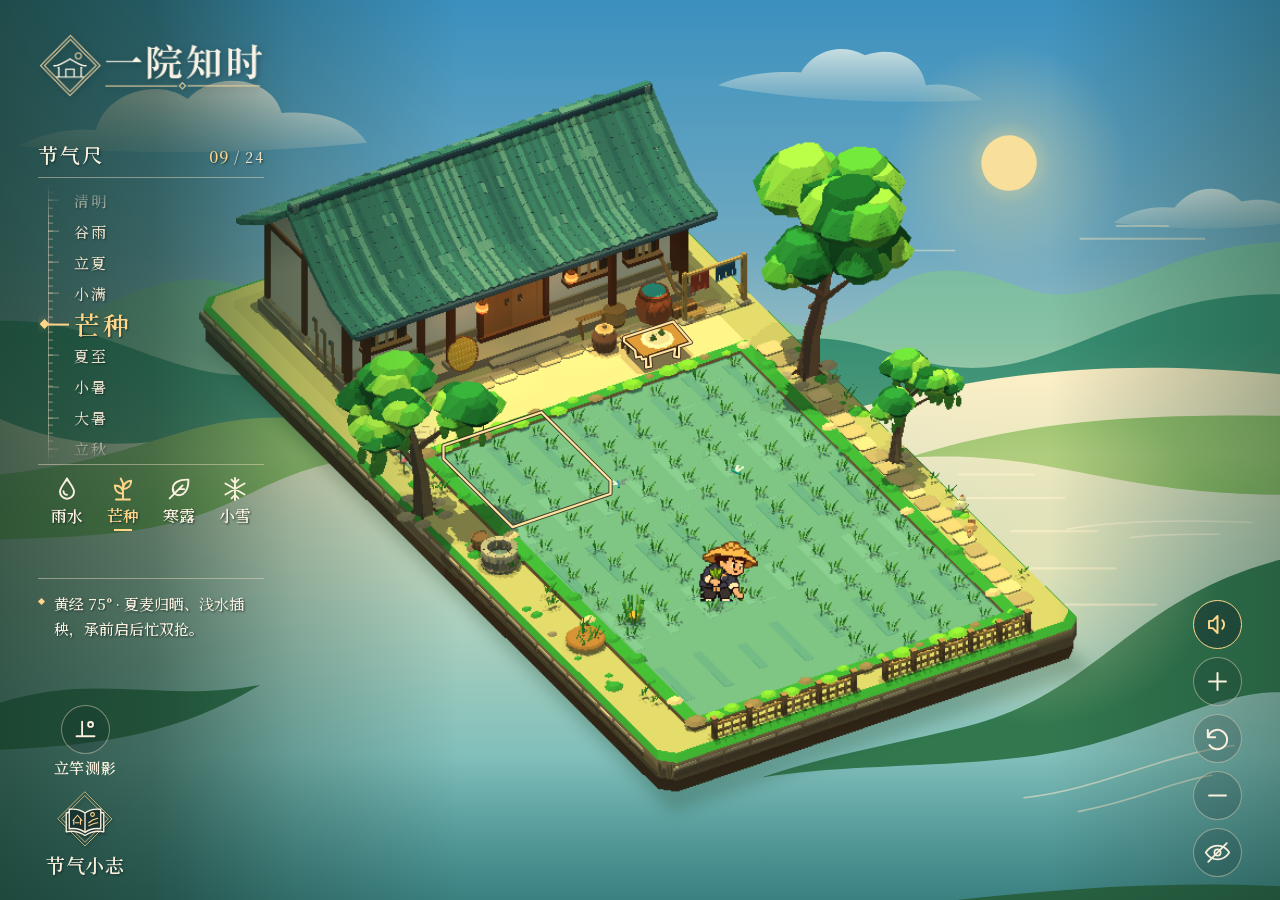
==== commit c2c921bc: "fix: pause after dial settles before exiting interlude" ====
--- a/yard-preview.html
+++ b/yard-preview.html
@@ -424,7 +424,7 @@
   --wash:#101e21;
   --tint:#d9e4bb;
   --dial-gold:#ffdf9d;
-  --dial-reveal:1010ms;
+  --dial-reveal:1570ms;
   --interlude-fade:380ms;
   --interlude-exit:560ms;
   --interlude-ease:cubic-bezier(.65,0,.35,1);
@@ -5509,6 +5509,7 @@
   if (targetIndex < 0) targetIndex = 1;
   let dialAngle = -stops[targetIndex] * dialStep;
   let dialRaf = 0;
+  let dialFinishTimer;
 
   function applyDialAngle(deg) {
     dialAngle = deg;
@@ -5533,14 +5534,27 @@
       cancelAnimationFrame(dialRaf);
       dialRaf = 0;
     }
-  }
-
-  function animateDialTo(stopIndex, duration) {
+    clearTimeout(dialFinishTimer);
+    dialFinishTimer = undefined;
+  }
+
+  function animateDialTo(stopIndex, duration, onComplete) {
     stopDialAnimation();
     const startDeg = dialAngle;
     const endDeg = shortestDialTarget(startDeg, stopIndex);
-    if (reduceMotion.matches || Math.abs(endDeg - startDeg) < .05 || typeof requestAnimationFrame !== "function") {
+    const finish = () => {
+      dialRaf = 0;
+      dialFinishTimer = undefined;
       applyDialAngle(endDeg);
+      onComplete?.();
+    };
+    if (reduceMotion.matches) {
+      finish();
+      return;
+    }
+    if (typeof requestAnimationFrame !== "function") {
+      applyDialAngle(endDeg);
+      dialFinishTimer = setTimeout(finish, duration);
       return;
     }
     const startAt = performance.now();
@@ -5548,14 +5562,13 @@
       const elapsed = Math.max(0, now - startAt);
       const t = Math.min(1, elapsed / duration);
       // 五次 S 曲线：首尾速度和加速度均为零，中段集中完成旋转。
-      // 保留整段 2050ms 时间轴，直到字幕退场结束才完全落位。
+      // 旋转独立落位，完成后再开始静止停顿和退场。
       const ease = t * t * t * (10 + t * (-15 + 6 * t));
       applyDialAngle(startDeg + (endDeg - startDeg) * ease);
       if (t < 1) {
         dialRaf = requestAnimationFrame(step);
       } else {
-        dialRaf = 0;
-        applyDialAngle(endDeg);
+        finish();
       }
     };
     dialRaf = requestAnimationFrame(step);
@@ -5563,9 +5576,10 @@
 
   applyDialAngle(dialAngle);
 
-  // 字幕与节气盘共用切换时间轴：入场、场景重建后的观赏停留、同步退场。
-  const interludeTiming = { cover: 370, hold: 1120, enter: 600, exit: 560, reveal: 680, easing: "cubic-bezier(.65,0,.35,1)" };
+  // 节气盘旋转落位 → 静止 200ms → 字幕、节气盘及幕布同步退场。
+  const interludeTiming = { cover: 370, turn: 2050, landed: 200, enter: 600, exit: 560, reveal: 680, easing: "cubic-bezier(.65,0,.35,1)" };
   interlude.style.setProperty("--interlude-exit", `${interludeTiming.exit}ms`);
+  interlude.style.setProperty("--dial-reveal", `${interludeTiming.turn - interludeTiming.cover - 110}ms`);
   interlude.style.setProperty("--interlude-ease", interludeTiming.easing);
   let pendingIndex = null;
   let settleTimer;
@@ -5632,9 +5646,10 @@
         [{opacity:0,transform:"translateY(var(--travel))"},{opacity:1,transform:"translateY(0)"}],
         {duration:interludeTiming.enter,easing:interludeTiming.easing}
       );
-      const exitAt = interludeTiming.cover + interludeTiming.hold;
-      animateDialTo(stops[index], exitAt + interludeTiming.exit);
-      interludeTimer = setTimeout(releaseInterlude, exitAt);
+      animateDialTo(stops[index], interludeTiming.turn, () => {
+        // 依据实际落位帧计时，而不是预估结束时刻；掉帧也不会吞掉停顿。
+        interludeTimer = setTimeout(releaseInterlude, interludeTiming.landed);
+      });
     }
     targetIndex = index;
     pendingIndex = index;
